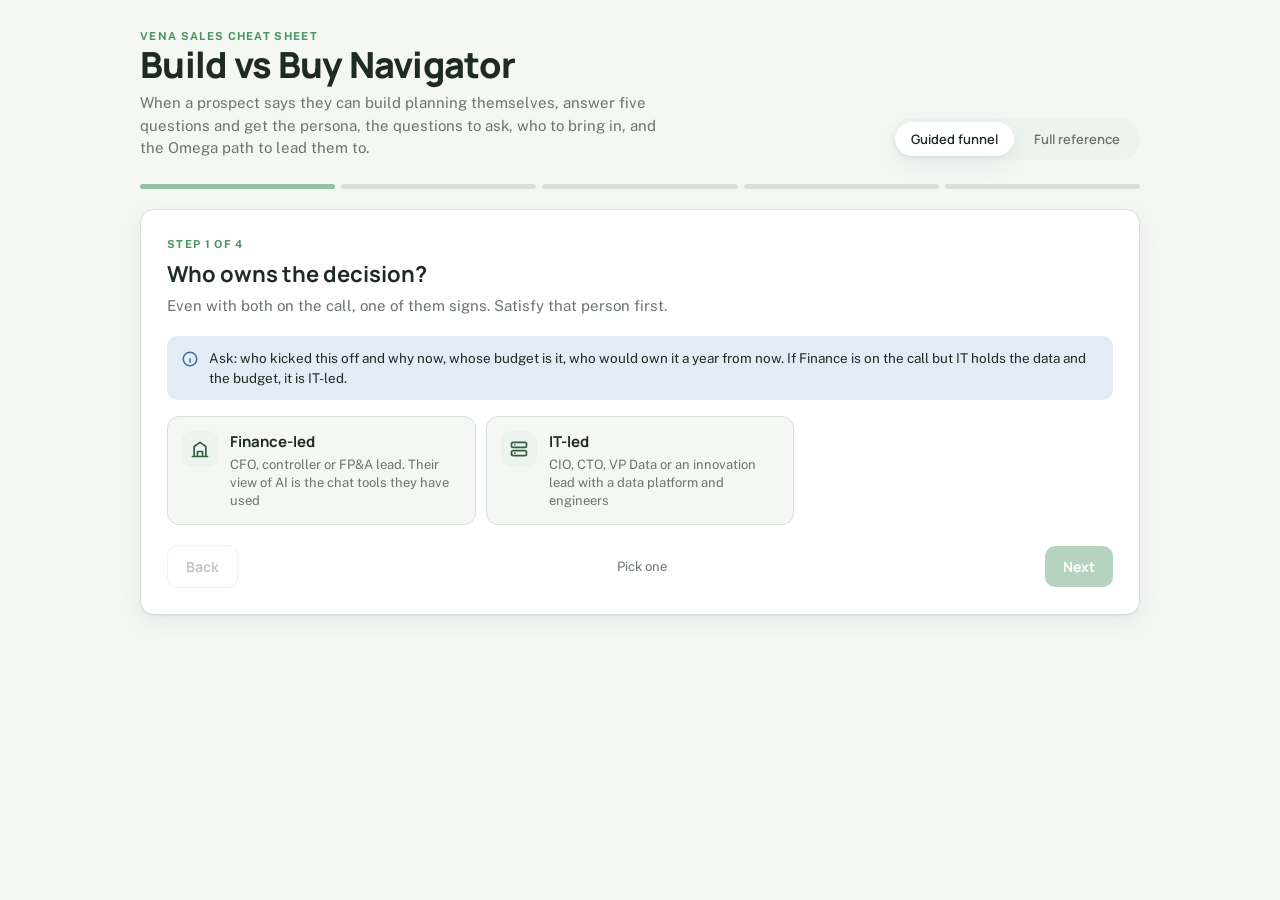
==== index.html @ 1705a67a "Add Build vs Buy Navigator page Co-Authored-By: Claude Opus 5.5 <noreply@anthropic.com> Claude-Sessi" ====
<!doctype html>
<html lang="en">
<head>
<meta charset="utf-8">
<meta name="viewport" content="width=device-width, initial-scale=1, viewport-fit=cover">
<title>Build vs Buy Navigator</title>
<meta name="description" content="Guided build-vs-buy funnel for Vena reps: persona, questions, who to bring in, and the Omega path.">
<style>html{color-scheme:light dark}body{margin:0;font:14px system-ui}img{max-width:100%}[hidden]{display:none!important}</style>
<link rel="stylesheet" href="https://fonts.googleapis.com/css2?family=Manrope:wght@500;600;700;800&family=Public+Sans:ital,wght@0,400;0,500;0,600;1,400&display=swap">
<style>
/* Layout: one narrow rail of steps (guided funnel) that resolves into a result sheet; a second view is the full reference. Vena green as the single accent. */
:root{
  --bg:#F5F7F5; --surface:#FFFFFF; --surface2:#EDF3EE; --fg:#1E2B24; --muted:#6B746E; --line:#D8E0DA;
  --accent:#4A9462; --accent-deep:#2F5E41; --accent-soft:#DDEDE1; --ink-on-accent:#FFFFFF;
  --warn:#B8542F; --warn-soft:#F6E6DF; --info:#3A6EA5; --info-soft:#E3ECF6;
  --display:"Manrope",system-ui,sans-serif; --body:"Public Sans",system-ui,sans-serif;
  --r:14px; --shadow:0 1px 2px rgba(20,40,28,.06),0 8px 24px rgba(20,40,28,.06);
}
@media (prefers-color-scheme: dark){:root:not([data-theme="light"]){
  --bg:#121A15; --surface:#1A241E; --surface2:#213028; --fg:#E8EFEA; --muted:#98A59D; --line:#2E3D34;
  --accent:#6FB886; --accent-deep:#A8DB8A; --accent-soft:#24402E; --ink-on-accent:#0F1A13;
  --warn:#E48B66; --warn-soft:#3C271E; --info:#8FB4E0; --info-soft:#1F2E40; --shadow:0 1px 2px rgba(0,0,0,.4),0 8px 24px rgba(0,0,0,.35); color-scheme:dark}}
:root[data-theme="dark"]{
  --bg:#121A15; --surface:#1A241E; --surface2:#213028; --fg:#E8EFEA; --muted:#98A59D; --line:#2E3D34;
  --accent:#6FB886; --accent-deep:#A8DB8A; --accent-soft:#24402E; --ink-on-accent:#0F1A13;
  --warn:#E48B66; --warn-soft:#3C271E; --info:#8FB4E0; --info-soft:#1F2E40; --shadow:0 1px 2px rgba(0,0,0,.4),0 8px 24px rgba(0,0,0,.35); color-scheme:dark}
*{box-sizing:border-box}
body{background:var(--bg);color:var(--fg);font-family:var(--body);font-size:15px;line-height:1.5;margin:0}
.wrap{max-width:1040px;margin:0 auto;padding-inline:20px;padding-block:28px 64px}
h1,h2,h3{font-family:var(--display);text-wrap:balance;margin:0}
h1{font-size:clamp(26px,4vw,36px);font-weight:800;letter-spacing:-.02em;line-height:1.1}
h2{font-size:20px;font-weight:700}
h3{font-size:15px;font-weight:700}
p{margin:0}
.eyebrow{font-size:11px;font-weight:700;letter-spacing:.12em;text-transform:uppercase;color:var(--accent)}
.muted{color:var(--muted)}
header.top{display:flex;flex-wrap:wrap;gap:16px;align-items:flex-end;justify-content:space-between;margin-bottom:24px}
header .lead{max-width:60ch;margin-top:8px;color:var(--muted)}
.tabs{display:flex;gap:4px;background:var(--surface2);padding:4px;border-radius:999px}
.tabs button{border:0;background:transparent;color:var(--muted);font:600 13px var(--display);padding:8px 16px;border-radius:999px;cursor:pointer}
.tabs button[aria-selected="true"]{background:var(--surface);color:var(--fg);box-shadow:var(--shadow)}
.tabs button:focus-visible,button:focus-visible{outline:2px solid var(--accent);outline-offset:2px}

/* progress */
.progress{display:flex;gap:6px;margin-bottom:20px}
.progress span{flex:1;height:5px;border-radius:99px;background:var(--line)}
.progress span.done{background:var(--accent)}
.progress span.cur{background:var(--accent);opacity:.55}

/* step card */
.step{background:var(--surface);border:1px solid var(--line);border-radius:var(--r);padding:26px;box-shadow:var(--shadow)}
.step .q{font-family:var(--display);font-size:22px;font-weight:700;margin:6px 0 4px;text-wrap:balance}
.step .why{color:var(--muted);max-width:62ch;margin-bottom:18px}
.opts{display:grid;gap:10px;grid-template-columns:repeat(auto-fill,minmax(230px,1fr))}
.opt{display:flex;gap:12px;align-items:flex-start;text-align:left;background:var(--bg);border:1.5px solid var(--line);border-radius:12px;padding:14px;cursor:pointer;color:var(--fg);font:inherit;transition:border-color .15s,background .15s}
.opt:hover{border-color:var(--accent)}
.opt[aria-pressed="true"]{border-color:var(--accent);background:var(--accent-soft)}
.opt .ic{flex:none;width:36px;height:36px;border-radius:10px;background:var(--surface2);display:grid;place-items:center;color:var(--accent-deep)}
.opt[aria-pressed="true"] .ic{background:var(--accent);color:var(--ink-on-accent)}
.opt b{display:block;font-family:var(--display);font-weight:700}
.opt small{display:block;color:var(--muted);font-size:13px;line-height:1.4;margin-top:2px}
.ic svg{width:20px;height:20px;stroke:currentColor;fill:none;stroke-width:2;stroke-linecap:round;stroke-linejoin:round}
.nav{display:flex;justify-content:space-between;gap:10px;margin-top:20px;align-items:center}
.btn{border:0;border-radius:10px;padding:11px 18px;font:700 14px var(--display);cursor:pointer;background:var(--accent);color:var(--ink-on-accent)}
.btn.ghost{background:transparent;color:var(--muted);border:1.5px solid var(--line)}
.btn:disabled{opacity:.4;cursor:default}
.hint{font-size:13px;color:var(--muted)}
.tip{display:flex;gap:10px;background:var(--info-soft);color:var(--fg);border-radius:10px;padding:12px 14px;font-size:13.5px;margin-bottom:16px}
.tip svg{flex:none;width:18px;height:18px;stroke:var(--info);fill:none;stroke-width:2;margin-top:2px}

/* result */
.result{display:grid;gap:18px}
.hero{display:grid;grid-template-columns:1.2fr .8fr;gap:18px}
@media(max-width:720px){.hero{grid-template-columns:1fr}}
.card{background:var(--surface);border:1px solid var(--line);border-radius:var(--r);padding:22px;min-width:0}
.card.accent{background:var(--accent-deep);color:#fff;border-color:transparent}
:root[data-theme="dark"] .card.accent,:root:not([data-theme="light"]) .card.accent{color:var(--fg)}
@media (prefers-color-scheme: light){:root:not([data-theme="dark"]) .card.accent{color:#fff}}
:root[data-theme="light"] .card.accent{color:#fff}
.card.accent .eyebrow{color:inherit;opacity:.8}
.pill{display:inline-flex;align-items:center;gap:6px;border-radius:999px;padding:4px 10px;font:600 12px var(--display);background:var(--accent-soft);color:var(--accent-deep)}
.pill.warn{background:var(--warn-soft);color:var(--warn)}
.pill.info{background:var(--info-soft);color:var(--info)}
.kv{display:grid;grid-template-columns:auto 1fr;gap:6px 14px;font-size:14px}
.kv dt{color:var(--muted);font-weight:500}
.kv dd{margin:0}
.grid2{display:grid;grid-template-columns:1fr 1fr;gap:18px}
@media(max-width:720px){.grid2{grid-template-columns:1fr}}
.funnel{display:grid;gap:10px}
.rung{display:grid;grid-template-columns:38px 1fr;gap:12px;background:var(--bg);border:1px solid var(--line);border-radius:12px;padding:14px}
.rung .n{width:30px;height:30px;border-radius:9px;background:var(--accent);color:var(--ink-on-accent);display:grid;place-items:center;font:700 13px var(--display)}
.rung h3{margin-bottom:6px}
.rung ul{margin:0;padding-left:18px;font-size:14px}
.rung li{margin:3px 0}
.vof{display:flex;flex-wrap:wrap;gap:6px;margin-top:8px}
.vof span{font-size:12px;border-radius:6px;padding:3px 8px;background:var(--surface2)}
.vof span b{color:var(--accent-deep);font-weight:700}
.list{display:grid;gap:8px}
.row{display:grid;grid-template-columns:1fr 1.4fr;gap:12px;padding:10px 0;border-top:1px solid var(--line);font-size:14px}
.row:first-child{border-top:0}
.row b{font-family:var(--display)}
@media(max-width:560px){.row{grid-template-columns:1fr}}
.people{display:grid;gap:10px}
.person{display:flex;gap:12px;align-items:center}
.person .av{width:38px;height:38px;border-radius:50%;display:grid;place-items:center;background:var(--accent-soft);color:var(--accent-deep);font:800 13px var(--display);flex:none}
.actions .row{grid-template-columns:120px 1fr}
@media(max-width:560px){.actions .row{grid-template-columns:1fr}}
.copybar{display:flex;gap:10px;flex-wrap:wrap;align-items:center}
textarea#summary{width:100%;min-height:140px;border:1px solid var(--line);border-radius:10px;padding:12px;font:13px/1.5 ui-monospace,Menlo,monospace;background:var(--bg);color:var(--fg);resize:vertical}

/* reference */
.ref{display:grid;gap:22px}
.ref section{background:var(--surface);border:1px solid var(--line);border-radius:var(--r);padding:22px}
.ref h2{margin-bottom:6px}
.ref .sub{color:var(--muted);margin-bottom:14px;max-width:70ch}
.tbl{overflow-x:auto}
table{border-collapse:collapse;width:100%;font-size:14px}
th,td{text-align:left;vertical-align:top;padding:9px 10px;border-top:1px solid var(--line)}
th{font-family:var(--display);font-size:12px;letter-spacing:.06em;text-transform:uppercase;color:var(--muted);border-top:0}
td:first-child{font-weight:600}
.flow{display:grid;grid-template-columns:repeat(3,1fr);gap:12px}
@media(max-width:720px){.flow{grid-template-columns:1fr}}
.flow .f{background:var(--bg);border:1px solid var(--line);border-radius:12px;padding:16px;position:relative}
.flow .f .n{font:800 28px var(--display);color:var(--accent);line-height:1}
.flow .f h3{margin:6px 0 4px}
.ladder{display:grid;gap:8px}
.ladder .l{display:grid;grid-template-columns:34px 1fr;gap:10px;align-items:start;padding:10px 12px;border-radius:10px;background:var(--bg);border:1px solid var(--line)}
.ladder .l .n{width:26px;height:26px;border-radius:8px;background:var(--accent);color:var(--ink-on-accent);display:grid;place-items:center;font:700 12px var(--display)}
.ladder .l small{display:block;color:var(--muted)}
.pkgs{display:grid;grid-template-columns:repeat(3,1fr);gap:12px}
@media(max-width:720px){.pkgs{grid-template-columns:1fr}}
.pkg{border:1px solid var(--line);border-radius:12px;padding:16px;background:var(--bg)}
.pkg.dark{background:var(--accent-deep);color:#fff;border-color:transparent}
.pkg h3{font-size:17px}
.pkg p{font-size:13.5px;margin-top:6px}
.pkg .who{margin-top:10px;font-size:12px;font-weight:700;letter-spacing:.06em;text-transform:uppercase;opacity:.75}
@media (prefers-reduced-motion:no-preference){.step,.card{animation:in .25s ease-out}}
@keyframes in{from{opacity:.001;transform:translateY(6px)}to{opacity:1;transform:none}}
</style>
</head>
<body>
<div class="wrap">
  <header class="top">
    <div>
      <div class="eyebrow">Vena sales cheat sheet</div>
      <h1>Build vs Buy Navigator</h1>
      <p class="lead">When a prospect says they can build planning themselves, answer five questions and get the persona, the questions to ask, who to bring in, and the Omega path to lead them to.</p>
    </div>
    <div class="tabs" role="tablist">
      <button role="tab" aria-selected="true" data-view="guide" id="tab-guide">Guided funnel</button>
      <button role="tab" aria-selected="false" data-view="ref" id="tab-ref">Full reference</button>
    </div>
  </header>

  <div id="view-guide">
    <div class="progress" id="progress"></div>
    <div id="stepHost"></div>
  </div>

  <div id="view-ref" class="ref" hidden></div>
</div>

<script>
const ICONS={
  fin:'<svg viewBox="0 0 24 24"><path d="M3 21h18M5 21V9l7-5 7 5v12M9 21v-6h6v6"/></svg>',
  it:'<svg viewBox="0 0 24 24"><rect x="3" y="4" width="18" height="6" rx="2"/><rect x="3" y="14" width="18" height="6" rx="2"/><path d="M7 7h.01M7 17h.01"/></svg>',
  q:'<svg viewBox="0 0 24 24"><circle cx="12" cy="12" r="9"/><path d="M9.5 9.5a2.5 2.5 0 1 1 3.5 2.3c-.7.4-1 1-1 1.7M12 17h.01"/></svg>',
  chat:'<svg viewBox="0 0 24 24"><path d="M21 12a8 8 0 0 1-11.6 7.1L4 20l1-4.6A8 8 0 1 1 21 12z"/></svg>',
  flow:'<svg viewBox="0 0 24 24"><rect x="3" y="3" width="6" height="6" rx="1.5"/><rect x="15" y="15" width="6" height="6" rx="1.5"/><path d="M9 6h4a3 3 0 0 1 3 3v6"/></svg>',
  code:'<svg viewBox="0 0 24 24"><path d="m8 8-4 4 4 4M16 8l4 4-4 4M14 4l-4 16"/></svg>',
  bi:'<svg viewBox="0 0 24 24"><path d="M4 20V10M10 20V4M16 20v-7M22 20H2"/></svg>',
  lake:'<svg viewBox="0 0 24 24"><ellipse cx="12" cy="6" rx="8" ry="3"/><path d="M4 6v6c0 1.7 3.6 3 8 3s8-1.3 8-3V6M4 12v6c0 1.7 3.6 3 8 3s8-1.3 8-3v-6"/></svg>',
  bulb:'<svg viewBox="0 0 24 24"><path d="M9 18h6M10 21h4M12 3a6 6 0 0 0-4 10.5c.7.6 1 1.3 1 2.5h6c0-1.2.3-1.9 1-2.5A6 6 0 0 0 12 3z"/></svg>',
  proto:'<svg viewBox="0 0 24 24"><path d="M14 3v6h6M14 3H6a2 2 0 0 0-2 2v14a2 2 0 0 0 2 2h12a2 2 0 0 0 2-2V9l-6-6z"/><path d="M9 15l2 2 4-4"/></svg>',
  live:'<svg viewBox="0 0 24 24"><circle cx="12" cy="12" r="9"/><path d="M12 7v5l3 2"/></svg>',
  broken:'<svg viewBox="0 0 24 24"><path d="M12 3l9 16H3z"/><path d="M12 10v4M12 17h.01"/></svg>',
  check:'<svg viewBox="0 0 24 24"><path d="M20 6 9 17l-5-5"/></svg>',
  info:'<svg viewBox="0 0 24 24"><circle cx="12" cy="12" r="9"/><path d="M12 8h.01M11 12h1v4h1"/></svg>',
  users:'<svg viewBox="0 0 24 24"><circle cx="9" cy="8" r="3.5"/><path d="M2.5 20a6.5 6.5 0 0 1 13 0M16 4.5a3.5 3.5 0 0 1 0 7M21.5 20a6.5 6.5 0 0 0-4.5-6.2"/></svg>',
  flag:'<svg viewBox="0 0 24 24"><path d="M5 21V4h11l-2 4 2 4H5"/></svg>',
  key:'<svg viewBox="0 0 24 24"><circle cx="8" cy="15" r="4"/><path d="M11 12l9-9M17 6l3 3M14 9l3 3"/></svg>',
};

const STEPS=[
 {id:'owner',q:'Who owns the decision?',why:'Even with both on the call, one of them signs. Satisfy that person first.',
  tip:'Ask: who kicked this off and why now, whose budget is it, who would own it a year from now. If Finance is on the call but IT holds the data and the budget, it is IT-led.',
  opts:[
   {v:'fin',ic:'fin',b:'Finance-led',s:'CFO, controller or FP&A lead. Their view of AI is the chat tools they have used'},
   {v:'it',ic:'it',b:'IT-led',s:'CIO, CTO, VP Data or an innovation lead with a data platform and engineers'},
  ]},
 {id:'build',q:'Where are they building it?',why:'Prospects like talking about their build. Let them.',
  opts:[
   {v:'chat',ic:'chat',b:'Chat tools on a laptop',s:'Claude, ChatGPT, Copilot, Grok. One person, one model'},
   {v:'lowcode',ic:'flow',b:'Low-code flows',s:'Power Query, Power Automate. A pipeline with no planning layer'},
   {v:'vibe',ic:'code',b:'Vibe-coded app',s:'Lovable, Replit, Claude Code. A real prototype with one owner'},
   {v:'pbi',ic:'bi',b:'Power BI with write-back',s:'Reporting first, planning bolted on. Usually a BI team'},
   {v:'lake',ic:'lake',b:'Databricks, Snowflake, BigQuery, Fabric',s:'Serious data team. They can build the plumbing'},
  ]},
 {id:'stage',q:'How far along are they?',why:'Stage sets the tone and the timing of your follow-up.',
  opts:[
   {v:'idea',ic:'bulb',b:'Idea',s:'"We think we can do this ourselves"'},
   {v:'proto',ic:'proto',b:'Prototype',s:'A model or app exists, one owner, not in the close yet'},
   {v:'live',ic:'live',b:'In production',s:'They ran a cycle on it'},
   {v:'failed',ic:'broken',b:'Failed or stalled',s:'Someone left, the auditor asked, the CFO lost trust'},
  ]},
 {id:'ladder',q:'Which rungs of the build ladder have they covered?',why:'Tick what they have actually thought through. Every unticked rung is a question to ask.',multi:true,onlyIf:s=>s.owner==='it',
  opts:[
   {v:'r1',ic:'check',b:'Data in a lake or warehouse',s:'All of it, or finance only?'},
   {v:'r2',ic:'check',b:'Semantic model',s:'How does AI know what a cost centre or driver is?'},
   {v:'r3',ic:'check',b:'Planning layer',s:'Write-back, versions, workflow, approvals'},
   {v:'r4',ic:'check',b:'Cumulative context',s:'Are questions and decisions kept, and does the next answer improve?'},
   {v:'r5',ic:'check',b:'Orchestration',s:'Agent flows, harnesses, routing question types'},
   {v:'r6',ic:'check',b:'Context weighting',s:'Industry, company and user level, weighted over time'},
   {v:'r7',ic:'check',b:'Interfaces',s:'How finance actually uses it. Excel, Power BI, chat'},
  ]},
 {id:'gaps',q:'Which gaps did they admit to?',why:'Tick what they said out loud. Every unticked gap is a question to ask.',multi:true,onlyIf:s=>s.owner==='fin',
  opts:[
   {v:'g1',ic:'check',b:'Budget owners entering numbers',s:'No clean way for others to input'},
   {v:'g2',ic:'check',b:'Two people, one driver',s:'No versioning or locking'},
   {v:'g3',ic:'check',b:'Audit trail',s:'Cannot show who changed what'},
   {v:'g4',ic:'check',b:'Key person risk',s:'One builder, no plan if they leave'},
   {v:'g5',ic:'check',b:'Business meaning',s:'The model does not know what gross margin means here'},
   {v:'g6',ic:'check',b:'Memory',s:'Starts over each session, nothing compounds'},
  ]},
 {id:'signals',q:'What else did you hear?',why:'These signals move the deal between the three Omega packages.',multi:true,
  opts:[
   {v:'own',ic:'key',b:'"We want to own the data layer"',s:'They will build their own apps and agents on it'},
   {v:'excel',ic:'fin',b:'Finance wants Excel back',s:'Planning and reporting in the tools they know'},
   {v:'teams',ic:'users',b:'Teams beyond finance',s:'Sales, HR, ops or supply chain planning came up'},
   {v:'mandate',ic:'flag',b:'AI mandate from the top',s:'Board or CEO told them to use AI'},
   {v:'dbx',ic:'lake',b:'"Databricks already does this"',s:'Or Snowflake, Fabric. Platform-as-competitor objection'},
  ]},
];

const RUNGS={r1:['Data','"Is the data already in a lake or warehouse? All of it, or finance only?"','Omega can run on what they have. Not a blocker.'],
 r2:['Semantic model','"Have you built a semantic model? How does the AI know what a cost centre or a driver is?"','Where most builds stall. Omega builds it.'],
 r3:['Planning layer','"How do budget owners enter and change numbers? How do versions, workflow and approvals work?"','The part EPM vendors spent 20 years on.'],
 r4:['Cumulative context','"When someone asks a question or makes a decision, is that kept? Does the next answer get better?"','Omega\'s core. Most builds start over every session.'],
 r5:['Orchestration','"How are you handling model orchestration? Agent flows, harnesses, routing different question types?"','Omega handles it. Bring Solution Architecture or Morpheo to go deep.'],
 r6:['Context weighting','"How do you prioritize context? Industry, company, user level? How is it weighted over time?"','Almost nobody has. The strongest rung.'],
 r7:['Interfaces','"Once it works, how does finance use it? Excel? Power BI? A chat window?"','Vena for Excel, PowerPoint and Power BI already sit on Omega.']};
const GAPS={g1:['Budget owners','"How do budget owners enter their numbers?"'],g2:['Versions','"What happens when two people change the same driver?" "How do you lock a version?"'],g3:['Audit','"How would your auditor see who changed what?"'],g4:['Key person','"What\'s the plan if that person leaves?"'],g5:['Meaning','"How will the model know what gross margin means at your company?" "Where does that knowledge live today?"'],g6:['Memory','"Does it get smarter as people use it, or start over each time?"']};

const PKG={
 core:{n:'Omega Core',d:'The context layer, hosted by Vena or on their platform. MCP and API access. They build their own apps and agents on it.'},
 fin:{n:'Omega for Finance',d:'Core plus Vena for Excel, PowerPoint and Vena AI. Finance gets a full planning and reporting tool with the context layer under it.'},
 ent:{n:'Omega Enterprise',d:'Every interface, deployment on their platform, and a dedicated FDE pod. Planning and AI across more than one business domain.'},
 wait:{n:'Wait and see',d:'They want to try. Leave the door open, set a dated check-in, and send one useful thing rather than a pitch.'}};

function evaluate(s){
  const fin=s.owner==='fin';
  const sig=s.signals||[], gaps=s.gaps||[], lad=s.ladder||[];
  let persona,believe,truth,play,tone;
  if(fin){
    persona=s.build==='lake'?'Finance with a data ally':'Finance DIY';
    believe='"We can set this up ourselves with the AI tools we already use."';
    truth='Works for one model with one owner. Breaks when a second person enters numbers, the auditor asks who changed what, or the builder leaves. AI speeds the build but gives the model no memory of the business.';
    play='Gentle challenge, then wait and see. Ask the questions that let them find the gaps. Never say it won\'t work.';
    tone='Curious and gentle';
  } else {
    persona=sig.includes('mandate')?'IT with an AI mandate':'IT platform builder';
    believe='"EPM is a boxed app. We can build this on the platform we already run."';
    truth='They can build the data layer. They underestimate planning semantics, write-back, security by intersection, and the ongoing work of keeping context current. They think of AI as a model to call, not a layer that learns the business.';
    play='Partner, don\'t compete. Walk them up the build ladder one rung at a time. By the top they are describing Omega. Then say so and show it on their platform.';
    tone='Respectful of the builder';
  }
  // package
  let pkg, pkgWhy;
  const unfinished=s.stage==='idea'||s.stage==='proto';
  if(s.stage==='failed'){ pkg=fin?'fin':(sig.includes('teams')||sig.includes('mandate')?'ent':'core'); pkgWhy='The build broke. Skip the build questions, lead with what broke and the fix.'; }
  else if(fin){
    if(sig.includes('teams')||sig.includes('mandate')){pkg='ent';pkgWhy='Teams beyond finance or a mandate from the top. Sell Finance now if they are not ready, but log Enterprise as the path.';}
    else if(gaps.length>=2){pkg='fin';pkgWhy='They named the gaps themselves. A finance-only start with the context layer underneath is the natural next step.';}
    else if(s.stage==='live'){pkg='wait';pkgWhy='It is running and they have not admitted much. Check in the week after their next cycle.';}
    else {pkg=gaps.length?'fin':'wait';pkgWhy=gaps.length?'One gap admitted. Push on the others, then offer a demo on their data.':'No gaps admitted yet. Run the funnel, then set a check-in tied to their next budget cycle.';}
  } else {
    if(sig.includes('mandate')||sig.includes('teams')){pkg='ent';pkgWhy='An AI mandate or several teams planning. This is a program, not a tool. Planning is the first use case.';}
    else if(sig.includes('own')&&!sig.includes('excel')){pkg='core';pkgWhy='They want to own the data layer and build on it. Give them the context layer with MCP and API access.';}
    else if(sig.includes('excel')){pkg='ent';pkgWhy='IT builds the platform, finance wants Excel on top. Omega on their platform with the finance interfaces.';}
    else if(lad.length>=5&&unfinished){pkg='wait';pkgWhy='They have thought through most of the ladder and are still building. Offer an architecture review and check in when the semantic model is done.';}
    else {pkg='core';pkgWhy='Lead with Omega running on their platform. The unticked rungs are your conversation.';}
  }
  // people
  const people=[];
  if(fin){ people.push(['PS','Standard presales','A planning demo on their own data. Presales does this every day.']);
    if(s.build!=='chat'||gaps.includes('g5')||gaps.includes('g6')) people.push(['SA','Solution Architecture, one call','The AI questions need someone who has built with these tools.']); }
  else { people.push(['SA','Solution Architecture','They need the ladder from someone who can go deep on semantic models, context and orchestration.']);
    if(s.build==='lake'||sig.includes('dbx')) people.push(['MO','Morpheo team','Deployment on their platform is a technical conversation. Morpheo speaks it.']); }
  if(pkg==='ent') people.push(['AD','Advisory team','This is a program. Advisory frames the roadmap and the FDE model.']);
  if(s.stage==='failed') people.push(['RE','Whoever they spoke to before','Continuity matters. They already trust that person.']);
  // funnel
  const funnel=fin?[
   ['Situation','Understand the build',['"Walk me through how you\'d set it up."','"What tool does the heavy lifting?"','"Who maintains it after go-live?"'],'Heard, not sold to'],
   ['Last mile','Surface the gaps',Object.keys(GAPS).filter(g=>!gaps.includes(g)&&['g1','g2','g3'].includes(g)).map(g=>GAPS[g][1]),'Slight doubt they found on their own'],
   ['Cost of the build','Put a price on it',['"Who\'s on this and for how long?"','"Which close will run on it first?"',...(gaps.includes('g4')?[]:[GAPS.g4[1]]),'"What are you not doing while you build this?"'],'The build isn\'t free'],
   ['What AI needs','Move from tools to context',[...(gaps.includes('g5')?[]:[GAPS.g5[1]]),...(gaps.includes('g6')?[]:[GAPS.g6[1]])].concat(gaps.includes('g5')&&gaps.includes('g6')?['"Where would that business knowledge live so the model can use it?"']:[]),'The gap is context, not tools'],
   ['Outcome','Agree the future state',['"If this worked perfectly in 12 months, what would be different?"','"Who else would benefit beyond finance?"'],'Ambition'],
   ['Commit','Pick a path',['"Would it be a bad idea to keep your Excel and add the context layer under it?"','"Does it make sense to look at what a finance-only start costs?"'],'In control of the choice'],
  ]:[
   ['Situation','Respect the builder',['"What\'s driving this? A mandate, a cost, a failed tool?"','"Who\'s the sponsor?"'],'Respected as a builder'],
   ['Build ladder','Ask the unticked rungs, in order',Object.keys(RUNGS).filter(r=>!lad.includes(r)).map(r=>RUNGS[r][1]),'They find the gaps themselves'],
   ['Cost of the build','A timeline and a payroll',['"How many engineers, for how long?"','"What\'s their opportunity cost?"','"When does finance actually get to use it?"'],'The build has a price'],
   ['Outcome','Bigger than a planning tool',['"What does the business get in year two that it didn\'t get in year one?"','"Which teams beyond finance would use this?"'],'Ambition beyond finance'],
   ['The turn','Name it',['"Everything you just described is what Omega is. It sits on your platform, builds the semantic model, keeps the context, and finance gets it in Excel and Power BI."'],'Recognition, not defeat'],
   ['Commit','A shortcut, not a pitch',['"Would it be a bad idea to see Omega on your lakehouse before you commit the engineering time?"'],'In control, with a shortcut'],
  ];
  if(s.stage==='failed'){ funnel.splice(1,fin?3:2,['What broke','Lead with the fix',['"What broke, and who felt it?"','"What did the auditor or the CFO ask that you couldn\'t answer?"','"What would need to be true for the team to trust it again?"'],'Relief that someone gets it']); }
  // actions
  const actions=[];
  if(pkg==='wait'&&fin) actions.push(['Today','Calendar a check-in for the week after their next budget or forecast cycle. Open with "How did the cycle go on the new setup?" Nothing else.'],['This week','Send one useful thing (a template, a checklist), not a pitch.'],['Salesforce','Stage: Nurture. Log the build tool, the gaps and the check-in date as next step.']);
  else if(pkg==='wait') actions.push(['Today','Ask to check in when the semantic model is done. Offer a free architecture review from Solution Architecture.'],['Salesforce','Stage: Nurture. Log the platform and the rungs they have built.']);
  else if(s.stage==='failed') actions.push(['Today','Ask for a 30-minute call on what broke. Lead with the fix, skip the build questions.'],['Salesforce','Reopen the opp. Log what broke and who felt it.']);
  else if(pkg==='fin') actions.push(['This week','Book a demo on their own data within two weeks.'],['Today','Send a two-line recap of the gaps they named, in their words.'],['Salesforce','Stage: Discovery to Demo. Log the build tool and the gaps.']);
  else if(pkg==='core') actions.push(['This week','Offer an architecture session with Solution Architecture. Show Omega running on their platform.'],['Salesforce','Stage: Technical validation. Log the platform and which rungs they have built.']);
  else if(pkg==='ent') actions.push(['This week','Ask for a joint call with finance leadership and the data lead. Bring Advisory.'],['Salesforce','Stage: Executive alignment. Log the sponsor and the mandate.']);
  if(sig.includes('dbx')) actions.push(['Objection','Send the one-page Omega on Databricks positioning. Book Morpheo for the next call. Re-ask rungs 3, 4 and 6 about the platform specifically, then position Omega as the planning and context layer on top.']);
  if(sig.includes('teams')&&pkg!=='ent') actions.push(['Expansion','They mentioned teams beyond finance. Log Enterprise as the expansion path.']);
  const words=fin?[['"Have you thought about how the model learns what a driver means at your company?"','"AI can\'t do planning"'],['"You keep Excel. The context layer sits under it"','"You\'d replace your spreadsheets"'],['"What happens when that person leaves?"','"That\'s not sustainable"'],['"Would it be a bad idea to see it on your data first?"','"Can I book a demo?"']]
   :[['"Everything you described is what Omega is"','"You\'d be rebuilding Vena"'],['"It runs on your Databricks. The data doesn\'t move"','"You\'d move your data to us"'],['"What does the second year look like?"','"What\'s your budget?"'],['"Would it be a bad idea to see it on your data first?"','"Can I book a demo?"']];
  return {persona,believe,truth,play,tone,pkg,pkgWhy,people,funnel,actions,words};
}

// ---------- state & render ----------
let state={}, idx=0;
const host=document.getElementById('stepHost'), prog=document.getElementById('progress');
const visible=()=>STEPS.filter(st=>!st.onlyIf||st.onlyIf(state));
try{const saved=JSON.parse(localStorage.getItem('bvb-state')||'null');if(saved&&saved.state){state=saved.state;idx=saved.idx||0;}}catch(e){}
function save(){try{localStorage.setItem('bvb-state',JSON.stringify({state,idx}))}catch(e){}}

function renderProgress(){
  const v=visible(); prog.innerHTML='';
  v.forEach((st,i)=>{const s=document.createElement('span');if(i<idx)s.className='done';else if(i===idx)s.className='cur';prog.appendChild(s)});
  const s=document.createElement('span');s.className=idx>=v.length?'done':'';prog.appendChild(s);
}
function render(){
  renderProgress(); const v=visible();
  if(idx>=v.length){renderResult();return;}
  const st=v[idx]; const sel=state[st.id];
  host.innerHTML=`<div class="step">
    <div class="eyebrow">Step ${idx+1} of ${v.length}</div>
    <div class="q">${st.q}</div>
    <p class="why">${st.why}</p>
    ${st.tip?`<div class="tip">${ICONS.info}<div>${st.tip}</div></div>`:''}
    <div class="opts">${st.opts.map(o=>{const on=st.multi?(sel||[]).includes(o.v):sel===o.v;return `<button class="opt" type="button" aria-pressed="${on}" data-v="${o.v}"><span class="ic">${ICONS[o.ic]}</span><span><b>${o.b}</b><small>${o.s}</small></span></button>`}).join('')}</div>
    <div class="nav">
      <button class="btn ghost" id="back" ${idx===0?'disabled':''}>Back</button>
      <span class="hint">${st.multi?'Pick all that apply, or none':'Pick one'}</span>
      <button class="btn" id="next" ${(!st.multi&&!sel)?'disabled':''}>${idx===v.length-1?'Show the path':'Next'}</button>
    </div></div>`;
  host.querySelectorAll('.opt').forEach(b=>b.addEventListener('click',()=>{
    const v=b.dataset.v;
    if(st.multi){const a=new Set(state[st.id]||[]);a.has(v)?a.delete(v):a.add(v);state[st.id]=[...a];}
    else state[st.id]=v;
    if(st.id==='owner'){delete state.ladder;delete state.gaps;}
    save(); render();
  }));
  host.querySelector('#back').addEventListener('click',()=>{idx--;save();render()});
  host.querySelector('#next').addEventListener('click',()=>{idx++;save();render()});
}
const label=(id,v)=>{const st=STEPS.find(s=>s.id===id);const o=st&&st.opts.find(o=>o.v===v);return o?o.b:''};
function renderResult(){
  const r=evaluate(state), pk=PKG[r.pkg];
  const summary=[`Build vs Buy summary`,`Decision maker: ${label('owner',state.owner)}`,`Building on: ${label('build',state.build)}`,`Stage: ${label('stage',state.stage)}`,`Persona: ${r.persona}`,`Recommended path: ${pk.n}`,`Why: ${r.pkgWhy}`,`Bring in: ${r.people.map(p=>p[1]).join('; ')}`,`Next actions:`,...r.actions.map(a=>`- ${a[0]}: ${a[1]}`),`Questions still to ask:`,...r.funnel.flatMap(f=>f[2].map(q=>`- ${q}`))].join('\n');
  host.innerHTML=`<div class="result">
   <div class="hero">
    <div class="card accent">
      <div class="eyebrow">Persona</div>
      <h2 style="font-size:26px;margin:4px 0 10px">${r.persona}</h2>
      <dl class="kv">
        <dt>They believe</dt><dd>${r.believe}</dd>
        <dt>Usually true</dt><dd>${r.truth}</dd>
        <dt>Your play</dt><dd>${r.play}</dd>
        <dt>Tone</dt><dd>${r.tone}</dd>
      </dl>
    </div>
    <div class="card">
      <div class="eyebrow">Recommended path</div>
      <h2 style="font-size:24px;margin:4px 0 8px">${pk.n}</h2>
      <p class="muted" style="font-size:14px">${pk.d}</p>
      <p style="margin-top:12px;font-size:14px"><b>Why this one.</b> ${r.pkgWhy}</p>
      <div class="vof" style="margin-top:14px"><span>${label('owner',state.owner)}</span><span>${label('build',state.build)}</span><span>${label('stage',state.stage)}</span></div>
    </div>
   </div>
   <div class="card">
    <div class="eyebrow">Question funnel</div>
    <h2 style="margin:4px 0 4px">What to ask, in order</h2>
    <p class="muted" style="margin-bottom:14px;font-size:14px">Each stage has a purpose for you and a feeling you want them to land on. Questions you already covered are left out.</p>
    <div class="funnel">${r.funnel.map((f,i)=>`<div class="rung"><div class="n">${i+1}</div><div><h3>${f[0]}</h3><ul>${f[2].map(q=>`<li>${q}</li>`).join('')||'<li class="muted">Covered. Move on.</li>'}</ul><div class="vof"><span><b>Value</b> ${f[1]}</span><span><b>Feeling</b> ${f[3]}</span></div></div></div>`).join('')}</div>
   </div>
   <div class="grid2">
    <div class="card"><div class="eyebrow">Bring in from Vena</div><h2 style="margin:4px 0 12px">Who joins the next call</h2>
     <div class="people">${r.people.map(p=>`<div class="person"><div class="av">${p[0]}</div><div><b>${p[1]}</b><div class="muted" style="font-size:13.5px">${p[2]}</div></div></div>`).join('')}</div>
     <p class="muted" style="font-size:13px;margin-top:14px">Don't bring Product into prospect calls. Route product questions through Solution Architecture.</p></div>
    <div class="card actions"><div class="eyebrow">Deal actions</div><h2 style="margin:4px 0 8px">Do these today</h2>
     <div class="list">${r.actions.map(a=>`<div class="row"><b>${a[0]}</b><span>${a[1]}</span></div>`).join('')}</div></div>
   </div>
   <div class="card"><div class="eyebrow">Language</div><h2 style="margin:4px 0 8px">Say this, not that</h2>
     <div class="list">${r.words.map(w=>`<div class="row"><b style="color:var(--accent-deep)">${w[0]}</b><span class="muted">not ${w[1]}</span></div>`).join('')}</div></div>
   <div class="card"><div class="eyebrow">Summary for Salesforce or Slack</div>
     <textarea id="summary" readonly>${summary.replace(/</g,'&lt;')}</textarea>
     <div class="copybar" style="margin-top:10px"><button class="btn" id="copy">Copy summary</button><button class="btn ghost" id="restart">Start another deal</button><button class="btn ghost" id="edit">Change answers</button><span class="hint" id="copied"></span></div></div>
  </div>`;
  host.querySelector('#copy').addEventListener('click',()=>{const ta=host.querySelector('#summary');const done=()=>host.querySelector('#copied').textContent='Copied';
    if(navigator.clipboard&&navigator.clipboard.writeText){navigator.clipboard.writeText(ta.value).then(done).catch(()=>{ta.select();done()})}else{ta.select();done()}});
  host.querySelector('#restart').addEventListener('click',()=>{state={};idx=0;save();render();window.scrollTo({top:0})});
  host.querySelector('#edit').addEventListener('click',()=>{idx=0;save();render();window.scrollTo({top:0})});
}

// ---------- reference ----------
const tbl=(h,rows)=>`<div class="tbl"><table><thead><tr>${h.map(x=>`<th>${x}</th>`).join('')}</tr></thead><tbody>${rows.map(r=>`<tr>${r.map(c=>`<td>${c}</td>`).join('')}</tr>`).join('')}</tbody></table></div>`;
document.getElementById('view-ref').innerHTML=`
<section><div class="eyebrow">How to use this</div><h2>Three steps, in order. Don't pitch until step 3.</h2>
 <p class="sub">The goal on every call is the same. Get them to say what the build costs and what AI needs to actually work. Then show that Omega already does that part, and they keep the interfaces they want.</p>
 <div class="flow">
  <div class="f"><div class="n">1</div><h3>Find the decision maker</h3><p class="muted" style="font-size:14px">Finance or IT. One of them signs. If Finance is on the call but IT holds the data and the budget, it is IT-led.</p></div>
  <div class="f"><div class="n">2</div><h3>Place the deal</h3><p class="muted" style="font-size:14px">What are they building on, and how far along. This picks the flow and the tone.</p></div>
  <div class="f"><div class="n">3</div><h3>Pick the path</h3><p class="muted" style="font-size:14px">Lead them to Omega Core, Omega for Finance or Omega Enterprise, and take the matching action.</p></div>
 </div></section>
<section><div class="eyebrow">Step 1</div><h2>Find the decision maker</h2><p class="sub">Ask early, in this order. Stop when you know who owns it.</p>
 ${tbl(['Ask','Finance-led if they say','IT-led if they say'],[
  ['Who kicked this off, and why now?','The CFO, the controller, a budget cycle that hurt','The CIO, CTO, a data or AI mandate from the top'],
  ['Who signs, and whose budget is it?','Finance systems line, CFO approval','IT or data platform budget, CIO approval'],
  ['Who would own it a year from now?','A finance analyst or manager','A data engineering team'],
  ['Where does the data live today?','Excel, the ERP, maybe a BI extract','A warehouse or lakehouse they already run'],
  ['What have you tried so far?','Claude, ChatGPT, a macro, a Power Query flow','A prototype on Databricks, Snowflake, BigQuery or Fabric']])}</section>
<section><div class="eyebrow">Step 2</div><h2>Place the deal</h2><p class="sub">Where are they building, and how far along.</p>
 ${tbl(['What they say','What it usually means','Tone to take'],[
  ['Claude, ChatGPT, Copilot, Grok on a laptop','One person, one model, no shared data. Works until it has to be shared or audited','Curious and gentle. A Finance DIY deal'],
  ['Power Query, Power Automate, low-code flows','A pipeline with no planning layer. No write-back, no workflow','Ask about the last mile'],
  ['A vibe-coded app (Lovable, Replit, Claude Code)','A real prototype with an owner who may leave. No governance','Respect the effort, ask who maintains it'],
  ['Power BI with a write-back add-in','Reporting first, planning bolted on. Usually a BI team','Lead with Vena for Power BI'],
  ['Databricks, Snowflake, BigQuery, Fabric','Serious data team. They can build the plumbing','Partner. Lead with Omega on their platform']])}
 <div style="height:14px"></div>
 ${tbl(['Stage','Signals','Your posture'],[
  ['Idea','"We think we can do this ourselves"','Shape the build with questions. Most open to Omega now'],
  ['Prototype','A model or app exists, one owner, not in the close yet','Ask what happens at the first close. Time the follow-up to it'],
  ['In production','They ran a cycle on it','If it hurt, go to a package. If it worked, check in at the next budget cycle'],
  ['Failed or stalled','Someone left, the auditor asked, the CFO lost trust','Skip the build questions. Lead with what broke']])}</section>
<section><div class="eyebrow">Flow A</div><h2>Finance-led</h2><p class="sub">A controller, FP&A lead or CFO who has seen what Claude or ChatGPT can do. They usually don't have the data platform or IT support a CIO would. Gentle challenge, then wait and see.</p>
 ${tbl(['Stage','Purpose','Ask','You want them to feel'],[
  ['Situation','Understand the build','"Walk me through how you\'d set it up." "Who maintains it after go-live?"','Heard, not sold to'],
  ['Last mile','Surface the gaps','"How do budget owners enter their numbers?" "What happens when two people change the same driver?" "How would your auditor see who changed what?"','Slight doubt they found on their own'],
  ['Cost of the build','Put a price on it','"Who\'s on this and for how long?" "Which close will run on it first?" "What\'s the plan if that person leaves?"','The build isn\'t free'],
  ['What AI needs','Move from tools to context','"How will the model know what gross margin means at your company?" "Does it get smarter as people use it, or start over each time?"','The gap is context, not tools'],
  ['Outcome','Agree the future state','"If this worked perfectly in 12 months, what would be different?" "Who else would benefit beyond finance?"','Ambition'],
  ['Commit','Pick a path','"Would it be a bad idea to keep your Excel and add the context layer under it?"','In control of the choice']])}
 <div style="height:14px"></div>
 ${tbl(['If they say','Do this'],[
  ['"You\'re right, we can\'t cover audit and workflow"','Omega for Finance. Book a demo on their own data. Standard presales'],
  ['"We still want to try it ourselves"','Wait and see. Check-in tied to their next budget cycle or first close. Send one useful thing, not a pitch'],
  ['"We tried it and it broke"','Re-entry. Ask what broke and who felt it. Straight to Omega for Finance'],
  ['"IT is actually building this"','Switch to Flow B. Ask to bring the data lead in']])}</section>
<section><div class="eyebrow">Flow B</div><h2>IT-led</h2><p class="sub">A CIO, CTO, VP Data or innovation lead with a lakehouse and engineers. Partner, don't compete. Never say "you can't build it." Walk them up the ladder one rung at a time. By the top, they are describing Omega.</p>
 <div class="ladder">${Object.keys(RUNGS).map((k,i)=>`<div class="l"><div class="n">${i+1}</div><div><b>${RUNGS[k][0]}</b> <span class="muted">${RUNGS[k][1]}</span><small>${RUNGS[k][2]}</small></div></div>`).join('')}</div>
 <p style="margin-top:14px;font-size:14px"><b>The turn.</b> "Everything you just described is what Omega is. It sits on your Databricks, builds the semantic model, keeps the context, and finance gets it in Excel and Power BI. Would it be worth seeing it running on your data?"</p>
 <div style="height:14px"></div>
 ${tbl(['If they say','Do this'],[
  ['"We want to own the data layer and build our own apps"','Omega Core on their platform. MCP and API access. Solution Architecture'],
  ['"Finance needs a real planning tool on top of what we have"','Omega Enterprise or Omega for Finance on their platform. Bring finance leadership'],
  ['"We\'ve been told to use AI across the business"','Omega Enterprise with an FDE pod. Planning as the first use case'],
  ['"Databricks already does this"','Re-ask rungs 3, 4 and 6 about Databricks specifically. Position Omega as the planning and context layer on top, not a replacement'],
  ['"We\'ll build it anyway"','Wait and see. Check in when the semantic model is done. Offer an architecture review. Don\'t disappear']])}</section>
<section><div class="eyebrow">Step 3</div><h2>Pick the path</h2><p class="sub">Three packages. Every deal lands on one.</p>
 <div class="pkgs">
  <div class="pkg"><h3>Omega Core</h3><p>${PKG.core.d}</p><p class="muted">Signals: data team in place, lakehouse running, "we don't need your UI"</p><div class="who">IT-led</div></div>
  <div class="pkg"><h3>Omega for Finance</h3><p>${PKG.fin.d}</p><p class="muted">Signals: finance wants Excel back, limited IT, a budget cycle that hurt</p><div class="who">Finance-led</div></div>
  <div class="pkg dark"><h3>Omega Enterprise</h3><p>${PKG.ent.d}</p><p style="opacity:.85">Signals: AI mandate, more than one team planning, data and finance both in the room</p><div class="who">IT-led, finance first user</div></div>
 </div>
 <p class="muted" style="font-size:14px;margin-top:12px">Upgrades are normal. A Finance deal that mentions sales or HR planning is an Enterprise deal in a year. Sell the package they're ready for and log the expansion path.</p></section>
<section><div class="eyebrow">Internal</div><h2>Who to bring in from Vena</h2>
 ${tbl(['Scenario','Bring in','Why'],[
  ['Finance-led, Omega for Finance','Standard presales','A planning demo on their data'],
  ['Finance-led, building with Claude or low-code','Presales, plus a Solution Architect for one call','The AI questions need someone who has built with these tools'],
  ['IT-led, any rung of the ladder','Solution Architecture','They need the ladder from someone who can go deep'],
  ['IT-led, Databricks or Snowflake specifically','Solution Architecture plus Morpheo','Deployment on their platform is a technical conversation'],
  ['AI mandate, Omega Enterprise','Advisory plus Solution Architecture','A program, not a tool'],
  ['Re-entry after a failed build','Presales, plus whoever they spoke to before','Continuity matters']])}
 <p class="muted" style="font-size:13.5px;margin-top:10px">Don't bring Product into prospect calls. Route product questions through Solution Architecture.</p></section>
<section><div class="eyebrow">After the call</div><h2>Deal actions</h2>
 ${tbl(['Path','Stage','Next action','Salesforce'],[
  ['Finance, Omega for Finance','Idea or prototype','Book a demo on their data within two weeks. Send a two-line recap of the gaps in their words','Discovery to Demo. Log the build tool and the gaps'],
  ['Finance, wait and see','Any','Calendar a check-in the week after their next cycle. Send one useful thing','Nurture. Check-in date as next step'],
  ['Finance, re-entry','Failed','30-minute call on what broke. Lead with the fix','Reopen. Log what broke'],
  ['IT, Omega Core','Idea or prototype','Architecture session with Solution Architecture. Omega on their platform','Technical validation. Log platform and rungs'],
  ['IT, Omega Enterprise','Any','Joint call with finance leadership and the data lead. Bring Advisory','Executive alignment. Log sponsor and mandate'],
  ['IT, wait and see','Prototype','Check in when the semantic model is done. Free architecture review','Nurture. Log the rung'],
  ['Any','"Databricks already does this"','Send the Omega on Databricks one-pager. Book Morpheo','Log the objection']])}</section>
<section><div class="eyebrow">Language</div><h2>Words that work, words to avoid</h2>
 ${tbl(['Say this','Not this','Why'],[
  ['"Have you thought about how the model learns what a driver means at your company?"','"AI can\'t do planning"','It can do a lot. The gap is context'],
  ['"Everything you described is what Omega is"','"You\'d be rebuilding Vena"','A compliment, not a put-down'],
  ['"It runs on your Databricks. The data doesn\'t move"','"You\'d move your data to us"','Data movement kills IT deals'],
  ['"You keep Excel. The context layer sits under it"','"You\'d replace your spreadsheets"','Finance wants to keep Excel'],
  ['"What does the second year look like?"','"What\'s your budget?"','Second-year value sells context'],
  ['"Would it be a bad idea to see it on your data first?"','"Can I book a demo?"','A no-oriented question feels safe'],
  ['"What happens when that person leaves?"','"That\'s not sustainable"','Same point, but they say it']])}</section>`;

// tabs
document.querySelectorAll('.tabs button').forEach(b=>b.addEventListener('click',()=>{
  document.querySelectorAll('.tabs button').forEach(x=>x.setAttribute('aria-selected',x===b));
  document.getElementById('view-guide').hidden=b.dataset.view!=='guide';
  document.getElementById('view-ref').hidden=b.dataset.view!=='ref';
}));
if(location.hash==='#reference')document.getElementById('tab-ref').click();
render();
</script>
</body>
</html>
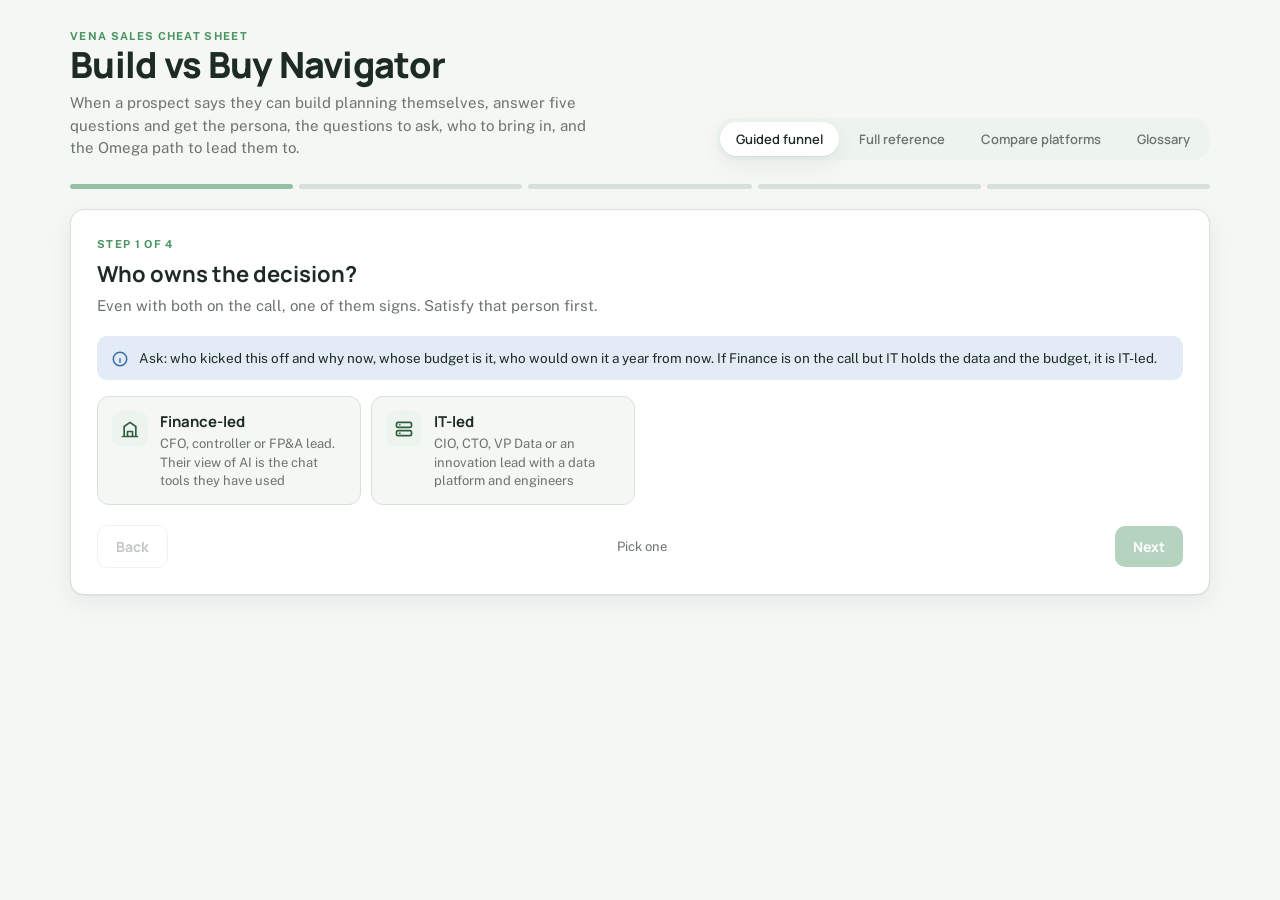
==== commit d4d8efa8: "Add platform comparison and glossary tabs Compare platforms tab rates Vena (Morpheo/Omega) against S" ====
--- a/index.html
+++ b/index.html
@@ -12,21 +12,21 @@
 :root{
   --bg:#F5F7F5; --surface:#FFFFFF; --surface2:#EDF3EE; --fg:#1E2B24; --muted:#6B746E; --line:#D8E0DA;
   --accent:#4A9462; --accent-deep:#2F5E41; --accent-soft:#DDEDE1; --ink-on-accent:#FFFFFF;
-  --warn:#B8542F; --warn-soft:#F6E6DF; --info:#3A6EA5; --info-soft:#E3ECF6;
+  --warn:#B8542F; --warn-soft:#F6E6DF; --info:#3A6EA5; --info-soft:#E3ECF6; --amber:#8A6100; --amber-soft:#F7EBCB; --grey-soft:#ECEFED;
   --display:"Manrope",system-ui,sans-serif; --body:"Public Sans",system-ui,sans-serif;
   --r:14px; --shadow:0 1px 2px rgba(20,40,28,.06),0 8px 24px rgba(20,40,28,.06);
 }
 @media (prefers-color-scheme: dark){:root:not([data-theme="light"]){
   --bg:#121A15; --surface:#1A241E; --surface2:#213028; --fg:#E8EFEA; --muted:#98A59D; --line:#2E3D34;
   --accent:#6FB886; --accent-deep:#A8DB8A; --accent-soft:#24402E; --ink-on-accent:#0F1A13;
-  --warn:#E48B66; --warn-soft:#3C271E; --info:#8FB4E0; --info-soft:#1F2E40; --shadow:0 1px 2px rgba(0,0,0,.4),0 8px 24px rgba(0,0,0,.35); color-scheme:dark}}
+  --warn:#E48B66; --warn-soft:#3C271E; --info:#8FB4E0; --info-soft:#1F2E40; --amber:#E8C46A; --amber-soft:#3A3018; --grey-soft:#26302A; --shadow:0 1px 2px rgba(0,0,0,.4),0 8px 24px rgba(0,0,0,.35); color-scheme:dark}}
 :root[data-theme="dark"]{
   --bg:#121A15; --surface:#1A241E; --surface2:#213028; --fg:#E8EFEA; --muted:#98A59D; --line:#2E3D34;
   --accent:#6FB886; --accent-deep:#A8DB8A; --accent-soft:#24402E; --ink-on-accent:#0F1A13;
-  --warn:#E48B66; --warn-soft:#3C271E; --info:#8FB4E0; --info-soft:#1F2E40; --shadow:0 1px 2px rgba(0,0,0,.4),0 8px 24px rgba(0,0,0,.35); color-scheme:dark}
+  --warn:#E48B66; --warn-soft:#3C271E; --info:#8FB4E0; --info-soft:#1F2E40; --amber:#E8C46A; --amber-soft:#3A3018; --grey-soft:#26302A; --shadow:0 1px 2px rgba(0,0,0,.4),0 8px 24px rgba(0,0,0,.35); color-scheme:dark}
 *{box-sizing:border-box}
 body{background:var(--bg);color:var(--fg);font-family:var(--body);font-size:15px;line-height:1.5;margin:0}
-.wrap{max-width:1040px;margin:0 auto;padding-inline:20px;padding-block:28px 64px}
+.wrap{max-width:1180px;margin:0 auto;padding-inline:20px;padding-block:28px 64px}
 h1,h2,h3{font-family:var(--display);text-wrap:balance;margin:0}
 h1{font-size:clamp(26px,4vw,36px);font-weight:800;letter-spacing:-.02em;line-height:1.1}
 h2{font-size:20px;font-weight:700}
@@ -36,7 +36,7 @@
 .muted{color:var(--muted)}
 header.top{display:flex;flex-wrap:wrap;gap:16px;align-items:flex-end;justify-content:space-between;margin-bottom:24px}
 header .lead{max-width:60ch;margin-top:8px;color:var(--muted)}
-.tabs{display:flex;gap:4px;background:var(--surface2);padding:4px;border-radius:999px}
+.tabs{display:flex;flex-wrap:wrap;gap:4px;background:var(--surface2);padding:4px;border-radius:18px;max-width:100%}
 .tabs button{border:0;background:transparent;color:var(--muted);font:600 13px var(--display);padding:8px 16px;border-radius:999px;cursor:pointer}
 .tabs button[aria-selected="true"]{background:var(--surface);color:var(--fg);box-shadow:var(--shadow)}
 .tabs button:focus-visible,button:focus-visible{outline:2px solid var(--accent);outline-offset:2px}
@@ -136,6 +136,96 @@
 .pkg .who{margin-top:10px;font-size:12px;font-weight:700;letter-spacing:.06em;text-transform:uppercase;opacity:.75}
 @media (prefers-reduced-motion:no-preference){.step,.card{animation:in .25s ease-out}}
 @keyframes in{from{opacity:.001;transform:translateY(6px)}to{opacity:1;transform:none}}
+/* ---------- Compare + Glossary ---------- */
+.cmp{display:grid;gap:18px}
+.banner{background:var(--warn-soft);border-radius:var(--r);padding:16px 18px}
+.banner summary{cursor:pointer;font:700 14px var(--display);color:var(--warn);list-style:none;display:flex;gap:8px;align-items:center}
+.banner summary::-webkit-details-marker{display:none}
+.banner summary::after{content:"Show";margin-left:auto;font-size:12px;font-weight:600;color:var(--muted)}
+.banner[open] summary::after{content:"Hide"}
+.banner ul{margin:10px 0 0;padding-left:18px;font-size:14px}
+.banner li{margin:6px 0}
+.chips{display:flex;flex-wrap:wrap;gap:6px}
+.chip{border:1.5px solid var(--line);background:var(--surface);color:var(--fg);border-radius:999px;padding:7px 14px;font:600 13px var(--display);cursor:pointer}
+.chip:hover{border-color:var(--accent)}
+.chip[aria-pressed="true"]{background:var(--accent);border-color:var(--accent);color:var(--ink-on-accent)}
+.chip small{font-weight:500;opacity:.75;margin-left:4px}
+.legend{display:flex;flex-wrap:wrap;gap:10px 16px;font-size:12.5px;color:var(--muted);align-items:center}
+.legend span{display:inline-flex;gap:6px;align-items:center}
+.rt{display:inline-flex;align-items:center;justify-content:center;border-radius:6px;padding:2px 8px;font:700 11.5px var(--display);white-space:nowrap;letter-spacing:.01em}
+.rt.strong{background:var(--accent-soft);color:var(--accent-deep)}
+.rt.partial{background:var(--amber-soft);color:var(--amber)}
+.rt.gap{background:var(--warn-soft);color:var(--warn)}
+.rt.nd{background:var(--grey-soft);color:var(--muted)}
+.rt.info{background:var(--info-soft);color:var(--info)}
+.st{font:600 10.5px var(--display);color:var(--muted);border:1px solid var(--line);border-radius:5px;padding:1px 5px;margin-left:6px;white-space:nowrap}
+.srcs{white-space:nowrap}
+.srcs a{font-size:11px;color:var(--info);text-decoration:none;margin-left:2px;vertical-align:super}
+.srcs a:hover{text-decoration:underline}
+.h2h-head{display:grid;grid-template-columns:1fr auto;gap:14px;align-items:start}
+@media(max-width:720px){.h2h-head{grid-template-columns:1fr}}
+.score{display:flex;gap:10px;flex-wrap:wrap}
+.score .s{background:var(--bg);border:1px solid var(--line);border-radius:10px;padding:8px 12px;text-align:center;min-width:96px}
+.score .s b{display:block;font:800 20px var(--display)}
+.score .s small{font-size:11.5px;color:var(--muted)}
+.mtx{overflow-x:auto;border:1px solid var(--line);border-radius:12px}
+.mtx table{min-width:720px}
+.mtx th,.mtx td{border-top:1px solid var(--line)}
+.mtx thead th{position:sticky;top:0;background:var(--surface);z-index:1}
+.mtx tr.cat td{background:var(--surface2);font:700 12px var(--display);letter-spacing:.06em;text-transform:uppercase;color:var(--accent-deep);border-top:0}
+.mtx td.crit{font-weight:600;min-width:170px}
+.mtx td.crit small{display:block;font-weight:400;color:var(--muted);font-size:12px;line-height:1.35;margin-top:2px}
+.mtx td.cell{min-width:220px}
+.mtx td.cell p{font-size:13px;margin-top:4px;line-height:1.4}
+.mtx.master td.cell{min-width:0;text-align:center;padding:6px}
+.mtx.master td.cell button{border:0;background:transparent;cursor:pointer;padding:2px}
+.mtx.master td.cell button:focus-visible{outline:2px solid var(--accent);border-radius:6px}
+.mtx.master th.pv{text-align:center;min-width:92px}
+.mtx.master th.pv button{border:0;background:transparent;font:700 12px var(--display);color:var(--fg);cursor:pointer;text-decoration:underline;text-decoration-color:var(--line)}
+.mtx.master th.pv.vena,.mtx.master td.vena{background:var(--accent-soft)}
+.cellpop{background:var(--surface);border:1px solid var(--line);border-radius:12px;padding:14px;font-size:14px;box-shadow:var(--shadow)}
+.ll{display:grid;grid-template-columns:1fr 1fr;gap:18px}
+@media(max-width:720px){.ll{grid-template-columns:1fr}}
+.ll ul,.cmp ul.plain{margin:0;padding-left:18px;font-size:14px}
+.ll li,.cmp ul.plain li{margin:7px 0}
+.card.lead-c{border-top:0;background:var(--accent-soft)}
+.card.lag-c{background:var(--amber-soft)}
+.talk{display:grid;gap:8px}
+.talk div{background:var(--bg);border:1px solid var(--line);border-radius:10px;padding:10px 12px;font-size:14px}
+.tools td:first-child{white-space:nowrap}
+.tools td{font-size:13.5px}
+.tools a{color:var(--info)}
+details.more{background:var(--surface);border:1px solid var(--line);border-radius:var(--r);padding:16px 20px}
+details.more summary{cursor:pointer;font:700 16px var(--display)}
+details.more[open] summary{margin-bottom:12px}
+details.more ol{font-size:13px;padding-left:22px;margin:0;columns:2;column-gap:28px}
+@media(max-width:720px){details.more ol{columns:1}}
+details.more ol li{break-inside:avoid;margin:3px 0}
+details.more ol a{color:var(--info);word-break:break-word}
+/* glossary */
+.gl-tools{display:grid;gap:12px;background:var(--surface);border:1px solid var(--line);border-radius:var(--r);padding:16px;position:sticky;top:env(safe-area-inset-top,0px);z-index:2}
+@media(max-width:720px){.gl-tools{position:static}}
+.gl-search{display:flex;gap:10px;flex-wrap:wrap;align-items:center}
+.gl-search input{flex:1;min-width:220px;border:1.5px solid var(--line);border-radius:10px;padding:11px 14px;font:15px var(--body);background:var(--bg);color:var(--fg)}
+.gl-search input:focus{outline:none;border-color:var(--accent)}
+.seg{display:flex;background:var(--surface2);border-radius:10px;padding:3px}
+.seg button{border:0;background:transparent;color:var(--muted);font:600 12.5px var(--display);padding:7px 12px;border-radius:8px;cursor:pointer}
+.seg button[aria-pressed="true"]{background:var(--surface);color:var(--fg);box-shadow:var(--shadow)}
+.gl-list{display:grid;grid-template-columns:repeat(auto-fill,minmax(330px,1fr));gap:14px;margin-top:16px}
+.term{background:var(--surface);border:1px solid var(--line);border-radius:var(--r);padding:18px;display:grid;gap:10px;align-content:start;min-width:0}
+.term.flash{border-color:var(--accent);box-shadow:0 0 0 3px var(--accent-soft)}
+.term h3{font-size:17px}
+.term .aka{font-size:12.5px;color:var(--muted)}
+.term .def{font-size:14px}
+.term .def b{display:block;font:700 11px var(--display);letter-spacing:.08em;text-transform:uppercase;color:var(--muted);margin-bottom:2px}
+.term .def.sales b{color:var(--accent)}
+.term .rel{display:flex;flex-wrap:wrap;gap:5px}
+.term .rel button{border:1px solid var(--line);background:var(--bg);color:var(--fg);border-radius:999px;padding:3px 9px;font:600 12px var(--display);cursor:pointer}
+.term .rel button:hover{border-color:var(--accent)}
+.term .foot{display:flex;justify-content:space-between;gap:8px;align-items:center;font-size:12px}
+.term .foot a{color:var(--info)}
+.empty{padding:30px;text-align:center;color:var(--muted)}
+
 </style>
 </head>
 <body>
@@ -149,6 +239,8 @@
     <div class="tabs" role="tablist">
       <button role="tab" aria-selected="true" data-view="guide" id="tab-guide">Guided funnel</button>
       <button role="tab" aria-selected="false" data-view="ref" id="tab-ref">Full reference</button>
+      <button role="tab" aria-selected="false" data-view="compare" id="tab-compare">Compare platforms</button>
+      <button role="tab" aria-selected="false" data-view="glossary" id="tab-glossary">Glossary</button>
     </div>
   </header>
 
@@ -158,8 +250,12 @@
   </div>
 
   <div id="view-ref" class="ref" hidden></div>
+  <div id="view-compare" hidden></div>
+  <div id="view-glossary" hidden></div>
 </div>
 
+<script type="application/json" id="compare-json">{"asOf": "2026-10-01", "scale": [{"key": "strong", "label": "Strong", "desc": "Shipped (GA), documented, and meets the criterion for FP&A use without custom development beyond normal configuration"}, {"key": "partial", "label": "Partial", "desc": "Exists but is limited in scope, generic (needs custom build to serve FP&A), or available only in preview or beta"}, {"key": "gap", "label": "Gap", "desc": "No native capability found. The customer must build it or buy another product. Announced-only features score Gap with an Announced tag"}, {"key": "nd", "label": "Not documented", "desc": "No public source found either way in this research. This is not the same as missing, and Vena should check its own Not documented cells first"}, {"key": "info", "label": "Descriptive", "desc": "The report describes this row without a rating (who maintains it, architecture, published limits, pricing, maturity)"}], "statusKeys": ["GA", "Preview", "Beta", "Announced", "Roadmap"], "caveats": [{"text": "Omega is announced, not shipped. Every 2026 release frames cumulative context as future, BARC notes no specific timeline disclosed, and no pricing or SKU is public. Present Omega as roadmap direction and sell the GA agents, MCP and planning platform.", "src": ["https://www.venasolutions.com/newsroom/vena-launches-advanced-financial-consolidation-solution", "https://www.venasolutions.com/newsroom/vena-completes-acquisition-of-morpheo-ai", "https://barc.com/barc-perspective-vena-morpheo-ai/", "https://www.venasolutions.com/newsroom/vena-to-acquire-morpheo-ai", "https://www.venasolutions.com/vena-ai"]}, {"text": "Running Omega on a customer's Databricks is not public. No public source confirms a customer-Databricks deployment, a Databricks partnership, Delta Sharing or Unity Catalog integration, and Vena AI is described as built on Azure and Azure OpenAI. Only Morpheo's pre-acquisition site lists Databricks and Snowflake, as source connectors. Do not claim it externally until Vena publishes it.", "src": ["https://www.venasolutions.com/vena-ai", "https://www.morpheo.ai/"]}, {"text": "MCP write-back is contradictory. The Excelerate release and Spring '26 notes describe plan updates and write-back, but the developer docs list only read tools. Say read access documented, write-back announced until docs change.", "src": ["https://www.venasolutions.com/newsroom/vena-announces-financial-consolidation-and-ai-innovations-at-excelerate-2026", "https://www.venasolutions.com/product-release/fy27/spring/partner", "https://developers.venasolutions.com/docs/mcp-overview"]}, {"text": "Microsoft Fabric Planning competes directly. A Lumel-built, first-party EPM workload is GA as part of the Fabric SKU, metered from August 1, 2026, with zero-copy planning on Power BI semantic models, and it overlaps Acterys' Power BI write-back pitch. Prepare a Fabric Planning battlecard focused on consolidation, Excel and agentic planning.", "src": ["https://learn.microsoft.com/en-us/fabric/iq/plan/overview", "https://community.fabric.microsoft.com/blog/fbc_fabricupdatesblogs/bring-enterprise-planning-to-the-ai-era-with-planning-in-microsoft-fabric-iq/5326315", "https://lumel.com/newsroom/lumel-microsoft-strategic-first-party-alliance-fabric-planning/"]}, {"text": "Morpheo was early-stage at acquisition. It had 7 employees, launched Omega as preview only in November 2025, and listed security as SOC2 Initiated. Avoid enterprise-maturity claims for Omega until Vena publishes controls.", "src": ["https://betakit.com/vena-solutions-set-to-acquire-morpheo-ai-in-agentic-capability-push/", "https://www.newswire.ca/news-releases/morpheo-ai-inc-launches-morpheo-omega-the-ai-coworker-redefining-how-businesses-work-with-data-883540539.html", "https://www.morpheo.ai/"]}, {"text": "Some Vena capabilities are not publicly documented. Allocations and cell-level security did not appear in the Vena sources reviewed, the Scenario Agent is Coming Soon, and Operational Tables are Open Beta. Confirm internally before rating these Strong on a public page.", "src": ["https://www.venasolutions.com/vena-ai", "https://www.venasolutions.com/product-release/fy27/spring/partner"]}, {"text": "Competitor status changes monthly. Snowflake renamed Snowflake Intelligence to CoWork, Databricks renamed Genie spaces to Genie Agents, Google renamed Dataplex to Knowledge Catalog, and many cited features are preview. Re-verify statuses before each publish.", "src": ["https://www.snowflake.com/en/news/press-releases/snowflake-cowork-powers-the-agentic-enterprise-as-the-personal-agent-for-knowledge-workers-to-work-smarter/", "https://docs.databricks.com/aws/en/ai-bi/release-notes/2026", "https://docs.cloud.google.com/dataplex/docs/catalog-overview"]}], "categories": [{"id": "context", "name": "Context and semantic layer", "criteria": [{"id": "semantic_model", "code": "A1", "name": "Semantic model", "desc": "A governed model of measures, dimensions and hierarchies that AI uses to answer questions", "rated": true}, {"id": "business_definitions", "code": "A2", "name": "Business definitions", "desc": "Glossary terms, synonyms and definitions attached to the model", "rated": true}, {"id": "cumulative_memory", "code": "A3", "name": "Cumulative context or memory", "desc": "Context that persists across sessions and users rather than resetting each conversation", "rated": true}, {"id": "learning_from_use", "code": "A4", "name": "Learning from use", "desc": "Usage, feedback or corrections that improve the context, with or without human approval", "rated": true}, {"id": "planning_event_context", "code": "A5", "name": "Planning-event context", "desc": "Memory of assumptions, overrides, approvals and decisions from planning cycles", "rated": true}, {"id": "who_maintains", "code": "A6", "name": "Who maintains it", "desc": "Whether finance or a data team owns the context layer", "rated": false}]}, {"id": "ai", "name": "AI and agents", "criteria": [{"id": "nl_query", "code": "B1", "name": "Natural language query", "desc": "Plain-language questions answered against governed data", "rated": true}, {"id": "agent_orchestration", "code": "B2", "name": "Agent orchestration", "desc": "Multi-step agents that chain tools or other agents", "rated": true}, {"id": "mcp_apis", "code": "B3", "name": "MCP and open APIs", "desc": "Outside AI tools (Claude, ChatGPT, Copilot) reaching the data through MCP", "rated": true}, {"id": "forecasting_ml", "code": "B4", "name": "Forecasting and ML", "desc": "Statistical or ML forecasts and driver analysis", "rated": true}, {"id": "read_write", "code": "B5", "name": "Read vs write", "desc": "Whether agents can change plans or data, with governance", "rated": true}]}, {"id": "planning", "name": "Planning capabilities", "criteria": [{"id": "write_back", "code": "C1", "name": "Write-back", "desc": "Users entering numbers that are saved to the model", "rated": true}, {"id": "versions_scenarios", "code": "C2", "name": "Versions and scenarios", "desc": "Budget, forecast and what-if versions as first-class objects", "rated": true}, {"id": "driver_based", "code": "C3", "name": "Driver-based models", "desc": "Plans calculated from operational drivers", "rated": true}, {"id": "allocations", "code": "C4", "name": "Allocations", "desc": "Spreading costs or targets across entities and departments", "rated": true}, {"id": "consolidation", "code": "C5", "name": "Consolidation", "desc": "Intercompany eliminations, FX translation, ownership", "rated": true}, {"id": "workflow_approvals", "code": "C6", "name": "Workflow and approvals", "desc": "Submission, review and approval routing for plan contributors", "rated": true}, {"id": "audit_trail", "code": "C7", "name": "Audit trail", "desc": "Who changed which number, when and why", "rated": true}, {"id": "security", "code": "C8", "name": "Cell or entity-level security", "desc": "Write and read permissions at the entity or intersection level", "rated": true}, {"id": "excel", "code": "C9", "name": "Excel interface", "desc": "Excel as a planning front end with write-back", "rated": true}]}, {"id": "data", "name": "Data and integration", "criteria": [{"id": "ingestion", "code": "D1", "name": "Ingestion", "desc": "Connectors from ERP, CRM, HR and other sources", "rated": true}, {"id": "non_finance_data", "code": "D2", "name": "Non-finance data", "desc": "Operational data such as headcount, CRM, supply chain", "rated": true}, {"id": "zero_copy", "code": "D3", "name": "Zero-copy vs copy", "desc": "Whether data is used in place or copied into the product", "rated": true}, {"id": "deployment", "code": "D4", "name": "Deployment options", "desc": "Vendor-hosted SaaS vs running in the customer's own account", "rated": true}]}, {"id": "technical", "name": "Technical", "criteria": [{"id": "architecture", "code": "E1", "name": "Architecture", "desc": "The core engine and AI foundation", "rated": false}, {"id": "governance", "code": "E2", "name": "Governance", "desc": "Permissions inherited by AI, audit, data protection", "rated": true}, {"id": "published_limits", "code": "E3", "name": "Published limits", "desc": "Documented caps that matter for finance workloads", "rated": false}]}, {"id": "effort", "name": "Work effort to build FP&A planning", "criteria": [{"id": "components_to_build", "code": "F1", "name": "Planning components still to build", "desc": "How much of a planning application the customer must build on top", "rated": true}]}, {"id": "commercial", "name": "Commercial", "criteria": [{"id": "pricing", "code": "G1", "name": "Pricing model", "desc": "Seats, capacity or consumption, with public prices where available", "rated": false}, {"id": "maturity", "code": "G2", "name": "Maturity of context and agent layer", "desc": "GA vs preview status of the pieces that map to Omega", "rated": false}]}], "providers": [{"id": "vena", "name": "Vena (Morpheo / Omega)", "short": "Vena", "headline": "", "summary": "Vena is a CPM application with shipped AI. The Planning Agent and the MCP Server went GA on May 13, 2026 and advanced consolidation shipped August 26, 2026, so Vena leads every pure data platform on planning depth. Its headline differentiator, the Omega cumulative context engine from the Morpheo acquisition, targets genuine whitespace but is announced, not shipped, with no public GA date, pricing or architecture.", "tools": [{"name": "Planning Agent", "what": "Generates forecasts, updates plans and applies scenario logic in natural language", "mapsTo": "Agent writes and forecasting", "status": "GA", "date": "2026-05-13", "url": "https://www.venasolutions.com/newsroom/vena-announces-financial-consolidation-and-ai-innovations-at-excelerate-2026"}, {"name": "Query Agent", "what": "Turns plain English into MQL", "mapsTo": "Natural language query", "status": "GA", "date": "", "url": "https://www.venasolutions.com/product-release/fy27/spring/partner"}, {"name": "Reporting Agent", "what": "Named Vena agent listed alongside the Query Agent for natural language questions", "mapsTo": "Natural language query", "status": "GA", "date": "", "url": "https://www.venasolutions.com/product-release/fy27/spring/partner"}, {"name": "MCP Server", "what": "Connects Claude, ChatGPT and Microsoft Copilot to live Vena data; developer docs list read tools only", "mapsTo": "MCP and open APIs", "status": "GA", "date": "2026-05-13", "url": "https://www.venasolutions.com/newsroom/vena-announces-financial-consolidation-and-ai-innovations-at-excelerate-2026"}, {"name": "Advanced Financial Consolidation", "what": "Intercompany eliminations, FX translation, ownership structures, period locking, entity-level security and audit history", "mapsTo": "Planning application (consolidation, audit, security)", "status": "GA", "date": "2026-08-26", "url": "https://www.venasolutions.com/newsroom/vena-launches-advanced-financial-consolidation-solution"}, {"name": "Vena Copilot for Teams", "what": "Vena AI inside Microsoft Teams", "mapsTo": "Natural language query in Microsoft surfaces", "status": "GA", "date": "2025-05-15", "url": "https://www.venasolutions.com/newsroom/vena-sets-new-standard-in-agentic-ai-for-fpa-with-microsoft-teams-integration"}, {"name": "Six Microsoft Fabric data integrations", "what": "Fabric data integrations for FP&A data", "mapsTo": "Ingestion", "status": "GA", "date": "2025-11-06", "url": "https://www.venasolutions.com/newsroom/vena-solves-fpa-data-fragmentation-with-six-new-microsoft-fabric-data-integrations"}, {"name": "Operational Tables", "what": "Operational, non-finance data in Vena", "mapsTo": "Non-finance data", "status": "Beta", "date": "", "url": "https://www.venasolutions.com/product-release/fy27/spring/partner"}, {"name": "Acterys", "what": "Power BI and Fabric write-back planning, acquisition completed March 26, 2026", "mapsTo": "Write-back in Power BI", "status": "", "date": "2026-03-26", "url": "https://www.venasolutions.com/newsroom/vena-completes-acterys-acquisition"}, {"name": "Scenario Agent", "what": "Listed as Coming Soon on the Vena AI page", "mapsTo": "Agent orchestration", "status": "Announced", "date": "", "url": "https://www.venasolutions.com/vena-ai"}, {"name": "Vena Omega (Morpheo)", "what": "Cumulative context engine expected to add business context progressively; no GA date, pricing or architecture published", "mapsTo": "Cumulative context, learning from use, planning-event context", "status": "Announced", "date": "", "url": "https://www.venasolutions.com/newsroom/vena-completes-acquisition-of-morpheo-ai"}], "ratings": {"semantic_model": {"r": "strong", "status": "GA", "note": "CubeFLEX finance cube used by AI", "src": ["https://www.venasolutions.com/vena-ai", "https://barc.com/review/vena/"]}, "business_definitions": {"r": "partial", "status": "", "note": "Cube metadata; Omega definitions Announced", "src": ["https://www.venasolutions.com/newsroom/vena-to-acquire-morpheo-ai"]}, "cumulative_memory": {"r": "gap", "status": "Announced", "note": "Omega, no date", "src": ["https://www.venasolutions.com/newsroom/vena-completes-acquisition-of-morpheo-ai", "https://barc.com/barc-perspective-vena-morpheo-ai/"]}, "learning_from_use": {"r": "nd", "status": "", "note": "2024 \"improves over time\" claim only", "src": ["https://www.venasolutions.com/newsroom/vena-introduces-vena-copilot-a-complete-planning-ai-assistant-purpose-built-for-fpa-teams"]}, "planning_event_context": {"r": "gap", "status": "Announced", "note": "Omega to use approvals and decisions", "src": ["https://www.venasolutions.com/newsroom/vena-to-acquire-morpheo-ai", "https://www.venasolutions.com/newsroom/vena-launches-advanced-financial-consolidation-solution"]}, "who_maintains": {"r": "nd", "status": "", "note": "Not documented for Omega", "src": []}, "nl_query": {"r": "strong", "status": "GA", "note": "Query Agent, Reporting Agent", "src": ["https://www.venasolutions.com/product-release/fy27/spring/partner"]}, "agent_orchestration": {"r": "partial", "status": "", "note": "Named agents GA; Scenario Agent coming soon", "src": ["https://www.venasolutions.com/vena-ai"]}, "mcp_apis": {"r": "partial", "status": "GA", "note": "Docs list read tools only", "src": ["https://www.venasolutions.com/newsroom/vena-announces-financial-consolidation-and-ai-innovations-at-excelerate-2026", "https://developers.venasolutions.com/docs/mcp-overview"]}, "forecasting_ml": {"r": "strong", "status": "GA", "note": "Planning Agent forecasts; methods not public", "src": ["https://www.venasolutions.com/newsroom/vena-announces-financial-consolidation-and-ai-innovations-at-excelerate-2026", "https://www.venasolutions.com/newsroom/vena-launches-award-winning-planning-agent-to-redefine-finance-workflows-as-fpa-market-surges-toward-16.9b-by-2030"]}, "read_write": {"r": "strong", "status": "GA", "note": "GA in-app. Planning Agent updates plans; MCP writes disputed", "src": ["https://www.venasolutions.com/newsroom/vena-announces-financial-consolidation-and-ai-innovations-at-excelerate-2026", "https://developers.venasolutions.com/docs/mcp-overview"]}, "write_back": {"r": "strong", "status": "GA", "note": "Excel-native; Acterys in Power BI", "src": ["https://barc.com/review/vena/", "https://www.venasolutions.com/newsroom/vena-completes-acterys-acquisition"]}, "versions_scenarios": {"r": "strong", "status": "GA", "note": "", "src": ["https://www.venasolutions.com/newsroom/vena-launches-advanced-financial-consolidation-solution", "https://www.venasolutions.com/vena-ai"]}, "driver_based": {"r": "strong", "status": "GA", "note": "", "src": ["https://www.venasolutions.com/vena-ai", "https://www.venasolutions.com/newsroom/vena-launches-award-winning-planning-agent-to-redefine-finance-workflows-as-fpa-market-surges-toward-16.9b-by-2030"]}, "allocations": {"r": "nd", "status": "", "note": "Not documented in sources reviewed", "src": []}, "consolidation": {"r": "strong", "status": "GA", "note": "GA Aug 26, 2026", "src": ["https://www.venasolutions.com/newsroom/vena-launches-advanced-financial-consolidation-solution"]}, "workflow_approvals": {"r": "strong", "status": "GA", "note": "Workflow designer, approvals", "src": ["https://barc.com/review/vena/"]}, "audit_trail": {"r": "strong", "status": "GA", "note": "Audit history, provenance", "src": ["https://www.venasolutions.com/newsroom/vena-launches-advanced-financial-consolidation-solution"]}, "security": {"r": "strong", "status": "GA", "note": "Strong for entity, GA; cell-level not documented", "src": ["https://www.venasolutions.com/newsroom/vena-launches-advanced-financial-consolidation-solution", "https://www.venasolutions.com/vena-ai"]}, "excel": {"r": "strong", "status": "GA", "note": "Native Excel", "src": ["https://barc.com/review/vena/"]}, "ingestion": {"r": "partial", "status": "", "note": "Six Fabric integrations GA; BARC flags gaps", "src": ["https://www.venasolutions.com/newsroom/vena-solves-fpa-data-fragmentation-with-six-new-microsoft-fabric-data-integrations", "https://barc.com/review/vena/"]}, "non_finance_data": {"r": "partial", "status": "Beta", "note": "Operational Tables", "src": ["https://www.venasolutions.com/product-release/fy27/spring/partner"]}, "zero_copy": {"r": "nd", "status": "", "note": "Omega data access unpublished", "src": ["https://www.venasolutions.com/vena-ai"]}, "deployment": {"r": "partial", "status": "", "note": "Vena-hosted Azure SaaS only, publicly", "src": ["https://www.venasolutions.com/vena-ai"]}, "architecture": {"r": "info", "status": "", "note": "CPM app; CubeFLEX OLAP plus relational; Azure OpenAI", "src": ["https://www.venasolutions.com/vena-ai", "https://barc.com/review/vena/"]}, "governance": {"r": "strong", "status": "", "note": "Inherited permissions, admin Q&A logs", "src": ["https://www.venasolutions.com/vena-ai", "https://developers.venasolutions.com/docs/mcp-overview"]}, "published_limits": {"r": "info", "status": "", "note": "None published for AI or MCP", "src": []}, "components_to_build": {"r": "strong", "status": "", "note": "Packaged CPM; implementation effort not published", "src": []}, "pricing": {"r": "info", "status": "", "note": "Omega price not public; MACC eligible", "src": ["https://www.venasolutions.com/newsroom/vena-to-acquire-acterys"]}, "maturity": {"r": "info", "status": "", "note": "Agents and MCP GA May 2026; Omega Announced", "src": ["https://www.venasolutions.com/newsroom/vena-announces-financial-consolidation-and-ai-innovations-at-excelerate-2026", "https://www.venasolutions.com/newsroom/vena-completes-acquisition-of-morpheo-ai"]}}, "leads": [], "lags": [], "build": [], "talkTrack": []}, {"id": "snowflake", "name": "Snowflake (Cortex and CoWork)", "short": "Snowflake", "headline": "vs Snowflake Cortex and Snowflake CoWork", "summary": "Snowflake sells the context-and-analytics half, with semantic views, the usage-mined Semantic View Autopilot (GA February 3, 2026), Cortex Agents, CoWork and a GA managed MCP server. It has no native planning product, and its own finance team had to build its long-range planning app, Snowplan, on Streamlit and write-back tables.", "tools": [{"name": "Semantic views", "what": "Governed semantic model that AI queries", "mapsTo": "Semantic layer (CubeFLEX finance cube)", "status": "GA", "date": "2025-08-26", "url": "https://docs.snowflake.com/en/release-notes/2025/9_25"}, {"name": "Semantic View Autopilot", "what": "Generates and updates semantic views from query history, BI dashboards and trusted SQL; data teams certify", "mapsTo": "Learning from use", "status": "GA", "date": "2026-02-03", "url": "https://www.snowflake.com/en/blog/semantic-view-autopilot/"}, {"name": "Verified-query suggestions", "what": "Suggests verified queries from SQL history and agent questions, accepted by a human", "mapsTo": "Learning from use", "status": "", "date": "", "url": "https://docs.snowflake.com/en/user-guide/snowflake-cortex/cortex-analyst/verified-query-suggestions"}, {"name": "Horizon Context", "what": "Context layer with five metadata connectors", "mapsTo": "Business definitions", "status": "Preview", "date": "", "url": "https://atlan.com/know/snowflake/summit-2026-announcements/"}, {"name": "Cortex Sense", "what": "Runtime context layer Snowflake says will learn from signals; status conflicted across sources", "mapsTo": "Cumulative context", "status": "Preview", "date": "2026-07", "url": "https://www.snowflake.com/en/blog/enterprise-ai-agents-grounded-context/"}, {"name": "Cortex Analyst", "what": "Natural language to SQL; 90%+ claim from an internal 2024 benchmark", "mapsTo": "Natural language query (Query Agent)", "status": "GA", "date": "", "url": "https://www.snowflake.com/en/engineering-blog/cortex-analyst-text-to-sql-accuracy-bi/"}, {"name": "CoWork (formerly Snowflake Intelligence)", "what": "Packaged business-user agent app with per-user memory that inherits row-access and column security", "mapsTo": "Natural language query and per-user memory", "status": "GA", "date": "", "url": "https://docs.snowflake.com/en/user-guide/snowflake-cortex/snowflake-cowork"}, {"name": "Cortex Agents", "what": "Plan, tool-use and reflect loop with persisted threads and feedback capture", "mapsTo": "Agent orchestration (Vena named agents)", "status": "GA", "date": "", "url": "https://docs.snowflake.com/en/user-guide/snowflake-cortex/cortex-agents"}, {"name": "Snowflake-managed MCP server", "what": "Managed MCP server, 50 tools per server", "mapsTo": "MCP Server", "status": "GA", "date": "2025-11-04", "url": "https://docs.snowflake.com/en/user-guide/snowflake-cortex/cortex-agents-mcp"}, {"name": "Native Apps with Cortex Agents and MCP", "what": "Channel for a third party to ship agents inside a customer's Snowflake account", "mapsTo": "Deployment in the customer account", "status": "GA", "date": "2026-08-07", "url": "https://docs.snowflake.com/en/release-notes/2026/other/2026-08-07-native-apps-agents-mcp-ga"}, {"name": "Hybrid Tables", "what": "Transactional tables used for custom write-back; GA per Snowflake, public preview per Flexera", "mapsTo": "Write-back", "status": "GA", "date": "2024-11-12", "url": "https://www.snowflake.com/en/blog/unistore-general-availability/"}, {"name": "Snowflake Postgres", "what": "Postgres service used for custom write-back", "mapsTo": "Write-back", "status": "GA", "date": "2026-02-24", "url": "https://docs.snowflake.com/en/release-notes/2026/other/2026-02-24-snowflake-postgres-ga"}, {"name": "Zero-copy integrations", "what": "Bidirectional zero-copy with SAP and Salesforce (GA) and Workday (Preview)", "mapsTo": "Data access", "status": "GA", "date": "", "url": "https://www.snowflake.com/en/product/features/zero-copy-integrations/"}, {"name": "ML.FORECAST", "what": "Forecasting function in SQL", "mapsTo": "Forecasting (Planning Agent)", "status": "GA", "date": "", "url": "https://docs.snowflake.com/en/user-guide/ml-functions/forecasting"}, {"name": "Excel Extension", "what": "Described as GA soon, no write-back shown", "mapsTo": "Excel interface", "status": "Announced", "date": "", "url": "https://www.snowflake.com/en/news/press-releases/snowflake-cowork-powers-the-agentic-enterprise-as-the-personal-agent-for-knowledge-workers-to-work-smarter/"}, {"name": "Openflow gen-2", "what": "Ingestion runtime; gen-2 connectors Preview", "mapsTo": "Ingestion", "status": "GA", "date": "2026-09-08", "url": "https://docs.snowflake.com/en/release-notes/2026/other/2026-09-08-openflow-gen2-deployment-runtime-ga"}], "ratings": {"semantic_model": {"r": "strong", "status": "GA", "note": "Semantic views", "src": ["https://docs.snowflake.com/en/release-notes/2025/9_25", "https://colrows.com/blogs/snowflake-semantic-views/"]}, "business_definitions": {"r": "partial", "status": "", "note": "Synonyms; Horizon Context Preview", "src": ["https://atlan.com/know/snowflake/summit-2026-announcements/"]}, "cumulative_memory": {"r": "partial", "status": "", "note": "Per-user CoWork memory, status conflicted", "src": ["https://docs.snowflake.com/en/user-guide/snowflake-cortex/snowflake-cowork", "https://www.snowflake.com/en/news/press-releases/snowflake-cowork-powers-the-agentic-enterprise-as-the-personal-agent-for-knowledge-workers-to-work-smarter/"]}, "learning_from_use": {"r": "strong", "status": "GA", "note": "Autopilot proposes updates, humans certify", "src": ["https://www.snowflake.com/en/blog/semantic-view-autopilot/", "https://docs.snowflake.com/en/user-guide/snowflake-cortex/cortex-analyst/verified-query-suggestions"]}, "planning_event_context": {"r": "gap", "status": "", "note": "No planning workflow to learn from", "src": ["https://www.snowflake.com/en/blog/fpa-ai-modernization-snowplan-v2/"]}, "who_maintains": {"r": "info", "status": "", "note": "Data teams review and certify", "src": ["https://www.snowflake.com/en/blog/semantic-view-autopilot/"]}, "nl_query": {"r": "strong", "status": "GA", "note": "Cortex Analyst, CoWork", "src": ["https://docs.snowflake.com/en/user-guide/snowflake-cortex/cortex-agents", "https://docs.snowflake.com/en/user-guide/snowflake-cortex/snowflake-cowork"]}, "agent_orchestration": {"r": "strong", "status": "GA", "note": "Cortex Agents tool loop", "src": ["https://docs.snowflake.com/en/user-guide/snowflake-cortex/cortex-agents"]}, "mcp_apis": {"r": "strong", "status": "GA", "note": "Managed MCP", "src": ["https://docs.snowflake.com/en/user-guide/snowflake-cortex/cortex-agents-mcp"]}, "forecasting_ml": {"r": "strong", "status": "GA", "note": "ML.FORECAST in SQL", "src": ["https://docs.snowflake.com/en/user-guide/ml-functions/forecasting"]}, "read_write": {"r": "partial", "status": "", "note": "Writes via custom procedures as tools", "src": ["https://docs.snowflake.com/en/user-guide/snowflake-cortex/cortex-agents"]}, "write_back": {"r": "partial", "status": "", "note": "Hybrid Tables, Postgres, custom UI", "src": ["https://www.snowflake.com/en/blog/unistore-general-availability/", "https://docs.snowflake.com/en/release-notes/2026/other/2026-02-24-snowflake-postgres-ga"]}, "versions_scenarios": {"r": "gap", "status": "", "note": "Custom build, as in Snowplan", "src": ["https://www.snowflake.com/en/blog/fpa-ai-modernization-snowplan-v2/"]}, "driver_based": {"r": "gap", "status": "", "note": "", "src": []}, "allocations": {"r": "gap", "status": "", "note": "", "src": []}, "consolidation": {"r": "gap", "status": "", "note": "", "src": []}, "workflow_approvals": {"r": "gap", "status": "", "note": "Multi-Party Approval is an admin control", "src": ["https://www.recordlydata.com/blog/a-curated-list-of-new-snowflake-features-released-at-snowflake-summit-2026"]}, "audit_trail": {"r": "partial", "status": "", "note": "Agent audit; plan audit custom", "src": ["https://atlan.com/know/snowflake/summit-2026-announcements/", "https://www.flexera.com/blog/finops/snowflake-hybrid-tables/"]}, "security": {"r": "partial", "status": "", "note": "Read-side row and column policies", "src": ["https://docs.snowflake.com/en/user-guide/snowflake-cortex/snowflake-cowork"]}, "excel": {"r": "partial", "status": "Announced", "note": "Excel Extension \"GA soon,\" no write-back shown", "src": ["https://www.snowflake.com/en/news/press-releases/snowflake-cowork-powers-the-agentic-enterprise-as-the-personal-agent-for-knowledge-workers-to-work-smarter/"]}, "ingestion": {"r": "strong", "status": "GA", "note": "Openflow; gen-2 connectors Preview", "src": ["https://docs.snowflake.com/en/release-notes/2026/other/2026-09-08-openflow-gen2-deployment-runtime-ga"]}, "non_finance_data": {"r": "strong", "status": "", "note": "Zero-copy Salesforce, SAP", "src": ["https://www.snowflake.com/en/product/features/zero-copy-integrations/"]}, "zero_copy": {"r": "strong", "status": "", "note": "Zero-copy SAP GA; Workday Preview", "src": ["https://www.snowflake.com/en/product/features/zero-copy-integrations/"]}, "deployment": {"r": "strong", "status": "", "note": "Customer account; Native Apps GA", "src": ["https://docs.snowflake.com/en/release-notes/2026/other/2026-08-07-native-apps-agents-mcp-ga"]}, "architecture": {"r": "info", "status": "", "note": "Data cloud; semantic views plus Cortex", "src": ["https://docs.snowflake.com/en/user-guide/snowflake-cortex/cortex-agents"]}, "governance": {"r": "strong", "status": "", "note": "Policies inherited by CoWork", "src": ["https://docs.snowflake.com/en/user-guide/snowflake-cortex/snowflake-cowork"]}, "published_limits": {"r": "info", "status": "", "note": "MCP 50 tools, 250 KB responses", "src": ["https://docs.snowflake.com/en/user-guide/snowflake-cortex/cortex-agents-mcp"]}, "components_to_build": {"r": "gap", "status": "", "note": "Full planning app, per Snowplan", "src": ["https://www.snowflake.com/en/blog/fpa-ai-modernization-snowplan-v2/"]}, "pricing": {"r": "info", "status": "", "note": "AI Credits $2.00 or $2.20", "src": ["https://docs.snowflake.com/en/user-guide/snowflake-cortex/pricing"]}, "maturity": {"r": "info", "status": "", "note": "Core GA; Cortex Sense Preview", "src": ["https://www.snowflake.com/en/blog/enterprise-ai-agents-grounded-context/", "https://atlan.com/know/snowflake/summit-2026-announcements/"]}}, "leads": [{"text": "Snowflake has no native planning product. Snowplan, its internal planning app for 40+ entities, needed a custom Streamlit interface, write-back, versioned scenarios, review and approval, and row-level controls.", "src": ["https://www.snowflake.com/en/blog/fpa-ai-modernization-snowplan-v2/"]}, {"text": "Snowflake points customers to Forward Deployed Finance Specialists rather than a product, and its SVP of Finance concedes not every finance team has engineers inside the function.", "src": ["https://www.snowflake.com/en/blog/fpa-ai-modernization-snowplan-v2/", "https://www.snowflake.com/en/blog/cortex-code-fpa-real-time-insight/"]}, {"text": "Vena ships versions, approvals, consolidation, audit history and Excel write-back as product.", "src": ["https://www.venasolutions.com/newsroom/vena-launches-advanced-financial-consolidation-solution", "https://barc.com/review/vena/"]}, {"text": "Vena's Planning Agent writes plans inside governed workflows, while Snowflake agents write only through procedures a developer builds.", "src": ["https://www.venasolutions.com/newsroom/vena-announces-financial-consolidation-and-ai-innovations-at-excelerate-2026", "https://docs.snowflake.com/en/user-guide/snowflake-cortex/cortex-agents"]}, {"text": "Snowflake's Multi-Party Approval is a governance four-eyes control, not a budget submission workflow.", "src": ["https://www.recordlydata.com/blog/a-curated-list-of-new-snowflake-features-released-at-snowflake-summit-2026"]}, {"text": "Snowflake's Excel Extension is GA soon with no write-back shown, while Vena is native Excel.", "src": ["https://www.snowflake.com/en/news/press-releases/snowflake-cowork-powers-the-agentic-enterprise-as-the-personal-agent-for-knowledge-workers-to-work-smarter/", "https://barc.com/review/vena/"]}], "lags": [{"text": "Snowflake's learning loop is real and shipping. Verified-query suggestions and Autopilot propose updates that humans certify, and Vena has nothing equivalent documented.", "src": ["https://docs.snowflake.com/en/user-guide/snowflake-cortex/cortex-analyst/verified-query-suggestions", "https://www.snowflake.com/en/blog/semantic-view-autopilot/"]}, {"text": "Snowflake ships per-user CoWork memory while Omega is announced.", "src": ["https://docs.snowflake.com/en/user-guide/snowflake-cortex/snowflake-cowork", "https://www.venasolutions.com/newsroom/vena-completes-acquisition-of-morpheo-ai"]}, {"text": "Snowflake leads on agent orchestration and MCP breadth.", "src": ["https://docs.snowflake.com/en/user-guide/snowflake-cortex/cortex-agents", "https://docs.snowflake.com/en/user-guide/snowflake-cortex/cortex-agents-mcp"]}, {"text": "Snowflake wins on data gravity, with zero-copy SAP and Salesforce GA and Workday in private preview.", "src": ["https://www.snowflake.com/en/product/features/zero-copy-integrations/"]}, {"text": "Parity on semantic layer and natural language query. Vena is finance-specific, Snowflake broader. Neither side has independent accuracy figures.", "src": ["https://docs.snowflake.com/en/release-notes/2025/9_25", "https://www.snowflake.com/en/engineering-blog/cortex-analyst-text-to-sql-accuracy-bi/", "https://www.venasolutions.com/product-release/fy27/spring/partner"]}], "build": ["Planning data model with versions, scenarios and hierarchy rollups", "Grid or Excel input layer with validation and locking", "Calculation engine for drivers, allocations, FX and consolidation", "Submission and approval workflow", "Intersection-level write security (row and column policies govern reads)", "Plan-change audit trail (one secondary source says Hybrid Tables lack Time Travel)", "Planning-aware semantics for the agent"], "talkTrack": ["Snowflake is an excellent place to keep and query finance data, and its AI on top of that data is moving fast.", "What Snowflake does not sell is a planning application. Its own finance team had to build one on Streamlit, and Snowflake sends customers forward-deployed specialists to do the same.", "Vena gives you versions, approvals, consolidation, audit and Excel write-back from day one, plus GA agents that update plans inside that workflow.", "Confirm Vena's Snowflake integration path internally before promising connectivity, because no Vena source documents one."]}, {"id": "databricks", "name": "Databricks (Unity Catalog and Genie)", "short": "Databricks", "headline": "vs Databricks Unity Catalog and Genie", "summary": "Databricks gives roughly the context-and-analytics half, with Unity Catalog metric views, GA Genie Agents and a GA Supervisor Agent. Genie Ontology (public preview) is the most direct competitor to the context-accumulates-with-use story, but Genie is read-only and Databricks' own finance accelerator brings in BOARD for plan versions and scenarios.", "tools": [{"name": "Unity Catalog metric views", "what": "Governed metrics and dimensions in Unity Catalog", "mapsTo": "Semantic layer (CubeFLEX finance cube)", "status": "GA", "date": "", "url": "https://docs.databricks.com/aws/en/metric-views"}, {"name": "Unity Catalog Glossary", "what": "Business glossary, described as preview coming soon", "mapsTo": "Business definitions", "status": "Announced", "date": "", "url": "https://www.databricks.com/blog/whats-new-unity-catalog-data-ai-summit-2026"}, {"name": "Genie Ontology", "what": "Combines Unity Catalog semantics with snippets inferred from dashboards, SQL and Genie Agents, each given an authority score", "mapsTo": "Cumulative context and learning from use", "status": "Preview", "date": "2026-06-16", "url": "https://docs.databricks.com/aws/en/genie/genie-ontology"}, {"name": "Genie One memory", "what": "Per-user memory in Genie One chat", "mapsTo": "Cumulative context", "status": "Beta", "date": "", "url": "https://docs.databricks.com/aws/en/genie-one/chat"}, {"name": "Genie Agents (formerly Genie spaces)", "what": "Natural language agents over governed data; generated queries are always read-only", "mapsTo": "Natural language query (Query Agent)", "status": "GA", "date": "2026-06-16", "url": "https://www.databricks.com/blog/introducing-genie-one-genie-ontology-and-genie-agents"}, {"name": "Agent mode", "what": "Agent mode for Genie", "mapsTo": "Natural language query", "status": "GA", "date": "2026-07-02", "url": "https://docs.databricks.com/aws/en/ai-bi/release-notes/2026"}, {"name": "Agent Bricks Supervisor Agent", "what": "Orchestrates Genie, document agents and MCP servers", "mapsTo": "Agent orchestration", "status": "GA", "date": "2026-02-10", "url": "https://www.databricks.com/blog/agent-bricks-supervisor-agent-now-ga-orchestrate-enterprise-agents"}, {"name": "Managed MCP servers", "what": "Five managed MCP servers", "mapsTo": "MCP Server", "status": "Preview", "date": "", "url": "https://docs.databricks.com/gcp/en/agents/mcp-tools/managed-mcp"}, {"name": "Managed agent memory", "what": "Managed memory store for agents", "mapsTo": "Planning-event memory building block", "status": "Beta", "date": "", "url": "https://docs.databricks.com/aws/en/agents/agent-memory/managed-memory"}, {"name": "Lakebase", "what": "Serverless Postgres for transactional apps; GA on AWS, Azure in beta", "mapsTo": "Write-back store", "status": "GA", "date": "2026-02-03", "url": "https://databricks.com/blog/databricks-lakebase-generally-available"}, {"name": "Excel add-in", "what": "Excel add-in; write-back supports table-level writes only", "mapsTo": "Excel interface", "status": "Preview", "date": "2026-04-21", "url": "https://www.databricks.com/blog/introducing-databricks-excel-add-business-users"}, {"name": "ai_forecast", "what": "Forecasting SQL function", "mapsTo": "Forecasting (Planning Agent)", "status": "Preview", "date": "", "url": "https://docs.databricks.com/aws/en/sql/language-manual/functions/ai_forecast"}, {"name": "Lakeflow Connect", "what": "Managed SaaS connectors incl. NetSuite and Workday", "mapsTo": "Ingestion", "status": "GA", "date": "", "url": "https://docs.databricks.com/aws/en/ingestion/lakeflow-connect/saas-overview"}, {"name": "OpenSharing (formerly Delta Sharing)", "what": "In-place data sharing", "mapsTo": "Data access", "status": "", "date": "2026-06-10", "url": "https://www.databricks.com/company/newsroom/press-releases/databricks-announces-opensharing"}], "ratings": {"semantic_model": {"r": "strong", "status": "GA", "note": "UC metric views", "src": ["https://docs.databricks.com/aws/en/metric-views"]}, "business_definitions": {"r": "partial", "status": "", "note": "Synonyms; Glossary \"preview coming soon\"", "src": ["https://docs.databricks.com/aws/en/metric-views", "https://www.databricks.com/blog/whats-new-unity-catalog-data-ai-summit-2026"]}, "cumulative_memory": {"r": "partial", "status": "Beta", "note": "Per-user Genie One memory", "src": ["https://docs.databricks.com/aws/en/genie-one/chat"]}, "learning_from_use": {"r": "partial", "status": "Preview", "note": "Ontology authority-scored snippets", "src": ["https://docs.databricks.com/aws/en/genie/genie-ontology"]}, "planning_event_context": {"r": "gap", "status": "", "note": "Learns from analytics artifacts", "src": ["https://docs.databricks.com/aws/en/genie/genie-ontology"]}, "who_maintains": {"r": "info", "status": "", "note": "Data engineers via UC privileges", "src": ["https://learn.microsoft.com/en-us/azure/databricks/business-semantics/metric-views/create-edit"]}, "nl_query": {"r": "strong", "status": "GA", "note": "Genie Agents, agent mode", "src": ["https://docs.databricks.com/aws/en/ai-bi/release-notes/2026", "https://learn.microsoft.com/en-us/azure/databricks/genie-agents/concepts"]}, "agent_orchestration": {"r": "strong", "status": "GA", "note": "Supervisor Agent", "src": ["https://www.databricks.com/blog/agent-bricks-supervisor-agent-now-ga-orchestrate-enterprise-agents"]}, "mcp_apis": {"r": "partial", "status": "Preview", "note": "Five managed MCP servers", "src": ["https://docs.databricks.com/gcp/en/agents/mcp-tools/managed-mcp"]}, "forecasting_ml": {"r": "partial", "status": "Preview", "note": "ai_forecast", "src": ["https://docs.databricks.com/aws/en/sql/language-manual/functions/ai_forecast"]}, "read_write": {"r": "gap", "status": "", "note": "Genie read-only; MCP writes Beta", "src": ["https://learn.microsoft.com/en-us/azure/databricks/genie-agents/concepts", "https://docs.databricks.com/aws/en/ai-bi/release-notes/2026"]}, "write_back": {"r": "partial", "status": "", "note": "Lakebase plus Apps; Excel overwrite only", "src": ["https://databricks.com/blog/databricks-lakebase-generally-available", "https://docs.databricks.com/aws/en/integrations/excel-write-back"]}, "versions_scenarios": {"r": "gap", "status": "", "note": "Database branching only", "src": ["https://databricks.com/blog/databricks-lakebase-generally-available"]}, "driver_based": {"r": "gap", "status": "", "note": "", "src": []}, "allocations": {"r": "gap", "status": "", "note": "", "src": []}, "consolidation": {"r": "gap", "status": "", "note": "", "src": []}, "workflow_approvals": {"r": "gap", "status": "", "note": "Lakeflow Jobs is data orchestration", "src": ["https://www.flexera.com/blog/perspectives/databricks-data-ai-summit-2026/"]}, "audit_trail": {"r": "partial", "status": "", "note": "Audit events, lineage", "src": ["https://docs.databricks.com/aws/en/ai-bi/release-notes/2026", "https://www.databricks.com/blog/whats-new-unity-catalog-data-ai-summit-2026"]}, "security": {"r": "partial", "status": "", "note": "ABAC, read-side", "src": ["https://www.databricks.com/blog/abac-row-filtering-and-column-masking-policies-governed-tags-and-data-classification-are-now"]}, "excel": {"r": "partial", "status": "Preview", "note": "Table-level write only", "src": ["https://www.databricks.com/blog/introducing-databricks-excel-add-business-users", "https://docs.databricks.com/aws/en/integrations/excel-write-back"]}, "ingestion": {"r": "strong", "status": "GA", "note": "Lakeflow Connect incl. NetSuite, Workday", "src": ["https://docs.databricks.com/aws/en/ingestion/lakeflow-connect/saas-overview"]}, "non_finance_data": {"r": "strong", "status": "", "note": "Lakehouse-wide", "src": ["https://docs.databricks.com/aws/en/ingestion/lakeflow-connect/saas-overview"]}, "zero_copy": {"r": "strong", "status": "", "note": "OpenSharing", "src": ["https://www.databricks.com/company/newsroom/press-releases/databricks-announces-opensharing"]}, "deployment": {"r": "strong", "status": "", "note": "Customer workspace", "src": ["https://docs.databricks.com/gcp/en/agents/mcp-tools/managed-mcp"]}, "architecture": {"r": "info", "status": "", "note": "Lakehouse; Unity Catalog, Genie, Lakebase", "src": ["https://www.databricks.com/blog/introducing-genie-one-genie-ontology-and-genie-agents"]}, "governance": {"r": "strong", "status": "GA", "note": "ABAC, 10,000+ policies", "src": ["https://www.databricks.com/blog/abac-row-filtering-and-column-masking-policies-governed-tags-and-data-classification-are-now"]}, "published_limits": {"r": "info", "status": "", "note": "50 tables per Genie agent", "src": ["https://docs.databricks.com/aws/en/ai-bi/release-notes/2026"]}, "components_to_build": {"r": "gap", "status": "", "note": "Full planning half; accelerator uses BOARD", "src": ["https://www.databricks.com/blog/foundational-context-cross-industry-function-specific-accelerators-lakebase"]}, "pricing": {"r": "info", "status": "", "note": "DBUs; Genie free for users to Jan 31, 2027", "src": ["https://learn.microsoft.com/en-us/azure/databricks/genie/monitor-cost"]}, "maturity": {"r": "info", "status": "", "note": "Core GA; Ontology Preview, memory Beta", "src": ["https://docs.databricks.com/aws/en/genie/genie-ontology", "https://docs.databricks.com/aws/en/genie-one/chat"]}}, "leads": [{"text": "Genie is explicitly read-only, and Excel write-back supports table-level writes only, with no row-level updates, appends or merges.", "src": ["https://learn.microsoft.com/en-us/azure/databricks/genie-agents/concepts", "https://docs.databricks.com/aws/en/integrations/excel-write-back"]}, {"text": "Databricks positions itself as the foundation under finance, and its planning accelerator pairs the lakehouse and Genie with BOARD for plan versions and scenarios.", "src": ["https://www.databricks.com/blog/beyond-spreadsheet-how-databricks-delivering-modern-cfo-financial-services", "https://www.databricks.com/blog/foundational-context-cross-industry-function-specific-accelerators-lakebase"]}, {"text": "Established planning vendors connect to Databricks one way. Pigment is import-only with no write-back and Anaplan uses a read pipeline.", "src": ["https://kb.pigment.com/docs/connect-pigment-with-databricks", "https://help.anaplan.com/import-data-from-databricks-6db47b71-cf74-48ac-a2e0-2ba3d996b1e7"]}, {"text": "Vena's MCP Server is GA while Databricks' managed MCP servers are public preview.", "src": ["https://www.venasolutions.com/newsroom/vena-announces-financial-consolidation-and-ai-innovations-at-excelerate-2026", "https://docs.databricks.com/gcp/en/agents/mcp-tools/managed-mcp"]}, {"text": "Vena's Planning Agent writes plans today, while Genie is read-only and MCP writes are Beta.", "src": ["https://www.venasolutions.com/newsroom/vena-announces-financial-consolidation-and-ai-innovations-at-excelerate-2026", "https://learn.microsoft.com/en-us/azure/databricks/genie-agents/concepts", "https://docs.databricks.com/aws/en/ai-bi/release-notes/2026"]}], "lags": [{"text": "Genie Ontology is the most direct competitor to the context-accumulates-with-use story, framed as model the head and learn the tail.", "src": ["https://docs.databricks.com/aws/en/genie/genie-ontology", "https://www.databricks.com/blog/data-ontology-defined-context-layer-your-ai-agents-are-missing"]}, {"text": "Databricks publishes internal accuracy claims, such as 32% to over 90% on an internal benchmark, which no Vena figure matches, though none are independent.", "src": ["https://www.databricks.com/blog/pushing-frontier-data-agents-genie"]}, {"text": "Databricks leads on orchestration with the GA Supervisor Agent.", "src": ["https://www.databricks.com/blog/agent-bricks-supervisor-agent-now-ga-orchestrate-enterprise-agents"]}, {"text": "Databricks leads on data in place through OpenSharing.", "src": ["https://www.databricks.com/company/newsroom/press-releases/databricks-announces-opensharing"]}, {"text": "Pilot economics favor Databricks. Genie usage by human users is free through January 31, 2027.", "src": ["https://learn.microsoft.com/en-us/azure/databricks/genie/monitor-cost"]}, {"text": "Its learning is still curated. Genie Ontology learns from analytics artifacts, not planning events, and agent behavior does not change on user feedback alone.", "src": ["https://docs.databricks.com/aws/en/genie/genie-ontology", "https://docs.databricks.com/aws/en/genie-agents/monitor"]}], "build": ["Dimensional planning model with sign logic and version dimensions", "Input layer with intersection-level saves (the Excel add-in only overwrites tables)", "Version manager (Lakebase branching is a database feature, not business versioning)", "Calculation engine for drivers, spreading, allocations and consolidation", "Business-user approval workflow", "Intersection-level write security (ABAC governs reads)", "Finance-owned administration", "Agents that can write plans"], "talkTrack": ["Databricks is building one of the best AI analytics layers on top of finance data, and Genie Ontology is a smart way to learn business context from how people use data.", "But Genie only reads, and Databricks' own finance accelerator brings in BOARD for budgets and scenarios.", "If you want plans, approvals and consolidation, you either build a CPM product on Lakebase or you buy one. Vena is the one your finance team can run without engineers.", "Do not claim Omega runs on Databricks until Vena announces it."]}, {"id": "fabric", "name": "Microsoft Fabric (Fabric IQ and Fabric Planning)", "short": "Microsoft Fabric", "headline": "vs Microsoft Fabric IQ and Fabric Planning", "summary": "This is the head-to-head that matters most. Fabric IQ bundles Power BI semantic models, an Ontology in preview, read-only data agents and a first-party, Lumel-built Planning workload that is GA by mid-2026 and bills on Fabric capacity from August 1, 2026. Microsoft is at parity on core planning mechanics, while consolidation, allocations and agentic planning are undocumented or on the roadmap.", "tools": [{"name": "Power BI semantic models", "what": "Core semantic item in Fabric IQ", "mapsTo": "Semantic layer (CubeFLEX finance cube)", "status": "GA", "date": "", "url": "https://learn.microsoft.com/en-us/fabric/iq/overview"}, {"name": "Fabric IQ Ontology", "what": "Ontology core item in Fabric IQ", "mapsTo": "Business definitions and context", "status": "Preview", "date": "", "url": "https://learn.microsoft.com/en-us/fabric/iq/ontology/overview"}, {"name": "Graph", "what": "Supporting Fabric IQ item; status conflicts across sources", "mapsTo": "Context layer", "status": "Preview", "date": "", "url": "https://learn.microsoft.com/en-us/fabric/iq/overview"}, {"name": "Fabric data agents", "what": "Natural language agents; 25 rows by 25 columns per answer, read-only, English only", "mapsTo": "Natural language query (Query Agent)", "status": "GA", "date": "2026-03", "url": "https://learn.microsoft.com/en-us/fabric/data-science/concept-data-agent"}, {"name": "Data agents in Copilot Studio", "what": "Copilot Studio integration with Fabric data agents", "mapsTo": "Agent orchestration", "status": "GA", "date": "", "url": "https://community.fabric.microsoft.com/blog/fbc_fabricupdatesblogs/fabric-data-agents-in-microsoft-copilot-studio-generally-available/5362882"}, {"name": "Foundry connection to Fabric IQ", "what": "Connect Foundry agents to Fabric IQ, no SLA", "mapsTo": "Agent orchestration", "status": "Preview", "date": "", "url": "https://learn.microsoft.com/en-us/azure/foundry/agents/how-to/tools/fabric-iq"}, {"name": "Fabric IQ MCP", "what": "MCP server for Fabric IQ, read-only", "mapsTo": "MCP Server", "status": "GA", "date": "", "url": "https://learn.microsoft.com/en-us/fabric/iq/connectors/fabric-iq-mcp"}, {"name": "Planning in Fabric", "what": "Lumel-built EPM and CPM workload with scenarios, what-if, write-back to Fabric SQL and multi-level approvals; billing from August 1, 2026", "mapsTo": "Planning application (write-back, versions, approvals)", "status": "GA", "date": "2026-08-01", "url": "https://learn.microsoft.com/en-us/fabric/iq/plan/overview"}, {"name": "Copilot Memory", "what": "Copilot Memory applies to Chat only", "mapsTo": "Cumulative context", "status": "", "date": "", "url": "https://support.microsoft.com/en-us/microsoft-365-copilot/manage-copilot-memory-in-microsoft-365-copilot"}, {"name": "User data functions", "what": "Functions agents can use to write data", "mapsTo": "Agent write path", "status": "", "date": "", "url": "https://learn.microsoft.com/en-us/fabric/data-engineering/user-data-functions/user-data-functions-overview"}, {"name": "Translytical task flows", "what": "Write-back actions from Power BI reports", "mapsTo": "Input layer", "status": "", "date": "", "url": "https://learn.microsoft.com/en-us/power-bi/create-reports/translytical-task-flow-overview"}, {"name": "Mirroring and OneLake shortcuts", "what": "Mirroring replicates data; shortcuts use it in place", "mapsTo": "Ingestion and data access", "status": "GA", "date": "", "url": "https://azure.microsoft.com/en-us/blog/fabcon-and-sqlcon-2026-unifying-databases-and-fabric-on-a-single-data-platform/"}], "ratings": {"semantic_model": {"r": "strong", "status": "GA", "note": "Power BI semantic models", "src": ["https://learn.microsoft.com/en-us/fabric/iq/overview"]}, "business_definitions": {"r": "partial", "status": "Preview", "note": "Ontology, Prep data for AI", "src": ["https://learn.microsoft.com/en-us/fabric/iq/ontology/overview", "https://learn.microsoft.com/en-us/power-bi/create-reports/copilot-prepare-data-ai"]}, "cumulative_memory": {"r": "gap", "status": "", "note": "Curated context; 28-day chat history", "src": ["https://learn.microsoft.com/en-us/fabric/data-science/concept-data-agent", "https://learn.microsoft.com/en-us/fabric/fundamentals/copilot-fabric-overview"]}, "learning_from_use": {"r": "nd", "status": "", "note": "No feedback loop found", "src": ["https://learn.microsoft.com/en-us/fabric/data-science/concept-data-agent"]}, "planning_event_context": {"r": "gap", "status": "", "note": "Context curated, not learned", "src": ["https://learn.microsoft.com/en-us/fabric/data-science/concept-data-agent"]}, "who_maintains": {"r": "info", "status": "", "note": "Semantic modelers, agent authors", "src": ["https://learn.microsoft.com/en-us/power-bi/create-reports/copilot-prepare-data-ai", "https://learn.microsoft.com/en-us/fabric/data-science/concept-data-agent"]}, "nl_query": {"r": "strong", "status": "GA", "note": "Data agents; 25x25 cap, English only", "src": ["https://learn.microsoft.com/en-us/fabric/data-science/concept-data-agent"]}, "agent_orchestration": {"r": "partial", "status": "", "note": "Copilot Studio GA; Foundry Preview", "src": ["https://community.fabric.microsoft.com/blog/fbc_fabricupdatesblogs/fabric-data-agents-in-microsoft-copilot-studio-generally-available/5362882", "https://learn.microsoft.com/en-us/azure/foundry/agents/how-to/tools/fabric-iq"]}, "mcp_apis": {"r": "strong", "status": "GA", "note": "Fabric IQ MCP, read-only", "src": ["https://learn.microsoft.com/en-us/fabric/iq/connectors/fabric-iq-mcp"]}, "forecasting_ml": {"r": "nd", "status": "", "note": "AI planning on roadmap", "src": ["https://community.fabric.microsoft.com/blog/fbc_fabricupdatesblogs/bring-enterprise-planning-to-the-ai-era-with-planning-in-microsoft-fabric-iq/5326315"]}, "read_write": {"r": "gap", "status": "", "note": "Agents and MCP read-only", "src": ["https://learn.microsoft.com/en-us/fabric/data-science/concept-data-agent", "https://learn.microsoft.com/en-us/fabric/iq/connectors/fabric-iq-mcp"]}, "write_back": {"r": "strong", "status": "GA", "note": "Planning to Fabric SQL", "src": ["https://learn.microsoft.com/en-us/fabric/iq/plan/overview", "https://learn.microsoft.com/en-us/fabric/iq/plan/planning-concept-writeback"]}, "versions_scenarios": {"r": "strong", "status": "GA", "note": "Scenarios and what-if", "src": ["https://learn.microsoft.com/en-us/fabric/iq/plan/overview"]}, "driver_based": {"r": "partial", "status": "", "note": "Measure Trees", "src": ["https://community.fabric.microsoft.com/blog/fbc_fabricupdatesblogs/bring-enterprise-planning-to-the-ai-era-with-planning-in-microsoft-fabric-iq/5326315"]}, "allocations": {"r": "nd", "status": "", "note": "", "src": ["https://community.fabric.microsoft.com/blog/fbc_fabricupdatesblogs/bring-enterprise-planning-to-the-ai-era-with-planning-in-microsoft-fabric-iq/5326315"]}, "consolidation": {"r": "nd", "status": "", "note": "", "src": ["https://community.fabric.microsoft.com/blog/fbc_fabricupdatesblogs/bring-enterprise-planning-to-the-ai-era-with-planning-in-microsoft-fabric-iq/5326315"]}, "workflow_approvals": {"r": "partial", "status": "GA", "note": "Multi-level approvals", "src": ["https://community.fabric.microsoft.com/blog/fbc_fabricupdatesblogs/bring-enterprise-planning-to-the-ai-era-with-planning-in-microsoft-fabric-iq/5326315"]}, "audit_trail": {"r": "partial", "status": "", "note": "Change history formats", "src": ["https://learn.microsoft.com/en-us/fabric/iq/plan/planning-concept-writeback", "https://community.fabric.microsoft.com/blog/fbc_fabricupdatesblogs/bring-enterprise-planning-to-the-ai-era-with-planning-in-microsoft-fabric-iq/5326315"]}, "security": {"r": "partial", "status": "", "note": "Row and column; RLS caveats", "src": ["https://learn.microsoft.com/en-us/fabric/iq/plan/overview-limitations"]}, "excel": {"r": "partial", "status": "", "note": "Excel-like web grid, no add-in documented", "src": ["https://community.fabric.microsoft.com/blog/fbc_fabricupdatesblogs/bring-enterprise-planning-to-the-ai-era-with-planning-in-microsoft-fabric-iq/5326315"]}, "ingestion": {"r": "strong", "status": "GA", "note": "Mirroring, shortcuts", "src": ["https://azure.microsoft.com/en-us/blog/fabcon-and-sqlcon-2026-unifying-databases-and-fabric-on-a-single-data-platform/"]}, "non_finance_data": {"r": "strong", "status": "", "note": "OneLake", "src": ["https://azure.microsoft.com/en-us/blog/fabcon-and-sqlcon-2026-unifying-databases-and-fabric-on-a-single-data-platform/"]}, "zero_copy": {"r": "strong", "status": "", "note": "Direct Lake, shortcuts; mirroring replicates", "src": ["https://azure.microsoft.com/en-us/blog/fabcon-and-sqlcon-2026-unifying-databases-and-fabric-on-a-single-data-platform/", "https://lumel.com/newsroom/lumel-microsoft-strategic-first-party-alliance-fabric-planning/"]}, "deployment": {"r": "strong", "status": "", "note": "Customer Fabric tenant", "src": ["https://learn.microsoft.com/en-us/fabric/fundamentals/copilot-fabric-overview"]}, "architecture": {"r": "info", "status": "", "note": "SaaS on OneLake; Fabric IQ", "src": ["https://learn.microsoft.com/en-us/fabric/iq/overview"]}, "governance": {"r": "strong", "status": "", "note": "Purview DLP and audit", "src": ["https://learn.microsoft.com/en-us/fabric/data-science/concept-data-agent"]}, "published_limits": {"r": "info", "status": "", "note": "Agent answers 25x25; Planning 1.2M cells", "src": ["https://learn.microsoft.com/en-us/fabric/data-science/concept-data-agent", "https://learn.microsoft.com/en-us/fabric/iq/plan/overview-limitations"]}, "components_to_build": {"r": "partial", "status": "", "note": "Still to build: consolidation, allocations, memory, agents", "src": ["https://learn.microsoft.com/en-us/fabric/iq/plan/overview-limitations", "https://community.fabric.microsoft.com/blog/fbc_fabricupdatesblogs/bring-enterprise-planning-to-the-ai-era-with-planning-in-microsoft-fabric-iq/5326315"]}, "pricing": {"r": "info", "status": "", "note": "Fabric CUs; Planning meters from Aug 1, 2026", "src": ["https://learn.microsoft.com/en-us/fabric/iq/plan/overview", "https://community.fabric.microsoft.com/blog/fbc_fabricupdatesblogs/bring-enterprise-planning-to-the-ai-era-with-planning-in-microsoft-fabric-iq/5326315"]}, "maturity": {"r": "info", "status": "", "note": "Planning GA mid-2026; Ontology Preview", "src": ["https://learn.microsoft.com/en-us/fabric/iq/plan/overview", "https://learn.microsoft.com/en-us/fabric/iq/ontology/overview"]}}, "leads": [{"text": "Allocations and financial consolidation do not appear in the Planning pages reviewed, and AI agents for mid-cycle course correction are a roadmap item.", "src": ["https://community.fabric.microsoft.com/blog/fbc_fabricupdatesblogs/bring-enterprise-planning-to-the-ai-era-with-planning-in-microsoft-fabric-iq/5326315"]}, {"text": "Vena's consolidation shipped GA on August 26, 2026 and its Planning Agent went GA on May 13, 2026.", "src": ["https://www.venasolutions.com/newsroom/vena-launches-advanced-financial-consolidation-solution", "https://www.venasolutions.com/newsroom/vena-announces-financial-consolidation-and-ai-innovations-at-excelerate-2026"]}, {"text": "Planning write-back goes only to Fabric SQL and does not update the connected semantic model, each plan item is tied to one semantic model, users without an RLS role see union of all role data, and write-back caps at 1.2 million cells.", "src": ["https://learn.microsoft.com/en-us/fabric/iq/plan/overview-limitations"]}, {"text": "Data agents are capped at 25 rows by 25 columns per answer, cannot write, and are English only, which matters for bilingual Canadian finance teams.", "src": ["https://learn.microsoft.com/en-us/fabric/data-science/concept-data-agent"]}, {"text": "Vena runs in native Excel, while Planning offers an Excel-like web grid with import and export and no documented Excel add-in.", "src": ["https://community.fabric.microsoft.com/blog/fbc_fabricupdatesblogs/bring-enterprise-planning-to-the-ai-era-with-planning-in-microsoft-fabric-iq/5326315", "https://barc.com/review/vena/"]}, {"text": "Vena already works in Microsoft surfaces, with Vena Copilot for Teams GA since May 15, 2025 and the MCP Server supporting Microsoft Copilot as a client.", "src": ["https://www.venasolutions.com/newsroom/vena-sets-new-standard-in-agentic-ai-for-fpa-with-microsoft-teams-integration", "https://www.venasolutions.com/newsroom/vena-announces-financial-consolidation-and-ai-innovations-at-excelerate-2026"]}], "lags": [{"text": "Microsoft wins on procurement. Planning, Copilot and data agents draw on Fabric capacity a customer may already own, with reservations saving about 41% over pay-as-you-go.", "src": ["https://learn.microsoft.com/en-us/fabric/fundamentals/copilot-fabric-overview", "https://learn.microsoft.com/en-us/fabric/iq/plan/overview", "https://azure.microsoft.com/en-us/pricing/details/microsoft-fabric/"]}, {"text": "Microsoft is at parity on core planning mechanics, with scenarios, what-if, write-back, multi-level approvals with change history, and Teams integration.", "src": ["https://learn.microsoft.com/en-us/fabric/iq/plan/overview", "https://community.fabric.microsoft.com/blog/fbc_fabricupdatesblogs/bring-enterprise-planning-to-the-ai-era-with-planning-in-microsoft-fabric-iq/5326315", "https://learn.microsoft.com/en-us/fabric/iq/plan/planning-concept-writeback"]}, {"text": "Microsoft leads on data access, with zero-copy planning on Power BI semantic models and OneLake shortcuts.", "src": ["https://lumel.com/newsroom/lumel-microsoft-strategic-first-party-alliance-fabric-planning/"]}, {"text": "Fabric Planning overlaps Acterys directly, since Acterys pitches Power BI and Fabric write-back planning.", "src": ["https://www.venasolutions.com/newsroom/vena-completes-acterys-acquisition"]}, {"text": "Microsoft's first-party planning partner is Lumel, not Vena. This research could not confirm whether Acterys or Vena ships as a native Fabric workload.", "src": ["https://lumel.com/newsroom/lumel-microsoft-strategic-first-party-alliance-fabric-planning/", "https://azure.microsoft.com/en-us/blog/fabcon-and-sqlcon-2026-unifying-databases-and-fabric-on-a-single-data-platform/"]}, {"text": "Governance through Purview DLP, audit and eDiscovery applies to data agents.", "src": ["https://learn.microsoft.com/en-us/fabric/data-science/concept-data-agent"]}], "build": ["Cumulative memory and learning layer (nothing native does this)", "Consolidation and allocations", "Multi-model driver plans", "Agents in Foundry or Copilot Studio that read through data agents and write through user data functions or Planning APIs", "Budget-calendar process orchestration", "Excel-native experience", "Workarounds for the agent row cap, English-only agents and RLS behavior"], "talkTrack": ["Fabric Planning is a solid budgeting grid on your Power BI models, and it bills on capacity you already own.", "Before you standardize on it, ask three questions. Where does consolidation happen, with eliminations and FX? Will your team work in a web grid or in Excel? What does the AI actually do in the plan today?", "Microsoft lists agentic planning as roadmap, while Vena's Planning Agent is GA.", "Vena runs on the same Microsoft stack, in Excel, in Power BI through Acterys, and in Teams and Copilot through MCP."]}, {"id": "google", "name": "Google Cloud (BigQuery and Looker)", "short": "Google", "headline": "vs BigQuery and Looker Conversational Analytics", "summary": "Google ships a mature semantic layer in LookML, GA conversational analytics (June 23, 2026), a GA BigQuery MCP server and the broadest shipped forecasting toolkit in this comparison. Its data agents are read-only, and corporate FP&A on Google Cloud runs through partner planning tools such as Pigment and Anaplan.", "tools": [{"name": "LookML", "what": "Looker semantic layer", "mapsTo": "Semantic layer (CubeFLEX finance cube)", "status": "GA", "date": "", "url": "https://docs.cloud.google.com/looker/docs/conversational-analytics-overview"}, {"name": "BigQuery measures", "what": "Measures defined in BigQuery", "mapsTo": "Semantic layer", "status": "Preview", "date": "", "url": "https://cloud.google.com/blog/products/data-analytics/introducing-the-google-cloud-knowledge-catalog"}, {"name": "Knowledge Catalog automated context curation", "what": "Generates descriptions, glossaries and verified SQL patterns (Knowledge Catalog was Dataplex until April 10, 2026)", "mapsTo": "Business definitions and learning from use", "status": "Preview", "date": "2026-04-22", "url": "https://cloud.google.com/blog/products/data-analytics/introducing-the-google-cloud-knowledge-catalog"}, {"name": "Knowledge Catalog metadata enrichment pipelines", "what": "Automated metadata enrichment", "mapsTo": "Business definitions", "status": "GA", "date": "2026-10-01", "url": "https://docs.cloud.google.com/bigquery/docs/release-notes"}, {"name": "Memory Bank", "what": "Long-term user preferences and facts across sessions, with revision tracking and IAM-condition access control; billing began September 1, 2026", "mapsTo": "Cumulative context", "status": "GA", "date": "", "url": "https://docs.cloud.google.com/agent-builder/agent-engine/memory-bank/overview?hl=en"}, {"name": "BigQuery conversational analytics", "what": "Data agents combining tables, verified queries, glossaries and instructions; cannot write or run DML", "mapsTo": "Natural language query (Query Agent)", "status": "GA", "date": "2026-06-23", "url": "https://docs.cloud.google.com/bigquery/docs/release-notes"}, {"name": "Conversational Analytics API", "what": "API whose context retrieval learns from past interactions", "mapsTo": "Natural language query and learning from use", "status": "GA", "date": "2026-06-23", "url": "https://docs.cloud.google.com/gemini/data-agents/conversational-analytics-api/release-notes"}, {"name": "ADK, Agent Runtime and A2A", "what": "Agent development kit, runtime and agent-to-agent protocol on Gemini Enterprise Agent Platform", "mapsTo": "Agent orchestration", "status": "", "date": "", "url": "https://cloud.google.com/blog/topics/google-cloud-next/google-cloud-next-2026-wrap-up"}, {"name": "Managed BigQuery MCP server", "what": "Managed MCP server for BigQuery", "mapsTo": "MCP Server", "status": "GA", "date": "2026-04-20", "url": "https://docs.cloud.google.com/bigquery/docs/release-notes"}, {"name": "Managed Looker MCP server", "what": "Managed MCP server for Looker", "mapsTo": "MCP Server", "status": "Preview", "date": "", "url": "https://cloud.google.com/blog/products/business-intelligence/looker-updates-for-agentic-bi-at-next26"}, {"name": "AI.FORECAST (TimesFM)", "what": "Forecasting function in BigQuery", "mapsTo": "Forecasting (Planning Agent)", "status": "GA", "date": "2025-09-30", "url": "https://cloud.google.com/blog/products/data-analytics/ai-based-forecasting-and-analytics-in-bigquery-via-mcp-and-adk"}, {"name": "AI.KEY_DRIVERS", "what": "Key driver analysis function", "mapsTo": "Forecasting and driver analysis", "status": "GA", "date": "2026-09-29", "url": "https://docs.cloud.google.com/bigquery/docs/release-notes"}, {"name": "Looker actions BigQuery write-back", "what": "Customer-deployed Cloud Run reference implementation that only appends rows", "mapsTo": "Write-back", "status": "", "date": "", "url": "https://docs.cloud.google.com/looker/docs/best-practices/bigquery-writeback-actions"}, {"name": "Gemini Enterprise for Financial Services", "what": "Targets credit risk, KYC and portfolio monitoring; no planning, close or variance agents listed", "mapsTo": "Finance agents", "status": "Preview", "date": "2026-08-25", "url": "https://cloud.google.com/blog/products/ai-machine-learning/introducing-gemini-enterprise-for-financial-services"}], "ratings": {"semantic_model": {"r": "strong", "status": "GA", "note": "LookML; BigQuery measures Preview", "src": ["https://docs.cloud.google.com/looker/docs/conversational-analytics-overview", "https://cloud.google.com/blog/products/data-analytics/introducing-the-google-cloud-knowledge-catalog"]}, "business_definitions": {"r": "partial", "status": "", "note": "Agent glossaries; auto-curation Preview", "src": ["https://docs.cloud.google.com/bigquery/docs/conversational-analytics", "https://cloud.google.com/blog/products/data-analytics/introducing-the-google-cloud-knowledge-catalog"]}, "cumulative_memory": {"r": "partial", "status": "GA", "note": "Memory Bank, user-scoped", "src": ["https://docs.cloud.google.com/agent-builder/agent-engine/memory-bank/overview?hl=en"]}, "learning_from_use": {"r": "partial", "status": "Preview", "note": "Automated context curation", "src": ["https://cloud.google.com/blog/products/data-analytics/introducing-the-google-cloud-knowledge-catalog", "https://cloud.google.com/blog/products/data-analytics/understanding-lookers-conversational-analytics-api"]}, "planning_event_context": {"r": "gap", "status": "", "note": "Memory is user-scoped", "src": ["https://docs.cloud.google.com/agent-builder/agent-engine/memory-bank/overview?hl=en"]}, "who_maintains": {"r": "info", "status": "", "note": "LookML developers with Git and CI", "src": ["https://cloud.google.com/blog/products/business-intelligence/how-lookers-semantic-layer-enhances-gen-ai-trustworthiness", "https://cloud.google.com/blog/products/business-intelligence/looker-updates-for-agentic-bi-at-next26"]}, "nl_query": {"r": "strong", "status": "GA", "note": "GA June 23, 2026. Conversational analytics", "src": ["https://docs.cloud.google.com/bigquery/docs/release-notes"]}, "agent_orchestration": {"r": "strong", "status": "", "note": "ADK, Agent Runtime, A2A", "src": ["https://cloud.google.com/blog/topics/google-cloud-next/google-cloud-next-2026-wrap-up", "https://thenewstack.io/google-donates-the-agent2agent-protocol-to-the-linux-foundation/"]}, "mcp_apis": {"r": "strong", "status": "GA", "note": "BigQuery MCP", "src": ["https://docs.cloud.google.com/bigquery/docs/release-notes"]}, "forecasting_ml": {"r": "strong", "status": "GA", "note": "AI.FORECAST, AI.KEY_DRIVERS", "src": ["https://cloud.google.com/blog/products/data-analytics/ai-based-forecasting-and-analytics-in-bigquery-via-mcp-and-adk", "https://docs.cloud.google.com/bigquery/docs/release-notes"]}, "read_write": {"r": "gap", "status": "", "note": "Data agents read-only", "src": ["https://docs.cloud.google.com/bigquery/docs/conversational-analytics"]}, "write_back": {"r": "partial", "status": "", "note": "Append-only Looker actions pattern", "src": ["https://docs.cloud.google.com/looker/docs/best-practices/bigquery-writeback-actions"]}, "versions_scenarios": {"r": "gap", "status": "", "note": "None native", "src": ["https://docs.cloud.google.com/looker/docs/best-practices/bigquery-writeback-actions"]}, "driver_based": {"r": "gap", "status": "", "note": "Key drivers is analysis only", "src": ["https://docs.cloud.google.com/bigquery/docs/release-notes"]}, "allocations": {"r": "gap", "status": "", "note": "", "src": []}, "consolidation": {"r": "gap", "status": "", "note": "", "src": []}, "workflow_approvals": {"r": "gap", "status": "", "note": "Catalog approvals only", "src": ["https://cloud.google.com/blog/topics/google-cloud-next/google-cloud-next-2026-wrap-up"]}, "audit_trail": {"r": "partial", "status": "", "note": "Agent Identity trails", "src": ["https://cloud.google.com/blog/topics/google-cloud-next/google-cloud-next-2026-wrap-up"]}, "security": {"r": "partial", "status": "", "note": "Read-side policies", "src": ["https://docs.cloud.google.com/bigquery/docs/release-notes"]}, "excel": {"r": "gap", "status": "", "note": "Connected Sheets is read and refresh", "src": ["https://support.google.com/docs/answer/9703214?hl=en"]}, "ingestion": {"r": "strong", "status": "GA", "note": "Data Transfer Service", "src": ["https://docs.cloud.google.com/bigquery/docs/release-notes"]}, "non_finance_data": {"r": "strong", "status": "", "note": "BigQuery knowledge sources", "src": ["https://docs.cloud.google.com/bigquery/docs/conversational-analytics"]}, "zero_copy": {"r": "partial", "status": "", "note": "In place in BigQuery; transfers copy", "src": ["https://docs.cloud.google.com/bigquery/docs/release-notes"]}, "deployment": {"r": "strong", "status": "", "note": "Customer project, EU or US residency", "src": ["https://cloud.google.com/blog/products/data-analytics/conversational-analytics-in-google-data-cloud-in-q326"]}, "architecture": {"r": "info", "status": "", "note": "BigQuery, Looker, Agent Platform", "src": ["https://cloud.google.com/blog/topics/google-cloud-next/google-cloud-next-2026-wrap-up"]}, "governance": {"r": "strong", "status": "", "note": "CMEK, VPC-SC", "src": ["https://cloud.google.com/blog/products/data-analytics/conversational-analytics-in-google-data-cloud-in-q326"]}, "published_limits": {"r": "info", "status": "", "note": "50k rows per Looker query; 100 sources", "src": ["https://docs.cloud.google.com/looker/docs/conversational-analytics-overview", "https://docs.cloud.google.com/bigquery/docs/conversational-analytics"]}, "components_to_build": {"r": "gap", "status": "", "note": "Full planning app", "src": ["https://docs.cloud.google.com/looker/docs/best-practices/bigquery-writeback-actions"]}, "pricing": {"r": "info", "status": "", "note": "$3/$20 per M tokens after 2026 trial", "src": ["https://cloud.google.com/products/data-agents/pricing"]}, "maturity": {"r": "info", "status": "", "note": "Core GA June 2026; agentic BI Preview", "src": ["https://docs.cloud.google.com/bigquery/docs/release-notes", "https://cloud.google.com/blog/products/business-intelligence/looker-updates-for-agentic-bi-at-next26"]}}, "leads": [{"text": "Google treats corporate FP&A as a partner category. Gemini Enterprise for Financial Services lists no planning, close or variance agents.", "src": ["https://cloud.google.com/blog/products/ai-machine-learning/introducing-gemini-enterprise-for-financial-services"]}, {"text": "Pigment runs its planning agents on Google Cloud and Anaplan offers BigQuery import and export, so FP&A on Google runs through partners.", "src": ["https://www.pigment.com/newsroom/pigment-partners-with-google-cloud-to-accelerate-ai-led-business-planning", "https://cloud.google.com/blog/topics/partners/anaplan-cloudworks-integrates-with-google-cloud"]}, {"text": "The only documented Looker to BigQuery write-back is a reference implementation that only appends rows.", "src": ["https://docs.cloud.google.com/looker/docs/best-practices/bigquery-writeback-actions"]}, {"text": "Versions, approval workflows, allocations, consolidation, cell-level input security and plan audit are absent from the pages reviewed.", "src": ["https://docs.cloud.google.com/looker/docs/best-practices/bigquery-writeback-actions"]}, {"text": "Google's data agents are read-only while Vena's Planning Agent updates plans.", "src": ["https://docs.cloud.google.com/bigquery/docs/conversational-analytics", "https://www.venasolutions.com/newsroom/vena-announces-financial-consolidation-and-ai-innovations-at-excelerate-2026"]}, {"text": "Data agent tokens are free until December 31, 2026, so pilot costs measured today understate run-rate cost.", "src": ["https://cloud.google.com/products/data-agents/pricing"]}], "lags": [{"text": "Google has the broadest shipped forecasting toolkit, with AI.FORECAST GA since September 30, 2025, TimesFM in Connected Sheets and AI.KEY_DRIVERS GA September 29, 2026.", "src": ["https://cloud.google.com/blog/products/data-analytics/ai-based-forecasting-and-analytics-in-bigquery-via-mcp-and-adk", "https://docs.cloud.google.com/bigquery/docs/release-notes"]}, {"text": "Memory Bank is a GA cross-session memory service, though it is user-scoped rather than shared organizational memory.", "src": ["https://docs.cloud.google.com/agent-builder/agent-engine/memory-bank/overview?hl=en"]}, {"text": "Google leads on agent orchestration with ADK, Agent Runtime and A2A.", "src": ["https://cloud.google.com/blog/topics/google-cloud-next/google-cloud-next-2026-wrap-up", "https://thenewstack.io/google-donates-the-agent2agent-protocol-to-the-linux-foundation/"]}, {"text": "Google claims Looker's semantic layer reduces gen AI query errors by as much as two thirds in internal testing, while a third party calls its business context relatively weak.", "src": ["https://cloud.google.com/blog/products/business-intelligence/how-lookers-semantic-layer-enhances-gen-ai-trustworthiness", "https://blog.rittmananalytics.com/google-next-2026-whats-new-for-looker-bigquery-data-platforms-and-agentic-analytics-732cb3c1aa1b"]}, {"text": "Parity on semantic layer, natural language query and MCP.", "src": ["https://docs.cloud.google.com/looker/docs/conversational-analytics-overview", "https://docs.cloud.google.com/bigquery/docs/release-notes"]}], "build": ["Multidimensional planning model in BigQuery or AlloyDB/Spanner", "Grid or Sheets input app with transactional writes", "Versions and scenarios", "Calculation engine for drivers, allocations, spreading and consolidation", "Submission and approval workflow", "Intersection-level write entitlements (row and column policies govern reads)", "Plan-cell audit trail", "Finance context capture into Memory Bank or tables", "ADK agents with human approval before writes"], "talkTrack": ["Google gives you excellent forecasting functions and a mature semantic layer in Looker, and it is fair to use them for analysis.", "But Google's agents are read-only, and corporate FP&A on Google Cloud runs through partner planning tools.", "Vena is that planning layer, with GA agents that write into governed plans and Excel as the front end your team already uses.", "Confirm Vena's BigQuery integration path internally before promising it."]}, {"id": "aws", "name": "AWS (Amazon Quick, Bedrock AgentCore, SageMaker Catalog)", "short": "AWS", "headline": "vs AWS (Amazon Quick, Bedrock AgentCore, SageMaker Catalog)", "summary": "AWS is a kit of separate services rather than an integrated context layer. AgentCore Memory is the most productized generic agent memory in this comparison, but AWS has no planning or write-back layer in its analytics stack and its packaged forecasting service is closed to new customers.", "tools": [{"name": "SageMaker Unified Studio", "what": "Unifies data tools and governance through SageMaker Catalog", "mapsTo": "Ingestion and governance", "status": "GA", "date": "2025-03-13", "url": "https://aws.amazon.com/about-aws/whats-new/2025/03/amazon-sagemaker-unified-studio-generally-available/"}, {"name": "SageMaker Catalog business metadata", "what": "Glossary enforcement and AI-generated metadata suggestions", "mapsTo": "Business definitions", "status": "GA", "date": "2025-11-19", "url": "https://aws.amazon.com/blogs/aws/new-business-metadata-features-in-amazon-sagemaker-catalog-to-improve-discoverability-across-organizations"}, {"name": "Amazon Quick (launched as Quick Suite)", "what": "Chat, research, automation and BI", "mapsTo": "Natural language query (Query Agent)", "status": "GA", "date": "2025-10", "url": "https://aws.amazon.com/blogs/machine-learning/your-complete-guide-to-amazon-quick-suite-at-aws-reinvent-2025/"}, {"name": "Quick semantic datasets", "what": "Descriptions, synonyms, business rules and named entities inside datasets for natural language querying; no write-back or planning", "mapsTo": "Semantic layer", "status": "", "date": "2026-07-07", "url": "https://aws.amazon.com/blogs/machine-learning/enrich-your-datasets-with-business-context-migrating-from-legacy-topics-to-semantic-datasets-in-amazon-quick/"}, {"name": "Bedrock AgentCore", "what": "Runtime, Memory, Gateway (connects to MCP servers), Identity and Observability", "mapsTo": "Agent orchestration", "status": "GA", "date": "2025-10-13", "url": "https://aws.amazon.com/about-aws/whats-new/2025/10/amazon-bedrock-agentcore-available"}, {"name": "AgentCore Memory", "what": "Short-term events up to 365 days, long-term semantic, summary and preference strategies; flexible namespaces added August 28, 2026", "mapsTo": "Cumulative context", "status": "GA", "date": "", "url": "https://aws.amazon.com/blogs/machine-learning/amazon-bedrock-agentcore-memory-building-context-aware-agents/"}, {"name": "AgentCore episodic memory and Policy", "what": "Episodic memory captures context, reasoning, actions and outcomes; Policy guardrails", "mapsTo": "Learning from use and agent writes", "status": "GA", "date": "2025-12-02", "url": "https://www.aboutamazon.com/news/aws/aws-amazon-bedrock-agent-core-ai-agents"}, {"name": "AWS MCP Server", "what": "Exposes AWS API operations rather than business semantics", "mapsTo": "MCP Server", "status": "GA", "date": "2026-05-06", "url": "https://aws.amazon.com/blogs/aws/the-aws-mcp-server-is-now-generally-available/"}, {"name": "Amazon Forecast", "what": "No longer available to new customers; SageMaker Canvas suggested instead", "mapsTo": "Forecasting (Planning Agent)", "status": "", "date": "", "url": "https://docs.aws.amazon.com/forecast/latest/dg/what-is-forecast.html"}, {"name": "Quick Flows", "what": "Automation flows a customer could use to build workflow", "mapsTo": "Workflow and approvals", "status": "", "date": "2025-12", "url": "https://aws.amazon.com/about-aws/whats-new/2025/12/amazon-quick-suite-research-flows-report-automation"}], "ratings": {"semantic_model": {"r": "partial", "status": "", "note": "Quick semantic datasets for NL BI", "src": ["https://aws.amazon.com/blogs/machine-learning/enrich-your-datasets-with-business-context-migrating-from-legacy-topics-to-semantic-datasets-in-amazon-quick/"]}, "business_definitions": {"r": "strong", "status": "GA", "note": "Catalog glossary with required terms", "src": ["https://aws.amazon.com/blogs/aws/new-business-metadata-features-in-amazon-sagemaker-catalog-to-improve-discoverability-across-organizations"]}, "cumulative_memory": {"r": "partial", "status": "GA", "note": "AgentCore Memory, generic", "src": ["https://aws.amazon.com/blogs/machine-learning/amazon-bedrock-agentcore-memory-building-context-aware-agents/", "https://www.aboutamazon.com/news/aws/aws-amazon-bedrock-agent-core-ai-agents"]}, "learning_from_use": {"r": "partial", "status": "GA", "note": "Episodic memory, generic", "src": ["https://www.aboutamazon.com/news/aws/aws-amazon-bedrock-agent-core-ai-agents"]}, "planning_event_context": {"r": "gap", "status": "", "note": "Customer designs memory schema", "src": ["https://aws.amazon.com/blogs/machine-learning/amazon-bedrock-agentcore-memory-building-context-aware-agents/"]}, "who_maintains": {"r": "info", "status": "", "note": "Data stewards, BI authors", "src": ["https://aws.amazon.com/blogs/aws/new-business-metadata-features-in-amazon-sagemaker-catalog-to-improve-discoverability-across-organizations", "https://aws.amazon.com/blogs/machine-learning/enrich-your-datasets-with-business-context-migrating-from-legacy-topics-to-semantic-datasets-in-amazon-quick/"]}, "nl_query": {"r": "strong", "status": "GA", "note": "Amazon Quick", "src": ["https://aws.amazon.com/blogs/machine-learning/your-complete-guide-to-amazon-quick-suite-at-aws-reinvent-2025/"]}, "agent_orchestration": {"r": "strong", "status": "GA", "note": "Bedrock AgentCore", "src": ["https://aws.amazon.com/about-aws/whats-new/2025/10/amazon-bedrock-agentcore-available"]}, "mcp_apis": {"r": "strong", "status": "GA", "note": "AWS MCP Server, AgentCore Gateway", "src": ["https://aws.amazon.com/blogs/aws/the-aws-mcp-server-is-now-generally-available/", "https://aws.amazon.com/about-aws/whats-new/2025/10/amazon-bedrock-agentcore-available"]}, "forecasting_ml": {"r": "partial", "status": "", "note": "Forecast closed to new customers", "src": ["https://docs.aws.amazon.com/forecast/latest/dg/what-is-forecast.html"]}, "read_write": {"r": "partial", "status": "", "note": "Generic tools with Policy guardrails", "src": ["https://www.aboutamazon.com/news/aws/aws-amazon-bedrock-agent-core-ai-agents"]}, "write_back": {"r": "gap", "status": "", "note": "None in analytics stack", "src": ["https://aws.amazon.com/blogs/machine-learning/enrich-your-datasets-with-business-context-migrating-from-legacy-topics-to-semantic-datasets-in-amazon-quick/"]}, "versions_scenarios": {"r": "gap", "status": "", "note": "", "src": []}, "driver_based": {"r": "gap", "status": "", "note": "", "src": []}, "allocations": {"r": "gap", "status": "", "note": "", "src": []}, "consolidation": {"r": "gap", "status": "", "note": "", "src": []}, "workflow_approvals": {"r": "gap", "status": "", "note": "Build with Flows", "src": ["https://aws.amazon.com/about-aws/whats-new/2025/12/amazon-quick-suite-research-flows-report-automation"]}, "audit_trail": {"r": "gap", "status": "", "note": "Build", "src": []}, "security": {"r": "gap", "status": "", "note": "Build", "src": []}, "excel": {"r": "gap", "status": "", "note": "", "src": []}, "ingestion": {"r": "strong", "status": "GA", "note": "SageMaker Unified Studio", "src": ["https://aws.amazon.com/about-aws/whats-new/2025/03/amazon-sagemaker-unified-studio-generally-available/"]}, "non_finance_data": {"r": "strong", "status": "", "note": "Lakehouse services", "src": ["https://aws.amazon.com/about-aws/whats-new/2025/03/amazon-sagemaker-unified-studio-generally-available/"]}, "zero_copy": {"r": "partial", "status": "", "note": "BDC Connect for Athena planned", "src": ["https://news.sap.com/2026/05/sap-bdc-accelerate-autonomous-enterprise/", "https://www.sap.com/topics/events/sapphire/innovation-news-guide-2026"]}, "deployment": {"r": "strong", "status": "", "note": "Customer account", "src": ["https://aws.amazon.com/about-aws/whats-new/2025/10/amazon-bedrock-agentcore-available"]}, "architecture": {"r": "info", "status": "", "note": "Kit of separate services", "src": ["https://aws.amazon.com/about-aws/whats-new/2025/03/amazon-sagemaker-unified-studio-generally-available/", "https://aws.amazon.com/about-aws/whats-new/2025/10/amazon-bedrock-agentcore-available"]}, "governance": {"r": "strong", "status": "", "note": "IAM context keys, Policy", "src": ["https://aws.amazon.com/blogs/aws/the-aws-mcp-server-is-now-generally-available/", "https://www.aboutamazon.com/news/aws/aws-amazon-bedrock-agent-core-ai-agents"]}, "published_limits": {"r": "info", "status": "", "note": "Service churn (Q Business, Forecast)", "src": ["https://docs.aws.amazon.com/amazonq/latest/qbusiness-ug/qbusiness-availability-change.html", "https://docs.aws.amazon.com/forecast/latest/dg/what-is-forecast.html"]}, "components_to_build": {"r": "gap", "status": "", "note": "Heaviest build", "src": ["https://aws.amazon.com/blogs/machine-learning/enrich-your-datasets-with-business-context-migrating-from-legacy-topics-to-semantic-datasets-in-amazon-quick/"]}, "pricing": {"r": "info", "status": "", "note": "Quick $20 or $40 per user plus $250 per account", "src": ["https://aws.amazon.com/quick/pricing/"]}, "maturity": {"r": "info", "status": "", "note": "AgentCore GA Oct 2025", "src": ["https://aws.amazon.com/about-aws/whats-new/2025/10/amazon-bedrock-agentcore-available"]}}, "leads": [{"text": "AWS has no planning or write-back layer in its analytics stack.", "src": ["https://aws.amazon.com/blogs/machine-learning/enrich-your-datasets-with-business-context-migrating-from-legacy-topics-to-semantic-datasets-in-amazon-quick/"]}, {"text": "AWS's packaged forecasting service is no longer available to new customers, while Vena's Planning Agent forecasts.", "src": ["https://docs.aws.amazon.com/forecast/latest/dg/what-is-forecast.html", "https://www.venasolutions.com/newsroom/vena-announces-financial-consolidation-and-ai-innovations-at-excelerate-2026"]}, {"text": "A customer would build the entire planning layer, from the dimensional model and write-back store to workflow, security, audit and an Excel or grid UI.", "src": ["https://aws.amazon.com/blogs/machine-learning/enrich-your-datasets-with-business-context-migrating-from-legacy-topics-to-semantic-datasets-in-amazon-quick/"]}, {"text": "AWS product churn is a buyer risk. Amazon Q Business and Amazon Forecast are both closed to new customers.", "src": ["https://docs.aws.amazon.com/amazonq/latest/qbusiness-ug/qbusiness-availability-change.html", "https://docs.aws.amazon.com/forecast/latest/dg/what-is-forecast.html"]}], "lags": [{"text": "AgentCore Memory is the most productized generic agent memory in this comparison, with episodic memory GA December 2, 2025 and namespaces scoped by organization, team or environment.", "src": ["https://aws.amazon.com/blogs/machine-learning/amazon-bedrock-agentcore-memory-building-context-aware-agents/", "https://www.aboutamazon.com/news/aws/aws-amazon-bedrock-agent-core-ai-agents", "https://aws.amazon.com/about-aws/whats-new/2026/08/agentcorememory-flexible-namespaces/"]}, {"text": "AWS leads on agent orchestration with Bedrock AgentCore and Policy guardrails.", "src": ["https://aws.amazon.com/about-aws/whats-new/2025/10/amazon-bedrock-agentcore-available", "https://www.aboutamazon.com/news/aws/aws-amazon-bedrock-agent-core-ai-agents"]}, {"text": "AWS ships a GA catalog glossary with required terms.", "src": ["https://aws.amazon.com/blogs/aws/new-business-metadata-features-in-amazon-sagemaker-catalog-to-improve-discoverability-across-organizations"]}, {"text": "Parity on natural language query through Amazon Quick.", "src": ["https://aws.amazon.com/blogs/machine-learning/your-complete-guide-to-amazon-quick-suite-at-aws-reinvent-2025/"]}], "build": ["Everything planning-specific, from the dimensional model and write-back store to workflow, security, audit and an Excel or grid UI", "Finance semantic layer beyond Quick's natural language metadata", "A forecasting approach", "Definitions of what an assumption or planning decision memory is in AgentCore Memory"], "talkTrack": ["AWS is a strong platform for building agents, and its memory service is well engineered.", "It is not a planning product, and its own forecasting service is closed to new customers.", "If your team is considering building FP&A on AWS, budget for a full CPM build. Vena delivers that layer today.", "The realistic risk on AWS is Amazon Quick analytics reducing demand for Vena's reporting features, not planning."]}, {"id": "sap", "name": "SAP (Business Data Cloud, SAC and Joule)", "short": "SAP", "headline": "vs SAP Business Data Cloud, SAC and Joule", "summary": "SAP is the only competitor that ships a native planning engine, a business context graph and finance agents under one Capacity Unit contract, which makes it the most direct full-stack competitor in SAP ERP accounts. Its planning agents were scheduled for Q3 2026 and MCP support is announced, while Vena's Planning Agent and MCP Server are GA today.", "tools": [{"name": "SAP Business AI Platform and Knowledge Graph", "what": "Unifies BTP, Business Data Cloud and Business AI on a structured map of business entities, processes and relationships", "mapsTo": "Semantic and context layer", "status": "", "date": "2026-05", "url": "https://news.sap.com/2026/05/sap-sapphire-sap-unveils-autonomous-enterprise/"}, {"name": "Business Data Cloud and BDC Connect", "what": "Data products and zero-copy BDC Connect to Databricks, Snowflake, BigQuery and Fabric", "mapsTo": "Ingestion and data access", "status": "", "date": "2026-05", "url": "https://news.sap.com/2026/05/sap-bdc-accelerate-autonomous-enterprise/"}, {"name": "Joule assistants and agents", "what": "Over 50 domain-specific assistants orchestrating more than 200 specialized agents, mixed status", "mapsTo": "Agent orchestration", "status": "", "date": "", "url": "https://news.sap.com/2026/05/sap-sapphire-sap-unveils-autonomous-enterprise/"}, {"name": "Financial Planning Assistant", "what": "Planning assistant scheduled for GA Q3 2026; delivery unverified", "mapsTo": "Planning Agent", "status": "Announced", "date": "2026 Q3 (scheduled)", "url": "https://www.sap.com/topics/events/sapphire/innovation-news-guide-2026"}, {"name": "Joule Agents in SAP Enterprise Planning", "what": "Agents embedded in planning, scheduled GA Q3 2026; workforce planning November 2026", "mapsTo": "Agent writes in planning", "status": "Announced", "date": "2026 Q3 (scheduled)", "url": "https://www.sap.com/topics/events/sapphire/innovation-news-guide-2026"}, {"name": "Joule Studio MCP and A2A", "what": "Agents built in Joule Studio will natively support MCP and A2A", "mapsTo": "MCP Server", "status": "Announced", "date": "", "url": "https://www.sap.com/topics/events/sapphire/innovation-news-guide-2026"}, {"name": "SAP Analytics Cloud planning", "what": "Cell-level entry and rolldown, private and published versions, data locking, data actions, structured allocations, validation rules and value driver trees", "mapsTo": "Planning application", "status": "", "date": "", "url": "https://learning.sap.com/courses/exploring-sap-analytics-cloud/describing-planning-features_c4054dc5-c8af-4c7b-8f74-54d03b0bc413"}, {"name": "SAC Microsoft Excel add-in", "what": "Excel add-in with write-back, revert and publish", "mapsTo": "Excel interface", "status": "", "date": "", "url": "https://learning.sap.com/courses/exploring-sap-analytics-cloud/working-with-microsoft-add-ins_a2d77060-492a-422c-be9c-fbd31e8e4419"}, {"name": "Autonomous Close Assistant", "what": "Close assistant announced at Sapphire 2026", "mapsTo": "Consolidation", "status": "Announced", "date": "2026-05", "url": "https://news.sap.com/2026/05/sap-sapphire-sap-unveils-autonomous-enterprise/"}], "ratings": {"semantic_model": {"r": "partial", "status": "", "note": "Knowledge Graph, BDC data products; GA date not found", "src": ["https://news.sap.com/2026/05/sap-sapphire-sap-unveils-autonomous-enterprise/", "https://news.sap.com/2026/05/sap-bdc-accelerate-autonomous-enterprise/"]}, "business_definitions": {"r": "partial", "status": "", "note": "Knowledge Graph of entities and processes", "src": ["https://news.sap.com/2026/05/sap-sapphire-sap-unveils-autonomous-enterprise/"]}, "cumulative_memory": {"r": "nd", "status": "", "note": "No Joule memory found", "src": []}, "learning_from_use": {"r": "nd", "status": "", "note": "", "src": []}, "planning_event_context": {"r": "nd", "status": "", "note": "", "src": []}, "who_maintains": {"r": "nd", "status": "", "note": "Not documented", "src": []}, "nl_query": {"r": "partial", "status": "", "note": "Joule; story generation Preview", "src": ["https://www.sap.com/topics/events/sapphire/innovation-news-guide-2026", "https://www.sap.com/events/sapphire/innovation-guide/data-cloud.html"]}, "agent_orchestration": {"r": "partial", "status": "", "note": "200+ agents, mixed status", "src": ["https://news.sap.com/2026/05/sap-sapphire-sap-unveils-autonomous-enterprise/", "https://www.sap.com/topics/events/sapphire/innovation-news-guide-2026"]}, "mcp_apis": {"r": "gap", "status": "Announced", "note": "Joule Studio MCP \"will\" ship", "src": ["https://www.sap.com/topics/events/sapphire/innovation-news-guide-2026"]}, "forecasting_ml": {"r": "partial", "status": "", "note": "SAC predictions; assistant GA Q3 2026", "src": ["https://www.sap.com/products/data-cloud/cloud-analytics.html", "https://www.sap.com/topics/events/sapphire/innovation-news-guide-2026"]}, "read_write": {"r": "partial", "status": "Announced", "note": "Joule in planning, GA Q3 2026", "src": ["https://www.sap.com/topics/events/sapphire/innovation-news-guide-2026"]}, "write_back": {"r": "strong", "status": "", "note": "SAC cell entry, Excel publish", "src": ["https://learning.sap.com/courses/exploring-sap-analytics-cloud/describing-planning-features_c4054dc5-c8af-4c7b-8f74-54d03b0bc413", "https://learning.sap.com/courses/exploring-sap-analytics-cloud/working-with-microsoft-add-ins_a2d77060-492a-422c-be9c-fbd31e8e4419"]}, "versions_scenarios": {"r": "strong", "status": "", "note": "Private and published versions", "src": ["https://learning.sap.com/courses/exploring-sap-analytics-cloud/describing-planning-features_c4054dc5-c8af-4c7b-8f74-54d03b0bc413"]}, "driver_based": {"r": "strong", "status": "", "note": "Value driver trees", "src": ["https://learning.sap.com/courses/exploring-sap-analytics-cloud/describing-planning-features_c4054dc5-c8af-4c7b-8f74-54d03b0bc413"]}, "allocations": {"r": "strong", "status": "", "note": "Structured allocations", "src": ["https://learning.sap.com/courses/exploring-sap-analytics-cloud/describing-planning-features_c4054dc5-c8af-4c7b-8f74-54d03b0bc413"]}, "consolidation": {"r": "nd", "status": "", "note": "Close assistant announced", "src": ["https://news.sap.com/2026/05/sap-sapphire-sap-unveils-autonomous-enterprise/"]}, "workflow_approvals": {"r": "partial", "status": "", "note": "Data locking; calendar unverified", "src": ["https://learning.sap.com/courses/exploring-sap-analytics-cloud/describing-planning-features_c4054dc5-c8af-4c7b-8f74-54d03b0bc413"]}, "audit_trail": {"r": "nd", "status": "", "note": "", "src": []}, "security": {"r": "partial", "status": "", "note": "Data locking", "src": ["https://learning.sap.com/courses/exploring-sap-analytics-cloud/describing-planning-features_c4054dc5-c8af-4c7b-8f74-54d03b0bc413"]}, "excel": {"r": "strong", "status": "", "note": "Excel add-in write-back", "src": ["https://learning.sap.com/courses/exploring-sap-analytics-cloud/working-with-microsoft-add-ins_a2d77060-492a-422c-be9c-fbd31e8e4419"]}, "ingestion": {"r": "strong", "status": "", "note": "BDC and BDC Connect", "src": ["https://news.sap.com/2026/05/sap-bdc-accelerate-autonomous-enterprise/"]}, "non_finance_data": {"r": "partial", "status": "", "note": "SAP-centric; partners for the rest", "src": ["https://news.sap.com/2026/05/sap-bdc-accelerate-autonomous-enterprise/"]}, "zero_copy": {"r": "strong", "status": "", "note": "BDC Connect to four platforms", "src": ["https://news.sap.com/2026/05/sap-bdc-accelerate-autonomous-enterprise/"]}, "deployment": {"r": "partial", "status": "", "note": "BDC on three clouds; tenant prerequisites", "src": ["https://www.sap.com/events/sapphire/innovation-guide/data-cloud.html", "https://s-peers.com/en/wiki/seamless-planning/"]}, "architecture": {"r": "info", "status": "", "note": "Business AI Platform on Knowledge Graph", "src": ["https://news.sap.com/2026/05/sap-sapphire-sap-unveils-autonomous-enterprise/"]}, "governance": {"r": "partial", "status": "", "note": "MDG native; access control unverified", "src": ["https://news.sap.com/2026/05/sap-bdc-accelerate-autonomous-enterprise/"]}, "published_limits": {"r": "info", "status": "", "note": "Same data center, 1:1 tenants", "src": ["https://s-peers.com/en/wiki/seamless-planning/"]}, "components_to_build": {"r": "strong", "status": "", "note": "Strong if SAP-centric. Configure SAC", "src": ["https://learning.sap.com/courses/exploring-sap-analytics-cloud/describing-planning-features_c4054dc5-c8af-4c7b-8f74-54d03b0bc413"]}, "pricing": {"r": "info", "status": "", "note": "Capacity Units; SAC Planning Pro 820.43 CU per user", "src": ["https://assets.dm.ux.sap.com/sap-user-groups/pdfs/260416_breaking_down_the_sap_bdc_pricing_model.pdf"]}, "maturity": {"r": "info", "status": "", "note": "Planning agents due Q3 2026, delivery unverified", "src": ["https://www.sap.com/topics/events/sapphire/innovation-news-guide-2026"]}}, "leads": [{"text": "Vena's Planning Agent and MCP Server are GA today, while SAP's planning agents were scheduled for Q3 2026 and delivery could not be verified.", "src": ["https://www.venasolutions.com/newsroom/vena-announces-financial-consolidation-and-ai-innovations-at-excelerate-2026", "https://www.sap.com/topics/events/sapphire/innovation-news-guide-2026"]}, {"text": "Vena's consolidation handles multi-ERP environments, which matters in mixed estates where SAP's context is strongest on SAP data.", "src": ["https://barc.com/review/vena/", "https://www.venasolutions.com/newsroom/vena-launches-advanced-financial-consolidation-solution"]}, {"text": "SAP's commercial terms carry lock-in signals. BDC must be sold with at least one Intelligent Application, and seamless planning requires the same data center and one-to-one tenants.", "src": ["https://assets.dm.ux.sap.com/sap-user-groups/pdfs/260416_breaking_down_the_sap_bdc_pricing_model.pdf", "https://s-peers.com/en/wiki/seamless-planning/"]}, {"text": "SAP's MCP support is announced for Joule Studio, while Vena's MCP Server is GA.", "src": ["https://www.sap.com/topics/events/sapphire/innovation-news-guide-2026", "https://www.venasolutions.com/newsroom/vena-announces-financial-consolidation-and-ai-innovations-at-excelerate-2026"]}], "lags": [{"text": "SAP ships a native planning engine, a business context graph and finance agents under one Capacity Unit contract.", "src": ["https://news.sap.com/2026/05/sap-sapphire-sap-unveils-autonomous-enterprise/", "https://assets.dm.ux.sap.com/sap-user-groups/pdfs/260416_breaking_down_the_sap_bdc_pricing_model.pdf"]}, {"text": "SAP documents allocations and value driver trees where Vena's public sources do not show allocations.", "src": ["https://learning.sap.com/courses/exploring-sap-analytics-cloud/describing-planning-features_c4054dc5-c8af-4c7b-8f74-54d03b0bc413"]}, {"text": "SAP leads on zero-copy data, with BDC Connect to all four major data platforms.", "src": ["https://news.sap.com/2026/05/sap-bdc-accelerate-autonomous-enterprise/"]}, {"text": "Parity on planning application and Excel write-back.", "src": ["https://learning.sap.com/courses/exploring-sap-analytics-cloud/describing-planning-features_c4054dc5-c8af-4c7b-8f74-54d03b0bc413", "https://learning.sap.com/courses/exploring-sap-analytics-cloud/working-with-microsoft-add-ins_a2d77060-492a-422c-be9c-fbd31e8e4419"]}, {"text": "A third party reports bidirectional Delta Sharing with Databricks GA since September 2025.", "src": ["https://qubika.com/blog/sap-business-data-cloud-databricks-connector/"]}], "build": ["If SAP-centric, relatively little", "Configure SAC models, data actions and driver trees", "Integrate non-SAP data through BDC Connect or Datasphere", "Adopt the Joule planning agents as they ship", "SAC calendar workflows, audit logs, data access control and the consolidation path were not verified"], "talkTrack": ["If you run on SAP, SAC is a credible planning tool, and SAP is wrapping it in a strong data and context story.", "Ask what is shipped versus scheduled. Vena's Planning Agent and MCP server are GA today, and SAP's planning agents and MCP support are on the roadmap.", "If your entities run on more than one ERP, Vena consolidates across them without tying planning to one vendor's data cloud."]}, {"id": "palantir", "name": "Palantir (Foundry Ontology and AIP)", "short": "Palantir", "headline": "vs Palantir Foundry Ontology and AIP", "summary": "Palantir's Ontology is both the semantic layer and a transactional, audited write-back layer, and Ontology MCP enables controlled writes by external agents, which makes it the closest architectural analogue to context plus orchestrated actions. It ships no packaged FP&A semantics, so every finance concept must be modeled by the customer.", "tools": [{"name": "Ontology and action types", "what": "Objects, links and actions; each action is a single audited transaction with rules, submission criteria, per-action permissions and action logs", "mapsTo": "Semantic layer and write-back", "status": "", "date": "", "url": "https://www.palantir.com/docs/foundry/action-types/overview"}, {"name": "AIP Logic", "what": "No-code environment for AI functions", "mapsTo": "Agent orchestration", "status": "", "date": "", "url": "https://www.palantir.com/docs/foundry/aip/aip-features"}, {"name": "Chatbot Studio (formerly AIP Agent Studio) and Threads", "what": "Chat agents over the Ontology", "mapsTo": "Natural language query", "status": "", "date": "", "url": "https://www.palantir.com/docs/foundry/aip/aip-features"}, {"name": "Pro-code agents", "what": "Agents built with the Claude Agent SDK, OpenAI Agents SDK or Google ADK and bound to the Ontology", "mapsTo": "Agent orchestration", "status": "", "date": "", "url": "https://www.palantir.com/docs/foundry/agents/overview"}, {"name": "Ontology MCP", "what": "Enables controlled writes to ontology data for external agents", "mapsTo": "MCP Server and agent writes", "status": "", "date": "", "url": "https://www.palantir.com/docs/foundry/ontology-mcp/overview"}, {"name": "Chatbot Studio application state", "what": "In-session state; no memory product", "mapsTo": "Cumulative context", "status": "", "date": "", "url": "https://www.palantir.com/docs/foundry/agent-studio/application-state"}, {"name": "AIP compute usage", "what": "AIP billed in compute-seconds under contract-specific terms", "mapsTo": "Pricing", "status": "", "date": "", "url": "https://www.palantir.com/docs/foundry/aip/aip-compute-usage"}], "ratings": {"semantic_model": {"r": "strong", "status": "", "note": "Generic. Ontology objects and links", "src": ["https://www.palantir.com/docs/foundry/action-types/overview", "https://www.palantir.com/docs/foundry/aip/overview"]}, "business_definitions": {"r": "partial", "status": "", "note": "Customer defines in Ontology", "src": ["https://www.palantir.com/docs/foundry/action-types/overview"]}, "cumulative_memory": {"r": "partial", "status": "", "note": "Durable Ontology edits, no memory product", "src": ["https://www.palantir.com/docs/foundry/action-types/overview", "https://www.palantir.com/docs/foundry/agent-studio/application-state"]}, "learning_from_use": {"r": "nd", "status": "", "note": "", "src": []}, "planning_event_context": {"r": "gap", "status": "", "note": "Buildable as Ontology objects", "src": ["https://www.palantir.com/docs/foundry/action-types/overview"]}, "who_maintains": {"r": "info", "status": "", "note": "Customer builders", "src": ["https://www.palantir.com/docs/foundry/agents/overview"]}, "nl_query": {"r": "partial", "status": "", "note": "Chatbot Studio, Threads", "src": ["https://www.palantir.com/docs/foundry/aip/aip-features"]}, "agent_orchestration": {"r": "strong", "status": "", "note": "AIP Logic, pro-code agents", "src": ["https://www.palantir.com/docs/foundry/aip/aip-features", "https://www.palantir.com/docs/foundry/agents/overview"]}, "mcp_apis": {"r": "strong", "status": "", "note": "Ontology MCP with writes", "src": ["https://www.palantir.com/docs/foundry/ontology-mcp/overview"]}, "forecasting_ml": {"r": "nd", "status": "", "note": "", "src": []}, "read_write": {"r": "strong", "status": "", "note": "Actions and MCP writes", "src": ["https://www.palantir.com/docs/foundry/action-types/overview", "https://www.palantir.com/docs/foundry/ontology-mcp/overview"]}, "write_back": {"r": "strong", "status": "", "note": "Generic. Transactional actions", "src": ["https://www.palantir.com/docs/foundry/action-types/overview"]}, "versions_scenarios": {"r": "gap", "status": "", "note": "Must be modeled", "src": ["https://www.palantir.com/docs/foundry/action-types/overview"]}, "driver_based": {"r": "gap", "status": "", "note": "Build in functions", "src": ["https://www.palantir.com/docs/foundry/aip/aip-features"]}, "allocations": {"r": "gap", "status": "", "note": "", "src": []}, "consolidation": {"r": "gap", "status": "", "note": "", "src": []}, "workflow_approvals": {"r": "partial", "status": "", "note": "Submission criteria", "src": ["https://www.palantir.com/docs/foundry/action-types/overview"]}, "audit_trail": {"r": "strong", "status": "", "note": "Action logs", "src": ["https://www.palantir.com/docs/foundry/action-types/overview"]}, "security": {"r": "partial", "status": "", "note": "Per-action permissions", "src": ["https://www.palantir.com/docs/foundry/action-types/overview"]}, "excel": {"r": "nd", "status": "", "note": "", "src": []}, "ingestion": {"r": "nd", "status": "", "note": "Not documented here", "src": []}, "non_finance_data": {"r": "nd", "status": "", "note": "Not documented here", "src": []}, "zero_copy": {"r": "nd", "status": "", "note": "", "src": []}, "deployment": {"r": "partial", "status": "", "note": "Contract-specific hosting", "src": ["https://www.palantir.com/docs/foundry/aip/aip-compute-usage"]}, "architecture": {"r": "info", "status": "", "note": "Ontology-centered platform", "src": ["https://www.palantir.com/docs/foundry/aip/overview"]}, "governance": {"r": "strong", "status": "", "note": "Permissions, action logs", "src": ["https://www.palantir.com/docs/foundry/action-types/overview", "https://www.palantir.com/docs/foundry/ontology-mcp/overview"]}, "published_limits": {"r": "nd", "status": "", "note": "Not documented", "src": []}, "components_to_build": {"r": "gap", "status": "", "note": "Model planning on Ontology", "src": ["https://www.palantir.com/docs/foundry/action-types/overview"]}, "pricing": {"r": "info", "status": "", "note": "Compute-seconds, contract terms", "src": ["https://www.palantir.com/docs/foundry/aip/aip-compute-usage"]}, "maturity": {"r": "info", "status": "", "note": "Documented; GA dates not sourced", "src": ["https://www.palantir.com/docs/foundry/aip/overview"]}}, "leads": [{"text": "Palantir ships no packaged FP&A semantics. Versions, spreading, allocations, rollups, consolidation and an Excel front end would all have to be engineered on the Ontology.", "src": ["https://www.palantir.com/docs/foundry/action-types/overview"]}, {"text": "Finance examples found are government-oriented, and no commercial FP&A planning reference on Foundry was found.", "src": ["https://blog.pvmit.com/pvm-blog/palantir-foundry-demo-financial-management"]}, {"text": "Vena ships native Excel, while Palantir's Excel interface is not documented.", "src": ["https://barc.com/review/vena/"]}], "lags": [{"text": "Palantir is the closest analogue to context layer plus orchestrated actions, with governed transactional write-back and audit documented today.", "src": ["https://www.palantir.com/docs/foundry/action-types/overview"]}, {"text": "External-agent writes through Ontology MCP are documented, while Vena's MCP write-back is not in its docs.", "src": ["https://www.palantir.com/docs/foundry/ontology-mcp/overview", "https://developers.venasolutions.com/docs/mcp-overview"]}, {"text": "Palantir leads on agent orchestration with AIP Logic and pro-code agents.", "src": ["https://www.palantir.com/docs/foundry/aip/aip-features", "https://www.palantir.com/docs/foundry/agents/overview"]}, {"text": "Parity on audit, with Palantir action logs against Vena audit history.", "src": ["https://www.palantir.com/docs/foundry/action-types/overview", "https://www.venasolutions.com/newsroom/vena-launches-advanced-financial-consolidation-solution"]}], "build": ["FP&A ontology (accounts, entities, versions, scenarios)", "Planning calculations in functions or AIP Logic", "Input grids and approval gates in Workshop and actions", "Excel interface", "Agent memory pattern"], "talkTrack": ["Palantir gives you a powerful, governed foundation, and it can absolutely power bespoke decision apps.", "For FP&A, though, you would be designing the planning model, the calculations, the approvals and the Excel experience yourself.", "Vena ships that as product, and the two can coexist.", "Treat any claim that Omega could read the Palantir Ontology through Ontology MCP as an untested idea, not a Vena feature."]}], "alternatives": [{"name": "Microsoft Fabric Planning (Lumel)", "type": "Planning vendor", "lakehouse": "Power BI semantic models; OneLake shortcuts and mirroring to Snowflake, Databricks, BigQuery, SAP, Oracle. Zero-copy claim on semantic models; write-back to Fabric SQL or OneLake. Mirroring is a managed replica", "memory": "Agentic planning on roadmap", "status": "GA by mid-2026, billing from August 1, 2026", "src": ["https://lumel.com/newsroom/lumel-microsoft-strategic-first-party-alliance-fabric-planning/", "https://learn.microsoft.com/en-us/fabric/iq/plan/planning-concept-writeback", "https://community.fabric.microsoft.com/blog/fbc_fabricupdatesblogs/bring-enterprise-planning-to-the-ai-era-with-planning-in-microsoft-fabric-iq/5326315"]}, {"name": "Anaplan", "type": "Planning vendor", "lakehouse": "Snowflake write-back (replace, append, upsert); Databricks read pipeline; XL Reporting live SQL for reports. Copies data", "memory": "CoModeler, Anaplan Analyst, Agent Studio; no memory claims", "status": "Snowflake write-back GA March 2026; Agent Studio GA March 2026", "src": ["https://help.anaplan.com/march-2026-releases-d6e68b11-445b-4cd8-bbda-7b7c735608a9", "https://community.anaplan.com/discussion/161916/anaplan-introduces-snowflake-writeback-in-pipelines", "https://help.anaplan.com/import-data-from-databricks-6db47b71-cf74-48ac-a2e0-2ba3d996b1e7", "https://help.anaplan.com/connect-to-databricks-in-anaplan-xl-reporting-1d65d58c-290c-4e3e-8ea7-b1dc5056c000", "https://www.anaplan.com/news/anaplan-introduces-new-suite-role-based-ai-agents/"]}, {"name": "Pigment", "type": "Planning vendor", "lakehouse": "Databricks import over OpenSharing (1 GiB tables, 100k-row views), no write-back; Snowflake SQL import plus export", "memory": "Agent Connectors over MCP, Notion first; runs agents on Google Cloud; no memory claims", "status": "Agent Connectors launched September 17, 2026", "src": ["https://kb.pigment.com/docs/connect-pigment-with-databricks", "https://kb.pigment.com/docs/connect-snowflake", "https://www.pigment.com/blog/decision-intelligence-snowflake-pigment", "https://www.pigment.com/blog/agent-connectors-launch", "https://www.pigment.com/newsroom/pigment-partners-with-google-cloud-to-accelerate-ai-led-business-planning"]}, {"name": "Planful", "type": "Planning vendor", "lakehouse": "Snowflake scheduled Data Load Rules, import only", "memory": "Not assessed", "status": "Available upon request", "src": ["https://help.planful.com/docs/configuring-snowflake-integration"]}, {"name": "Workday Adaptive Planning", "type": "Planning vendor", "lakehouse": "Snowflake load since 2025R1, import today. Workday Data Cloud promises two-way zero-copy, but Adaptive is not named", "memory": "Not assessed", "status": "Snowflake load in production March 15, 2025; Data Cloud early adopter, GA later in 2026", "src": ["https://doc.workday.com/adaptive-planning/en-us/what-s-new/releases/2025r1-release-notes/snowflake-support-for-cloud-data-connect-and-desig.html", "https://newsroom.workday.com/2025-09-16-Workday-Introduces-Workday-Data-Cloud-to-Unlock-the-Power-of-People-and-Money-Data-and-Accelerate-AI-Powered-Innovation", "https://www.workday.com/en-us/why-workday/our-technology/data-cloud.html"]}, {"name": "Jedox", "type": "Planning vendor", "lakehouse": "Snowflake JDBC with read and write access, premium license. Copies data", "memory": "Not assessed", "status": "", "src": ["https://knowledgebase.jedox.com/integration/connections/snowflake-connection.htm"]}, {"name": "OneStream", "type": "Planning vendor", "lakehouse": "Snowflake Connector, mechanism unspecified; Databricks only via a third-party connector", "memory": "SensibleAI Agents in Microsoft 365 Copilot, Teams and Excel", "status": "Snowflake Connector announced June 4, 2026", "src": ["https://www.prnewswire.com/news-releases/onestream-introduces-snowflake-connector-to-help-finance-scale-trusted-ai-and-analytics-302790828.html", "https://ascend.partners/ascend-partners-onestream-databricks-integration", "https://www.prnewswire.com/news-releases/onestream-announces-expanded-strategic-partnership-with-microsoft-to-scale-ai-adoption-and-value-for-the-office-of-the-cfo-302773655.html"]}, {"name": "Board", "type": "Planning vendor", "lakehouse": "Paired with Databricks in a Wipro accelerator, partner-led", "memory": "Natural language scenario questions via Genie", "status": "", "src": ["https://www.databricks.com/blog/foundational-context-cross-industry-function-specific-accelerators-lakebase"]}, {"name": "Sigma Tables", "type": "Write-back tool", "lakehouse": "Write-back tables living in the customer's warehouse, Snowflake first. In place, with an automatic audit trail", "memory": "Not assessed", "status": "Private beta May 2026", "src": ["https://www.sigmacomputing.com/blog/introducing-sigma-tables"]}, {"name": "Abacum", "type": "Planning vendor", "lakehouse": "BigQuery bi-directional sync; live vs batch not specified", "memory": "Not assessed", "status": "", "src": ["https://www.abacum.ai/product/integrations/bigquery"]}, {"name": "Oracle", "type": "Database", "lakehouse": "Autonomous Database shares bidirectionally with Databricks with no data copying; EPM not mentioned. Database-level, not planning", "memory": "Not assessed", "status": "", "src": ["https://blogs.oracle.com/autonomous-ai-database/open-data-sharing-between-oracle-and-databricks"]}, {"name": "dbt Semantic Layer (MetricFlow)", "type": "Semantic layer", "lakehouse": "MetricFlow open-sourced under Apache 2.0 so agents can ask for a metric by name and receive proven SQL; no write-back or planning", "memory": "No context layer that learns over time claimed", "status": "Remote MCP server GA; Analyst Agent beta", "src": ["https://www.getdbt.com/blog/open-source-metricflow-governed-metrics", "https://www.getdbt.com/blog/dbt-agents-remote-dbt-mcp-server-trusted-ai-for-analytics"]}, {"name": "AtScale", "type": "Semantic layer", "lakehouse": "MCP server in the Databricks MCP Marketplace; serves Snowflake Semantic Views to Power BI and Excel over XMLA, read-only", "memory": "No context layer that learns over time claimed", "status": "MCP server GA December 2025; Snowflake Semantic Views private preview June 2026", "src": ["https://www.atscale.com/press/atscale-databricks-mcp-marketplace-semantic-layer/", "https://www.atscale.com/press/atscale-snowflake-semantic-views-power-bi-excel/"]}, {"name": "Cube (D3)", "type": "Semantic layer", "lakehouse": "Agentic analytics platform built on a universal semantic layer; no write-back or planning", "memory": "No context layer that learns over time claimed", "status": "D3 GA June 2025", "src": ["https://www.prnewswire.com/news-releases/cube-launches-d3-the-first-agentic-analytics-platform-built-on-a-universal-semantic-layer-302469860.html"]}, {"name": "Open Semantic Interchange (Apache Ossie)", "type": "Standard", "lakehouse": "Spec covering data sets, metrics, dimensions, relationships and contexts. Members include Databricks, dbt Labs, Salesforce, ThoughtSpot, Sigma, Qlik and BlackRock, and no planning vendors", "memory": "", "status": "First version January 27, 2026 under Apache 2.0; finalization with 54 vendors announced June 2026; entered the Apache Incubator per a secondary source", "src": ["https://www.snowflake.com/en/blog/open-semantic-interchanges-specs-finalized/", "https://atlan.com/know/snowflake/summit-2026-announcements/", "https://dev.to/alexmercedcoder/meet-apache-ossie-the-open-semantic-interchange-finds-its-home-at-the-asf-2mio"]}], "effort": [{"component": "Planning data model", "whatItTakes": "Account, entity, department, time, version and scenario dimensions, hierarchies, rollup and sign logic", "complexity": "High (estimate)", "evidence": "Semantic views, metric views and LookML help on the read side only; Vena equivalent is the CubeFLEX cube", "src": ["https://colrows.com/blogs/snowflake-semantic-views/", "https://docs.databricks.com/aws/en/metric-views", "https://docs.cloud.google.com/looker/docs/conversational-analytics-overview", "https://www.venasolutions.com/vena-ai"]}, {"component": "Input layer", "whatItTakes": "Validation, locking, spreading and breakback", "complexity": "High (estimate)", "evidence": "Streamlit plus Hybrid Tables, Databricks Apps plus Lakebase, translytical task flows, Looker actions (append-only); Vena equivalent is Excel-native write-back", "src": ["https://www.snowflake.com/en/blog/unistore-general-availability/", "https://databricks.com/blog/databricks-lakebase-generally-available", "https://learn.microsoft.com/en-us/power-bi/create-reports/translytical-task-flow-overview", "https://docs.cloud.google.com/looker/docs/best-practices/bigquery-writeback-actions", "https://barc.com/review/vena/"]}, {"component": "Versions and scenarios", "whatItTakes": "Version and scenario lifecycle (copy, lock, compare, promote)", "complexity": "Medium (estimate)", "evidence": "Lakebase branching is database-level only; Vena ships versioning and scenarios", "src": ["https://databricks.com/blog/databricks-lakebase-generally-available", "https://www.venasolutions.com/newsroom/vena-launches-advanced-financial-consolidation-solution", "https://www.venasolutions.com/vena-ai"]}, {"component": "Calculation engine", "whatItTakes": "Drivers, recalculation on save, allocations, FX", "complexity": "High (estimate)", "evidence": "SQL, Dynamic Tables, UDFs; Vena has driver-based plans, allocations not documented", "src": ["https://www.venasolutions.com/vena-ai"]}, {"component": "Consolidation", "whatItTakes": "Eliminations, FX translation, ownership", "complexity": "Very high (estimate)", "evidence": "None found on any data platform; Vena consolidation GA", "src": ["https://www.venasolutions.com/newsroom/vena-launches-advanced-financial-consolidation-solution"]}, {"component": "Workflow", "whatItTakes": "Budget calendar, tasks, submission, approval, notifications", "complexity": "Medium to high (estimate)", "evidence": "Step Functions or Quick Flows; Lakeflow Jobs is data orchestration; Vena has a workflow designer and approvals", "src": ["https://aws.amazon.com/about-aws/whats-new/2025/12/amazon-quick-suite-research-flows-report-automation", "https://www.flexera.com/blog/perspectives/databricks-data-ai-summit-2026/", "https://barc.com/review/vena/"]}, {"component": "Intersection-level write security", "whatItTakes": "Write permissions at the entity or intersection level", "complexity": "Medium to high (estimate)", "evidence": "Row and column policies govern reads; Vena has entity-level security", "src": ["https://docs.snowflake.com/en/user-guide/snowflake-cortex/snowflake-cowork", "https://www.databricks.com/blog/abac-row-filtering-and-column-masking-policies-governed-tags-and-data-classification-are-now", "https://www.venasolutions.com/newsroom/vena-launches-advanced-financial-consolidation-solution"]}, {"component": "Audit trail", "whatItTakes": "Audit trail of plan changes with comments", "complexity": "Medium (estimate)", "evidence": "Custom history tables; Sigma Tables audit in beta; Vena has audit history and provenance", "src": ["https://www.sigmacomputing.com/blog/introducing-sigma-tables", "https://www.venasolutions.com/newsroom/vena-launches-advanced-financial-consolidation-solution"]}, {"component": "Excel access", "whatItTakes": "Excel access with write-back", "complexity": "High (estimate)", "evidence": "Databricks add-in overwrites whole tables; AtScale is read-only preview; Vena is native Excel", "src": ["https://docs.databricks.com/aws/en/integrations/excel-write-back", "https://www.atscale.com/press/atscale-snowflake-semantic-views-power-bi-excel/", "https://barc.com/review/vena/"]}, {"component": "Forecast baselines", "whatItTakes": "Statistical or ML forecast baselines", "complexity": "Low to medium (estimate)", "evidence": "ML.FORECAST, ai_forecast, AI.FORECAST; Vena has the Planning Agent", "src": ["https://docs.snowflake.com/en/user-guide/ml-functions/forecasting", "https://docs.databricks.com/aws/en/sql/language-manual/functions/ai_forecast", "https://cloud.google.com/blog/products/data-analytics/ai-based-forecasting-and-analytics-in-bigquery-via-mcp-and-adk", "https://www.venasolutions.com/newsroom/vena-announces-financial-consolidation-and-ai-innovations-at-excelerate-2026"]}, {"component": "Planning agents", "whatItTakes": "Agents that explain and write plans with governance", "complexity": "Medium (estimate)", "evidence": "Cortex Agents, AgentCore; Genie and Fabric agents are read-only; Vena has Planning, Query and Reporting agents", "src": ["https://docs.snowflake.com/en/user-guide/snowflake-cortex/cortex-agents", "https://aws.amazon.com/about-aws/whats-new/2025/10/amazon-bedrock-agentcore-available", "https://learn.microsoft.com/en-us/azure/databricks/genie-agents/concepts", "https://learn.microsoft.com/en-us/fabric/data-science/concept-data-agent", "https://www.venasolutions.com/product-release/fy27/spring/partner"]}, {"component": "Planning-event memory", "whatItTakes": "Memory of why numbers changed", "complexity": "High, and no vendor ships it (estimate)", "evidence": "Generic memory stores such as AgentCore Memory, Memory Bank, Lakebase-backed memory; Vena Omega is Announced", "src": ["https://aws.amazon.com/blogs/machine-learning/amazon-bedrock-agentcore-memory-building-context-aware-agents/", "https://docs.cloud.google.com/agent-builder/agent-engine/memory-bank/overview?hl=en", "https://docs.databricks.com/aws/en/agents/agent-memory/managed-memory", "https://www.venasolutions.com/newsroom/vena-completes-acquisition-of-morpheo-ai"]}, {"component": "Finance-owned administration", "whatItTakes": "Administration of hierarchies, drivers and templates by finance", "complexity": "Medium (estimate)", "evidence": "Data-team tools such as UC privileges and LookML in Git; Vena has a CPM admin model", "src": ["https://learn.microsoft.com/en-us/azure/databricks/business-semantics/metric-views/create-edit", "https://cloud.google.com/blog/products/business-intelligence/how-lookers-semantic-layer-enhances-gen-ai-trustworthiness"]}, {"component": "Ongoing maintenance", "whatItTakes": "Keeping up as entities, hierarchies and integrations change", "complexity": "Ongoing (estimate)", "evidence": "Connectors and pipelines; Vena is a vendor-maintained product", "src": []}], "effortNote": "No published, quantified estimate of team size, months or run cost for building FP&A planning on Snowflake, Databricks, Fabric or BigQuery was found, and sales should not quote effort numbers in either direction. Snowflake's Snowplan v2 is the best primary evidence but discloses no team size, budget or performance metrics, and proves feasibility rather than typical effort. The complexity column is the author's relative judgment, not a sourced figure. Vena's own implementation effort is also unpublished, so the fair comparison is configure a CPM product against build one.", "openQuestions": ["What is Omega's release status today (private preview, beta, GA) and its dated roadmap, and do Acterys customers get it first, as one analyst reports? Every external page must otherwise label Omega Announced.", "Can Omega run in or against a customer's Databricks, Fabric/OneLake or Snowflake, and does it use zero-copy access (Delta Sharing, OneLake shortcuts) or copy data into Vena? Vena's D3 and D4 cells and the Databricks talk track depend on it.", "Which Morpheo capabilities ship inside Vena Omega, and when? Morpheo claimed 500+ connectors and Smart Contracts as coming soon, and connector breadth would lift Vena's D1 and D2 ratings.", "Where is cumulative context stored, and how is it versioned, permissioned, audited, inspected and corrected? BARC's main risk is whether outputs stay explainable and permission-aware.", "Is MCP write-back shipped, and do AI-initiated writes route through workflow approvals? Marketing says write-back while docs list read tools only.", "Are allocations and cell-level security supported, and where are they documented? Both are Not documented in Vena's public sources, while SAP documents allocations.", "What are Omega's pricing and packaging (seats, platform or consumption), and how do they compare with Fabric capacity meters?", "Does Vena AI support French and other languages for natural language queries, and in which Azure regions is it processed? Fabric data agents are English only, so a documented answer could be a Vena differentiator in Canada.", "Will Vena or Acterys ship as a native Fabric workload via the Extensibility Toolkit, and how does Acterys position against Fabric Planning? Microsoft's first-party planning partner is Lumel.", "Should Vena join OSI / Apache Ossie? No planning vendor is a member.", "What security attestation covers Omega, given Morpheo listed SOC2 Initiated?", "Is there customer proof with measured outcomes for Omega, and can the industry's only cumulative context engine claim be substantiated? Snowflake and Databricks both market learning context layers."], "conflicts": [{"item": "Vena MCP write-back", "detail": "The Excelerate release says analysis and plan updates and the Spring '26 notes say read and write-back, but the developer docs list only read tools", "safeWording": "Read access documented, write-back announced", "src": ["https://www.venasolutions.com/newsroom/vena-announces-financial-consolidation-and-ai-innovations-at-excelerate-2026", "https://www.venasolutions.com/product-release/fy27/spring/partner", "https://developers.venasolutions.com/docs/mcp-overview"]}, {"item": "Fabric Planning GA date", "detail": "Preview March 17 to 18, 2026; GA in a post from about May; June 2026 in a community post; July 28 in a Substack", "safeWording": "GA by mid-2026, billing from August 1, 2026", "src": ["https://lumel.com/newsroom/lumel-microsoft-strategic-first-party-alliance-fabric-planning/", "https://community.fabric.microsoft.com/blog/fbc_fabricupdatesblogs/bring-enterprise-planning-to-the-ai-era-with-planning-in-microsoft-fabric-iq/5326315", "https://community.fabric.microsoft.com/blog/fiq_comm_blog/fabric-iq-is-ga-your-ontology-isnt-heres-what-that-actually-means-/5364087", "https://fabricplanning.substack.com/p/fabric-planning-went-ga-on-tuesday"]}, {"item": "Snowflake Cortex Sense status", "detail": "Private preview in Snowflake's blog vs GA soon in the press release vs GA in CoWork in a recap", "safeWording": "Preview", "src": ["https://www.snowflake.com/en/blog/enterprise-ai-agents-grounded-context/", "https://www.snowflake.com/en/news/press-releases/snowflake-cowork-powers-the-agentic-enterprise-as-the-personal-agent-for-knowledge-workers-to-work-smarter/", "https://atlan.com/know/snowflake/summit-2026-announcements/"]}, {"item": "Snowflake CoWork memory, skills, Deep Research", "detail": "Public preview soon in June; docs show no preview label", "safeWording": "Recently released or in preview", "src": ["https://www.snowflake.com/en/news/press-releases/snowflake-cowork-powers-the-agentic-enterprise-as-the-personal-agent-for-knowledge-workers-to-work-smarter/", "https://docs.snowflake.com/en/user-guide/snowflake-cortex/snowflake-cowork"]}, {"item": "Snowflake Semantic View Autopilot", "detail": "GA February 3, 2026 per Snowflake vs public preview in a recap", "safeWording": "GA (some sub-features may be preview)", "src": ["https://www.snowflake.com/en/blog/semantic-view-autopilot/", "https://atlan.com/know/snowflake/summit-2026-announcements/"]}, {"item": "Snowflake semantic views GA date", "detail": "August 26, 2025 for querying vs March 2, 2026 for standard SQL", "safeWording": "GA", "src": ["https://docs.snowflake.com/en/release-notes/2025/9_25", "https://colrows.com/blogs/snowflake-semantic-views/"]}, {"item": "Snowflake Hybrid Tables", "detail": "GA November 2024 per Snowflake vs public preview per Flexera", "safeWording": "GA per Snowflake", "src": ["https://www.snowflake.com/en/blog/unistore-general-availability/", "https://www.flexera.com/blog/finops/snowflake-hybrid-tables/"]}, {"item": "Databricks UC Metrics", "detail": "GA per Databricks vs public preview per Flexera", "safeWording": "GA per Databricks", "src": ["https://www.databricks.com/blog/whats-new-unity-catalog-data-ai-summit-2026", "https://docs.databricks.com/aws/en/metric-views", "https://www.flexera.com/blog/perspectives/databricks-data-ai-summit-2026/"]}, {"item": "Databricks Genie free usage", "detail": "$10 per user per month in the launch blog vs 150 DBUs per month in the cost docs", "safeWording": "Free for human users through January 31, 2027", "src": ["https://www.databricks.com/blog/introducing-genie-one-genie-ontology-and-genie-agents", "https://learn.microsoft.com/en-us/azure/databricks/genie/monitor-cost"]}, {"item": "Google Conversational Analytics API GA", "detail": "June 23, 2026 per release notes vs August 2026 per an explainer update note", "safeWording": "GA mid-2026", "src": ["https://docs.cloud.google.com/gemini/data-agents/conversational-analytics-api/release-notes", "https://cloud.google.com/blog/products/data-analytics/understanding-lookers-conversational-analytics-api"]}, {"item": "Google Looker MCP server and BigQuery measures", "detail": "Preview per Google vs GA per Rittman Analytics", "safeWording": "Preview", "src": ["https://cloud.google.com/blog/products/business-intelligence/looker-updates-for-agentic-bi-at-next26", "https://cloud.google.com/blog/products/data-analytics/introducing-the-google-cloud-knowledge-catalog", "https://blog.rittmananalytics.com/google-next-2026-whats-new-for-looker-bigquery-data-platforms-and-agentic-analytics-732cb3c1aa1b"]}, {"item": "Microsoft Fabric IQ Graph", "detail": "Preview on the official overview vs GA in a community post", "safeWording": "Preview", "src": ["https://learn.microsoft.com/en-us/fabric/iq/overview", "https://community.fabric.microsoft.com/blog/fiq_comm_blog/fabric-iq-is-ga-your-ontology-isnt-heres-what-that-actually-means-/5364087"]}, {"item": "SAP BDC Connect for Athena", "detail": "GA planned H2 2026 in SAP News vs planned H1 2027 in the Sapphire innovation guide", "safeWording": "Planned, date unconfirmed", "src": ["https://news.sap.com/2026/05/sap-bdc-accelerate-autonomous-enterprise/", "https://www.sap.com/topics/events/sapphire/innovation-news-guide-2026"]}, {"item": "SAP Q3 2026 planning agents", "detail": "Scheduled GA Q3 2026; delivery not verified", "safeWording": "Scheduled; confirm shipped", "src": ["https://www.sap.com/topics/events/sapphire/innovation-news-guide-2026"]}, {"item": "Amazon Q Business closure date", "detail": "No date on the AWS page; July 30, 2026 per a third party", "safeWording": "Closed to new customers", "src": ["https://docs.aws.amazon.com/amazonq/latest/qbusiness-ug/qbusiness-availability-change.html", "https://atlan.com/know/ai-agent/aws/what-is-amazon-quick-suite/"]}, {"item": "Omega rollout order", "detail": "Acterys customers first per one analyst; not in Vena releases", "safeWording": "Not public", "src": ["https://www.shashi.co/2026/07/vena-stakes-its-context-engine-on.html", "https://www.businesswire.com/news/home/20260727649624/en/Vena-to-Acquire-Morpheo-AI-Advancing-Vena-AI-Through-Vena-Omega-the-Industrys-Only-Cumulative-Context-Engine-Built-for-Finance", "https://finainews.com/strategy/vena-grows-context-engine-with-morpheo-ai-acquisition/"]}, {"item": "Nucleus Value Matrix release date", "detail": "Vena newsroom dated February 20, 2026 vs a Business Wire URL encoding February 9", "safeWording": "Q1 2026", "src": ["https://www.venasolutions.com/newsroom/vena-ranked-the-most-useable-cpm-platform-in-2026-nucleus-research-value-matrix", "https://www.businesswire.com/news/home/20260209067194/en/Vena-Ranked-the-Most-Useable-CPM-Platform-in-2026-Nucleus-Research-Value-Matrix"]}], "sources": [{"id": "V1", "title": "Vena newsroom, Vena to acquire Morpheo AI (2026-07-28)", "url": "https://www.venasolutions.com/newsroom/vena-to-acquire-morpheo-ai"}, {"id": "V2", "title": "Business Wire, Vena to acquire Morpheo AI (2026-07-28)", "url": "https://www.businesswire.com/news/home/20260727649624/en/Vena-to-Acquire-Morpheo-AI-Advancing-Vena-AI-Through-Vena-Omega-the-Industrys-Only-Cumulative-Context-Engine-Built-for-Finance"}, {"id": "V3", "title": "Vena newsroom, Vena completes acquisition of Morpheo AI (2026-08-18)", "url": "https://www.venasolutions.com/newsroom/vena-completes-acquisition-of-morpheo-ai"}, {"id": "V4", "title": "BetaKit, Vena set to acquire Morpheo AI (2026-07-28)", "url": "https://betakit.com/vena-solutions-set-to-acquire-morpheo-ai-in-agentic-capability-push/"}, {"id": "V5", "title": "Newswire.ca, Morpheo AI launches Morpheo Omega (2025-11-04)", "url": "https://www.newswire.ca/news-releases/morpheo-ai-inc-launches-morpheo-omega-the-ai-coworker-redefining-how-businesses-work-with-data-883540539.html"}, {"id": "V6", "title": "Morpheo AI website", "url": "https://www.morpheo.ai/"}, {"id": "V7", "title": "Shashi Bellamkonda, Vena stakes its context engine (2026-07-28)", "url": "https://www.shashi.co/2026/07/vena-stakes-its-context-engine-on.html"}, {"id": "V8", "title": "Vena newsroom, Excelerate 2026 consolidation and AI innovations (2026-05-13)", "url": "https://www.venasolutions.com/newsroom/vena-announces-financial-consolidation-and-ai-innovations-at-excelerate-2026"}, {"id": "V9", "title": "Vena newsroom, Advanced Financial Consolidation launch (2026-08-26)", "url": "https://www.venasolutions.com/newsroom/vena-launches-advanced-financial-consolidation-solution"}, {"id": "V10", "title": "Vena AI product page (undated)", "url": "https://www.venasolutions.com/vena-ai"}, {"id": "V11", "title": "BARC Perspective on Vena and Morpheo AI (2026-07-29)", "url": "https://barc.com/barc-perspective-vena-morpheo-ai/"}, {"id": "V12", "title": "FinAi News, Vena grows context engine with Morpheo AI (2026-09-25)", "url": "https://finainews.com/strategy/vena-grows-context-engine-with-morpheo-ai-acquisition/"}, {"id": "V13", "title": "Vena newsroom, six Microsoft Fabric data integrations (2025-11-06)", "url": "https://www.venasolutions.com/newsroom/vena-solves-fpa-data-fragmentation-with-six-new-microsoft-fabric-data-integrations"}, {"id": "V14", "title": "Vena Spring '26 product release", "url": "https://www.venasolutions.com/product-release/fy27/spring/partner"}, {"id": "V15", "title": "BARC Vena platform review (updated 2026-06-19)", "url": "https://barc.com/review/vena/"}, {"id": "V16", "title": "Vena newsroom, Vena to acquire Acterys (2026-02-03)", "url": "https://www.venasolutions.com/newsroom/vena-to-acquire-acterys"}, {"id": "V17", "title": "Vena newsroom, Vena Copilot introduced (2024-04-03)", "url": "https://www.venasolutions.com/newsroom/vena-introduces-vena-copilot-a-complete-planning-ai-assistant-purpose-built-for-fpa-teams"}, {"id": "V18", "title": "Vena newsroom, Teams integration GA (2025-05-15)", "url": "https://www.venasolutions.com/newsroom/vena-sets-new-standard-in-agentic-ai-for-fpa-with-microsoft-teams-integration"}, {"id": "V19", "title": "Vena newsroom, Planning Agent open beta (2025-09-15)", "url": "https://www.venasolutions.com/newsroom/vena-launches-award-winning-planning-agent-to-redefine-finance-workflows-as-fpa-market-surges-toward-16.9b-by-2030"}, {"id": "V20", "title": "Vena developer docs, MCP overview", "url": "https://developers.venasolutions.com/docs/mcp-overview"}, {"id": "V21", "title": "Vena newsroom, Vena completes Acterys acquisition (2026-03-26)", "url": "https://www.venasolutions.com/newsroom/vena-completes-acterys-acquisition"}, {"id": "V23", "title": "Vena newsroom, Gartner MQ Financial Planning Software Challenger (2025-12-08)", "url": "https://www.venasolutions.com/newsroom/vena-recognized-as-a-challenger-in-the-2025-gartner-magic-quadrant-for-financial-planning-software"}, {"id": "V24", "title": "Vena newsroom listing", "url": "https://www.venasolutions.com/newsroom"}, {"id": "V25", "title": "Vena newsroom, Nucleus Research CPM Value Matrix 2026", "url": "https://www.venasolutions.com/newsroom/vena-ranked-the-most-useable-cpm-platform-in-2026-nucleus-research-value-matrix"}, {"id": "V26", "title": "Business Wire, Nucleus Research CPM Value Matrix 2026", "url": "https://www.businesswire.com/news/home/20260209067194/en/Vena-Ranked-the-Most-Useable-CPM-Platform-in-2026-Nucleus-Research-Value-Matrix"}, {"id": "SF1", "title": "Colrows, Snowflake semantic views (third party)", "url": "https://colrows.com/blogs/snowflake-semantic-views/"}, {"id": "SF2", "title": "Snowflake blog, Semantic View Autopilot GA (2026-02-03)", "url": "https://www.snowflake.com/en/blog/semantic-view-autopilot/"}, {"id": "SF3", "title": "Atlan, Snowflake Summit 2026 announcements recap (third party)", "url": "https://atlan.com/know/snowflake/summit-2026-announcements/"}, {"id": "SF4", "title": "Recordly, Snowflake Summit 2026 feature list (third party)", "url": "https://www.recordlydata.com/blog/a-curated-list-of-new-snowflake-features-released-at-snowflake-summit-2026"}, {"id": "SF5", "title": "Snowflake blog, Open Semantic Interchange specs (2026-01-27)", "url": "https://www.snowflake.com/en/blog/open-semantic-interchanges-specs-finalized/"}, {"id": "SF6", "title": "Snowflake docs, Cortex AI pricing", "url": "https://docs.snowflake.com/en/user-guide/snowflake-cortex/pricing"}, {"id": "SF7", "title": "Snowflake docs, Cortex Agents", "url": "https://docs.snowflake.com/en/user-guide/snowflake-cortex/cortex-agents"}, {"id": "SF8", "title": "Snowflake docs, Snowflake CoWork", "url": "https://docs.snowflake.com/en/user-guide/snowflake-cortex/snowflake-cowork"}, {"id": "SF9", "title": "Snowflake press release, CoWork launch (Summit 2026)", "url": "https://www.snowflake.com/en/news/press-releases/snowflake-cowork-powers-the-agentic-enterprise-as-the-personal-agent-for-knowledge-workers-to-work-smarter/"}, {"id": "SF10", "title": "Snowflake docs, Snowflake-managed MCP server", "url": "https://docs.snowflake.com/en/user-guide/snowflake-cortex/cortex-agents-mcp"}, {"id": "SF11", "title": "Snowflake release note, Native Apps agents and MCP GA (2026-08-07)", "url": "https://docs.snowflake.com/en/release-notes/2026/other/2026-08-07-native-apps-agents-mcp-ga"}, {"id": "SF12", "title": "Snowflake blog, Unistore Hybrid Tables GA (2024-11-12)", "url": "https://www.snowflake.com/en/blog/unistore-general-availability/"}, {"id": "SF13", "title": "Flexera, Snowflake Hybrid Tables (third party)", "url": "https://www.flexera.com/blog/finops/snowflake-hybrid-tables/"}, {"id": "SF14", "title": "Snowflake release note, Snowflake Postgres GA (2026-02-24)", "url": "https://docs.snowflake.com/en/release-notes/2026/other/2026-02-24-snowflake-postgres-ga"}, {"id": "SF16", "title": "Snowflake, zero-copy integrations product page", "url": "https://www.snowflake.com/en/product/features/zero-copy-integrations/"}, {"id": "SF17", "title": "Snowflake docs, ML forecasting", "url": "https://docs.snowflake.com/en/user-guide/ml-functions/forecasting"}, {"id": "SF18", "title": "Snowflake docs, verified query suggestions", "url": "https://docs.snowflake.com/en/user-guide/snowflake-cortex/cortex-analyst/verified-query-suggestions"}, {"id": "SF19", "title": "Atlan, Snowflake Cortex Sense (third party)", "url": "https://atlan.com/know/snowflake/snowflake-cortex-sense/"}, {"id": "SF20", "title": "Snowflake blog, Snowplan v2 internal FP&A app (2026-07-08)", "url": "https://www.snowflake.com/en/blog/fpa-ai-modernization-snowplan-v2/"}, {"id": "SF21", "title": "Snowflake blog, Cortex Code for FP&A (2026-05-14)", "url": "https://www.snowflake.com/en/blog/cortex-code-fpa-real-time-insight/"}, {"id": "SF22", "title": "Snowflake engineering blog, Cortex Analyst accuracy (2024-08-29)", "url": "https://www.snowflake.com/en/engineering-blog/cortex-analyst-text-to-sql-accuracy-bi/"}, {"id": "SF24", "title": "Snowflake blog, Cortex Sense grounded context (2026-06-30)", "url": "https://www.snowflake.com/en/blog/enterprise-ai-agents-grounded-context/"}, {"id": "SF25", "title": "Snowflake release notes 9.25, semantic views GA for querying (2025-08-26)", "url": "https://docs.snowflake.com/en/release-notes/2025/9_25"}, {"id": "SF26", "title": "Snowflake release note, Openflow gen-2 GA (2026-09-08)", "url": "https://docs.snowflake.com/en/release-notes/2026/other/2026-09-08-openflow-gen2-deployment-runtime-ga"}, {"id": "DB1", "title": "Databricks AI/BI and Genie One release notes 2026", "url": "https://docs.databricks.com/aws/en/ai-bi/release-notes/2026"}, {"id": "DB2", "title": "Databricks blog, What's new in Unity Catalog at DAIS 2026", "url": "https://www.databricks.com/blog/whats-new-unity-catalog-data-ai-summit-2026"}, {"id": "DB3", "title": "Flexera, Databricks DAIS 2026 recap (third party)", "url": "https://www.flexera.com/blog/perspectives/databricks-data-ai-summit-2026/"}, {"id": "DB4", "title": "Databricks docs, metric views (updated 2026-09-11)", "url": "https://docs.databricks.com/aws/en/metric-views"}, {"id": "DB5", "title": "Databricks blog, ABAC row filtering and column masking GA", "url": "https://www.databricks.com/blog/abac-row-filtering-and-column-masking-policies-governed-tags-and-data-classification-are-now"}, {"id": "DB6", "title": "Databricks blog, Introducing Genie One, Genie Ontology and Genie Agents (2026-06-16)", "url": "https://www.databricks.com/blog/introducing-genie-one-genie-ontology-and-genie-agents"}, {"id": "DB7", "title": "Azure Databricks docs, Genie Agents concepts", "url": "https://learn.microsoft.com/en-us/azure/databricks/genie-agents/concepts"}, {"id": "DB8", "title": "Azure Databricks docs, monitor Genie cost", "url": "https://learn.microsoft.com/en-us/azure/databricks/genie/monitor-cost"}, {"id": "DB9", "title": "Databricks blog, Agent Bricks Supervisor Agent GA (2026-02-10)", "url": "https://www.databricks.com/blog/agent-bricks-supervisor-agent-now-ga-orchestrate-enterprise-agents"}, {"id": "DB10", "title": "Databricks docs, managed agent memory (Beta)", "url": "https://docs.databricks.com/aws/en/agents/agent-memory/managed-memory"}, {"id": "DB11", "title": "Databricks docs, managed MCP servers", "url": "https://docs.databricks.com/gcp/en/agents/mcp-tools/managed-mcp"}, {"id": "DB12", "title": "Databricks blog, Lakebase GA (2026-02-03)", "url": "https://databricks.com/blog/databricks-lakebase-generally-available"}, {"id": "DB13", "title": "Databricks blog, Excel add-in (2026-04-21)", "url": "https://www.databricks.com/blog/introducing-databricks-excel-add-business-users"}, {"id": "DB14", "title": "Databricks docs, Excel write-back", "url": "https://docs.databricks.com/aws/en/integrations/excel-write-back"}, {"id": "DB15", "title": "Databricks docs, Lakeflow Connect managed SaaS connectors", "url": "https://docs.databricks.com/aws/en/ingestion/lakeflow-connect/saas-overview"}, {"id": "DB16", "title": "Databricks docs, ai_forecast", "url": "https://docs.databricks.com/aws/en/sql/language-manual/functions/ai_forecast"}, {"id": "DB17", "title": "Databricks docs, tune Genie Agent quality", "url": "https://docs.databricks.com/aws/en/genie-agents/tune-quality"}, {"id": "DB18", "title": "Databricks docs, test and monitor a Genie Agent", "url": "https://docs.databricks.com/aws/en/genie-agents/monitor"}, {"id": "DB19", "title": "Databricks docs, chat in Genie One", "url": "https://docs.databricks.com/aws/en/genie-one/chat"}, {"id": "DB20", "title": "Databricks docs, Genie Ontology", "url": "https://docs.databricks.com/aws/en/genie/genie-ontology"}, {"id": "DB21", "title": "Databricks blog, Data ontology defined", "url": "https://www.databricks.com/blog/data-ontology-defined-context-layer-your-ai-agents-are-missing"}, {"id": "DB22", "title": "Databricks blog, Lakebase partner accelerators (2026-07-14)", "url": "https://www.databricks.com/blog/foundational-context-cross-industry-function-specific-accelerators-lakebase"}, {"id": "DB23", "title": "Pigment KB, connect Pigment with Databricks (updated 2026-07-03)", "url": "https://kb.pigment.com/docs/connect-pigment-with-databricks"}, {"id": "DB24", "title": "Anaplan help, import data from Databricks", "url": "https://help.anaplan.com/import-data-from-databricks-6db47b71-cf74-48ac-a2e0-2ba3d996b1e7"}, {"id": "DB25", "title": "Databricks blog, Beyond the spreadsheet for the CFO (2026-04-22)", "url": "https://www.databricks.com/blog/beyond-spreadsheet-how-databricks-delivering-modern-cfo-financial-services"}, {"id": "DB26", "title": "Databricks press release, OpenSharing (2026-06-10)", "url": "https://www.databricks.com/company/newsroom/press-releases/databricks-announces-opensharing"}, {"id": "DB27", "title": "Databricks blog, Pushing the frontier for data agents (2026-05-08)", "url": "https://www.databricks.com/blog/pushing-frontier-data-agents-genie"}, {"id": "DB29", "title": "Databricks DAIS session, Customer Zero finance team", "url": "https://www.databricks.com/dataaisummit/session/customer-zero-how-databricks-own-finance-team-runs-databricks"}, {"id": "DB30", "title": "Azure Databricks docs, create and edit metric views", "url": "https://learn.microsoft.com/en-us/azure/databricks/business-semantics/metric-views/create-edit"}, {"id": "DB31", "title": "Anaplan Connect session, How Databricks drives connected head-count planning", "url": "https://www.anaplan.com/connect/on-demand-sessions/how-databricks-drives-connected-head-count-planning/"}, {"id": "MS1", "title": "Microsoft Learn, What is Fabric IQ? (updated 2026-09-29)", "url": "https://learn.microsoft.com/en-us/fabric/iq/overview"}, {"id": "MS2", "title": "Fabric Community blog, Fabric IQ is GA, your Ontology isn't (community)", "url": "https://community.fabric.microsoft.com/blog/fiq_comm_blog/fabric-iq-is-ga-your-ontology-isnt-heres-what-that-actually-means-/5364087"}, {"id": "MS3", "title": "Azure blog, FabCon and SQLCon 2026 (2026-03-18)", "url": "https://azure.microsoft.com/en-us/blog/fabcon-and-sqlcon-2026-unifying-databases-and-fabric-on-a-single-data-platform/"}, {"id": "MS4", "title": "Microsoft Learn, Ontology (Preview) overview", "url": "https://learn.microsoft.com/en-us/fabric/iq/ontology/overview"}, {"id": "MS5", "title": "Microsoft Learn, Fabric data agent concepts (updated 2026-05-11)", "url": "https://learn.microsoft.com/en-us/fabric/data-science/concept-data-agent"}, {"id": "MS6", "title": "Microsoft Learn, Copilot in Fabric overview (updated 2026-09-04)", "url": "https://learn.microsoft.com/en-us/fabric/fundamentals/copilot-fabric-overview"}, {"id": "MS7", "title": "Microsoft Learn, Prepare your data for AI", "url": "https://learn.microsoft.com/en-us/power-bi/create-reports/copilot-prepare-data-ai"}, {"id": "MS8", "title": "Microsoft Learn, translytical task flows", "url": "https://learn.microsoft.com/en-us/power-bi/create-reports/translytical-task-flow-overview"}, {"id": "MS9", "title": "Microsoft Learn, user data functions overview", "url": "https://learn.microsoft.com/en-us/fabric/data-engineering/user-data-functions/user-data-functions-overview"}, {"id": "MS10", "title": "Microsoft Learn, What is Planning in Fabric? (updated 2026-08-31)", "url": "https://learn.microsoft.com/en-us/fabric/iq/plan/overview"}, {"id": "MS11", "title": "Fabric Updates blog, Planning in Microsoft Fabric IQ", "url": "https://community.fabric.microsoft.com/blog/fbc_fabricupdatesblogs/bring-enterprise-planning-to-the-ai-era-with-planning-in-microsoft-fabric-iq/5326315"}, {"id": "MS12", "title": "Lumel newsroom, first-party alliance for Fabric Planning (2026-03-17)", "url": "https://lumel.com/newsroom/lumel-microsoft-strategic-first-party-alliance-fabric-planning/"}, {"id": "MS13", "title": "Microsoft Learn, Fabric IQ MCP (updated 2026-09-15)", "url": "https://learn.microsoft.com/en-us/fabric/iq/connectors/fabric-iq-mcp"}, {"id": "MS14", "title": "Microsoft Learn, Power BI Consumption MCP server", "url": "https://learn.microsoft.com/en-us/power-bi/developer/mcp/remote-mcp-server-get-started"}, {"id": "MS16", "title": "Fabric Updates blog, Fabric data agents in Copilot Studio GA", "url": "https://community.fabric.microsoft.com/blog/fbc_fabricupdatesblogs/fabric-data-agents-in-microsoft-copilot-studio-generally-available/5362882"}, {"id": "MS17", "title": "Microsoft Foundry docs, connect agents to Fabric IQ (Preview)", "url": "https://learn.microsoft.com/en-us/azure/foundry/agents/how-to/tools/fabric-iq"}, {"id": "MS18", "title": "Azure, Microsoft Fabric pricing", "url": "https://azure.microsoft.com/en-us/pricing/details/microsoft-fabric/"}, {"id": "MS19", "title": "Microsoft Support, manage Copilot Memory", "url": "https://support.microsoft.com/en-us/microsoft-365-copilot/manage-copilot-memory-in-microsoft-365-copilot"}, {"id": "MS20", "title": "Microsoft Learn, Planning known limitations (updated 2026-09-16)", "url": "https://learn.microsoft.com/en-us/fabric/iq/plan/overview-limitations"}, {"id": "MS21", "title": "Microsoft Learn, Planning writeback concepts (updated 2026-08-20)", "url": "https://learn.microsoft.com/en-us/fabric/iq/plan/planning-concept-writeback"}, {"id": "MS22", "title": "Fabric Planning Substack, Fabric Planning went GA (independent)", "url": "https://fabricplanning.substack.com/p/fabric-planning-went-ga-on-tuesday"}, {"id": "MS23", "title": "Collectiv, FabCon 2026 Planning in Fabric IQ (Microsoft partner)", "url": "https://gocollectiv.com/blog/fabcon-2026-planning-microsoft-fabric-iq/"}, {"id": "GC1", "title": "Google Cloud blog, Next 2026 wrap up (2026-04-25)", "url": "https://cloud.google.com/blog/topics/google-cloud-next/google-cloud-next-2026-wrap-up"}, {"id": "GC2", "title": "Google Cloud docs, Knowledge Catalog overview", "url": "https://docs.cloud.google.com/dataplex/docs/catalog-overview"}, {"id": "GC3", "title": "Google Cloud, BigQuery release notes", "url": "https://docs.cloud.google.com/bigquery/docs/release-notes"}, {"id": "GC4", "title": "Google Cloud docs, BigQuery conversational analytics", "url": "https://docs.cloud.google.com/bigquery/docs/conversational-analytics"}, {"id": "GC5", "title": "Google Cloud blog, Conversational analytics in Q3'26", "url": "https://cloud.google.com/blog/products/data-analytics/conversational-analytics-in-google-data-cloud-in-q326"}, {"id": "GC6", "title": "Google Cloud docs, Conversational Analytics API release notes", "url": "https://docs.cloud.google.com/gemini/data-agents/conversational-analytics-api/release-notes"}, {"id": "GC7", "title": "Google Cloud blog, Understanding Looker's Conversational Analytics API", "url": "https://cloud.google.com/blog/products/data-analytics/understanding-lookers-conversational-analytics-api"}, {"id": "GC8", "title": "Google Cloud docs, Conversational Analytics in Looker", "url": "https://docs.cloud.google.com/looker/docs/conversational-analytics-overview"}, {"id": "GC9", "title": "Google Cloud blog, Looker updates for agentic BI at Next '26 (2026-04-22)", "url": "https://cloud.google.com/blog/products/business-intelligence/looker-updates-for-agentic-bi-at-next26"}, {"id": "GC10", "title": "Google Cloud blog, New data agents across the Agentic Data Cloud (2026-06-16)", "url": "https://cloud.google.com/blog/products/data-analytics/new-data-agents-across-the-agentic-data-cloud"}, {"id": "GC11", "title": "Google Cloud, Data Agents pricing", "url": "https://cloud.google.com/products/data-agents/pricing"}, {"id": "GC12", "title": "Google Cloud, Gemini Enterprise Agent Platform pricing", "url": "https://cloud.google.com/products/gemini-enterprise-agent-platform/pricing"}, {"id": "GC14", "title": "Google Cloud blog, AI forecasting in BigQuery via MCP and ADK", "url": "https://cloud.google.com/blog/products/data-analytics/ai-based-forecasting-and-analytics-in-bigquery-via-mcp-and-adk"}, {"id": "GC15", "title": "Rittman Analytics, Google Next 2026 for Looker and BigQuery (third party)", "url": "https://blog.rittmananalytics.com/google-next-2026-whats-new-for-looker-bigquery-data-platforms-and-agentic-analytics-732cb3c1aa1b"}, {"id": "GC16", "title": "Google Docs help, Connected Sheets", "url": "https://support.google.com/docs/answer/9703214?hl=en"}, {"id": "GC17", "title": "Google Cloud docs, Memory Bank overview", "url": "https://docs.cloud.google.com/agent-builder/agent-engine/memory-bank/overview?hl=en"}, {"id": "GC18", "title": "Google Cloud blog, Introducing the Knowledge Catalog (2026-04-22)", "url": "https://cloud.google.com/blog/products/data-analytics/introducing-the-google-cloud-knowledge-catalog"}, {"id": "GC19", "title": "Google Cloud blog, Looker semantic layer and gen AI trust (2025-05-07)", "url": "https://cloud.google.com/blog/products/business-intelligence/how-lookers-semantic-layer-enhances-gen-ai-trustworthiness"}, {"id": "GC20", "title": "Google Cloud docs, BigQuery writebacks using Looker actions", "url": "https://docs.cloud.google.com/looker/docs/best-practices/bigquery-writeback-actions"}, {"id": "GC21", "title": "Google Cloud blog, Gemini Enterprise for Financial Services (2026-08-25)", "url": "https://cloud.google.com/blog/products/ai-machine-learning/introducing-gemini-enterprise-for-financial-services"}, {"id": "GC22", "title": "Pigment newsroom, Pigment partners with Google Cloud (2025-05-22)", "url": "https://www.pigment.com/newsroom/pigment-partners-with-google-cloud-to-accelerate-ai-led-business-planning"}, {"id": "GC23", "title": "Google Cloud blog, Anaplan CloudWorks with Google Cloud (2021-07-27)", "url": "https://cloud.google.com/blog/topics/partners/anaplan-cloudworks-integrates-with-google-cloud"}, {"id": "GC24", "title": "The New Stack, Google donates A2A to the Linux Foundation", "url": "https://thenewstack.io/google-donates-the-agent2agent-protocol-to-the-linux-foundation/"}, {"id": "AW1", "title": "AWS What's New, SageMaker Unified Studio GA (2025-03)", "url": "https://aws.amazon.com/about-aws/whats-new/2025/03/amazon-sagemaker-unified-studio-generally-available/"}, {"id": "AW2", "title": "AWS News Blog, SageMaker Catalog business metadata (2025-11-19)", "url": "https://aws.amazon.com/blogs/aws/new-business-metadata-features-in-amazon-sagemaker-catalog-to-improve-discoverability-across-organizations"}, {"id": "AW3", "title": "AWS ML Blog, Amazon Quick Suite at re:Invent 2025", "url": "https://aws.amazon.com/blogs/machine-learning/your-complete-guide-to-amazon-quick-suite-at-aws-reinvent-2025/"}, {"id": "AW4", "title": "Atlan, What is Amazon Quick Suite (third party)", "url": "https://atlan.com/know/ai-agent/aws/what-is-amazon-quick-suite/"}, {"id": "AW5", "title": "AWS What's New, Quick Research and Flows (2025-12)", "url": "https://aws.amazon.com/about-aws/whats-new/2025/12/amazon-quick-suite-research-flows-report-automation"}, {"id": "AW6", "title": "AWS ML Blog, semantic datasets in Amazon Quick (2026-07-07)", "url": "https://aws.amazon.com/blogs/machine-learning/enrich-your-datasets-with-business-context-migrating-from-legacy-topics-to-semantic-datasets-in-amazon-quick/"}, {"id": "AW7", "title": "AWS docs, Amazon Q Business availability change", "url": "https://docs.aws.amazon.com/amazonq/latest/qbusiness-ug/qbusiness-availability-change.html"}, {"id": "AW8", "title": "AWS What's New, Bedrock AgentCore GA (2025-10-13)", "url": "https://aws.amazon.com/about-aws/whats-new/2025/10/amazon-bedrock-agentcore-available"}, {"id": "AW9", "title": "About Amazon, AgentCore Policy, Evaluations, episodic memory (2025-12-02)", "url": "https://www.aboutamazon.com/news/aws/aws-amazon-bedrock-agent-core-ai-agents"}, {"id": "AW11", "title": "AWS News Blog, AWS MCP Server GA (2026-05-06)", "url": "https://aws.amazon.com/blogs/aws/the-aws-mcp-server-is-now-generally-available/"}, {"id": "AW12", "title": "AWS docs, Amazon Forecast availability", "url": "https://docs.aws.amazon.com/forecast/latest/dg/what-is-forecast.html"}, {"id": "AW13", "title": "AWS, Amazon Quick pricing", "url": "https://aws.amazon.com/quick/pricing/"}, {"id": "AW14", "title": "AWS ML Blog, AgentCore Memory (2025-08-13)", "url": "https://aws.amazon.com/blogs/machine-learning/amazon-bedrock-agentcore-memory-building-context-aware-agents/"}, {"id": "AW15", "title": "AWS What's New, AgentCore Memory flexible namespaces (2026-08-28)", "url": "https://aws.amazon.com/about-aws/whats-new/2026/08/agentcorememory-flexible-namespaces/"}, {"id": "SP1", "title": "SAP News, Sapphire 2026 autonomous enterprise (2026-05)", "url": "https://news.sap.com/2026/05/sap-sapphire-sap-unveils-autonomous-enterprise/"}, {"id": "SP2", "title": "SAP News, Business Data Cloud at Sapphire 2026 (2026-05)", "url": "https://news.sap.com/2026/05/sap-bdc-accelerate-autonomous-enterprise/"}, {"id": "SP3", "title": "SAP Sapphire Innovation News Guide 2026", "url": "https://www.sap.com/topics/events/sapphire/innovation-news-guide-2026"}, {"id": "SP4", "title": "SAP Sapphire Innovation Guide 2025, Business Data Cloud", "url": "https://www.sap.com/events/sapphire/innovation-guide/data-cloud.html"}, {"id": "SP5", "title": "Qubika, SAP BDC Databricks connector (third party)", "url": "https://qubika.com/blog/sap-business-data-cloud-databricks-connector/"}, {"id": "SP6", "title": "SAP user group deck, BDC pricing model (2026-04-16)", "url": "https://assets.dm.ux.sap.com/sap-user-groups/pdfs/260416_breaking_down_the_sap_bdc_pricing_model.pdf"}, {"id": "SP7", "title": "SAP Learning, SAC planning features", "url": "https://learning.sap.com/courses/exploring-sap-analytics-cloud/describing-planning-features_c4054dc5-c8af-4c7b-8f74-54d03b0bc413"}, {"id": "SP8", "title": "SAP Learning, SAC Microsoft add-ins", "url": "https://learning.sap.com/courses/exploring-sap-analytics-cloud/working-with-microsoft-add-ins_a2d77060-492a-422c-be9c-fbd31e8e4419"}, {"id": "SP9", "title": "SAP Analytics Cloud product page", "url": "https://www.sap.com/products/data-cloud/cloud-analytics.html"}, {"id": "SP10", "title": "s-peers, SAC seamless planning (SAP partner)", "url": "https://s-peers.com/en/wiki/seamless-planning/"}, {"id": "PL1", "title": "Palantir docs, Action types overview", "url": "https://www.palantir.com/docs/foundry/action-types/overview"}, {"id": "PL2", "title": "Palantir docs, AIP overview", "url": "https://www.palantir.com/docs/foundry/aip/overview"}, {"id": "PL3", "title": "Palantir docs, AIP features", "url": "https://www.palantir.com/docs/foundry/aip/aip-features"}, {"id": "PL4", "title": "Palantir docs, pro-code agents", "url": "https://www.palantir.com/docs/foundry/agents/overview"}, {"id": "PL5", "title": "Palantir docs, Chatbot Studio application state", "url": "https://www.palantir.com/docs/foundry/agent-studio/application-state"}, {"id": "PL6", "title": "Palantir docs, Ontology MCP", "url": "https://www.palantir.com/docs/foundry/ontology-mcp/overview"}, {"id": "PL7", "title": "Palantir docs, AIP compute usage", "url": "https://www.palantir.com/docs/foundry/aip/aip-compute-usage"}, {"id": "PL8", "title": "PVM (Palantir partner), Foundry financial management demo", "url": "https://blog.pvmit.com/pvm-blog/palantir-foundry-demo-financial-management"}, {"id": "IN1", "title": "DEV Community, Meet Apache Ossie (secondary)", "url": "https://dev.to/alexmercedcoder/meet-apache-ossie-the-open-semantic-interchange-finds-its-home-at-the-asf-2mio"}, {"id": "IN2", "title": "dbt Labs blog, open-source MetricFlow (2025-12-18)", "url": "https://www.getdbt.com/blog/open-source-metricflow-governed-metrics"}, {"id": "IN3", "title": "dbt Labs blog, dbt agents and remote MCP server (2025-10-22)", "url": "https://www.getdbt.com/blog/dbt-agents-remote-dbt-mcp-server-trusted-ai-for-analytics"}, {"id": "IN4", "title": "AtScale press release, MCP Server in Databricks MCP Marketplace (2025-12-01)", "url": "https://www.atscale.com/press/atscale-databricks-mcp-marketplace-semantic-layer/"}, {"id": "IN5", "title": "AtScale press release, Snowflake Semantic Views to Power BI and Excel (2026-06-02)", "url": "https://www.atscale.com/press/atscale-snowflake-semantic-views-power-bi-excel/"}, {"id": "IN6", "title": "PR Newswire, Cube launches D3 (2025-06-02)", "url": "https://www.prnewswire.com/news-releases/cube-launches-d3-the-first-agentic-analytics-platform-built-on-a-universal-semantic-layer-302469860.html"}, {"id": "IN7", "title": "a16z, Your data agents need context (2026-03-10)", "url": "https://a16z.com/your-data-agents-need-context/"}, {"id": "IN8", "title": "Atlan, context engineering platforms comparison (vendor)", "url": "https://atlan.com/know/context-engineering-platforms-comparison/"}, {"id": "IN9", "title": "Pigment blog, Agent Connectors launch (2026-09-17)", "url": "https://www.pigment.com/blog/agent-connectors-launch"}, {"id": "IN10", "title": "Anaplan press release, role-based AI agents (2025-12-09)", "url": "https://www.anaplan.com/news/anaplan-introduces-new-suite-role-based-ai-agents/"}, {"id": "IN11", "title": "Sigma blog, Introducing Sigma Tables (2026-05-27)", "url": "https://www.sigmacomputing.com/blog/introducing-sigma-tables"}, {"id": "IN12", "title": "Anaplan help, March 2026 releases", "url": "https://help.anaplan.com/march-2026-releases-d6e68b11-445b-4cd8-bbda-7b7c735608a9"}, {"id": "IN13", "title": "Anaplan help, XL Reporting connect to Databricks", "url": "https://help.anaplan.com/connect-to-databricks-in-anaplan-xl-reporting-1d65d58c-290c-4e3e-8ea7-b1dc5056c000"}, {"id": "IN14", "title": "Pigment KB, connect Snowflake (updated 2026-01-09)", "url": "https://kb.pigment.com/docs/connect-snowflake"}, {"id": "IN15", "title": "Pigment blog, decision intelligence with Snowflake", "url": "https://www.pigment.com/blog/decision-intelligence-snowflake-pigment"}, {"id": "IN16", "title": "Planful help, configuring Snowflake integration", "url": "https://help.planful.com/docs/configuring-snowflake-integration"}, {"id": "IN17", "title": "Workday docs, Adaptive Planning 2025R1 Snowflake support", "url": "https://doc.workday.com/adaptive-planning/en-us/what-s-new/releases/2025r1-release-notes/snowflake-support-for-cloud-data-connect-and-desig.html"}, {"id": "IN18", "title": "Workday newsroom, Workday Data Cloud (2025-09-16)", "url": "https://newsroom.workday.com/2025-09-16-Workday-Introduces-Workday-Data-Cloud-to-Unlock-the-Power-of-People-and-Money-Data-and-Accelerate-AI-Powered-Innovation"}, {"id": "IN19", "title": "Workday, Data Cloud product page", "url": "https://www.workday.com/en-us/why-workday/our-technology/data-cloud.html"}, {"id": "IN20", "title": "PR Newswire, OneStream Snowflake Connector (2026-06-04)", "url": "https://www.prnewswire.com/news-releases/onestream-introduces-snowflake-connector-to-help-finance-scale-trusted-ai-and-analytics-302790828.html"}, {"id": "IN21", "title": "PR Newswire, OneStream expanded Microsoft partnership (2026-05-15)", "url": "https://www.prnewswire.com/news-releases/onestream-announces-expanded-strategic-partnership-with-microsoft-to-scale-ai-adoption-and-value-for-the-office-of-the-cfo-302773655.html"}, {"id": "IN22", "title": "Ascend Partners, OneStream Databricks integration (third party)", "url": "https://ascend.partners/ascend-partners-onestream-databricks-integration"}, {"id": "IN23", "title": "Jedox knowledge base, Snowflake connection (2026.1)", "url": "https://knowledgebase.jedox.com/integration/connections/snowflake-connection.htm"}, {"id": "IN24", "title": "Oracle blog, open data sharing between Oracle and Databricks (2025-06-02)", "url": "https://blogs.oracle.com/autonomous-ai-database/open-data-sharing-between-oracle-and-databricks"}, {"id": "IN25", "title": "Abacum, BigQuery integration", "url": "https://www.abacum.ai/product/integrations/bigquery"}, {"id": "IN26", "title": "Farseer blog, build vs buy software (vendor)", "url": "https://www.farseer.com/blog/build-vs-buy-software/"}, {"id": "IN27", "title": "BARC, Score Integrated Planning and Analytics 2026 (2026-03-31)", "url": "https://barc.com/news/plan-analyze-decide/"}, {"id": "IN28", "title": "Anaplan Community, Snowflake writeback in pipelines", "url": "https://community.anaplan.com/discussion/161916/anaplan-introduces-snowflake-writeback-in-pipelines"}]}</script>
+<script type="application/json" id="glossary-json">[{"term": "ABAC", "aka": ["attribute-based access control", "tag-based policies"], "category": "General data", "technical": "An access model that grants or denies access by evaluating attributes of the user, the data (such as governed tags) and the context against central policies, which scales better than granting permissions object by object. Databricks reports support for 10,000+ such policies per metastore.", "sales": "Rules like anyone in HR can see data tagged as payroll, instead of granting access table by table. It is strong for governing reads, but write permissions on plan intersections still have to be designed.", "related": ["RBAC", "Row-level security", "Column masking", "Unity Catalog"], "src": "https://www.databricks.com/blog/abac-row-filtering-and-column-masking-policies-governed-tags-and-data-classification-are-now"}, {"term": "Acterys", "aka": ["Acterys planning", "Managility"], "category": "Vena", "technical": "A Power BI and Fabric planning, analytics and app-building platform with proprietary write-back and multidimensional modeling, acquired by Vena (closed March 26, 2026) and still branded Acterys.", "sales": "Vena's planning option for teams that work in Power BI rather than Excel. It overlaps directly with Microsoft's Fabric Planning, so be ready to position the two.", "related": ["Planning in Fabric", "Translytical task flows", "Write-back"], "src": "https://www.venasolutions.com/newsroom/vena-completes-acterys-acquisition"}, {"term": "Agent Bricks", "aka": ["Supervisor Agent", "Knowledge Assistant", "Databricks agents"], "category": "Databricks", "technical": "Databricks' governed platform for building and running enterprise agents, which now includes the former Mosaic AI Agent Framework, with components such as Supervisor Agent (GA February 10, 2026), Knowledge Assistant and Document Intelligence.", "sales": "Databricks' toolkit for building AI agents and multi-agent teams. It suits custom agents, which is the point, since a buyer would be building the finance agents themselves.", "related": ["Mosaic AI", "Multi-agent system", "MLflow", "Agent orchestration"], "src": "https://www.databricks.com/blog/agent-bricks-governed-enterprise-agent-platform"}, {"term": "Agent Development Kit (ADK)", "aka": ["ADK", "Google ADK"], "category": "Google", "technical": "Google's open-source framework for building single and multi-agent systems as graphs of sub-agents, with MCP and A2A support and deployment to Agent Runtime.", "sales": "Google's developer toolkit for coding AI agents. It is a building block for teams who plan to write their own finance agents.", "related": ["Agent Runtime and Memory Bank", "Agent2Agent protocol (A2A)", "MCP Toolbox for Databases"], "src": "https://cloud.google.com/blog/topics/google-cloud-next/google-cloud-next-2026-wrap-up"}, {"term": "Agent harness", "aka": ["harness", "agent framework", "agent runtime"], "category": "AI and agents", "technical": "The software scaffolding around an LLM that runs the agent loop, including the system prompt, tool definitions, context management, memory, permissions and logging. Databricks describes its Omnigent project as an open-source meta-harness.", "sales": "The machinery that turns a raw AI model into a dependable worker. Building and maintaining a harness is real engineering work a buyer takes on when they build their own finance agents.", "related": ["AI agent", "Agent orchestration", "Guardrails"], "src": ""}, {"term": "Agent memory", "aka": ["short-term memory", "long-term memory", "episodic memory", "user memory"], "category": "AI and agents", "technical": "Stored state an agent reuses, split into short-term memory (events from the current session or recent turns) and long-term memory (facts, preferences, summaries or episodes extracted and kept across sessions). AgentCore Memory, Memory Bank and Genie One memory are examples.", "sales": "Whether an AI remembers past conversations and what it learned. Most shipped memory today is per user, such as remembering preferences, rather than shared memory of how the finance team plans.", "related": ["Cumulative context", "AgentCore Memory", "Agent Runtime and Memory Bank", "Snowflake CoWork"], "src": ""}, {"term": "Agent orchestration", "aka": ["orchestration", "orchestrator"], "category": "AI and agents", "technical": "Coordinating the sequence of model calls, tool invocations, sub-agents, state and error handling needed to finish a task, handled either by a framework or by a supervising agent.", "sales": "The traffic control that decides which AI step or tool runs next. Data platforms are strong here, but orchestrating AI steps is different from orchestrating a budget process with deadlines and sign-offs.", "related": ["Multi-agent system", "Agent Bricks", "Amazon Bedrock AgentCore", "Agent Development Kit (ADK)"], "src": ""}, {"term": "Agent Runtime and Memory Bank", "aka": ["Agent Engine", "Vertex AI Agent Engine", "Memory Bank", "Gemini Enterprise Agent Platform"], "category": "Google", "technical": "Agent Runtime, formerly Vertex AI Agent Engine, hosts agents on Gemini Enterprise Agent Platform, and Memory Bank stores long-term user preferences and facts across sessions with revision tracking and IAM-based access control. Sessions and Memory Bank billing began September 1, 2026.", "sales": "Google's hosting and memory service for custom agents. Its memory is scoped to individual users rather than shared knowledge of how finance plans.", "related": ["Agent memory", "Agent Development Kit (ADK)", "AgentCore Memory"], "src": "https://docs.cloud.google.com/agent-builder/agent-engine/memory-bank/overview?hl=en"}, {"term": "Agent2Agent protocol (A2A)", "aka": ["A2A", "Agent2Agent"], "category": "AI and agents", "technical": "An open protocol, created by Google and donated to the Linux Foundation in June 2025, that lets agents discover each other, exchange tasks and collaborate across vendors. It complements MCP, which connects agents to tools.", "sales": "A standard way for one vendor's AI agent to hand work to another's. Google, SAP and others back it, though SAP describes Joule Studio support as future.", "related": ["Model Context Protocol (MCP)", "Multi-agent system", "Agent Development Kit (ADK)"], "src": ""}, {"term": "AgentCore Memory", "aka": ["Amazon Bedrock AgentCore Memory"], "category": "AWS", "technical": "The AgentCore memory service that keeps short-term session events for up to 365 days and extracts long-term semantic, summary, preference and episodic memories, with namespaces that scope memories by organization, team or user. Episodic memory went GA December 2, 2025.", "sales": "Amazon's well-engineered memory store for AI agents. It knows nothing about finance, so someone has to decide what an assumption or planning decision memory looks like.", "related": ["Agent memory", "Amazon Bedrock AgentCore", "Cumulative context"], "src": "https://aws.amazon.com/blogs/machine-learning/amazon-bedrock-agentcore-memory-building-context-aware-agents/"}, {"term": "Agentic workflow", "aka": ["agentic process", "AI-driven workflow"], "category": "AI and agents", "technical": "A business process in which one or more agents carry out multi-step work, such as data preparation, analysis or plan updates, with defined tools, checkpoints and human approvals.", "sales": "A process where AI does much of the legwork and people review and approve. In planning it only works well if the workflow, approvals and audit trail already exist for the agent to operate inside.", "related": ["AI agent", "Workflow and approvals", "Guardrails"], "src": ""}, {"term": "AI agent", "aka": ["agent", "AI assistant"], "category": "AI and agents", "technical": "Software in which an LLM plans steps, calls tools such as queries, APIs or other agents, observes the results and iterates toward a goal, rather than producing a single response.", "sales": "An AI assistant that can carry out a multi-step task, such as pulling actuals, comparing them to budget and drafting commentary. In a planning deal, the key question is whether the agent can only read or can also update a plan inside governed workflow.", "related": ["Agentic workflow", "Tool calling", "Agent orchestration"], "src": ""}, {"term": "AI Credits", "aka": ["Snowflake AI Credits"], "category": "Snowflake", "technical": "Snowflake's separate billing currency for AI services such as Cortex Agents, CoWork and AI Functions, priced at $2.00 with global cross-region routing or $2.20 with regional routing, separate from platform credits, with costs adding up across every service an agent calls.", "sales": "The meter Snowflake uses to bill AI usage, on top of normal compute. Because an agent's costs stack across several services, the monthly bill is harder to predict than a subscription.", "related": ["Tokens and token pricing", "Cortex Agents", "Snowflake CoWork"], "src": "https://docs.snowflake.com/en/user-guide/snowflake-cortex/pricing"}, {"term": "AI gateway", "aka": ["LLM gateway", "model gateway", "Unity Gateway"], "category": "AI and agents", "technical": "A proxy layer in front of model and tool endpoints that centralizes routing, authentication, rate limits, spend caps, logging and policy enforcement across providers. Databricks renamed its AI Gateway to Unity Gateway, GA August 4, 2026.", "sales": "A central checkpoint for all AI traffic, used to control cost and keep a record of what was asked. It is infrastructure a build team has to set up and run.", "related": ["Guardrails", "Tokens and token pricing", "Unity Catalog"], "src": "https://docs.databricks.com/aws/en/release-notes/unity-gateway/"}, {"term": "AI.FORECAST and TimesFM", "aka": ["AI.FORECAST", "TimesFM", "AI.KEY_DRIVERS"], "category": "Google", "technical": "AI.FORECAST is a BigQuery SQL function that produces time-series forecasts using Google's pretrained TimesFM model, GA since September 30, 2025, and TimesFM in Connected Sheets went GA July 1, 2026. AI.KEY_DRIVERS for contribution analysis went GA September 29, 2026.", "sales": "Google's built-in forecasting that works without training a model. It produces a useful statistical baseline, but turning a baseline into an approved plan still needs a planning process.", "related": ["BigQuery", "Connected Sheets", "Rolling forecast", "Driver-based planning"], "src": "https://cloud.google.com/blog/products/data-analytics/ai-based-forecasting-and-analytics-in-bigquery-via-mcp-and-adk"}, {"term": "AIP Logic", "aka": ["Palantir AIP Logic"], "category": "Palantir", "technical": "A no-code environment in Palantir AIP for creating, testing and deploying AI-powered functions that read and act on Ontology data and can be triggered from applications or automations.", "sales": "Palantir's point-and-click builder for AI steps. Planning calculations like allocations or spreading would still need to be engineered in it or in code.", "related": ["Palantir AIP", "Ontology actions"], "src": "https://www.palantir.com/docs/foundry/aip/aip-features"}, {"term": "Allocations", "aka": ["cost allocation", "allocation rules", "chargebacks"], "category": "Planning and FP&A", "technical": "Rules that distribute amounts, such as shared costs or targets, from a source across entities, departments or products using bases like headcount, revenue or square footage.", "sales": "Spreading shared costs like IT or rent across departments fairly. Ask every vendor to show this live, since it is complex to build and not consistently documented in public material.", "related": ["Spreading and breakback", "Driver-based planning", "SAP Analytics Cloud planning"], "src": ""}, {"term": "Amazon Bedrock AgentCore", "aka": ["AgentCore", "Bedrock AgentCore", "AgentCore Policy", "AgentCore Gateway"], "category": "AWS", "technical": "AWS's managed services for running agents at scale, GA October 13, 2025, including Runtime, Memory, Gateway (which connects to MCP servers), Identity, Observability, Policy guardrails and Evaluations, billed on consumption.", "sales": "Amazon's industrial-strength plumbing for building AI agents. It is a platform for builders, so every finance-specific piece would be custom.", "related": ["AgentCore Memory", "Agent orchestration", "Guardrails"], "src": "https://aws.amazon.com/about-aws/whats-new/2025/10/amazon-bedrock-agentcore-available"}, {"term": "Amazon Quick", "aka": ["Amazon Quick Suite", "QuickSight", "Quick Sight", "Quick Flows"], "category": "AWS", "technical": "AWS's agentic business suite, launched as Amazon Quick Suite in October 2025 and later shortened to Amazon Quick, bundling chat, research, automation flows and BI, with semantic datasets added July 7, 2026. It documents no write-back or planning, and it replaces Amazon Q Business, which is closed to new customers.", "sales": "Amazon's AI assistant and reporting suite, with enterprise plans at $20 or $40 per user plus $250 per account per month. The realistic overlap with Vena is reporting and Q&A, not planning.", "related": ["Amazon Bedrock AgentCore", "Semantic layer", "Amazon Redshift"], "src": "https://aws.amazon.com/blogs/machine-learning/your-complete-guide-to-amazon-quick-suite-at-aws-reinvent-2025/"}, {"term": "Amazon Redshift", "aka": ["Redshift"], "category": "AWS", "technical": "AWS's managed cloud data warehouse for SQL analytics, accessible through SageMaker Unified Studio and SageMaker Catalog. Its AI features were not separately researched for this comparison.", "sales": "Amazon's data warehouse, often where AWS customers keep actuals. Like other warehouses, it stores data for reporting but does not include planning workflow, versions or input.", "related": ["Data warehouse", "SageMaker Unified Studio", "Amazon Quick"], "src": "https://aws.amazon.com/about-aws/whats-new/2025/03/amazon-sagemaker-unified-studio-generally-available/"}, {"term": "Apache Iceberg", "aka": ["Iceberg tables"], "category": "General data", "technical": "An open table format governed by the Apache Software Foundation that adds transactions, schema evolution and snapshots to files in object storage, supported by BigQuery, Snowflake, AWS and other engines.", "sales": "An open format, similar to Delta Lake, that lets several platforms read the same tables without copying them. It matters because it reduces lock-in to any single data vendor.", "related": ["Delta Lake", "Lakehouse", "Parquet", "Zero-copy"], "src": ""}, {"term": "Audit trail", "aka": ["change history", "audit log", "provenance"], "category": "Planning and FP&A", "technical": "An immutable log recording who changed which value or object, when, from what to what, and ideally why through comments, covering user, system and AI-initiated changes.", "sales": "The record auditors and controllers use to answer who changed this number and why. Platform logs track queries and agent actions, but plan-level change history with comments usually has to be built.", "related": ["Data lineage", "Period locking", "Ontology actions"], "src": ""}, {"term": "BigQuery", "aka": ["Google BigQuery", "BigQuery conversational analytics", "BigQuery data agents"], "category": "Google", "technical": "Google Cloud's serverless data warehouse, now with conversational analytics (GA June 23, 2026), built-in AI functions such as AI.FORECAST and AI.KEY_DRIVERS, a managed MCP server (GA April 20, 2026) and Iceberg table support.", "sales": "Google's main data warehouse. It is strong for analysis and forecasting, but its data agents are read-only and there is no native planning application.", "related": ["Looker", "AI.FORECAST and TimesFM", "Knowledge Catalog", "Data warehouse"], "src": "https://docs.cloud.google.com/bigquery/docs/release-notes"}, {"term": "Business glossary", "aka": ["glossary", "business terms", "data dictionary"], "category": "Data and AI", "technical": "A curated set of business terms with definitions, synonyms, owners and links to the data assets they describe, maintained in a catalog and used by AI to interpret questions. Databricks listed its Glossary as preview coming soon in June 2026, while SageMaker Catalog can require glossary terms before an asset is published.", "sales": "The agreed definitions of terms like ARR, opex or headcount, written down and owned. Most platforms now have one, but someone still has to write and maintain the entries.", "related": ["Data catalog", "Semantic layer", "Context layer"], "src": ""}, {"term": "Cell-level security", "aka": ["intersection-level security", "entity-level security", "write security"], "category": "Planning and FP&A", "technical": "Permissions that control read or write access at the level of individual intersections of dimensions, such as letting a manager edit only their own cost center's opex in the current forecast. Vena publicly documents entity-level security, so confirm cell-level detail internally.", "sales": "Controlling exactly which numbers each person can see and edit in the plan. Data platform row and column policies mainly govern reading, so write permissions by intersection are custom work.", "related": ["Row-level security", "Write-back", "ABAC"], "src": ""}, {"term": "Change data capture (CDC)", "aka": ["CDC", "log-based replication"], "category": "General data", "technical": "A technique that detects inserts, updates and deletes in a source database, often by reading its transaction log, and streams only those changes to a target system.", "sales": "A way to keep a copy of ERP or CRM data current without reloading everything each night. It shortens the lag between a posting in the GL and the number a planner sees.", "related": ["ETL and ELT", "Openflow", "Data sharing"], "src": ""}, {"term": "Column masking", "aka": ["column-level security", "CLS", "dynamic data masking"], "category": "General data", "technical": "A policy that hides or obfuscates values in sensitive columns, such as salary, for users without permission while still returning the rest of the row.", "sales": "Hiding sensitive fields like individual salaries from people who should not see them. It is important for workforce planning data, and data platforms enforce it when data is read.", "related": ["Row-level security", "ABAC", "Cell-level security"], "src": "https://www.databricks.com/blog/abac-row-filtering-and-column-masking-policies-governed-tags-and-data-classification-are-now"}, {"term": "Connected Sheets", "aka": ["Google Connected Sheets"], "category": "Google", "technical": "A Google Sheets feature for analyzing BigQuery data through pivots, charts, extracts and scheduled refresh without moving the data into the sheet. Its documentation describes analysis and refresh but not write-back.", "sales": "Google Sheets connected live to BigQuery for analysis. It does not save planning inputs back to the warehouse, unlike Excel-native planning in Vena.", "related": ["BigQuery", "AI.FORECAST and TimesFM", "Write-back"], "src": "https://support.google.com/docs/answer/9703214?hl=en"}, {"term": "Context engineering", "aka": ["context curation", "prompt context design"], "category": "Data and AI", "technical": "The practice of designing, curating and maintaining what information, tools, instructions and memory go into an AI model's context for each task, including retrieval, summarization and permission filtering.", "sales": "The behind-the-scenes work that decides what the AI is shown before it answers. Snowflake and Databricks currently ship more automated context engineering than Vena, through usage-mined semantics and inferred ontologies.", "related": ["Context layer", "Retrieval-augmented generation (RAG)", "Semantic View Autopilot", "Genie Ontology"], "src": ""}, {"term": "Context layer", "aka": ["data context layer", "AI context layer", "context engine"], "category": "Data and AI", "technical": "The combined semantics, metadata, business definitions, rules, examples and memory that are assembled and supplied to an AI model so its answers reflect how a specific business works. a16z describes it as a superset of the traditional semantic layer.", "sales": "Everything an AI assistant needs to know about the company to give a right answer, not just a plausible one. Every data platform now sells a version of this, so the real questions are what context it holds and who keeps it current.", "related": ["Semantic layer", "Cumulative context", "Context engineering", "Vena Omega"], "src": "https://a16z.com/your-data-agents-need-context/"}, {"term": "Conversational Analytics API", "aka": ["CA API", "Data Agent API"], "category": "Google", "technical": "Google's API for building data agents over BigQuery and Looker, offering text-to-SQL, Looker query generation, a Python code interpreter, context retrieval and charts through stateful and stateless chat. GA June 23, 2026 per its release notes, though one Google blog says August 2026.", "sales": "Google's developer service for embedding ask-your-data assistants into apps. Like Google's other data agents, it reads data and does not update plans.", "related": ["BigQuery", "Looker", "Verified queries", "Text-to-SQL"], "src": "https://docs.cloud.google.com/gemini/data-agents/conversational-analytics-api/release-notes"}, {"term": "Copilot Studio", "aka": ["Microsoft Copilot Studio"], "category": "Microsoft", "technical": "Microsoft's low-code platform for building custom agents that publish to Teams and Microsoft 365 Copilot. Fabric data agents now plug in as a tool through the Fabric IQ Data MCP, an integration Microsoft announced as GA around September 2026.", "sales": "Microsoft's builder for custom AI assistants. It is where a Microsoft shop might assemble its own planning agent, which would still need a planning backend to write to.", "related": ["Fabric data agents", "Microsoft Copilot", "Agent orchestration"], "src": "https://community.fabric.microsoft.com/blog/fbc_fabricupdatesblogs/fabric-data-agents-in-microsoft-copilot-studio-generally-available/5362882"}, {"term": "Cortex Agents", "aka": ["Snowflake Cortex Agents"], "category": "Snowflake", "technical": "Snowflake's fully managed agent platform (GA) that runs a plan, tool-use and reflect loop over tools such as Cortex Analyst, Cortex Search, stored procedures, sandboxed code and MCP connectors, with persisted threads and feedback capture.", "sales": "Snowflake's toolkit for building AI agents on Snowflake data. Agents can only change data through procedures a developer writes, so plan updates are a custom build.", "related": ["Cortex Analyst", "Cortex Search", "Snowflake CoWork", "AI Credits"], "src": "https://docs.snowflake.com/en/user-guide/snowflake-cortex/cortex-agents"}, {"term": "Cortex Analyst", "aka": ["Snowflake Cortex Analyst"], "category": "Snowflake", "technical": "Snowflake's text-to-SQL service that answers natural-language questions over semantic views or legacy YAML semantic models, billed per 1,000 messages through its API or by tokens when called from Cortex Agents.", "sales": "Snowflake's ask-a-question feature for data in Snowflake. Its 90%+ accuracy claim comes from Snowflake's own 2024 test on simple pre-joined data, and it reads data rather than updating plans.", "related": ["Semantic views", "Verified queries", "Text-to-SQL", "Cortex Agents"], "src": "https://www.snowflake.com/en/engineering-blog/cortex-analyst-text-to-sql-accuracy-bi/"}, {"term": "Cortex Search", "aka": ["Snowflake Cortex Search"], "category": "Snowflake", "technical": "Snowflake's managed search service over text and unstructured data, used as a retrieval tool by Cortex Agents and billed on serving compute per GB per month plus embedding tokens.", "sales": "Snowflake's search engine that lets AI agents find relevant documents and text. It supports the document side of an AI assistant rather than planning calculations.", "related": ["Cortex Agents", "Embeddings and vector database", "Retrieval-augmented generation (RAG)"], "src": "https://docs.snowflake.com/en/user-guide/snowflake-cortex/cortex-agents"}, {"term": "Cortex Sense", "aka": ["Snowflake Cortex Sense"], "category": "Snowflake", "technical": "A Snowflake runtime context layer that assembles context from query history, object metadata, BI definitions and semantic views, with self-correcting evaluation loops. Snowflake's June 30, 2026 blog says private preview from mid-July 2026, while other sources say GA soon or GA, so status is disputed.", "sales": "Snowflake's newest attempt at an AI layer that learns the business from signals it already has. Treat it as preview, and note that it learns from data usage rather than from budget approvals or overrides.", "related": ["Context layer", "Semantic View Autopilot", "Snowflake Horizon", "Cumulative context"], "src": "https://www.snowflake.com/en/blog/enterprise-ai-agents-grounded-context/"}, {"term": "CPM and EPM", "aka": ["CPM", "EPM", "corporate performance management", "enterprise performance management", "FP&A software"], "category": "Planning and FP&A", "technical": "Corporate and enterprise performance management are software categories covering budgeting, planning, forecasting, consolidation, close, reporting and analytics with finance-owned models, workflow and controls.", "sales": "The category of software Vena, Anaplan, OneStream and others sell for running planning and close. The real build versus buy question is whether to configure one of these products or build one from data platform parts.", "related": ["Financial consolidation", "Workflow and approvals", "Planning in Fabric", "SAP Analytics Cloud planning"], "src": ""}, {"term": "CubeFLEX", "aka": ["Vena cube", "CubeFLEX engine"], "category": "Vena", "technical": "Vena's in-memory multidimensional engine of dimensions, hierarchies and members, paired with relational storage for high transaction volumes, which serves as the governed model Vena AI operates on.", "sales": "The finance cube at the heart of Vena where plans, actuals and versions live. It plays the role a semantic layer plays on data platforms, and it also supports input, versions and workflow.", "related": ["OLAP cube", "Semantic layer", "Vena Copilot"], "src": "https://www.venasolutions.com/vena-ai"}, {"term": "Cumulative context", "aka": ["compounding context", "institutional memory", "planning memory"], "category": "Data and AI", "technical": "Context that persists and grows across sessions, users and planning cycles, capturing items such as assumptions, overrides, approvals and decisions, rather than resetting with each conversation. Vena positions Vena Omega around this idea.", "sales": "An AI that remembers why last quarter's forecast was overridden and who approved it, so it gets more useful every cycle. Vena has announced this through Vena Omega but not shipped it, and no competitor reviewed documents memory built from planning events.", "related": ["Vena Omega", "Agent memory", "Context layer", "Variance analysis"], "src": "https://www.venasolutions.com/newsroom/vena-to-acquire-morpheo-ai"}, {"term": "Currency translation", "aka": ["FX translation", "multi-currency", "foreign exchange"], "category": "Planning and FP&A", "technical": "Converting entity results from their functional currency into the reporting currency using rules such as average rates for income statement items, closing rates for balance sheet items and historical rates for equity, with differences booked to a translation reserve.", "sales": "Turning results in euros or pesos into the group's reporting currency at the right rates. Getting the rate rules right is accounting logic that a homegrown build must design, test and maintain.", "related": ["Financial consolidation", "Intercompany eliminations"], "src": ""}, {"term": "Data catalog", "aka": ["metadata catalog", "catalog"], "category": "General data", "technical": "A metadata system that inventories data assets with descriptions, owners, classifications, glossary terms, lineage and access policies, such as Unity Catalog, Knowledge Catalog or SageMaker Catalog.", "sales": "The searchable directory of what data exists, what it means and who may use it. Catalogs feed AI context, but they describe data rather than run a budget process.", "related": ["Business glossary", "Data lineage", "Unity Catalog", "Knowledge Catalog"], "src": ""}, {"term": "Data lake", "aka": ["object storage", "raw data zone"], "category": "General data", "technical": "A low-cost storage repository, usually cloud object storage, that holds raw structured and unstructured files in open formats such as Parquet without imposing a schema up front.", "sales": "A large, inexpensive storage pool where data from every system lands before it is cleaned up. It is a source of actuals for planning, not a place where budgets are entered or approved.", "related": ["Data warehouse", "Lakehouse", "Parquet"], "src": ""}, {"term": "Data lineage", "aka": ["lineage"], "category": "General data", "technical": "Metadata that traces how data flows from sources through transformations to tables, reports, models and AI outputs, usually captured automatically by the catalog down to column level.", "sales": "The ability to show where a number came from and what touched it along the way. It helps with audit questions, but it tracks data pipelines, not who changed a plan and why.", "related": ["Audit trail", "Data catalog", "Unity Catalog"], "src": ""}, {"term": "Data mesh", "aka": ["domain-oriented data ownership"], "category": "General data", "technical": "An organizational approach in which business domains own and publish their data as governed products on shared self-service platform standards, instead of one central data team owning everything.", "sales": "A way of organizing data so finance, sales and operations each own their own data sets. In a mesh, finance usually owns planning data, which favors tools finance can run without engineers.", "related": ["Data product", "Data catalog"], "src": ""}, {"term": "Data product", "aka": ["curated data set", "certified data set"], "category": "General data", "technical": "A curated, documented and governed data set with a named owner, quality checks and access rules, published for reuse by people, applications or agents. SAP Business Data Cloud and Google Knowledge Catalog use the term heavily.", "sales": "A packaged, trusted data set, such as approved actuals by entity, that others can reuse. SAP and Google pitch data products as the raw material for their AI agents.", "related": ["Data mesh", "SAP Business Data Cloud", "Knowledge Catalog"], "src": ""}, {"term": "Data sharing", "aka": ["secure data sharing", "live data sharing"], "category": "General data", "technical": "Platform features that give another account, organization or tool live, governed read access to tables without exporting files, for example OpenSharing (formerly Delta Sharing), Snowflake sharing or SAP BDC Connect.", "sales": "Letting another team or vendor see a live table instead of emailing extracts. Most planning vendors still use sharing only to import actuals one way, so ask how approved plans flow back.", "related": ["Zero-copy", "OpenSharing", "Data product"], "src": ""}, {"term": "Data warehouse", "aka": ["DW", "EDW", "cloud data warehouse"], "category": "General data", "technical": "A database optimized for analytical SQL over cleaned, structured data, typically organized in star schemas and kept separate from the transactional systems that produce the data.", "sales": "The governed, cleaned-up copy of company data that reporting runs on. When a prospect says their actuals already live there, that is a reason to connect planning to it, not a reason to build planning inside it.", "related": ["Data lake", "Lakehouse", "Star schema", "OLTP vs OLAP"], "src": ""}, {"term": "Databricks Apps", "aka": ["Apps on Databricks"], "category": "Databricks", "technical": "A Databricks service for hosting custom web applications built with frameworks such as Dash, Flask and Streamlit, with a managed service principal and native Lakebase connection, billed in DBUs per hour by compute size.", "sales": "A place to run custom-built apps on Databricks. Databricks documents its write-back pattern with a simple to-do app template, which shows that a planning interface would be custom development.", "related": ["Lakebase", "Streamlit in Snowflake", "Databricks Unit (DBU)"], "src": "https://docs.databricks.com/gcp/en/oltp/projects/databricks-apps"}, {"term": "Databricks Unit (DBU)", "aka": ["DBU", "DBUs"], "category": "Databricks", "technical": "The Databricks Unit, a normalized unit of compute consumption billed at rates that vary by product, tier and cloud. Genie, Databricks Apps and model serving are billed in DBUs.", "sales": "The meter Databricks bills on. Genie is free for people using it through January 31, 2027, so pilot costs understate long-run cost.", "related": ["Tokens and token pricing", "Genie", "Databricks Apps"], "src": "https://learn.microsoft.com/en-us/azure/databricks/genie/monitor-cost"}, {"term": "Delta Lake", "aka": ["Delta tables", "Delta format"], "category": "General data", "technical": "An open-source table format, originated by Databricks, that adds a transaction log over Parquet files to provide ACID transactions, schema enforcement and table history.", "sales": "The file format most Databricks and Microsoft Fabric data is stored in. If a prospect's finance data sits in Delta tables, it is already in an open format that other tools can read and share.", "related": ["Lakehouse", "Apache Iceberg", "Parquet", "OpenSharing"], "src": ""}, {"term": "Dimension", "aka": ["attribute", "hierarchy"], "category": "General data", "technical": "An attribute used to slice and group data, such as account, entity, department, product, time, scenario or version, often organized into hierarchies with rollup rules.", "sales": "The ways finance cuts the numbers, such as by entity, department or month. Planning models add dimensions that reporting models usually lack, like version and scenario.", "related": ["Measure", "OLAP cube", "Star schema", "Versions"], "src": ""}, {"term": "Direct Lake", "aka": ["Direct Lake on OneLake"], "category": "Microsoft", "technical": "A Power BI storage mode that reads Delta tables directly from OneLake into memory without import, announced GA on OneLake at FabCon 2026.", "sales": "A way for Power BI reports to read Fabric data live without copying it in. Note that Fabric Planning needs a gateway with fixed credentials, not single sign-on, when connected to these models.", "related": ["OneLake", "Power BI semantic model", "Zero-copy"], "src": "https://azure.microsoft.com/en-us/blog/fabcon-and-sqlcon-2026-unifying-databases-and-fabric-on-a-single-data-platform/"}, {"term": "Driver-based planning", "aka": ["driver-based models", "value driver trees", "measure trees"], "category": "Planning and FP&A", "technical": "A modeling approach in which plan values are calculated from operational drivers, such as headcount times salary rate or units times price, with dependent values recalculated when a driver changes.", "sales": "Planning from the business levers people understand, like volume and price, instead of typing every line. It needs a calculation engine that recalculates on save, which data platforms do not provide out of the box.", "related": ["Scenarios", "Spreading and breakback", "Rolling forecast"], "src": ""}, {"term": "Embeddings and vector database", "aka": ["embeddings", "vector database", "vector search", "AI Search", "pgvector"], "category": "Data and AI", "technical": "Embeddings are numeric vectors that represent the meaning of text or other content, and a vector database indexes them for similarity search. Examples include Databricks AI Search (formerly Vector Search) and pgvector in Postgres.", "sales": "A way to search by meaning instead of exact words, mostly used for documents and policies. It helps AI find relevant commentary or policy text, but it is not how plan numbers should be calculated.", "related": ["Retrieval-augmented generation (RAG)", "Cortex Search", "Grounding"], "src": ""}, {"term": "ETL and ELT", "aka": ["ETL", "ELT", "extract transform load", "data pipeline"], "category": "General data", "technical": "Extract, transform, load moves data out of source systems, reshapes it and then loads it into a target, while extract, load, transform loads raw data first and transforms it inside the warehouse with SQL.", "sales": "The pipelines that move actuals from the ERP, CRM and HR systems into a data platform or a planning tool. Every build option has to fund building and maintaining these pipelines over time.", "related": ["Change data capture (CDC)", "Zero-copy", "Lakeflow", "Openflow"], "src": ""}, {"term": "Evaluations and benchmarks", "aka": ["evals", "benchmarks", "LLM judges", "accuracy testing"], "category": "AI and agents", "technical": "Systematic tests that score AI outputs against expected answers or rubrics, using question sets, LLM judges or code checks, both before release and on sampled production traffic, as with MLflow scorers or Genie benchmarks.", "sales": "How a team proves the AI gives right answers before trusting it. Vendor accuracy figures come from their own small tests, such as Databricks' 84.5% on 28 questions, so ask for results on the buyer's own finance questions.", "related": ["MLflow", "Hallucination", "Text-to-SQL"], "src": ""}, {"term": "Fabric capacity units", "aka": ["CU", "capacity units", "F SKU", "Fabric capacity"], "category": "Microsoft", "technical": "The unit of shared compute in Microsoft Fabric, sold as F SKUs from F2 to F8192, with one or three year reservations saving about 41% over pay-as-you-go, and consumed by workloads including Copilot, data agents and Planning.", "sales": "The prepaid pool of computing power a company buys for Fabric. Because Planning and AI draw from the same pool, Microsoft can position them as already paid for, so ask about real consumption at full use.", "related": ["Planning in Fabric", "Tokens and token pricing", "Microsoft Copilot"], "src": "https://azure.microsoft.com/en-us/pricing/details/microsoft-fabric/"}, {"term": "Fabric data agents", "aka": ["data agents", "AI skills"], "category": "Microsoft", "technical": "Conversational agents in Fabric, GA since FabCon in March 2026, that generate read-only SQL, DAX and KQL over up to five sources such as lakehouses, warehouses and semantic models, with answers capped at 25 rows by 25 columns and English-only support.", "sales": "Microsoft's ask-your-data assistants on Fabric. They cannot change data and only work in English, which matters for bilingual Canadian finance teams.", "related": ["Fabric IQ", "Copilot Studio", "Text-to-SQL"], "src": "https://learn.microsoft.com/en-us/fabric/data-science/concept-data-agent"}, {"term": "Fabric IQ", "aka": ["Microsoft Fabric IQ", "Microsoft IQ", "Fabric IQ Ontology"], "category": "Microsoft", "technical": "Microsoft's enterprise intelligence layer in Fabric that grounds data in business language for people and agents, with Power BI semantic models (GA) and Ontology (preview) as core items and Graph (preview), data agents, operations agents and Planning (GA) as supporting items.", "sales": "Microsoft's umbrella for business context, AI and planning on Fabric. It is the closest platform match to a context layer with planning, and it bills on capacity many prospects already own.", "related": ["Planning in Fabric", "Fabric data agents", "Power BI semantic model", "Ontology"], "src": "https://learn.microsoft.com/en-us/fabric/iq/overview"}, {"term": "Financial consolidation", "aka": ["consolidation", "group reporting", "close and consolidation"], "category": "Planning and FP&A", "technical": "Combining the financial results of multiple legal entities into group statements, including currency translation, intercompany eliminations, ownership and minority interest calculations, and top-side adjustments.", "sales": "Rolling up all the subsidiaries into one set of group numbers that auditors accept. No data platform reviewed offers it natively, while Vena's advanced consolidation went GA on August 26, 2026.", "related": ["Intercompany eliminations", "Currency translation", "Period locking", "Audit trail"], "src": "https://www.venasolutions.com/newsroom/vena-launches-advanced-financial-consolidation-solution"}, {"term": "Fine-tuning", "aka": ["model tuning", "custom model training"], "category": "AI and agents", "technical": "Further training a pre-trained model on a smaller, task-specific data set to change its behavior or style, which is different from supplying context at question time through retrieval or a semantic layer.", "sales": "Teaching an AI model with extra examples so it behaves a certain way. The products in these deals mostly rely on supplying context instead, since charts of accounts and plans change every cycle and a tuned model would go stale.", "related": ["Large language model (LLM)", "Context layer", "Retrieval-augmented generation (RAG)"], "src": ""}, {"term": "Forward deployed engineering (FDE)", "aka": ["FDE", "forward deployed engineers", "Forward Deployed Finance Specialists"], "category": "Planning and FP&A", "technical": "A delivery model in which vendor engineers embed with a customer to build and adapt solutions on the vendor's platform. Snowflake points finance customers to Forward Deployed Finance Specialists, and Palantir is known for this approach.", "sales": "Vendor engineers who come in to build a custom solution. It signals that the platform has no packaged planning product, so the customer ends up owning a custom application.", "related": ["Snowplan", "Palantir Foundry", "CPM and EPM"], "src": "https://www.snowflake.com/en/blog/fpa-ai-modernization-snowplan-v2/"}, {"term": "Gemini Enterprise", "aka": ["Agentspace", "Google Agentspace"], "category": "Google", "technical": "Google's enterprise agent workspace, formerly Agentspace, where users reach Google and partner agents, build no-code agents with Agent Designer and use agents built with ADK. Gemini Enterprise for Financial Services, in preview since August 25, 2026, targets banking use cases rather than FP&A.", "sales": "Google's front door for company-wide AI assistants. Its finance edition targets banks and investment research, not corporate budgeting.", "related": ["Agent Development Kit (ADK)", "Agent Runtime and Memory Bank", "Conversational Analytics API"], "src": "https://cloud.google.com/blog/topics/google-cloud-next/google-cloud-next-2026-wrap-up"}, {"term": "Genie", "aka": ["Genie Agents", "Genie One", "Genie spaces", "Databricks One", "AI/BI Genie"], "category": "Databricks", "technical": "Databricks' natural-language analytics family. Genie Agents (renamed from Genie spaces in July 2026) answer questions over curated tables with read-only queries under each user's permissions, and Genie One (renamed from Databricks One) is the business-user agent app, both GA, with usage by people free through January 31, 2027.", "sales": "Databricks' ask-your-data assistant for business users. Its generated queries are always read-only, so it can explain the numbers but cannot update a plan.", "related": ["Genie Ontology", "Knowledge store", "Text-to-SQL", "Databricks Unit (DBU)"], "src": "https://learn.microsoft.com/en-us/azure/databricks/genie-agents/concepts"}, {"term": "Genie Ontology", "aka": ["Databricks ontology", "OntoRank"], "category": "Databricks", "technical": "A Databricks context layer in public preview that combines Unity Catalog semantics with snippets inferred from dashboards, SQL queries and Genie Agents, each ranked by an authority score based on source, usage and freshness.", "sales": "The Databricks feature closest to context that grows with use. It learns from analytics activity like dashboards and queries rather than from planning events like approvals and overrides.", "related": ["Ontology", "Genie", "Context engineering", "Cumulative context"], "src": "https://docs.databricks.com/aws/en/genie/genie-ontology"}, {"term": "Grounding", "aka": ["grounded answers", "citations"], "category": "Data and AI", "technical": "Constraining an AI model's response to specific, retrievable sources such as governed tables, semantic definitions or documents, often with citations, so outputs can be traced back to data.", "sales": "Making the AI answer from the company's actual numbers and show its sources. In finance, grounding in governed planning data is what makes an answer usable in a review meeting.", "related": ["Retrieval-augmented generation (RAG)", "Hallucination", "Semantic layer"], "src": ""}, {"term": "Guardrails", "aka": ["AI policy", "human in the loop", "prompt injection defense"], "category": "AI and agents", "technical": "Controls that limit what an AI system can see, say or do, such as permission inheritance, content filters, prompt-injection defenses, spending limits and policies that block actions above a threshold. AgentCore Policy is one example.", "sales": "Safety rails that stop an AI from showing the wrong data or making a change it should not. For plan updates, the strongest guardrail is routing AI changes through the same approvals and audit trail people use.", "related": ["AI gateway", "Workflow and approvals", "Amazon Bedrock AgentCore", "Audit trail"], "src": ""}, {"term": "Hallucination", "aka": ["confabulation", "made-up answer"], "category": "Data and AI", "technical": "Output from a language model that is fluent but factually wrong or unsupported by its sources, such as an invented number, field name or policy.", "sales": "When an AI confidently states something untrue. BARC puts the finance stakes well, noting that finance teams need explainable recommendations tied to planning logic and governed data, not confident guesses.", "related": ["Grounding", "Evaluations and benchmarks", "Retrieval-augmented generation (RAG)"], "src": ""}, {"term": "Hybrid Tables", "aka": ["Unistore", "Snowflake Hybrid Tables"], "category": "Snowflake", "technical": "Snowflake tables, part of Unistore, that add a row store with row-level locking and enforced primary, foreign and unique keys for transactional workloads next to analytics. Snowflake declared them GA in November 2024, though one third party still calls them preview.", "sales": "Snowflake's way of handling many small, fast updates, which planning input requires. A secondary source reports they lack time travel, which would push plan history into custom tables.", "related": ["OLTP vs OLAP", "Write-back", "Snowflake Postgres"], "src": "https://www.snowflake.com/en/blog/unistore-general-availability/"}, {"term": "Intercompany eliminations", "aka": ["eliminations", "intercompany matching", "IC eliminations"], "category": "Planning and FP&A", "technical": "Consolidation entries that remove balances and transactions between entities in the same group, such as intercompany sales, receivables and payables, so group results reflect only external activity, usually after intercompany matching.", "sales": "Removing sales and balances between a company's own subsidiaries so revenue is not counted twice. It is a core reason finance teams buy a CPM product rather than build one.", "related": ["Financial consolidation", "Currency translation"], "src": ""}, {"term": "Joule", "aka": ["SAP Joule", "Joule Agents", "Joule Studio", "Financial Planning Assistant"], "category": "SAP", "technical": "SAP's AI assistant and agent front end that orchestrates workflows, data and more than 200 specialized agents through over 50 domain assistants. The Financial Planning Assistant and Joule Agents in SAP Enterprise Planning were scheduled for GA in Q3 2026, delivery was not verified, and Joule Studio MCP and A2A support is described as future.", "sales": "SAP's AI copilot across its applications. Its planning agents were due in Q3 2026, while Vena's Planning Agent has been GA since May 2026.", "related": ["SAP Analytics Cloud planning", "SAP Knowledge Graph", "Agent2Agent protocol (A2A)"], "src": "https://news.sap.com/2026/05/sap-sapphire-sap-unveils-autonomous-enterprise/"}, {"term": "Knowledge Catalog", "aka": ["Dataplex", "Dataplex Universal Catalog"], "category": "Google", "technical": "Google Cloud's metadata and governance catalog, renamed from Dataplex Universal Catalog on April 10, 2026, which brings BigQuery measures and LookML together. Automated context curation of descriptions, glossaries and verified SQL is in preview.", "sales": "Google's catalog of what data means and who owns it, previously called Dataplex. One analyst firm calls it more of a metadata aggregator than a true business context layer.", "related": ["Data catalog", "Business glossary", "BigQuery", "LookML"], "src": "https://docs.cloud.google.com/dataplex/docs/catalog-overview"}, {"term": "Knowledge graph", "aka": ["graph", "semantic graph"], "category": "Data and AI", "technical": "A graph data structure of entities as nodes and relationships as edges, with attached metadata, that supports traversal queries and gives AI structured context. SAP Knowledge Graph and BigQuery Graph are examples.", "sales": "A connected web of business facts, like which entities roll up to which region and which contracts drive which revenue. SAP now positions its Knowledge Graph as the foundation for its AI agents.", "related": ["Ontology", "SAP Knowledge Graph", "Context layer"], "src": ""}, {"term": "Knowledge store", "aka": ["Genie knowledge store", "Genie instructions"], "category": "Databricks", "technical": "The author-curated set of semantic definitions attached to a Genie Agent, including table descriptions, joins, SQL expressions, example SQL and instructions. Feedback generates suggestions, but Databricks states agent behavior does not change from user feedback alone.", "sales": "The hand-maintained notes that teach a Genie assistant how the data works. Someone on the data team has to keep them current.", "related": ["Genie", "Verified queries", "Context engineering"], "src": "https://docs.databricks.com/aws/en/genie-agents/tune-quality"}, {"term": "Lakebase", "aka": ["Databricks Lakebase", "serverless Postgres"], "category": "Databricks", "technical": "Databricks' managed serverless PostgreSQL service for transactional workloads, with autoscaling, zero-copy branching, point-in-time recovery and sync to Delta tables. GA on AWS in February 2026, with Azure in beta at that time.", "sales": "A transactional database inside Databricks that custom apps can save data to. Its branching copies a database, which is not the same as managing budget and forecast versions.", "related": ["Databricks Apps", "OLTP vs OLAP", "Versions", "Snowflake Postgres"], "src": "https://databricks.com/blog/databricks-lakebase-generally-available"}, {"term": "Lakeflow", "aka": ["Lakeflow Connect", "Lakeflow Jobs", "Lakeflow Designer"], "category": "Databricks", "technical": "Databricks' data engineering suite, including Lakeflow Connect managed connectors (for example NetSuite, Workday and Dynamics 365), Lakeflow Designer for no-code pipelines and Lakeflow Jobs for orchestration.", "sales": "Databricks' tools for bringing in and moving data. Lakeflow Jobs schedules data pipelines and is not a budget approval workflow.", "related": ["ETL and ELT", "Openflow", "Workflow and approvals"], "src": "https://docs.databricks.com/aws/en/ingestion/lakeflow-connect/saas-overview"}, {"term": "Lakehouse", "aka": ["data lakehouse"], "category": "General data", "technical": "An architecture that adds warehouse features such as ACID transactions, schemas and governance on top of data lake storage, using open table formats like Delta Lake or Apache Iceberg.", "sales": "The modern blend of a data lake and a warehouse, popularized by Databricks and now offered by most platforms. It is a strong foundation for data, but budgets, approvals and versions still have to come from a planning application on top.", "related": ["Data lake", "Data warehouse", "Delta Lake", "Apache Iceberg"], "src": ""}, {"term": "Large language model (LLM)", "aka": ["LLM", "foundation model", "GPT", "Claude", "Gemini"], "category": "AI and agents", "technical": "A neural network trained on very large text collections to predict tokens, which can follow instructions, summarize, reason and generate code or SQL. Examples include OpenAI GPT, Anthropic Claude and Google Gemini models.", "sales": "The general-purpose AI engine behind chat assistants. On its own it knows nothing about a company's chart of accounts, which is why context and semantics matter so much.", "related": ["Tokens and token pricing", "Fine-tuning", "Grounding"], "src": ""}, {"term": "Looker", "aka": ["Google Looker", "Conversational Analytics in Looker"], "category": "Google", "technical": "Google's BI platform built on the LookML semantic model, with Conversational Analytics in Looker (GA) and newer agentic features such as dashboard agents and a managed Looker MCP server in preview.", "sales": "Google's reporting tool, known for consistent metric definitions. Its only documented write-back to BigQuery is a reference pattern that only appends rows, which is far from planning input.", "related": ["LookML", "BigQuery", "Conversational Analytics API"], "src": "https://docs.cloud.google.com/looker/docs/conversational-analytics-overview"}, {"term": "LookML", "aka": ["Looker modeling language"], "category": "Google", "technical": "Looker's code-based modeling language that defines dimensions, measures, joins and Explores over SQL databases, maintained by developers with Git version control and continuous integration.", "sales": "The language Looker uses to define business metrics, maintained by developers in code. It is a strong reporting semantic layer, but it has no concept of plan input, versions or scenarios.", "related": ["Looker", "Semantic layer", "Metrics layer"], "src": "https://cloud.google.com/blog/products/business-intelligence/how-lookers-semantic-layer-enhances-gen-ai-trustworthiness"}, {"term": "MCP server", "aka": ["managed MCP server", "remote MCP server"], "category": "AI and agents", "technical": "A service that exposes a system's capabilities as MCP tools and resources and handles authentication and permissions, so external AI clients can query or act on that system. Servers can be vendor-managed remote endpoints or self-hosted.", "sales": "The specific connector a vendor publishes so AI assistants can reach its data. Check the tool list, since many are read-only, including Microsoft's Fabric IQ MCP server, and Vena's developer docs currently list read tools only.", "related": ["Model Context Protocol (MCP)", "Vena MCP server", "MCP Toolbox for Databases"], "src": ""}, {"term": "MCP Toolbox for Databases", "aka": ["MCP Toolbox", "Google MCP Toolbox"], "category": "Google", "technical": "Google's open-source MCP server framework, version 1.0 GA, that exposes database and analytics tools, including BigQuery conversational analytics and TimesFM forecasting, to MCP clients and ADK agents as a self-managed alternative to Google's managed MCP servers.", "sales": "A free Google toolkit that lets AI assistants query company databases. It speeds up building agents but does not add planning features.", "related": ["MCP server", "Agent Development Kit (ADK)", "BigQuery"], "src": "https://cloud.google.com/blog/products/data-analytics/new-data-agents-across-the-agentic-data-cloud"}, {"term": "Measure", "aka": ["metric", "KPI", "fact"], "category": "General data", "technical": "A numeric value or aggregation defined over facts, such as revenue, headcount or margin percent, calculated by summing or applying a formula across the selected dimension members.", "sales": "The actual number being reported or planned, like revenue or headcount. Defining each measure once, in one place, is the main promise of a semantic layer.", "related": ["Dimension", "Metrics layer", "Semantic layer"], "src": ""}, {"term": "Metric views", "aka": ["UC metric views", "Unity Catalog Metrics", "UC Metrics"], "category": "Databricks", "technical": "Unity Catalog objects, defined in YAML, SQL or a low-code editor, that separate measures from dimensions so metrics are defined once and queried by any grouping, with star and snowflake joins, window measures and materialization. GA per Databricks, though one third-party recap lists them as preview.", "sales": "Databricks' semantic layer for KPIs, feeding dashboards, Genie and outside BI tools. Data engineers usually maintain them, not finance.", "related": ["Semantic layer", "Metrics layer", "Unity Catalog", "Genie"], "src": "https://docs.databricks.com/aws/en/metric-views"}, {"term": "Metrics layer", "aka": ["metric layer", "metrics store", "MetricFlow", "BigQuery measures"], "category": "Data and AI", "technical": "A semantic layer component focused on defining business metrics as reusable calculations that tools request by name instead of writing SQL, such as dbt MetricFlow, Databricks metric views or BigQuery measures (preview).", "sales": "One place where KPIs are defined so the board deck and the AI assistant agree. It covers reporting definitions, not plan inputs, versions or approvals.", "related": ["Semantic layer", "Metric views", "Semantic views", "Open Semantic Interchange (OSI)"], "src": ""}, {"term": "Microsoft Copilot", "aka": ["Copilot", "Microsoft 365 Copilot", "Copilot in Fabric", "Copilot in Power BI"], "category": "Microsoft", "technical": "Microsoft's family of AI assistants, including Microsoft 365 Copilot and Copilot in Fabric and Power BI, which consumes Fabric capacity units. Copilot in Fabric processes data in the US and EU data boundaries, so Canadian data is processed cross-geo.", "sales": "Microsoft's AI assistant across Office, Teams and Power BI. Vena works inside it, since the Vena MCP server supports Microsoft Copilot as a client and Vena Copilot runs in Teams.", "related": ["Copilot Studio", "Vena MCP server", "Vena Copilot"], "src": "https://learn.microsoft.com/en-us/fabric/fundamentals/copilot-fabric-overview"}, {"term": "Microsoft Purview", "aka": ["Purview", "Purview DLP", "eDiscovery"], "category": "Microsoft", "technical": "Microsoft's data governance, security and compliance suite, providing data loss prevention, access restriction policies, audit and eDiscovery that apply to Fabric data agents and Copilot interactions.", "sales": "Microsoft's compliance toolset that protects and logs AI conversations about company data. It is a genuine governance strength for Microsoft and a standard expectation for any AI tool in finance.", "related": ["Fabric data agents", "Guardrails", "Audit trail"], "src": "https://learn.microsoft.com/en-us/fabric/data-science/concept-data-agent"}, {"term": "MLflow", "aka": ["MLflow 3", "Agent Evaluation"], "category": "Databricks", "technical": "An open-source platform, deeply integrated in Databricks, for tracking, evaluating and monitoring machine learning and generative AI applications. MLflow 3 attaches scorers such as LLM judges and code checks to traces before release and on production traffic.", "sales": "The quality-control system Databricks teams use to test AI before and after launch. Using it well is part of the ongoing engineering cost of building your own agents.", "related": ["Evaluations and benchmarks", "Agent Bricks"], "src": "https://docs.databricks.com/aws/en/mlflow3/genai/eval-monitor"}, {"term": "Model Context Protocol (MCP)", "aka": ["MCP"], "category": "AI and agents", "technical": "An open protocol, introduced by Anthropic, that standardizes how AI applications discover and call external tools, data and prompts through MCP servers, so one integration works across clients such as Claude, ChatGPT and Microsoft Copilot.", "sales": "A universal plug that lets any AI assistant connect to a business system. Almost every vendor in these deals now has one, so the useful questions are what it can read, whether it can write, and whose permissions it uses.", "related": ["MCP server", "Tool calling", "Vena MCP server", "Agent2Agent protocol (A2A)"], "src": ""}, {"term": "Morpheo", "aka": ["Morpheo AI", "Morpheo Omega"], "category": "Vena", "technical": "Morpheo AI Inc., a seven-person Toronto agentic data platform company whose Morpheo Omega product launched in preview in November 2025. Vena announced the acquisition July 28, 2026 and closed it August 18, 2026 to strengthen Vena Omega.", "sales": "The startup Vena bought to accelerate Vena Omega, bringing data preparation and context technology. Avoid enterprise-maturity claims for its technology until Vena publishes controls and timelines.", "related": ["Vena Omega", "SOC 2"], "src": "https://www.venasolutions.com/newsroom/vena-completes-acquisition-of-morpheo-ai"}, {"term": "Mosaic AI", "aka": ["Mosaic AI Agent Framework", "Databricks Mosaic AI"], "category": "Databricks", "technical": "Databricks' brand for its generative AI tooling, whose Mosaic AI Agent Framework is now marketed under the Agent Bricks umbrella as Custom Agents on Apps.", "sales": "An older Databricks name reps will still see in decks and documents. Treat it as part of Agent Bricks.", "related": ["Agent Bricks", "MLflow"], "src": "https://www.databricks.com/blog/agent-bricks-governed-enterprise-agent-platform"}, {"term": "Multi-agent system", "aka": ["multi-agent", "supervisor agent", "sub-agents"], "category": "AI and agents", "technical": "An architecture in which specialized agents handle sub-tasks while a supervisor or router agent delegates work and combines results. Databricks' Supervisor Agent, GA February 10, 2026, is one example.", "sales": "A team of specialist AI helpers with a coordinator, for example one for actuals, one for documents and one for forecasting. It is powerful, but each specialist still needs a reliable data and planning foundation.", "related": ["Agent orchestration", "Agent Bricks", "Agent2Agent protocol (A2A)"], "src": ""}, {"term": "OLAP cube", "aka": ["cube", "multidimensional model", "planning cube"], "category": "General data", "technical": "A multidimensional data structure that stores measures at the intersections of dimensions such as account, entity, time and version, with hierarchies that roll values up for fast slicing and aggregation.", "sales": "The engine behind most planning tools, where every number sits at a point like Revenue, Ontario, March, Budget. Vena's CubeFLEX is a cube, while data platform semantic layers are mostly read-only views over tables.", "related": ["Dimension", "Measure", "CubeFLEX", "Star schema"], "src": ""}, {"term": "OLTP vs OLAP", "aka": ["OLTP", "OLAP", "transactional vs analytical"], "category": "General data", "technical": "Online transaction processing systems handle many small concurrent reads and writes such as order entry, while online analytical processing systems handle large aggregations across dimensions. Planning needs both, fast cell-level writes and fast rollups.", "sales": "One kind of database is built for recording transactions, the other for summarizing them. Planning is unusual because users type numbers and expect instant totals, which is why platforms bolt on Postgres or hybrid tables when teams try to build it.", "related": ["OLAP cube", "Hybrid Tables", "Lakebase", "Snowflake Postgres"], "src": ""}, {"term": "OneLake", "aka": ["Fabric OneLake", "shortcuts", "mirroring"], "category": "Microsoft", "technical": "The single, tenant-wide data lake under Microsoft Fabric, storing data in open Delta format and exposing outside data in place through shortcuts or as managed replicas through mirroring.", "sales": "Microsoft Fabric's one data lake for the whole company. Fabric Planning reads from it, and Vena's six Microsoft Fabric data integrations connect to the same Microsoft data estate.", "related": ["Direct Lake", "Zero-copy", "Fabric IQ", "Delta Lake"], "src": "https://azure.microsoft.com/en-us/blog/fabcon-and-sqlcon-2026-unifying-databases-and-fabric-on-a-single-data-platform/"}, {"term": "Ontology", "aka": ["business ontology", "entity model"], "category": "Data and AI", "technical": "A formal model of business entities, their properties, relationships and rules, such as customer, contract or cost center, that people and agents can reason over. Palantir, Microsoft Fabric IQ and Databricks Genie Ontology each use the word differently.", "sales": "A map of the business that explains how things relate, not just what columns mean. Ask whether a vendor's ontology is hand-built by engineers or learned from use, and whether it can change data or only describe it.", "related": ["Knowledge graph", "Palantir Ontology", "Genie Ontology", "Fabric IQ", "Semantic layer"], "src": ""}, {"term": "Ontology actions", "aka": ["action types", "Palantir actions"], "category": "Palantir", "technical": "Palantir action types define a single transaction that changes one or more Ontology objects using user-defined logic, with rules, submission criteria, per-action permissions, side effects to external systems and action logs with full audit history.", "sales": "Palantir's governed way to change data, with permissions and a full audit log. It is a generic building block, so budget submission and approval would need to be designed on top.", "related": ["Palantir Ontology", "Audit trail", "Workflow and approvals"], "src": "https://www.palantir.com/docs/foundry/action-types/overview"}, {"term": "Open Semantic Interchange (OSI)", "aka": ["OSI", "Apache Ossie"], "category": "Snowflake", "technical": "A vendor-neutral, Apache 2.0 specification for exchanging semantic definitions (data sets, metrics, dimensions, relationships and contexts) across tools. Snowflake published the first version January 27, 2026, recaps describe it as finalized at Summit 2026 with 54 vendors, and a secondary source reports it entered the Apache Incubator as Apache Ossie.", "sales": "An industry standard so metric definitions can move between tools instead of being rebuilt in each one. Databricks, dbt Labs and Salesforce are members, but no planning vendor appears on the published member list.", "related": ["Semantic layer", "Metrics layer", "Semantic views"], "src": "https://www.snowflake.com/en/blog/open-semantic-interchanges-specs-finalized/"}, {"term": "Openflow", "aka": ["Snowflake Openflow"], "category": "Snowflake", "technical": "Snowflake's managed data ingestion service based on Apache NiFi for batch and streaming pipelines, GA since May 2025, with second-generation deployments and runtimes GA September 8, 2026 and gen-2 connectors such as PostgreSQL and MySQL CDC still in public preview.", "sales": "Snowflake's tool for bringing data in from other systems. It moves actuals into Snowflake, which is the first step of any build on Snowflake.", "related": ["ETL and ELT", "Change data capture (CDC)", "Lakeflow"], "src": "https://docs.snowflake.com/en/release-notes/2026/other/2026-09-08-openflow-gen2-deployment-runtime-ga"}, {"term": "OpenSharing", "aka": ["Delta Sharing"], "category": "Databricks", "technical": "Databricks' open protocol for live, cross-platform table sharing without copying, renamed from Delta Sharing in June 2026 and hosted by the Linux Foundation.", "sales": "The way Databricks lets other tools read its tables directly. Planning vendors such as Pigment use it only to import data, with no write-back.", "related": ["Data sharing", "Zero-copy", "Delta Lake"], "src": "https://www.databricks.com/company/newsroom/press-releases/databricks-announces-opensharing"}, {"term": "Operational Tables", "aka": ["Vena Operational Tables"], "category": "Vena", "technical": "A Vena feature in open beta from the Spring 2026 release for creating, managing and using relational data directly within Excel, with the option to push that data into Power BI Desktop.", "sales": "A way to keep operational detail, such as headcount records or project lists, alongside financial plans in Vena. It is in open beta, so confirm availability before promising it.", "related": ["CubeFLEX", "Vena MCP server"], "src": "https://www.venasolutions.com/product-release/fy27/spring/partner"}, {"term": "Palantir AIP", "aka": ["AIP", "Artificial Intelligence Platform", "Chatbot Studio", "AIP Agent Studio"], "category": "Palantir", "technical": "Palantir's AI platform on Foundry, including AIP Logic, Chatbot Studio (formerly AIP Agent Studio), Threads, Assist, Evals and pro-code agents built with the Claude, OpenAI or Google agent SDKs and bound to the Ontology.", "sales": "Palantir's AI layer for building assistants and AI workflows on the Ontology. It is powerful, and any finance agents would be custom-built.", "related": ["AIP Logic", "Palantir Ontology", "AI agent"], "src": "https://www.palantir.com/docs/foundry/aip/overview"}, {"term": "Palantir Foundry", "aka": ["Foundry", "Workshop"], "category": "Palantir", "technical": "Palantir's data integration and application platform centered on the Ontology, with pipelines, Workshop applications and AIP for AI workflows, sold under enterprise contracts with AIP usage priced in compute-seconds.", "sales": "Palantir's platform for building bespoke operational and decision apps on company data. It can power a custom planning app, but the planning model, calculations, approvals and Excel experience would all be built.", "related": ["Palantir Ontology", "Palantir AIP", "Forward deployed engineering (FDE)"], "src": "https://www.palantir.com/docs/foundry/aip/overview"}, {"term": "Palantir Ontology", "aka": ["Ontology (Palantir)", "Ontology MCP"], "category": "Palantir", "technical": "Foundry's semantic and operational layer of object types, properties, links, actions and functions that serves as both the business model and the governed write-back layer, exposed to outside agents through Ontology MCP with controlled writes.", "sales": "Palantir's model of the business, which also controls how data gets changed. Architecturally it is the closest match to context plus actions, but every finance concept must be modeled by the customer.", "related": ["Ontology actions", "Ontology", "Model Context Protocol (MCP)"], "src": "https://www.palantir.com/docs/foundry/ontology-mcp/overview"}, {"term": "Parquet", "aka": ["Apache Parquet", "columnar file format"], "category": "General data", "technical": "An open-source columnar file format that compresses well and lets query engines read only the columns they need, used as the storage layer under Delta Lake and Iceberg.", "sales": "The standard file type behind most modern data platforms. Buyers rarely need to think about it, but it is why large data sets can be queried quickly and cheaply.", "related": ["Delta Lake", "Apache Iceberg", "Data lake"], "src": ""}, {"term": "Period locking", "aka": ["data locking", "version locking", "close lock"], "category": "Planning and FP&A", "technical": "Controls that freeze data for closed periods, submitted entities or approved versions so values cannot change without an authorized unlock, sometimes delegated to data owners. SAP Analytics Cloud calls this data locking.", "sales": "Freezing last month or an approved budget so nobody changes it after the fact. It protects the numbers that went to the board.", "related": ["Versions", "Workflow and approvals", "Audit trail"], "src": ""}, {"term": "Planning in Fabric", "aka": ["Fabric Planning", "Lumel", "Inforiver", "PowerTable"], "category": "Microsoft", "technical": "Microsoft's first-party EPM and CPM workload in Fabric IQ, built by Lumel, for budgets, forecasts, scenarios and variance analysis, writing back to Fabric SQL databases. GA by mid-2026 with billing on Fabric capacity from August 1, 2026, and documented limits include one semantic model per plan item and 1.2 million cells per write-back.", "sales": "Microsoft's own budgeting and forecasting tool inside Fabric, and the most direct competitor in Microsoft-centric accounts. Probe consolidation, native Excel use and what its AI does today, since Microsoft lists agentic planning as roadmap.", "related": ["Fabric IQ", "Acterys", "Fabric capacity units", "CPM and EPM"], "src": "https://learn.microsoft.com/en-us/fabric/iq/plan/overview"}, {"term": "Power BI semantic model", "aka": ["semantic model", "Power BI dataset", "Prep data for AI"], "category": "Microsoft", "technical": "The governed tabular model in Power BI and Fabric, formerly called a dataset, holding tables, relationships, DAX measures, hierarchies and row-level security, now enriched with AI instructions and verified answers for Copilot (preview).", "sales": "The model most Power BI finance reports already run on. Microsoft now reuses it as AI context and as the base for Fabric Planning, which is a strong advantage in Power BI shops.", "related": ["Semantic layer", "Fabric IQ", "Planning in Fabric", "Direct Lake"], "src": "https://learn.microsoft.com/en-us/power-bi/create-reports/copilot-prepare-data-ai"}, {"term": "RBAC", "aka": ["role-based access control", "roles"], "category": "General data", "technical": "An access model that assigns permissions to roles and roles to users, so access follows job function. Snowflake and most SaaS applications are built around it.", "sales": "Access based on job role, such as planner, reviewer or admin. Planning tools combine roles with workflow so the right people submit and approve, which data platforms leave to the builder.", "related": ["ABAC", "Workflow and approvals", "Cell-level security"], "src": ""}, {"term": "Retrieval-augmented generation (RAG)", "aka": ["RAG", "retrieval"], "category": "Data and AI", "technical": "A pattern in which a system retrieves relevant documents or records at question time and passes them to an LLM as context, so answers draw on the organization's data rather than the model's training alone.", "sales": "Looking things up before answering, the way an analyst checks the source file. It reduces made-up answers, but quality still depends on what gets retrieved and whether it is current.", "related": ["Grounding", "Embeddings and vector database", "Hallucination"], "src": ""}, {"term": "Rolling forecast", "aka": ["continuous forecast", "12-month rolling forecast"], "category": "Planning and FP&A", "technical": "A forecast updated on a regular cadence that always extends a fixed number of periods ahead, such as 12 or 18 months, adding a new period as each one closes instead of stopping at fiscal year end.", "sales": "A forecast that always looks a year or more ahead instead of ending in December. It means refreshing data and revisiting assumptions more often, which raises the value of automation and of remembering past assumptions.", "related": ["Driver-based planning", "Versions", "Variance analysis"], "src": ""}, {"term": "Row-level security", "aka": ["RLS", "row access policy", "row filter"], "category": "General data", "technical": "A policy that filters which rows a user can see based on identity or attributes, enforced by the database or semantic model at query time. AI agents on most platforms inherit these filters.", "sales": "Making sure a regional manager only sees their own region's data. On data platforms it mainly controls what people read, not which plan numbers they are allowed to change.", "related": ["Column masking", "Cell-level security", "ABAC"], "src": ""}, {"term": "SageMaker Unified Studio", "aka": ["Amazon SageMaker Unified Studio", "SageMaker Catalog", "SageMaker Lakehouse"], "category": "AWS", "technical": "AWS's unified data and AI workspace, GA March 13, 2025, that brings together EMR, Glue, Athena and Redshift tools with lakehouse data access and governance through SageMaker Catalog, which can enforce business glossary terms.", "sales": "Amazon's one-stop workspace for data and AI teams. It governs and prepares data well, but it is a toolset for engineers, not an application for planners.", "related": ["Data catalog", "Business glossary", "Amazon Redshift"], "src": "https://aws.amazon.com/about-aws/whats-new/2025/03/amazon-sagemaker-unified-studio-generally-available/"}, {"term": "SAP Analytics Cloud planning", "aka": ["SAC", "SAC planning", "SAP Analytics Cloud"], "category": "SAP", "technical": "The planning capabilities of SAP Analytics Cloud, including cell-level data entry with rolldown, private and published versions, data locking, data actions, structured allocations, validation rules, value driver trees and an Excel add-in with write-back.", "sales": "SAP's real planning tool and the most direct full-stack competitor in SAP ERP accounts. Ask what is shipped versus scheduled for its AI agents, and how it handles entities that run on other ERPs.", "related": ["Joule", "SAP Business Data Cloud", "Allocations", "Period locking"], "src": "https://learning.sap.com/courses/exploring-sap-analytics-cloud/describing-planning-features_c4054dc5-c8af-4c7b-8f74-54d03b0bc413"}, {"term": "SAP Business Data Cloud", "aka": ["BDC", "SAP BDC", "BDC Connect", "SAP Business AI Platform"], "category": "SAP", "technical": "SAP's business data fabric combining Datasphere, SAP Analytics Cloud, HANA Cloud, BW and SAP Databricks with curated SAP data products, sold in Capacity Units and required to be bought with at least one Intelligent Application. BDC Connect shares data zero-copy with Databricks, Snowflake, BigQuery and Fabric.", "sales": "SAP's data platform for SAP and partner data, bundled with its analytics and planning tools. It is strongest where the business runs on SAP and it carries commercial lock-in signals.", "related": ["SAP Datasphere", "SAP Analytics Cloud planning", "SAP Knowledge Graph", "Zero-copy"], "src": "https://news.sap.com/2026/05/sap-bdc-accelerate-autonomous-enterprise/"}, {"term": "SAP Datasphere", "aka": ["Datasphere", "seamless planning"], "category": "SAP", "technical": "SAP's data warehousing and modeling service inside Business Data Cloud that federates SAP and non-SAP data. With seamless planning, SAP Analytics Cloud planning models store their data in Datasphere spaces.", "sales": "SAP's data warehouse layer under its planning and analytics tools. Seamless planning requires SAC on HANA Cloud, one-to-one SAC and Datasphere tenants and the same data center.", "related": ["SAP Business Data Cloud", "SAP Analytics Cloud planning"], "src": "https://www.sap.com/events/sapphire/innovation-guide/data-cloud.html"}, {"term": "SAP Knowledge Graph", "aka": ["Knowledge Graph (SAP)"], "category": "SAP", "technical": "A structured map of business entities, processes and relationships that SAP announced at Sapphire in May 2026 as the foundation of the SAP Business AI Platform, building on the knowledge graph component SAP added to Datasphere in 2025.", "sales": "SAP's map of how its business objects connect, used to give Joule agents context. It is strongest on SAP master data and processes.", "related": ["Knowledge graph", "Joule", "SAP Business Data Cloud"], "src": "https://news.sap.com/2026/05/sap-sapphire-sap-unveils-autonomous-enterprise/"}, {"term": "Scenarios", "aka": ["what-if", "scenario planning", "scenario modeling"], "category": "Planning and FP&A", "technical": "Alternative sets of assumptions and their calculated outcomes, such as base, upside and downside, stored and compared alongside versions. A persisted scenario differs from a one-off what-if question answered by an AI agent.", "sales": "Modeling what happens if growth slows or a price increase lands, and keeping those cases to compare. Many data platform agents can answer a what-if question, but they do not save the scenario into a governed plan.", "related": ["Versions", "Driver-based planning", "Vena Planning, Query and Reporting agents"], "src": ""}, {"term": "Semantic layer", "aka": ["semantic model", "business layer", "universal semantic layer"], "category": "Data and AI", "technical": "A governed model that maps physical tables to business concepts, defining measures, dimensions, relationships, hierarchies and synonyms once so BI tools and AI agents generate consistent queries.", "sales": "A shared dictionary that tells every report and AI assistant what revenue or gross margin actually means. Every major data platform now ships one, so a semantic layer alone no longer sets a planning vendor apart.", "related": ["Metrics layer", "Semantic views", "Metric views", "LookML", "Power BI semantic model"], "src": ""}, {"term": "Semantic View Autopilot", "aka": ["SVA", "Autopilot"], "category": "Snowflake", "technical": "A Snowflake feature, GA February 3, 2026, that generates and updates semantic views from query history, BI dashboards such as Tableau and Power BI, and trusted SQL, proposing changes that data teams review and certify. One third-party recap lists it as preview, possibly reflecting newer sub-features.", "sales": "Snowflake software that learns business definitions by watching how people already query data. It is a real, shipping example of context that improves with use, though it learns from analytics rather than from planning cycles.", "related": ["Semantic views", "Context engineering", "Verified queries", "Cortex Sense"], "src": "https://www.snowflake.com/en/blog/semantic-view-autopilot/"}, {"term": "Semantic views", "aka": ["Snowflake semantic views", "semantic model (Snowflake)"], "category": "Snowflake", "technical": "Schema-level Snowflake database objects that define tables, relationships, facts, dimensions and metrics for BI tools and Cortex Analyst, replacing YAML semantic models. GA for querying since August 26, 2025.", "sales": "Snowflake's semantic layer, where business definitions of metrics live. They describe reporting data and do not include plan versions, input or approval logic.", "related": ["Semantic layer", "Semantic View Autopilot", "Cortex Analyst", "Open Semantic Interchange (OSI)"], "src": "https://docs.snowflake.com/en/release-notes/2025/9_25"}, {"term": "Service principal", "aka": ["service account", "machine identity", "app identity"], "category": "General data", "technical": "A non-human identity, such as an application or automation account, that authenticates with its own credentials and permissions rather than acting on behalf of a signed-in user.", "sales": "A system account that software uses to log in. It matters for cost and governance, for example Databricks bills Genie usage by service principals while usage by people is free through January 31, 2027.", "related": ["Single sign-on (SSO)", "RBAC", "Genie"], "src": ""}, {"term": "Single sign-on (SSO)", "aka": ["SSO", "SAML", "OpenID Connect", "Entra ID", "Okta"], "category": "General data", "technical": "An authentication setup in which users sign in once with a central identity provider such as Microsoft Entra ID or Okta, and applications trust that identity through standards like SAML or OpenID Connect.", "sales": "One company login for every tool. Buyers expect it from any vendor, and it also decides whether AI assistants act as the individual user with that user's permissions.", "related": ["Service principal", "RBAC"], "src": ""}, {"term": "Snowflake CoWork", "aka": ["CoWork", "Snowflake Intelligence"], "category": "Snowflake", "technical": "Snowflake's packaged agent application for business users, with charts, artifacts, automations, skills, Deep Research and per-user memory, inheriting row-access and column-level policies. Renamed from Snowflake Intelligence at Summit 2026 in June, and the preview status of features such as User Memory is reported inconsistently.", "sales": "Snowflake's ready-made AI assistant for business users, previously called Snowflake Intelligence. Its memory is personal to each user, not shared memory of the finance team's planning decisions.", "related": ["Cortex Agents", "Agent memory", "Cortex Sense"], "src": "https://docs.snowflake.com/en/user-guide/snowflake-cortex/snowflake-cowork"}, {"term": "Snowflake Horizon", "aka": ["Horizon", "Horizon Catalog", "Horizon Context"], "category": "Snowflake", "technical": "Snowflake's built-in governance and discovery capabilities, covering access policies, classification, lineage and AI guardrails. Horizon Context, announced at Summit 2026 and reported in private preview, collects and enriches metadata from outside sources through five connectors.", "sales": "The governance layer inside Snowflake that controls who sees what and documents data. It helps prove data is trusted, but it is not a planning or approval workflow.", "related": ["Data catalog", "Cortex Sense", "Row-level security"], "src": ""}, {"term": "Snowflake Native Apps", "aka": ["Native App Framework", "Native Apps"], "category": "Snowflake", "technical": "Applications packaged with the Snowflake Native App Framework that install and run inside a customer's Snowflake account. Support for Cortex Agents and Snowflake-managed MCP servers inside Native Apps went GA August 7, 2026.", "sales": "A way for software vendors to ship an app that runs inside the customer's own Snowflake account. It is the route any third party, including a CPM vendor, could use to deliver an AI planning agent in Snowflake.", "related": ["Cortex Agents", "MCP server", "Streamlit in Snowflake"], "src": "https://docs.snowflake.com/en/release-notes/2026/other/2026-08-07-native-apps-agents-mcp-ga"}, {"term": "Snowflake Postgres", "aka": ["Postgres in Snowflake"], "category": "Snowflake", "technical": "Managed PostgreSQL instances that run inside Snowflake, GA February 24, 2026 in selected AWS and Azure regions, suited to transactional application state and write-back.", "sales": "A standard transactional database now available inside Snowflake. It gives builders a place to save plan inputs, but versions, workflow and calculations still have to be built around it.", "related": ["Hybrid Tables", "OLTP vs OLAP", "Lakebase"], "src": "https://docs.snowflake.com/en/release-notes/2026/other/2026-02-24-snowflake-postgres-ga"}, {"term": "Snowplan", "aka": ["Snowplan v2"], "category": "Snowflake", "technical": "Snowflake's internal long-range planning application for 40+ entities, built by its finance team on Snowflake, Streamlit and the CoCo coding agent, with write-back, versioned scenarios, role-based review and row-level controls. Described in a July 8, 2026 blog that discloses no team size or cost.", "sales": "Proof that a data platform company had to build its own planning app, with its own engineers, on its own platform. It shows planning on Snowflake is possible, and also that it is a custom software project.", "related": ["Streamlit in Snowflake", "Forward deployed engineering (FDE)", "Write-back"], "src": "https://www.snowflake.com/en/blog/fpa-ai-modernization-snowplan-v2/"}, {"term": "SOC 2", "aka": ["SOC 2 Type II", "SOC2"], "category": "General data", "technical": "An AICPA attestation framework in which an independent auditor reports on a service provider's controls for security, availability, processing integrity, confidentiality and privacy. A Type II report covers how those controls operated over a period.", "sales": "The security audit report enterprise buyers request from every SaaS vendor, and a homegrown build needs its own controls and evidence. Buyers will also ask which attestation covers Vena Omega, so confirm internally before answering, since Morpheo listed SOC2 as initiated before the acquisition.", "related": ["Morpheo", "Audit trail"], "src": ""}, {"term": "Spreading and breakback", "aka": ["spreading", "breakback", "top-down allocation", "rolldown"], "category": "Planning and FP&A", "technical": "Spreading pushes a value entered at a summary level down to lower-level members or periods by a method such as even, seasonal or prior-year pattern, while breakback adjusts the detail proportionally when a parent total is changed.", "sales": "Entering an annual number and having it fall into months, or changing a total and having the detail adjust automatically. Finance users expect this in any planning grid, and it is a significant build item on a data platform.", "related": ["Allocations", "Driver-based planning", "Write-back"], "src": ""}, {"term": "Star schema", "aka": ["fact and dimension tables", "snowflake schema"], "category": "General data", "technical": "A relational modeling pattern with a central fact table of numeric events joined to surrounding dimension tables, used by warehouses and by semantic layers such as semantic views and metric views.", "sales": "The standard layout for reporting data, with transactions in the middle and lookups like account and department around them. It works well for reporting actuals but does not handle versions, input or sign logic on its own.", "related": ["Dimension", "Measure", "Semantic layer", "OLAP cube"], "src": ""}, {"term": "Streamlit in Snowflake", "aka": ["Streamlit", "SiS"], "category": "Snowflake", "technical": "Snowflake's hosted Streamlit environment for building Python data apps with interactive inputs that run against Snowflake data. Cortex Agents APIs require its container runtime rather than the warehouse runtime.", "sales": "A quick way for developers to build simple web apps on Snowflake. Snowflake's own finance team used it as the input screen for its internal planning app, Snowplan.", "related": ["Snowplan", "Hybrid Tables", "Databricks Apps"], "src": "https://www.snowflake.com/en/blog/fpa-ai-modernization-snowplan-v2/"}, {"term": "Text-to-SQL", "aka": ["NL2SQL", "natural language query", "NLQ", "NL to MQL"], "category": "Data and AI", "technical": "Translating a natural-language question into a SQL query, usually guided by a semantic layer and verified examples, then running it and summarizing the result. Vena's Query Agent does the equivalent for Vena's MQL.", "sales": "Asking a question in plain English and getting the answer from the database. Accuracy figures come from vendors' own tests, such as Snowflake's 90%+ from 2024, so ask how it holds up on a full finance model with versions and hierarchies.", "related": ["Cortex Analyst", "Genie", "Verified queries", "Semantic layer", "Vena Planning, Query and Reporting agents"], "src": ""}, {"term": "Tokens and token pricing", "aka": ["tokens", "per-token pricing", "consumption pricing"], "category": "AI and agents", "technical": "Tokens are the chunks of text that models read and write, and many AI services bill per million input and output tokens. For example, Google's data agents cost $3 per million input and $20 per million output tokens once a free trial ends on December 31, 2026.", "sales": "The meter AI usage is billed on, similar to a utility bill. Pilot costs can look small, especially during free promotions, so model the run-rate cost of a full finance team using it every day.", "related": ["AI Credits", "Databricks Unit (DBU)", "Fabric capacity units", "Large language model (LLM)"], "src": ""}, {"term": "Tool calling", "aka": ["function calling", "tool use"], "category": "AI and agents", "technical": "The ability of an LLM to output a structured request to invoke a defined function, API or query with arguments, receive the result and continue reasoning.", "sales": "How an AI assistant takes action, such as running a report or saving a number, instead of only talking. The tools that are exposed define what the AI can and cannot change.", "related": ["Model Context Protocol (MCP)", "AI agent", "Guardrails"], "src": ""}, {"term": "Translytical task flows", "aka": ["Power BI write-back", "translytical"], "category": "Microsoft", "technical": "A GA Power BI capability that lets report users add, edit or delete data and call external APIs from a report, executed by Fabric user data functions against Fabric SQL databases, warehouses or lakehouse files.", "sales": "Buttons in a Power BI report that save changes back to the database. It is a general-purpose write-back building block, not a planning process with versions and approvals.", "related": ["User data functions", "Write-back", "Acterys"], "src": "https://learn.microsoft.com/en-us/power-bi/create-reports/translytical-task-flow-overview"}, {"term": "Unity Catalog", "aka": ["UC", "Databricks Unity Catalog"], "category": "Databricks", "technical": "Databricks' unified governance layer for data and AI assets, providing access control including ABAC, lineage, auditing, metric views and business semantics. At Data + AI Summit 2026 its Glossary was listed as preview coming soon and Domains as public preview.", "sales": "Databricks' central catalog and permission system. It governs who can read data and what it means, while plan input, approval and versioning sit outside its scope.", "related": ["Metric views", "ABAC", "Data catalog", "Genie Ontology"], "src": "https://www.databricks.com/blog/whats-new-unity-catalog-data-ai-summit-2026"}, {"term": "User data functions", "aka": ["UDF", "Fabric user data functions"], "category": "Microsoft", "technical": "Serverless Python functions in Fabric that read and write Fabric SQL databases, warehouses and lakehouse files and can be called from reports, pipelines, notebooks, Activator rules or REST.", "sales": "Small pieces of custom code that handle saving and logic behind Fabric apps. They are how a builder would let an AI agent write to Fabric, which is custom work.", "related": ["Translytical task flows", "Copilot Studio", "Write-back"], "src": "https://learn.microsoft.com/en-us/fabric/data-engineering/user-data-functions/user-data-functions-overview"}, {"term": "Variance analysis", "aka": ["budget vs actual", "BvA", "plan vs actual"], "category": "Planning and FP&A", "technical": "Comparing actuals with budget, forecast or prior periods across dimensions, quantifying the differences and attributing them to drivers such as price, volume or mix, usually with written commentary.", "sales": "Explaining why results differ from plan, the core monthly conversation in FP&A. AI can draft the analysis, but the commentary and decisions are exactly the history a cumulative context engine aims to keep.", "related": ["Versions", "Rolling forecast", "Cumulative context"], "src": ""}, {"term": "Vena Copilot", "aka": ["Vena AI", "Vena Copilot for Teams"], "category": "Vena", "technical": "Vena's AI assistant built on Microsoft Azure OpenAI and the CubeFLEX model, introduced in beta April 3, 2024, which inherits Vena data, application and individual permissions and hosts Vena's named agents. Vena Copilot for Microsoft Teams has been GA since May 15, 2025.", "sales": "Vena's built-in AI assistant for finance users, available inside Vena and Microsoft Teams. It respects existing permissions, and Vena states customer data is never used to train public AI models.", "related": ["Vena Planning, Query and Reporting agents", "CubeFLEX", "Microsoft Copilot"], "src": "https://www.venasolutions.com/vena-ai"}, {"term": "Vena MCP server", "aka": ["Vena MCP", "Vena Model Context Protocol server"], "category": "Vena", "technical": "Vena's MCP server, GA May 13, 2026, connects Claude, ChatGPT and Microsoft Copilot to live Vena data under each user's existing data and application permissions. Developer docs list read tools only, while release materials announce plan updates and write-back.", "sales": "Lets a customer's preferred AI assistant work with live Vena data. Say read access is documented and write-back is announced until the developer docs change.", "related": ["Model Context Protocol (MCP)", "MCP server", "Microsoft Copilot"], "src": "https://developers.venasolutions.com/docs/mcp-overview"}, {"term": "Vena Omega", "aka": ["Omega", "cumulative context engine"], "category": "Vena", "technical": "Vena's announced cumulative context engine for finance, intended to combine governed data with definitions, assumptions, drivers, calculations, approvals, relationships and historical decisions so AI context compounds across planning cycles. Vena has published no GA date, pricing or architecture.", "sales": "Vena's direction for AI that remembers how a specific finance team plans and decides. Present it as announced roadmap and lead with Vena's GA agents, MCP server and planning platform.", "related": ["Cumulative context", "Morpheo", "Vena Copilot", "Context layer"], "src": "https://www.venasolutions.com/newsroom/vena-to-acquire-morpheo-ai"}, {"term": "Vena Planning, Query and Reporting agents", "aka": ["Planning Agent", "Query Agent", "Reporting Agent", "Analytics Agent", "Scenario Agent"], "category": "Vena", "technical": "Named Vena Copilot agents, with the Planning Agent (GA May 13, 2026) generating forecasts, updating plans and applying scenario logic in natural language, the Query Agent (GA, Spring 2026) turning plain English into MQL, and the Reporting Agent (GA) working in the Ad Hoc tool. A Scenario Agent is listed as coming soon.", "sales": "Vena's shipped AI agents that answer questions and, in the Planning Agent's case, update plans inside governed workflows. That is a key contrast with data platform agents, which are read-only.", "related": ["Vena Copilot", "Text-to-SQL", "Scenarios", "AI agent"], "src": "https://www.venasolutions.com/product-release/fy27/spring/partner"}, {"term": "Verified queries", "aka": ["golden queries", "verified answers", "example queries"], "category": "Data and AI", "technical": "Human-approved question and SQL pairs stored with a semantic model and reused when a matching question arrives, either executed directly or supplied to the model as examples. Snowflake and BigQuery call them verified queries, Looker calls them golden queries.", "sales": "Pre-approved answers to common questions, like EBITDA by quarter, that the AI reuses instead of improvising. They raise trust, but someone has to review and maintain them.", "related": ["Text-to-SQL", "Cortex Analyst", "Conversational Analytics API", "Grounding"], "src": ""}, {"term": "Versions", "aka": ["plan versions", "version dimension", "Budget v1", "Forecast 3+9"], "category": "Planning and FP&A", "technical": "Distinct, persistent copies of plan data such as Budget, Forecast 3+9 or Actuals, held in a version dimension with lifecycle states like open, locked and archived so they can be compared and promoted.", "sales": "Keeping Budget, each forecast and actuals side by side without overwriting each other. Database branching, such as Lakebase's, is not the same thing, because finance versions need business rules, locking and comparison.", "related": ["Scenarios", "Period locking", "Variance analysis", "Lakebase"], "src": ""}, {"term": "Workflow and approvals", "aka": ["planning workflow", "budget calendar", "submission and approval"], "category": "Planning and FP&A", "technical": "Process orchestration for planning cycles, including a budget calendar, task assignment, submission, review, rejection and approval routing, notifications and status tracking for each contributor.", "sales": "Making sure every department submits on time and the right people sign off. Snowflake's Multi-Party Approval and Databricks' Lakeflow Jobs sound similar but are admin and data controls, not budget workflows.", "related": ["Period locking", "Audit trail", "Agentic workflow"], "src": ""}, {"term": "Write-back", "aka": ["writeback", "data entry", "plan input"], "category": "Planning and FP&A", "technical": "Saving user- or system-entered values, such as budget inputs or forecast changes, back into the model's storage so they are immediately available to calculations, reports and other users.", "sales": "Typing a number into the plan and having it saved where everyone can use it. On data platforms this usually means custom development, for example Databricks' Excel add-in only overwrites whole tables, while Vena writes back natively from Excel.", "related": ["Versions", "Cell-level security", "Translytical task flows", "Hybrid Tables"], "src": ""}, {"term": "Zero-copy", "aka": ["zero-copy integration", "data in place", "no-copy access"], "category": "General data", "technical": "An integration approach where a consuming system queries data in place through sharing protocols, shortcuts or federation instead of physically replicating it, so one governed copy remains. Some features sold as zero-copy, such as Fabric mirroring, still maintain a managed replica.", "sales": "Using data where it already lives instead of copying it into another system. Vendors use the term loosely, so ask whether a tool truly reads in place or quietly copies data behind the scenes.", "related": ["Data sharing", "OpenSharing", "OneLake", "SAP Business Data Cloud"], "src": "https://www.snowflake.com/en/product/features/zero-copy-integrations/"}]</script>
 <script>
 const ICONS={
   fin:'<svg viewBox="0 0 24 24"><path d="M3 21h18M5 21V9l7-5 7 5v12M9 21v-6h6v6"/></svg>',
@@ -496,13 +592,213 @@
   ['"What happens when that person leaves?"','"That\'s not sustainable"','Same point, but they say it']])}</section>`;
 
 // tabs
-document.querySelectorAll('.tabs button').forEach(b=>b.addEventListener('click',()=>{
-  document.querySelectorAll('.tabs button').forEach(x=>x.setAttribute('aria-selected',x===b));
-  document.getElementById('view-guide').hidden=b.dataset.view!=='guide';
-  document.getElementById('view-ref').hidden=b.dataset.view!=='ref';
-}));
-if(location.hash==='#reference')document.getElementById('tab-ref').click();
+const VIEWS=['guide','ref','compare','glossary'];
+function showView(v){
+  document.querySelectorAll('.tabs button').forEach(x=>x.setAttribute('aria-selected',x.dataset.view===v));
+  VIEWS.forEach(k=>document.getElementById('view-'+k).hidden=k!==v);
+  if(v==='compare')renderCompare(); if(v==='glossary')renderGlossary();
+}
+document.querySelectorAll('.tabs button').forEach(b=>b.addEventListener('click',()=>showView(b.dataset.view)));
 render();
+// ---------- shared ----------
+const esc=s=>String(s==null?'':s).replace(/[&<>"']/g,c=>({'&':'&amp;','<':'&lt;','>':'&gt;','"':'&quot;',"'":'&#39;'}[c]));
+const CMP=JSON.parse(document.getElementById('compare-json').textContent);
+const GLO=JSON.parse(document.getElementById('glossary-json').textContent);
+const SRC_INDEX=new Map(); CMP.sources.forEach((s,i)=>SRC_INDEX.set(s.url,i+1));
+function srcLinks(arr){
+  if(!arr||!arr.length)return '';
+  return '<span class="srcs">'+arr.map(u=>{
+    if(!SRC_INDEX.has(u)){CMP.sources.push({title:u,url:u});SRC_INDEX.set(u,CMP.sources.length);}
+    const n=SRC_INDEX.get(u);
+    return `<a href="${esc(u)}" target="_blank" rel="noopener" title="${esc(CMP.sources[n-1].title)}">[${n}]</a>`;
+  }).join('')+'</span>';
+}
+const SCALE=Object.fromEntries(CMP.scale.map(s=>[s.key,s]));
+const rt=(r)=>`<span class="rt ${esc(r)}" title="${esc((SCALE[r]||{}).desc||'')}">${esc((SCALE[r]||{label:r}).label)}</span>`;
+const stTag=s=>s?`<span class="st">${esc(s)}</span>`:'';
+const RANK={strong:3,partial:2,gap:1};
+const PROV=Object.fromEntries(CMP.providers.map(p=>[p.id,p]));
+const VENA=PROV.vena;
+const COMPETITORS=CMP.providers.filter(p=>p.id!=='vena');
+const ALLCRIT=CMP.categories.flatMap(c=>c.criteria.map(k=>({...k,cat:c})));
+
+// ---------- compare view ----------
+let bannerOpen=window.innerWidth>720;
+const cmpState={mode:'h2h',provider:'snowflake',cats:new Set(CMP.categories.map(c=>c.id)),cell:null};
+try{const s=JSON.parse(localStorage.getItem('bvb-cmp')||'null');if(s&&PROV[s.provider]){cmpState.provider=s.provider;cmpState.mode=s.mode||'h2h';}}catch(e){}
+function saveCmp(){try{localStorage.setItem('bvb-cmp',JSON.stringify({provider:cmpState.provider,mode:cmpState.mode}))}catch(e){}}
+
+function tally(p){
+  const t={strong:0,partial:0,gap:0,nd:0};
+  ALLCRIT.filter(k=>k.rated!==false).forEach(k=>{const r=(p.ratings[k.id]||{}).r;if(t[r]!=null)t[r]++;});
+  return t;
+}
+function headToHead(p){
+  let vLead=0,pLead=0,tie=0;
+  ALLCRIT.filter(k=>k.rated!==false).forEach(k=>{
+    const a=RANK[(VENA.ratings[k.id]||{}).r], b=RANK[(p.ratings[k.id]||{}).r];
+    if(!a||!b)return; if(a>b)vLead++; else if(b>a)pLead++; else tie++;
+  });
+  return {vLead,pLead,tie};
+}
+function cellHtml(c){
+  if(!c)return rt('nd');
+  return `<div>${rt(c.r)}${stTag(c.status)}</div><p>${esc(c.note)} ${srcLinks(c.src)}</p>`;
+}
+function catFilterHtml(){
+  return `<div class="chips" role="group" aria-label="Categories">${CMP.categories.map(c=>`<button class="chip" data-cat="${c.id}" aria-pressed="${cmpState.cats.has(c.id)}">${esc(c.name)}</button>`).join('')}</div>`;
+}
+function legendHtml(){
+  return `<div class="legend">${CMP.scale.map(s=>`<span>${rt(s.key)} ${esc(s.desc.split('.')[0])}</span>`).join('')}</div>`;
+}
+function renderH2H(){
+  const p=PROV[cmpState.provider], h=headToHead(p), tv=tally(VENA), tp=tally(p);
+  const rows=CMP.categories.filter(c=>cmpState.cats.has(c.id)).map(c=>
+    `<tr class="cat"><td colspan="3">${esc(c.name)}</td></tr>`+
+    c.criteria.map(k=>`<tr id="crit-${k.id}"><td class="crit">${esc(k.name)}<small>${esc(k.desc||'')}</small></td><td class="cell">${cellHtml(VENA.ratings[k.id])}</td><td class="cell">${cellHtml(p.ratings[k.id])}</td></tr>`).join('')
+  ).join('');
+  return `
+  <div class="card"><div class="h2h-head">
+    <div><div class="eyebrow">Head to head</div><h2 style="font-size:24px;margin:4px 0 8px">Vena ${esc(p.headline)}</h2><p class="muted" style="font-size:14.5px;max-width:75ch">${esc(p.summary)}</p></div>
+    <div class="score">
+      <div class="s"><b style="color:var(--accent-deep)">${h.vLead}</b><small>criteria Vena leads</small></div>
+      <div class="s"><b style="color:var(--warn)">${h.pLead}</b><small>criteria ${esc(p.short)} leads</small></div>
+      <div class="s"><b>${h.tie}</b><small>at parity</small></div>
+    </div></div>
+    <p class="muted" style="font-size:12.5px;margin-top:10px">Counts compare rated criteria where both sides have a rating. Not documented cells are left out. Vena strong on ${tv.strong}, ${esc(p.short)} strong on ${tp.strong}.</p>
+  </div>
+  <div class="ll">
+    <div class="card lead-c"><div class="eyebrow">Where Vena leads</div><ul>${p.leads.map(x=>`<li>${esc(x.text)} ${srcLinks(x.src)}</li>`).join('')}</ul></div>
+    <div class="card lag-c"><div class="eyebrow" style="color:var(--amber)">Where Vena lags or is at parity</div><ul>${p.lags.map(x=>`<li>${esc(x.text)} ${srcLinks(x.src)}</li>`).join('')}</ul></div>
+  </div>
+  <div class="ll">
+    <div class="card"><div class="eyebrow">Talk track</div><h2 style="margin:4px 0 10px">What to say</h2><div class="talk">${p.talkTrack.map(t=>`<div>${esc(t)}</div>`).join('')}</div></div>
+    <div class="card"><div class="eyebrow">If they build on ${esc(p.short)}</div><h2 style="margin:4px 0 10px">What they still have to build</h2><ul class="plain">${p.build.map(b=>`<li>${esc(b)}</li>`).join('')}</ul></div>
+  </div>
+  <div class="card"><div class="eyebrow">${esc(p.short)} tools that map to Morpheo and Omega</div><h2 style="margin:4px 0 12px">Their stack</h2>
+    <div class="tbl"><table class="tools"><thead><tr><th>Tool</th><th>What it does</th><th>Competes with</th><th>Status</th></tr></thead><tbody>
+    ${p.tools.map(t=>`<tr><td><a href="${esc(t.url)}" target="_blank" rel="noopener">${esc(t.name)}</a></td><td>${esc(t.what)}</td><td>${esc(t.mapsTo)}</td><td><span class="st" style="margin:0">${esc(t.status)}</span> <span class="muted" style="font-size:12px">${esc(t.date||'')}</span></td></tr>`).join('')}
+    </tbody></table></div></div>
+  <div class="card"><div class="eyebrow">Criterion by criterion</div><h2 style="margin:4px 0 10px">Vena vs ${esc(p.short)}</h2>
+    ${catFilterHtml()}<div style="height:10px"></div>
+    <div class="mtx"><table><thead><tr><th>Criterion</th><th>Vena (Morpheo / Omega)</th><th>${esc(p.name)}</th></tr></thead><tbody>${rows}</tbody></table></div>
+  </div>`;
+}
+function renderMaster(){
+  const cols=CMP.providers;
+  const sel=cmpState.cell;
+  let pop='<div class="cellpop muted">Select any rating to see the note and sources. Select a platform name to open its head to head.</div>';
+  if(sel){const p=PROV[sel.p],k=ALLCRIT.find(x=>x.id===sel.k),c=p.ratings[sel.k]||{};
+    pop=`<div class="cellpop"><b>${esc(p.short)}</b> on <b>${esc(k.name)}</b><div style="margin-top:6px">${rt(c.r)}${stTag(c.status)}</div><p style="margin-top:6px">${esc(c.note)} ${srcLinks(c.src)}</p></div>`;}
+  const rows=CMP.categories.filter(c=>cmpState.cats.has(c.id)).map(c=>
+    `<tr class="cat"><td colspan="${cols.length+1}">${esc(c.name)}</td></tr>`+
+    c.criteria.map(k=>`<tr><td class="crit">${esc(k.code?k.code+' ':'')}${esc(k.name)}</td>${cols.map(p=>{const r=(p.ratings[k.id]||{}).r||'nd';return `<td class="cell ${p.id==='vena'?'vena':''}"><button data-p="${p.id}" data-k="${k.id}" aria-label="${esc(p.short+' '+k.name)}">${rt(r)}</button></td>`}).join('')}</tr>`).join('')
+  ).join('');
+  const strongRow=`<tr><td class="crit">Strong ratings</td>${cols.map(p=>`<td class="cell ${p.id==='vena'?'vena':''}"><b>${tally(p).strong}</b></td>`).join('')}</tr>`;
+  return `<div class="card"><div class="eyebrow">All platforms</div><h2 style="margin:4px 0 6px">Master matrix</h2>
+    <p class="muted" style="font-size:14px;margin-bottom:12px">Every platform rated on the same ${ALLCRIT.length} criteria. Data platforms are strong on context and agents, weak on planning. Vena is the reverse today.</p>
+    ${catFilterHtml()}<div style="height:12px"></div>${pop}<div style="height:12px"></div>
+    <div class="mtx master"><table><thead><tr><th>Criterion</th>${cols.map(p=>`<th class="pv ${p.id==='vena'?'vena':''}">${p.id==='vena'?'Vena':`<button data-open="${p.id}">${esc(p.short)}</button>`}</th>`).join('')}</tr></thead>
+    <tbody>${rows}${strongRow}</tbody></table></div></div>`;
+}
+function renderExtras(){
+  return `
+  <details class="more"><summary>Planning vendors and semantic layers on the lakehouse</summary>
+    <p class="muted" style="font-size:14px;margin-bottom:10px">The buy-on-platform alternatives. Most planning vendors still copy data into their own engine.</p>
+    <div class="tbl"><table><thead><tr><th>Name</th><th>Type</th><th>How it reaches lakehouse data</th><th>Context or memory claim</th><th>Status</th></tr></thead><tbody>
+    ${CMP.alternatives.map(a=>`<tr><td>${esc(a.name)}</td><td>${esc(a.type)}</td><td>${esc(a.lakehouse)} ${srcLinks(a.src)}</td><td>${esc(a.memory)}</td><td>${esc(a.status)}</td></tr>`).join('')}
+    </tbody></table></div></details>
+  <details class="more"><summary>Work effort to build FP&amp;A planning in-house</summary>
+    <p class="muted" style="font-size:14px;margin-bottom:10px">${esc(CMP.effortNote)}</p>
+    <div class="tbl"><table><thead><tr><th>Component</th><th>What it takes</th><th>Complexity</th><th>Evidence</th></tr></thead><tbody>
+    ${CMP.effort.map(e=>`<tr><td>${esc(e.component)}</td><td>${esc(e.whatItTakes)}</td><td>${esc(e.complexity)}</td><td>${esc(e.evidence)} ${srcLinks(e.src)}</td></tr>`).join('')}
+    </tbody></table></div></details>
+  <details class="more"><summary>Open questions for Vena before using this externally</summary>
+    <ul class="plain">${CMP.openQuestions.map(q=>`<li>${esc(q)}</li>`).join('')}</ul></details>
+  <details class="more"><summary>Where sources disagree, and the safe wording</summary>
+    <div class="tbl"><table><thead><tr><th>Item</th><th>Conflict</th><th>Say this</th></tr></thead><tbody>
+    ${CMP.conflicts.map(c=>`<tr><td>${esc(c.item)}</td><td>${esc(c.detail)} ${srcLinks(c.src)}</td><td>${esc(c.safeWording)}</td></tr>`).join('')}
+    </tbody></table></div></details>
+  <details class="more" id="cmp-sources"><summary>Sources (${CMP.sources.length})</summary>
+    <ol>${CMP.sources.map(s=>`<li><a href="${esc(s.url)}" target="_blank" rel="noopener">${esc(s.title)}</a></li>`).join('')}</ol></details>`;
+}
+function renderCompare(){
+  const host=document.getElementById('view-compare');
+  host.innerHTML=`<div class="cmp">
+    <details class="banner" ${bannerOpen?'open':''}><summary>Read before using this with a customer</summary>
+      <ul>${CMP.caveats.map(c=>`<li>${esc(c.text)} ${srcLinks(c.src)}</li>`).join('')}</ul>
+      <p class="muted" style="font-size:12.5px;margin-top:8px">Research as of ${esc(CMP.asOf)}. Ratings come from public sources only. Preview and announced features never score Strong, for Vena or anyone else.</p></details>
+    <div class="card" style="display:grid;gap:12px">
+      <div class="chips" role="group" aria-label="View">
+        <button class="chip" data-mode="master" aria-pressed="${cmpState.mode==='master'}">All platforms</button>
+        ${COMPETITORS.map(p=>`<button class="chip" data-prov="${p.id}" aria-pressed="${cmpState.mode==='h2h'&&cmpState.provider===p.id}">Vena vs ${esc(p.short)}</button>`).join('')}
+      </div>
+      ${legendHtml()}
+    </div>
+    ${cmpState.mode==='master'?renderMaster():renderH2H()}
+    ${renderExtras()}
+  </div>`;
+  host.querySelector('.banner').addEventListener('toggle',e=>{bannerOpen=e.target.open;});
+  host.querySelectorAll('[data-mode]').forEach(b=>b.onclick=()=>{cmpState.mode='master';cmpState.cell=null;saveCmp();renderCompare();});
+  host.querySelectorAll('[data-prov]').forEach(b=>b.onclick=()=>{cmpState.mode='h2h';cmpState.provider=b.dataset.prov;saveCmp();renderCompare();});
+  host.querySelectorAll('[data-open]').forEach(b=>b.onclick=()=>{cmpState.mode='h2h';cmpState.provider=b.dataset.open;saveCmp();renderCompare();host.scrollIntoView({behavior:'smooth'});});
+  host.querySelectorAll('[data-cat]').forEach(b=>b.onclick=()=>{const c=b.dataset.cat;if(cmpState.cats.has(c)&&cmpState.cats.size>1)cmpState.cats.delete(c);else cmpState.cats.add(c);renderCompare();});
+  host.querySelectorAll('.mtx.master td.cell button').forEach(b=>b.onclick=()=>{cmpState.cell={p:b.dataset.p,k:b.dataset.k};renderCompare();});
+}
+
+// ---------- glossary ----------
+const glState={q:'',cat:'All',mode:'both'};
+const GL_CATS=['All',...Array.from(new Set(GLO.map(g=>g.category)))];
+const slug=s=>'g-'+String(s).toLowerCase().replace(/[^a-z0-9]+/g,'-');
+let glBuilt=false;
+function glMatches(g){
+  if(glState.cat!=='All'&&g.category!==glState.cat)return false;
+  const q=glState.q.trim().toLowerCase(); if(!q)return true;
+  return [g.term,...(g.aka||[]),g.technical,g.sales].join(' ').toLowerCase().includes(q);
+}
+function renderGlossaryList(){
+  const list=GLO.filter(glMatches);
+  const q=glState.q.trim().toLowerCase();
+  list.sort((a,b)=>{ if(q){const at=a.term.toLowerCase().startsWith(q)||(a.aka||[]).some(x=>x.toLowerCase().startsWith(q)), bt=b.term.toLowerCase().startsWith(q)||(b.aka||[]).some(x=>x.toLowerCase().startsWith(q)); if(at!==bt)return at?-1:1;} return a.term.localeCompare(b.term); });
+  document.getElementById('gl-count').textContent=`${list.length} of ${GLO.length} terms`;
+  const host=document.getElementById('gl-list');
+  if(!list.length){host.innerHTML=`<div class="empty">No terms match "${esc(glState.q)}". Try a shorter word or pick All.</div>`;return;}
+  const known=new Set(GLO.map(g=>g.term));
+  host.innerHTML=list.map(g=>`<article class="term" id="${slug(g.term)}">
+    <div><h3>${esc(g.term)}</h3>${g.aka&&g.aka.length?`<div class="aka">Also called ${esc(g.aka.join(', '))}</div>`:''}</div>
+    ${glState.mode!=='tech'?`<div class="def sales"><b>In plain terms</b>${esc(g.sales)}</div>`:''}
+    ${glState.mode!=='sales'?`<div class="def"><b>Technical</b>${esc(g.technical)}</div>`:''}
+    ${g.related&&g.related.length?`<div class="rel">${g.related.filter(r=>known.has(r)).map(r=>`<button data-rel="${esc(r)}">${esc(r)}</button>`).join('')}</div>`:''}
+    <div class="foot"><span class="pill">${esc(g.category)}</span>${g.src?`<a href="${esc(g.src)}" target="_blank" rel="noopener">Source</a>`:''}</div>
+  </article>`).join('');
+  host.querySelectorAll('[data-rel]').forEach(b=>b.onclick=()=>jumpToTerm(b.dataset.rel));
+}
+function jumpToTerm(t){
+  glState.q='';glState.cat='All';
+  document.getElementById('gl-q').value='';
+  document.querySelectorAll('#gl-cats .chip').forEach(c=>c.setAttribute('aria-pressed',c.dataset.gcat==='All'));
+  renderGlossaryList();
+  const el=document.getElementById(slug(t)); if(!el)return;
+  el.scrollIntoView({behavior:'smooth',block:'center'}); el.classList.add('flash'); setTimeout(()=>el.classList.remove('flash'),1600);
+}
+function renderGlossary(){
+  if(glBuilt)return; glBuilt=true;
+  const host=document.getElementById('view-glossary');
+  host.innerHTML=`<div class="gl-tools">
+    <div class="gl-search"><input id="gl-q" type="search" placeholder="Search a term, like semantic layer, Genie or write-back" aria-label="Search the glossary" autocomplete="off">
+      <div class="seg" role="group" aria-label="Definition view">
+        <button data-gmode="both" aria-pressed="true">Both</button><button data-gmode="sales" aria-pressed="false">Plain terms</button><button data-gmode="tech" aria-pressed="false">Technical</button>
+      </div><span class="hint" id="gl-count"></span></div>
+    <div class="chips" id="gl-cats">${GL_CATS.map(c=>`<button class="chip" data-gcat="${esc(c)}" aria-pressed="${c==='All'}">${esc(c)}${c!=='All'?`<small>${GLO.filter(g=>g.category===c).length}</small>`:''}</button>`).join('')}</div>
+  </div><div class="gl-list" id="gl-list"></div>`;
+  const q=host.querySelector('#gl-q'); q.addEventListener('input',()=>{glState.q=q.value;renderGlossaryList();});
+  host.querySelectorAll('[data-gcat]').forEach(b=>b.onclick=()=>{glState.cat=b.dataset.gcat;host.querySelectorAll('[data-gcat]').forEach(x=>x.setAttribute('aria-pressed',x===b));renderGlossaryList();});
+  host.querySelectorAll('[data-gmode]').forEach(b=>b.onclick=()=>{glState.mode=b.dataset.gmode;host.querySelectorAll('[data-gmode]').forEach(x=>x.setAttribute('aria-pressed',x===b));renderGlossaryList();});
+  renderGlossaryList();
+}
+
+const HASHMAP={'#reference':'ref','#compare':'compare','#glossary':'glossary'};
+if(HASHMAP[location.hash])showView(HASHMAP[location.hash]);
 </script>
 </body>
 </html>
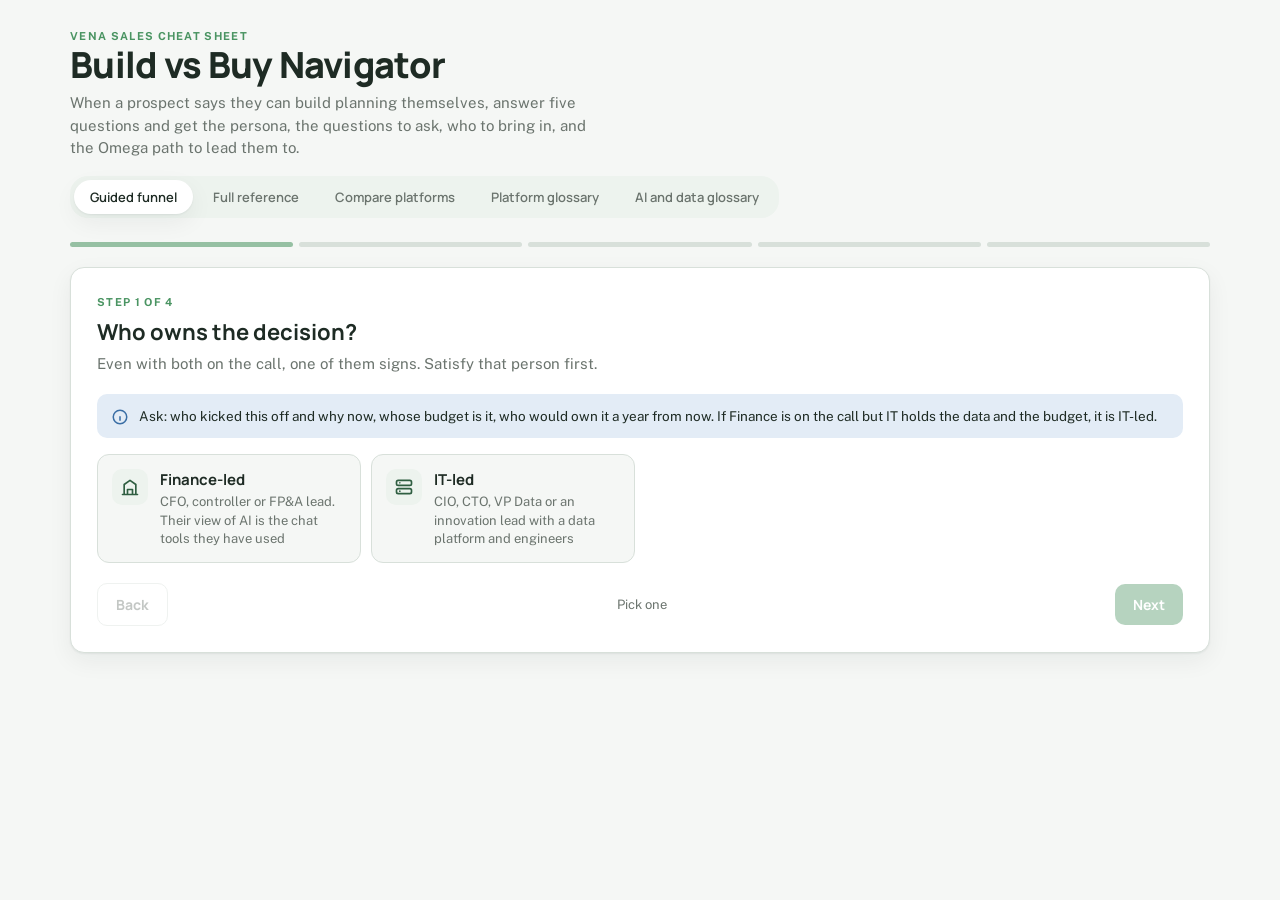
==== commit cb7bffb0: "Redesign compare and glossaries, treat Omega as GA, revamp funnel - Compare: overview cards, head to" ====
--- a/index.html
+++ b/index.html
@@ -225,6 +225,102 @@
 .term .foot{display:flex;justify-content:space-between;gap:8px;align-items:center;font-size:12px}
 .term .foot a{color:var(--info)}
 .empty{padding:30px;text-align:center;color:var(--muted)}
+/* ---------- v2 sections ---------- */
+.xhero{display:grid;grid-template-columns:1fr auto;gap:20px;align-items:end;background:linear-gradient(135deg,var(--accent-deep),var(--accent));color:#fff;border-radius:18px;padding:26px 28px}
+:root[data-theme="dark"] .xhero{color:#0F1A13}
+@media (prefers-color-scheme: dark){:root:not([data-theme="light"]) .xhero{color:#0F1A13}}
+.xhero .eyebrow{color:inherit;opacity:.8}
+.xhero h2{font-size:clamp(22px,3vw,30px);font-weight:800;letter-spacing:-.01em;margin:4px 0 8px}
+.xhero p{max-width:68ch;opacity:.92;font-size:14.5px}
+.xstats{display:flex;gap:10px;flex-wrap:wrap}
+.xstats div{background:rgba(255,255,255,.16);border-radius:12px;padding:10px 14px;min-width:84px;text-align:center}
+.xstats b{display:block;font:800 22px var(--display);font-variant-numeric:tabular-nums}
+.xstats small{font-size:11.5px;opacity:.85}
+@media(max-width:720px){.xhero{grid-template-columns:1fr;padding:22px 20px}}
+.subnav{display:flex;gap:4px;overflow-x:auto;background:var(--surface);border:1px solid var(--line);border-radius:14px;padding:5px;position:sticky;top:env(safe-area-inset-top,0px);z-index:3}
+.subnav button{flex:none;border:0;background:transparent;color:var(--muted);font:700 13px var(--display);padding:9px 14px;border-radius:10px;cursor:pointer;white-space:nowrap}
+.subnav button[aria-selected="true"]{background:var(--accent);color:var(--ink-on-accent)}
+.subnav button:hover:not([aria-selected="true"]){background:var(--surface2);color:var(--fg)}
+.pav{display:inline-grid;place-items:center;border-radius:10px;background:var(--pc);color:#fff;font:800 12px var(--display);flex:none;text-transform:uppercase}
+.chip.sm{padding:5px 11px;font-size:12.5px}
+.chip.pchip[aria-pressed="true"]{background:var(--pc);border-color:var(--pc);color:#fff}
+.filters{display:grid;gap:12px}
+.frow{display:grid;grid-template-columns:96px 1fr;gap:10px;align-items:start}
+.flabel{font:700 11px var(--display);letter-spacing:.08em;text-transform:uppercase;color:var(--muted);padding-top:7px}
+@media(max-width:560px){.frow{grid-template-columns:1fr;gap:4px}.flabel{padding-top:0}}
+.linkbtn{border:0;background:transparent;color:var(--info);font:600 13px var(--body);cursor:pointer;padding:0;text-align:left}
+.linkbtn:hover{text-decoration:underline}
+.ov-grid{display:grid;grid-template-columns:repeat(auto-fill,minmax(300px,1fr));gap:14px}
+.pcard{display:grid;gap:12px;align-content:start;text-align:left;background:var(--surface);border:1px solid var(--line);border-radius:var(--r);padding:18px;cursor:pointer;color:var(--fg);font:inherit;transition:border-color .15s,transform .15s}
+.pcard:hover{border-color:var(--accent)}
+@media (prefers-reduced-motion:no-preference){.pcard:hover{transform:translateY(-2px)}}
+.pc-top{display:flex;gap:12px;align-items:center}
+.pc-top b{font:800 17px var(--display);display:block}
+.pc-top small{color:var(--muted);font-size:12.5px;line-height:1.3;display:block}
+.pc-score{display:grid;grid-template-columns:repeat(3,1fr);gap:6px}
+.pc-score span{background:var(--bg);border-radius:10px;padding:8px;text-align:center;font:800 20px var(--display);font-variant-numeric:tabular-nums}
+.pc-score small{display:block;font:500 11px var(--body);color:var(--muted)}
+.pc-score .win{color:var(--accent-deep)}.pc-score .lose{color:var(--warn)}
+.pc-legend{display:flex;gap:14px;font-size:11.5px;color:var(--muted)}
+.pc-legend i{display:inline-block;width:10px;height:10px;border-radius:3px;margin-right:5px;vertical-align:-1px}
+.pc-sum{font-size:13px;color:var(--muted);display:-webkit-box;-webkit-line-clamp:3;-webkit-box-orient:vertical;overflow:hidden}
+.pc-go{font:700 13px var(--display);color:var(--accent)}
+.cbars{display:grid;gap:6px}
+.cbar{display:grid;grid-template-columns:96px 1fr 1fr;gap:6px;align-items:center;font-size:12px}
+.cbar .cl{color:var(--muted)}
+.track{height:8px;border-radius:99px;background:var(--surface2);overflow:hidden}
+.track i{display:block;height:100%;border-radius:99px}
+.card.shape{background:var(--surface2);border:0}
+.tgrid{display:grid;grid-template-columns:repeat(auto-fill,minmax(280px,1fr));gap:12px}
+.tcard{display:grid;gap:8px;align-content:start;background:var(--surface);border:1px solid var(--line);border-radius:12px;padding:14px;min-width:0;box-shadow:inset 0 3px 0 0 var(--pc)}
+.card .tcard{background:var(--bg)}
+.tc-top{display:flex;gap:10px;align-items:flex-start}
+.tc-top a{color:var(--fg);text-decoration:none}
+.tc-top a:hover{text-decoration:underline}
+.tc-top b{font:700 14.5px var(--display)}
+.tc-top small{display:block;color:var(--muted);font-size:12px}
+.tcard p{font-size:13.5px}
+.tc-foot{display:grid;gap:4px;font-size:12px}
+.cap{justify-self:start;background:var(--surface2);border-radius:6px;padding:2px 8px;font:600 11.5px var(--display)}
+.sg{flex:none;margin-left:auto;border-radius:6px;padding:2px 7px;font:700 11px var(--display);white-space:nowrap;max-width:120px;overflow:hidden;text-overflow:ellipsis}
+.sg.ga{background:var(--accent-soft);color:var(--accent-deep)}
+.sg.preview,.sg.beta{background:var(--amber-soft);color:var(--amber)}
+.sg.other{background:var(--grey-soft);color:var(--muted)}
+ul.checks{list-style:none;padding-left:0}
+ul.checks li{position:relative;padding-left:24px}
+ul.checks li::before{content:"";position:absolute;left:2px;top:6px;width:12px;height:12px;border-radius:4px;border:2px solid var(--warn)}
+.effort{display:grid;grid-template-columns:repeat(auto-fill,minmax(280px,1fr));gap:12px}
+.ef{background:var(--bg);border:1px solid var(--line);border-radius:12px;padding:14px;display:grid;gap:6px;align-content:start}
+.ef-top{display:flex;justify-content:space-between;gap:8px;align-items:flex-start}
+.ef p{font-size:13.5px}
+.lvl{flex:none;border-radius:6px;padding:2px 8px;font:700 11px var(--display)}
+.lvl.high{background:var(--warn-soft);color:var(--warn)}.lvl.med{background:var(--amber-soft);color:var(--amber)}.lvl.low{background:var(--accent-soft);color:var(--accent-deep)}
+.srclist{font-size:13px;padding-left:24px;margin:0;columns:2;column-gap:28px}
+@media(max-width:720px){.srclist{columns:1}}
+.srclist li{break-inside:avoid;margin:3px 0}
+.srclist a{color:var(--info);word-break:break-word}
+.mtx.master.withnotes td.cell{min-width:150px;text-align:left;vertical-align:top}
+.mtx.master.withnotes td.cell p{font-size:12px;margin-top:4px;line-height:1.35}
+.mtx tr.tot td{background:var(--surface2);font-weight:700}
+.cellpop{display:flex;flex-wrap:wrap;gap:6px;align-items:center}
+.cellpop>div,.cellpop>p{flex-basis:100%}
+.az{display:flex;flex-wrap:wrap;gap:3px}
+.az button{border:0;background:var(--surface2);color:var(--fg);font:700 12px var(--display);width:28px;height:28px;border-radius:7px;cursor:pointer}
+.az button:disabled{opacity:.3;cursor:default}
+.az button:not(:disabled):hover{background:var(--accent);color:var(--ink-on-accent)}
+.gl-group{margin-top:22px}
+.gl-letter{font:800 26px var(--display);color:var(--accent);border-bottom:1px solid var(--line);padding-bottom:4px;scroll-margin-top:220px}
+.gl-group .gl-list{margin-top:12px}
+.term-h{display:flex;justify-content:space-between;gap:10px;align-items:flex-start}
+.term .rel span{font:700 11px var(--display);letter-spacing:.06em;text-transform:uppercase;color:var(--muted);align-self:center;margin-right:2px}
+.term .rel button.ext{border-style:dashed}
+#view-glossary,#view-aiglossary{display:grid;gap:16px}
+#view-glossary[hidden],#view-aiglossary[hidden]{display:none}
+#view-glossary .gl-list,#view-aiglossary .gl-list{margin-top:0}
+.pintel{box-shadow:inset 0 4px 0 0 var(--pc)}
+.pintel .list .row{grid-template-columns:150px 1fr}
+@media(max-width:560px){.pintel .list .row{grid-template-columns:1fr}}
+.pintel .term{padding:0;border:0;background:transparent}
 
 </style>
 </head>
@@ -240,7 +336,8 @@
       <button role="tab" aria-selected="true" data-view="guide" id="tab-guide">Guided funnel</button>
       <button role="tab" aria-selected="false" data-view="ref" id="tab-ref">Full reference</button>
       <button role="tab" aria-selected="false" data-view="compare" id="tab-compare">Compare platforms</button>
-      <button role="tab" aria-selected="false" data-view="glossary" id="tab-glossary">Glossary</button>
+      <button role="tab" aria-selected="false" data-view="glossary" id="tab-glossary">Platform glossary</button>
+      <button role="tab" aria-selected="false" data-view="aiglossary" id="tab-aiglossary">AI and data glossary</button>
     </div>
   </header>
 
@@ -252,10 +349,12 @@
   <div id="view-ref" class="ref" hidden></div>
   <div id="view-compare" hidden></div>
   <div id="view-glossary" hidden></div>
+  <div id="view-aiglossary" hidden></div>
 </div>
 
-<script type="application/json" id="compare-json">{"asOf": "2026-10-01", "scale": [{"key": "strong", "label": "Strong", "desc": "Shipped (GA), documented, and meets the criterion for FP&A use without custom development beyond normal configuration"}, {"key": "partial", "label": "Partial", "desc": "Exists but is limited in scope, generic (needs custom build to serve FP&A), or available only in preview or beta"}, {"key": "gap", "label": "Gap", "desc": "No native capability found. The customer must build it or buy another product. Announced-only features score Gap with an Announced tag"}, {"key": "nd", "label": "Not documented", "desc": "No public source found either way in this research. This is not the same as missing, and Vena should check its own Not documented cells first"}, {"key": "info", "label": "Descriptive", "desc": "The report describes this row without a rating (who maintains it, architecture, published limits, pricing, maturity)"}], "statusKeys": ["GA", "Preview", "Beta", "Announced", "Roadmap"], "caveats": [{"text": "Omega is announced, not shipped. Every 2026 release frames cumulative context as future, BARC notes no specific timeline disclosed, and no pricing or SKU is public. Present Omega as roadmap direction and sell the GA agents, MCP and planning platform.", "src": ["https://www.venasolutions.com/newsroom/vena-launches-advanced-financial-consolidation-solution", "https://www.venasolutions.com/newsroom/vena-completes-acquisition-of-morpheo-ai", "https://barc.com/barc-perspective-vena-morpheo-ai/", "https://www.venasolutions.com/newsroom/vena-to-acquire-morpheo-ai", "https://www.venasolutions.com/vena-ai"]}, {"text": "Running Omega on a customer's Databricks is not public. No public source confirms a customer-Databricks deployment, a Databricks partnership, Delta Sharing or Unity Catalog integration, and Vena AI is described as built on Azure and Azure OpenAI. Only Morpheo's pre-acquisition site lists Databricks and Snowflake, as source connectors. Do not claim it externally until Vena publishes it.", "src": ["https://www.venasolutions.com/vena-ai", "https://www.morpheo.ai/"]}, {"text": "MCP write-back is contradictory. The Excelerate release and Spring '26 notes describe plan updates and write-back, but the developer docs list only read tools. Say read access documented, write-back announced until docs change.", "src": ["https://www.venasolutions.com/newsroom/vena-announces-financial-consolidation-and-ai-innovations-at-excelerate-2026", "https://www.venasolutions.com/product-release/fy27/spring/partner", "https://developers.venasolutions.com/docs/mcp-overview"]}, {"text": "Microsoft Fabric Planning competes directly. A Lumel-built, first-party EPM workload is GA as part of the Fabric SKU, metered from August 1, 2026, with zero-copy planning on Power BI semantic models, and it overlaps Acterys' Power BI write-back pitch. Prepare a Fabric Planning battlecard focused on consolidation, Excel and agentic planning.", "src": ["https://learn.microsoft.com/en-us/fabric/iq/plan/overview", "https://community.fabric.microsoft.com/blog/fbc_fabricupdatesblogs/bring-enterprise-planning-to-the-ai-era-with-planning-in-microsoft-fabric-iq/5326315", "https://lumel.com/newsroom/lumel-microsoft-strategic-first-party-alliance-fabric-planning/"]}, {"text": "Morpheo was early-stage at acquisition. It had 7 employees, launched Omega as preview only in November 2025, and listed security as SOC2 Initiated. Avoid enterprise-maturity claims for Omega until Vena publishes controls.", "src": ["https://betakit.com/vena-solutions-set-to-acquire-morpheo-ai-in-agentic-capability-push/", "https://www.newswire.ca/news-releases/morpheo-ai-inc-launches-morpheo-omega-the-ai-coworker-redefining-how-businesses-work-with-data-883540539.html", "https://www.morpheo.ai/"]}, {"text": "Some Vena capabilities are not publicly documented. Allocations and cell-level security did not appear in the Vena sources reviewed, the Scenario Agent is Coming Soon, and Operational Tables are Open Beta. Confirm internally before rating these Strong on a public page.", "src": ["https://www.venasolutions.com/vena-ai", "https://www.venasolutions.com/product-release/fy27/spring/partner"]}, {"text": "Competitor status changes monthly. Snowflake renamed Snowflake Intelligence to CoWork, Databricks renamed Genie spaces to Genie Agents, Google renamed Dataplex to Knowledge Catalog, and many cited features are preview. Re-verify statuses before each publish.", "src": ["https://www.snowflake.com/en/news/press-releases/snowflake-cowork-powers-the-agentic-enterprise-as-the-personal-agent-for-knowledge-workers-to-work-smarter/", "https://docs.databricks.com/aws/en/ai-bi/release-notes/2026", "https://docs.cloud.google.com/dataplex/docs/catalog-overview"]}], "categories": [{"id": "context", "name": "Context and semantic layer", "criteria": [{"id": "semantic_model", "code": "A1", "name": "Semantic model", "desc": "A governed model of measures, dimensions and hierarchies that AI uses to answer questions", "rated": true}, {"id": "business_definitions", "code": "A2", "name": "Business definitions", "desc": "Glossary terms, synonyms and definitions attached to the model", "rated": true}, {"id": "cumulative_memory", "code": "A3", "name": "Cumulative context or memory", "desc": "Context that persists across sessions and users rather than resetting each conversation", "rated": true}, {"id": "learning_from_use", "code": "A4", "name": "Learning from use", "desc": "Usage, feedback or corrections that improve the context, with or without human approval", "rated": true}, {"id": "planning_event_context", "code": "A5", "name": "Planning-event context", "desc": "Memory of assumptions, overrides, approvals and decisions from planning cycles", "rated": true}, {"id": "who_maintains", "code": "A6", "name": "Who maintains it", "desc": "Whether finance or a data team owns the context layer", "rated": false}]}, {"id": "ai", "name": "AI and agents", "criteria": [{"id": "nl_query", "code": "B1", "name": "Natural language query", "desc": "Plain-language questions answered against governed data", "rated": true}, {"id": "agent_orchestration", "code": "B2", "name": "Agent orchestration", "desc": "Multi-step agents that chain tools or other agents", "rated": true}, {"id": "mcp_apis", "code": "B3", "name": "MCP and open APIs", "desc": "Outside AI tools (Claude, ChatGPT, Copilot) reaching the data through MCP", "rated": true}, {"id": "forecasting_ml", "code": "B4", "name": "Forecasting and ML", "desc": "Statistical or ML forecasts and driver analysis", "rated": true}, {"id": "read_write", "code": "B5", "name": "Read vs write", "desc": "Whether agents can change plans or data, with governance", "rated": true}]}, {"id": "planning", "name": "Planning capabilities", "criteria": [{"id": "write_back", "code": "C1", "name": "Write-back", "desc": "Users entering numbers that are saved to the model", "rated": true}, {"id": "versions_scenarios", "code": "C2", "name": "Versions and scenarios", "desc": "Budget, forecast and what-if versions as first-class objects", "rated": true}, {"id": "driver_based", "code": "C3", "name": "Driver-based models", "desc": "Plans calculated from operational drivers", "rated": true}, {"id": "allocations", "code": "C4", "name": "Allocations", "desc": "Spreading costs or targets across entities and departments", "rated": true}, {"id": "consolidation", "code": "C5", "name": "Consolidation", "desc": "Intercompany eliminations, FX translation, ownership", "rated": true}, {"id": "workflow_approvals", "code": "C6", "name": "Workflow and approvals", "desc": "Submission, review and approval routing for plan contributors", "rated": true}, {"id": "audit_trail", "code": "C7", "name": "Audit trail", "desc": "Who changed which number, when and why", "rated": true}, {"id": "security", "code": "C8", "name": "Cell or entity-level security", "desc": "Write and read permissions at the entity or intersection level", "rated": true}, {"id": "excel", "code": "C9", "name": "Excel interface", "desc": "Excel as a planning front end with write-back", "rated": true}]}, {"id": "data", "name": "Data and integration", "criteria": [{"id": "ingestion", "code": "D1", "name": "Ingestion", "desc": "Connectors from ERP, CRM, HR and other sources", "rated": true}, {"id": "non_finance_data", "code": "D2", "name": "Non-finance data", "desc": "Operational data such as headcount, CRM, supply chain", "rated": true}, {"id": "zero_copy", "code": "D3", "name": "Zero-copy vs copy", "desc": "Whether data is used in place or copied into the product", "rated": true}, {"id": "deployment", "code": "D4", "name": "Deployment options", "desc": "Vendor-hosted SaaS vs running in the customer's own account", "rated": true}]}, {"id": "technical", "name": "Technical", "criteria": [{"id": "architecture", "code": "E1", "name": "Architecture", "desc": "The core engine and AI foundation", "rated": false}, {"id": "governance", "code": "E2", "name": "Governance", "desc": "Permissions inherited by AI, audit, data protection", "rated": true}, {"id": "published_limits", "code": "E3", "name": "Published limits", "desc": "Documented caps that matter for finance workloads", "rated": false}]}, {"id": "effort", "name": "Work effort to build FP&A planning", "criteria": [{"id": "components_to_build", "code": "F1", "name": "Planning components still to build", "desc": "How much of a planning application the customer must build on top", "rated": true}]}, {"id": "commercial", "name": "Commercial", "criteria": [{"id": "pricing", "code": "G1", "name": "Pricing model", "desc": "Seats, capacity or consumption, with public prices where available", "rated": false}, {"id": "maturity", "code": "G2", "name": "Maturity of context and agent layer", "desc": "GA vs preview status of the pieces that map to Omega", "rated": false}]}], "providers": [{"id": "vena", "name": "Vena (Morpheo / Omega)", "short": "Vena", "headline": "", "summary": "Vena is a CPM application with shipped AI. The Planning Agent and the MCP Server went GA on May 13, 2026 and advanced consolidation shipped August 26, 2026, so Vena leads every pure data platform on planning depth. Its headline differentiator, the Omega cumulative context engine from the Morpheo acquisition, targets genuine whitespace but is announced, not shipped, with no public GA date, pricing or architecture.", "tools": [{"name": "Planning Agent", "what": "Generates forecasts, updates plans and applies scenario logic in natural language", "mapsTo": "Agent writes and forecasting", "status": "GA", "date": "2026-05-13", "url": "https://www.venasolutions.com/newsroom/vena-announces-financial-consolidation-and-ai-innovations-at-excelerate-2026"}, {"name": "Query Agent", "what": "Turns plain English into MQL", "mapsTo": "Natural language query", "status": "GA", "date": "", "url": "https://www.venasolutions.com/product-release/fy27/spring/partner"}, {"name": "Reporting Agent", "what": "Named Vena agent listed alongside the Query Agent for natural language questions", "mapsTo": "Natural language query", "status": "GA", "date": "", "url": "https://www.venasolutions.com/product-release/fy27/spring/partner"}, {"name": "MCP Server", "what": "Connects Claude, ChatGPT and Microsoft Copilot to live Vena data; developer docs list read tools only", "mapsTo": "MCP and open APIs", "status": "GA", "date": "2026-05-13", "url": "https://www.venasolutions.com/newsroom/vena-announces-financial-consolidation-and-ai-innovations-at-excelerate-2026"}, {"name": "Advanced Financial Consolidation", "what": "Intercompany eliminations, FX translation, ownership structures, period locking, entity-level security and audit history", "mapsTo": "Planning application (consolidation, audit, security)", "status": "GA", "date": "2026-08-26", "url": "https://www.venasolutions.com/newsroom/vena-launches-advanced-financial-consolidation-solution"}, {"name": "Vena Copilot for Teams", "what": "Vena AI inside Microsoft Teams", "mapsTo": "Natural language query in Microsoft surfaces", "status": "GA", "date": "2025-05-15", "url": "https://www.venasolutions.com/newsroom/vena-sets-new-standard-in-agentic-ai-for-fpa-with-microsoft-teams-integration"}, {"name": "Six Microsoft Fabric data integrations", "what": "Fabric data integrations for FP&A data", "mapsTo": "Ingestion", "status": "GA", "date": "2025-11-06", "url": "https://www.venasolutions.com/newsroom/vena-solves-fpa-data-fragmentation-with-six-new-microsoft-fabric-data-integrations"}, {"name": "Operational Tables", "what": "Operational, non-finance data in Vena", "mapsTo": "Non-finance data", "status": "Beta", "date": "", "url": "https://www.venasolutions.com/product-release/fy27/spring/partner"}, {"name": "Acterys", "what": "Power BI and Fabric write-back planning, acquisition completed March 26, 2026", "mapsTo": "Write-back in Power BI", "status": "", "date": "2026-03-26", "url": "https://www.venasolutions.com/newsroom/vena-completes-acterys-acquisition"}, {"name": "Scenario Agent", "what": "Listed as Coming Soon on the Vena AI page", "mapsTo": "Agent orchestration", "status": "Announced", "date": "", "url": "https://www.venasolutions.com/vena-ai"}, {"name": "Vena Omega (Morpheo)", "what": "Cumulative context engine expected to add business context progressively; no GA date, pricing or architecture published", "mapsTo": "Cumulative context, learning from use, planning-event context", "status": "Announced", "date": "", "url": "https://www.venasolutions.com/newsroom/vena-completes-acquisition-of-morpheo-ai"}], "ratings": {"semantic_model": {"r": "strong", "status": "GA", "note": "CubeFLEX finance cube used by AI", "src": ["https://www.venasolutions.com/vena-ai", "https://barc.com/review/vena/"]}, "business_definitions": {"r": "partial", "status": "", "note": "Cube metadata; Omega definitions Announced", "src": ["https://www.venasolutions.com/newsroom/vena-to-acquire-morpheo-ai"]}, "cumulative_memory": {"r": "gap", "status": "Announced", "note": "Omega, no date", "src": ["https://www.venasolutions.com/newsroom/vena-completes-acquisition-of-morpheo-ai", "https://barc.com/barc-perspective-vena-morpheo-ai/"]}, "learning_from_use": {"r": "nd", "status": "", "note": "2024 \"improves over time\" claim only", "src": ["https://www.venasolutions.com/newsroom/vena-introduces-vena-copilot-a-complete-planning-ai-assistant-purpose-built-for-fpa-teams"]}, "planning_event_context": {"r": "gap", "status": "Announced", "note": "Omega to use approvals and decisions", "src": ["https://www.venasolutions.com/newsroom/vena-to-acquire-morpheo-ai", "https://www.venasolutions.com/newsroom/vena-launches-advanced-financial-consolidation-solution"]}, "who_maintains": {"r": "nd", "status": "", "note": "Not documented for Omega", "src": []}, "nl_query": {"r": "strong", "status": "GA", "note": "Query Agent, Reporting Agent", "src": ["https://www.venasolutions.com/product-release/fy27/spring/partner"]}, "agent_orchestration": {"r": "partial", "status": "", "note": "Named agents GA; Scenario Agent coming soon", "src": ["https://www.venasolutions.com/vena-ai"]}, "mcp_apis": {"r": "partial", "status": "GA", "note": "Docs list read tools only", "src": ["https://www.venasolutions.com/newsroom/vena-announces-financial-consolidation-and-ai-innovations-at-excelerate-2026", "https://developers.venasolutions.com/docs/mcp-overview"]}, "forecasting_ml": {"r": "strong", "status": "GA", "note": "Planning Agent forecasts; methods not public", "src": ["https://www.venasolutions.com/newsroom/vena-announces-financial-consolidation-and-ai-innovations-at-excelerate-2026", "https://www.venasolutions.com/newsroom/vena-launches-award-winning-planning-agent-to-redefine-finance-workflows-as-fpa-market-surges-toward-16.9b-by-2030"]}, "read_write": {"r": "strong", "status": "GA", "note": "GA in-app. Planning Agent updates plans; MCP writes disputed", "src": ["https://www.venasolutions.com/newsroom/vena-announces-financial-consolidation-and-ai-innovations-at-excelerate-2026", "https://developers.venasolutions.com/docs/mcp-overview"]}, "write_back": {"r": "strong", "status": "GA", "note": "Excel-native; Acterys in Power BI", "src": ["https://barc.com/review/vena/", "https://www.venasolutions.com/newsroom/vena-completes-acterys-acquisition"]}, "versions_scenarios": {"r": "strong", "status": "GA", "note": "", "src": ["https://www.venasolutions.com/newsroom/vena-launches-advanced-financial-consolidation-solution", "https://www.venasolutions.com/vena-ai"]}, "driver_based": {"r": "strong", "status": "GA", "note": "", "src": ["https://www.venasolutions.com/vena-ai", "https://www.venasolutions.com/newsroom/vena-launches-award-winning-planning-agent-to-redefine-finance-workflows-as-fpa-market-surges-toward-16.9b-by-2030"]}, "allocations": {"r": "nd", "status": "", "note": "Not documented in sources reviewed", "src": []}, "consolidation": {"r": "strong", "status": "GA", "note": "GA Aug 26, 2026", "src": ["https://www.venasolutions.com/newsroom/vena-launches-advanced-financial-consolidation-solution"]}, "workflow_approvals": {"r": "strong", "status": "GA", "note": "Workflow designer, approvals", "src": ["https://barc.com/review/vena/"]}, "audit_trail": {"r": "strong", "status": "GA", "note": "Audit history, provenance", "src": ["https://www.venasolutions.com/newsroom/vena-launches-advanced-financial-consolidation-solution"]}, "security": {"r": "strong", "status": "GA", "note": "Strong for entity, GA; cell-level not documented", "src": ["https://www.venasolutions.com/newsroom/vena-launches-advanced-financial-consolidation-solution", "https://www.venasolutions.com/vena-ai"]}, "excel": {"r": "strong", "status": "GA", "note": "Native Excel", "src": ["https://barc.com/review/vena/"]}, "ingestion": {"r": "partial", "status": "", "note": "Six Fabric integrations GA; BARC flags gaps", "src": ["https://www.venasolutions.com/newsroom/vena-solves-fpa-data-fragmentation-with-six-new-microsoft-fabric-data-integrations", "https://barc.com/review/vena/"]}, "non_finance_data": {"r": "partial", "status": "Beta", "note": "Operational Tables", "src": ["https://www.venasolutions.com/product-release/fy27/spring/partner"]}, "zero_copy": {"r": "nd", "status": "", "note": "Omega data access unpublished", "src": ["https://www.venasolutions.com/vena-ai"]}, "deployment": {"r": "partial", "status": "", "note": "Vena-hosted Azure SaaS only, publicly", "src": ["https://www.venasolutions.com/vena-ai"]}, "architecture": {"r": "info", "status": "", "note": "CPM app; CubeFLEX OLAP plus relational; Azure OpenAI", "src": ["https://www.venasolutions.com/vena-ai", "https://barc.com/review/vena/"]}, "governance": {"r": "strong", "status": "", "note": "Inherited permissions, admin Q&A logs", "src": ["https://www.venasolutions.com/vena-ai", "https://developers.venasolutions.com/docs/mcp-overview"]}, "published_limits": {"r": "info", "status": "", "note": "None published for AI or MCP", "src": []}, "components_to_build": {"r": "strong", "status": "", "note": "Packaged CPM; implementation effort not published", "src": []}, "pricing": {"r": "info", "status": "", "note": "Omega price not public; MACC eligible", "src": ["https://www.venasolutions.com/newsroom/vena-to-acquire-acterys"]}, "maturity": {"r": "info", "status": "", "note": "Agents and MCP GA May 2026; Omega Announced", "src": ["https://www.venasolutions.com/newsroom/vena-announces-financial-consolidation-and-ai-innovations-at-excelerate-2026", "https://www.venasolutions.com/newsroom/vena-completes-acquisition-of-morpheo-ai"]}}, "leads": [], "lags": [], "build": [], "talkTrack": []}, {"id": "snowflake", "name": "Snowflake (Cortex and CoWork)", "short": "Snowflake", "headline": "vs Snowflake Cortex and Snowflake CoWork", "summary": "Snowflake sells the context-and-analytics half, with semantic views, the usage-mined Semantic View Autopilot (GA February 3, 2026), Cortex Agents, CoWork and a GA managed MCP server. It has no native planning product, and its own finance team had to build its long-range planning app, Snowplan, on Streamlit and write-back tables.", "tools": [{"name": "Semantic views", "what": "Governed semantic model that AI queries", "mapsTo": "Semantic layer (CubeFLEX finance cube)", "status": "GA", "date": "2025-08-26", "url": "https://docs.snowflake.com/en/release-notes/2025/9_25"}, {"name": "Semantic View Autopilot", "what": "Generates and updates semantic views from query history, BI dashboards and trusted SQL; data teams certify", "mapsTo": "Learning from use", "status": "GA", "date": "2026-02-03", "url": "https://www.snowflake.com/en/blog/semantic-view-autopilot/"}, {"name": "Verified-query suggestions", "what": "Suggests verified queries from SQL history and agent questions, accepted by a human", "mapsTo": "Learning from use", "status": "", "date": "", "url": "https://docs.snowflake.com/en/user-guide/snowflake-cortex/cortex-analyst/verified-query-suggestions"}, {"name": "Horizon Context", "what": "Context layer with five metadata connectors", "mapsTo": "Business definitions", "status": "Preview", "date": "", "url": "https://atlan.com/know/snowflake/summit-2026-announcements/"}, {"name": "Cortex Sense", "what": "Runtime context layer Snowflake says will learn from signals; status conflicted across sources", "mapsTo": "Cumulative context", "status": "Preview", "date": "2026-07", "url": "https://www.snowflake.com/en/blog/enterprise-ai-agents-grounded-context/"}, {"name": "Cortex Analyst", "what": "Natural language to SQL; 90%+ claim from an internal 2024 benchmark", "mapsTo": "Natural language query (Query Agent)", "status": "GA", "date": "", "url": "https://www.snowflake.com/en/engineering-blog/cortex-analyst-text-to-sql-accuracy-bi/"}, {"name": "CoWork (formerly Snowflake Intelligence)", "what": "Packaged business-user agent app with per-user memory that inherits row-access and column security", "mapsTo": "Natural language query and per-user memory", "status": "GA", "date": "", "url": "https://docs.snowflake.com/en/user-guide/snowflake-cortex/snowflake-cowork"}, {"name": "Cortex Agents", "what": "Plan, tool-use and reflect loop with persisted threads and feedback capture", "mapsTo": "Agent orchestration (Vena named agents)", "status": "GA", "date": "", "url": "https://docs.snowflake.com/en/user-guide/snowflake-cortex/cortex-agents"}, {"name": "Snowflake-managed MCP server", "what": "Managed MCP server, 50 tools per server", "mapsTo": "MCP Server", "status": "GA", "date": "2025-11-04", "url": "https://docs.snowflake.com/en/user-guide/snowflake-cortex/cortex-agents-mcp"}, {"name": "Native Apps with Cortex Agents and MCP", "what": "Channel for a third party to ship agents inside a customer's Snowflake account", "mapsTo": "Deployment in the customer account", "status": "GA", "date": "2026-08-07", "url": "https://docs.snowflake.com/en/release-notes/2026/other/2026-08-07-native-apps-agents-mcp-ga"}, {"name": "Hybrid Tables", "what": "Transactional tables used for custom write-back; GA per Snowflake, public preview per Flexera", "mapsTo": "Write-back", "status": "GA", "date": "2024-11-12", "url": "https://www.snowflake.com/en/blog/unistore-general-availability/"}, {"name": "Snowflake Postgres", "what": "Postgres service used for custom write-back", "mapsTo": "Write-back", "status": "GA", "date": "2026-02-24", "url": "https://docs.snowflake.com/en/release-notes/2026/other/2026-02-24-snowflake-postgres-ga"}, {"name": "Zero-copy integrations", "what": "Bidirectional zero-copy with SAP and Salesforce (GA) and Workday (Preview)", "mapsTo": "Data access", "status": "GA", "date": "", "url": "https://www.snowflake.com/en/product/features/zero-copy-integrations/"}, {"name": "ML.FORECAST", "what": "Forecasting function in SQL", "mapsTo": "Forecasting (Planning Agent)", "status": "GA", "date": "", "url": "https://docs.snowflake.com/en/user-guide/ml-functions/forecasting"}, {"name": "Excel Extension", "what": "Described as GA soon, no write-back shown", "mapsTo": "Excel interface", "status": "Announced", "date": "", "url": "https://www.snowflake.com/en/news/press-releases/snowflake-cowork-powers-the-agentic-enterprise-as-the-personal-agent-for-knowledge-workers-to-work-smarter/"}, {"name": "Openflow gen-2", "what": "Ingestion runtime; gen-2 connectors Preview", "mapsTo": "Ingestion", "status": "GA", "date": "2026-09-08", "url": "https://docs.snowflake.com/en/release-notes/2026/other/2026-09-08-openflow-gen2-deployment-runtime-ga"}], "ratings": {"semantic_model": {"r": "strong", "status": "GA", "note": "Semantic views", "src": ["https://docs.snowflake.com/en/release-notes/2025/9_25", "https://colrows.com/blogs/snowflake-semantic-views/"]}, "business_definitions": {"r": "partial", "status": "", "note": "Synonyms; Horizon Context Preview", "src": ["https://atlan.com/know/snowflake/summit-2026-announcements/"]}, "cumulative_memory": {"r": "partial", "status": "", "note": "Per-user CoWork memory, status conflicted", "src": ["https://docs.snowflake.com/en/user-guide/snowflake-cortex/snowflake-cowork", "https://www.snowflake.com/en/news/press-releases/snowflake-cowork-powers-the-agentic-enterprise-as-the-personal-agent-for-knowledge-workers-to-work-smarter/"]}, "learning_from_use": {"r": "strong", "status": "GA", "note": "Autopilot proposes updates, humans certify", "src": ["https://www.snowflake.com/en/blog/semantic-view-autopilot/", "https://docs.snowflake.com/en/user-guide/snowflake-cortex/cortex-analyst/verified-query-suggestions"]}, "planning_event_context": {"r": "gap", "status": "", "note": "No planning workflow to learn from", "src": ["https://www.snowflake.com/en/blog/fpa-ai-modernization-snowplan-v2/"]}, "who_maintains": {"r": "info", "status": "", "note": "Data teams review and certify", "src": ["https://www.snowflake.com/en/blog/semantic-view-autopilot/"]}, "nl_query": {"r": "strong", "status": "GA", "note": "Cortex Analyst, CoWork", "src": ["https://docs.snowflake.com/en/user-guide/snowflake-cortex/cortex-agents", "https://docs.snowflake.com/en/user-guide/snowflake-cortex/snowflake-cowork"]}, "agent_orchestration": {"r": "strong", "status": "GA", "note": "Cortex Agents tool loop", "src": ["https://docs.snowflake.com/en/user-guide/snowflake-cortex/cortex-agents"]}, "mcp_apis": {"r": "strong", "status": "GA", "note": "Managed MCP", "src": ["https://docs.snowflake.com/en/user-guide/snowflake-cortex/cortex-agents-mcp"]}, "forecasting_ml": {"r": "strong", "status": "GA", "note": "ML.FORECAST in SQL", "src": ["https://docs.snowflake.com/en/user-guide/ml-functions/forecasting"]}, "read_write": {"r": "partial", "status": "", "note": "Writes via custom procedures as tools", "src": ["https://docs.snowflake.com/en/user-guide/snowflake-cortex/cortex-agents"]}, "write_back": {"r": "partial", "status": "", "note": "Hybrid Tables, Postgres, custom UI", "src": ["https://www.snowflake.com/en/blog/unistore-general-availability/", "https://docs.snowflake.com/en/release-notes/2026/other/2026-02-24-snowflake-postgres-ga"]}, "versions_scenarios": {"r": "gap", "status": "", "note": "Custom build, as in Snowplan", "src": ["https://www.snowflake.com/en/blog/fpa-ai-modernization-snowplan-v2/"]}, "driver_based": {"r": "gap", "status": "", "note": "", "src": []}, "allocations": {"r": "gap", "status": "", "note": "", "src": []}, "consolidation": {"r": "gap", "status": "", "note": "", "src": []}, "workflow_approvals": {"r": "gap", "status": "", "note": "Multi-Party Approval is an admin control", "src": ["https://www.recordlydata.com/blog/a-curated-list-of-new-snowflake-features-released-at-snowflake-summit-2026"]}, "audit_trail": {"r": "partial", "status": "", "note": "Agent audit; plan audit custom", "src": ["https://atlan.com/know/snowflake/summit-2026-announcements/", "https://www.flexera.com/blog/finops/snowflake-hybrid-tables/"]}, "security": {"r": "partial", "status": "", "note": "Read-side row and column policies", "src": ["https://docs.snowflake.com/en/user-guide/snowflake-cortex/snowflake-cowork"]}, "excel": {"r": "partial", "status": "Announced", "note": "Excel Extension \"GA soon,\" no write-back shown", "src": ["https://www.snowflake.com/en/news/press-releases/snowflake-cowork-powers-the-agentic-enterprise-as-the-personal-agent-for-knowledge-workers-to-work-smarter/"]}, "ingestion": {"r": "strong", "status": "GA", "note": "Openflow; gen-2 connectors Preview", "src": ["https://docs.snowflake.com/en/release-notes/2026/other/2026-09-08-openflow-gen2-deployment-runtime-ga"]}, "non_finance_data": {"r": "strong", "status": "", "note": "Zero-copy Salesforce, SAP", "src": ["https://www.snowflake.com/en/product/features/zero-copy-integrations/"]}, "zero_copy": {"r": "strong", "status": "", "note": "Zero-copy SAP GA; Workday Preview", "src": ["https://www.snowflake.com/en/product/features/zero-copy-integrations/"]}, "deployment": {"r": "strong", "status": "", "note": "Customer account; Native Apps GA", "src": ["https://docs.snowflake.com/en/release-notes/2026/other/2026-08-07-native-apps-agents-mcp-ga"]}, "architecture": {"r": "info", "status": "", "note": "Data cloud; semantic views plus Cortex", "src": ["https://docs.snowflake.com/en/user-guide/snowflake-cortex/cortex-agents"]}, "governance": {"r": "strong", "status": "", "note": "Policies inherited by CoWork", "src": ["https://docs.snowflake.com/en/user-guide/snowflake-cortex/snowflake-cowork"]}, "published_limits": {"r": "info", "status": "", "note": "MCP 50 tools, 250 KB responses", "src": ["https://docs.snowflake.com/en/user-guide/snowflake-cortex/cortex-agents-mcp"]}, "components_to_build": {"r": "gap", "status": "", "note": "Full planning app, per Snowplan", "src": ["https://www.snowflake.com/en/blog/fpa-ai-modernization-snowplan-v2/"]}, "pricing": {"r": "info", "status": "", "note": "AI Credits $2.00 or $2.20", "src": ["https://docs.snowflake.com/en/user-guide/snowflake-cortex/pricing"]}, "maturity": {"r": "info", "status": "", "note": "Core GA; Cortex Sense Preview", "src": ["https://www.snowflake.com/en/blog/enterprise-ai-agents-grounded-context/", "https://atlan.com/know/snowflake/summit-2026-announcements/"]}}, "leads": [{"text": "Snowflake has no native planning product. Snowplan, its internal planning app for 40+ entities, needed a custom Streamlit interface, write-back, versioned scenarios, review and approval, and row-level controls.", "src": ["https://www.snowflake.com/en/blog/fpa-ai-modernization-snowplan-v2/"]}, {"text": "Snowflake points customers to Forward Deployed Finance Specialists rather than a product, and its SVP of Finance concedes not every finance team has engineers inside the function.", "src": ["https://www.snowflake.com/en/blog/fpa-ai-modernization-snowplan-v2/", "https://www.snowflake.com/en/blog/cortex-code-fpa-real-time-insight/"]}, {"text": "Vena ships versions, approvals, consolidation, audit history and Excel write-back as product.", "src": ["https://www.venasolutions.com/newsroom/vena-launches-advanced-financial-consolidation-solution", "https://barc.com/review/vena/"]}, {"text": "Vena's Planning Agent writes plans inside governed workflows, while Snowflake agents write only through procedures a developer builds.", "src": ["https://www.venasolutions.com/newsroom/vena-announces-financial-consolidation-and-ai-innovations-at-excelerate-2026", "https://docs.snowflake.com/en/user-guide/snowflake-cortex/cortex-agents"]}, {"text": "Snowflake's Multi-Party Approval is a governance four-eyes control, not a budget submission workflow.", "src": ["https://www.recordlydata.com/blog/a-curated-list-of-new-snowflake-features-released-at-snowflake-summit-2026"]}, {"text": "Snowflake's Excel Extension is GA soon with no write-back shown, while Vena is native Excel.", "src": ["https://www.snowflake.com/en/news/press-releases/snowflake-cowork-powers-the-agentic-enterprise-as-the-personal-agent-for-knowledge-workers-to-work-smarter/", "https://barc.com/review/vena/"]}], "lags": [{"text": "Snowflake's learning loop is real and shipping. Verified-query suggestions and Autopilot propose updates that humans certify, and Vena has nothing equivalent documented.", "src": ["https://docs.snowflake.com/en/user-guide/snowflake-cortex/cortex-analyst/verified-query-suggestions", "https://www.snowflake.com/en/blog/semantic-view-autopilot/"]}, {"text": "Snowflake ships per-user CoWork memory while Omega is announced.", "src": ["https://docs.snowflake.com/en/user-guide/snowflake-cortex/snowflake-cowork", "https://www.venasolutions.com/newsroom/vena-completes-acquisition-of-morpheo-ai"]}, {"text": "Snowflake leads on agent orchestration and MCP breadth.", "src": ["https://docs.snowflake.com/en/user-guide/snowflake-cortex/cortex-agents", "https://docs.snowflake.com/en/user-guide/snowflake-cortex/cortex-agents-mcp"]}, {"text": "Snowflake wins on data gravity, with zero-copy SAP and Salesforce GA and Workday in private preview.", "src": ["https://www.snowflake.com/en/product/features/zero-copy-integrations/"]}, {"text": "Parity on semantic layer and natural language query. Vena is finance-specific, Snowflake broader. Neither side has independent accuracy figures.", "src": ["https://docs.snowflake.com/en/release-notes/2025/9_25", "https://www.snowflake.com/en/engineering-blog/cortex-analyst-text-to-sql-accuracy-bi/", "https://www.venasolutions.com/product-release/fy27/spring/partner"]}], "build": ["Planning data model with versions, scenarios and hierarchy rollups", "Grid or Excel input layer with validation and locking", "Calculation engine for drivers, allocations, FX and consolidation", "Submission and approval workflow", "Intersection-level write security (row and column policies govern reads)", "Plan-change audit trail (one secondary source says Hybrid Tables lack Time Travel)", "Planning-aware semantics for the agent"], "talkTrack": ["Snowflake is an excellent place to keep and query finance data, and its AI on top of that data is moving fast.", "What Snowflake does not sell is a planning application. Its own finance team had to build one on Streamlit, and Snowflake sends customers forward-deployed specialists to do the same.", "Vena gives you versions, approvals, consolidation, audit and Excel write-back from day one, plus GA agents that update plans inside that workflow.", "Confirm Vena's Snowflake integration path internally before promising connectivity, because no Vena source documents one."]}, {"id": "databricks", "name": "Databricks (Unity Catalog and Genie)", "short": "Databricks", "headline": "vs Databricks Unity Catalog and Genie", "summary": "Databricks gives roughly the context-and-analytics half, with Unity Catalog metric views, GA Genie Agents and a GA Supervisor Agent. Genie Ontology (public preview) is the most direct competitor to the context-accumulates-with-use story, but Genie is read-only and Databricks' own finance accelerator brings in BOARD for plan versions and scenarios.", "tools": [{"name": "Unity Catalog metric views", "what": "Governed metrics and dimensions in Unity Catalog", "mapsTo": "Semantic layer (CubeFLEX finance cube)", "status": "GA", "date": "", "url": "https://docs.databricks.com/aws/en/metric-views"}, {"name": "Unity Catalog Glossary", "what": "Business glossary, described as preview coming soon", "mapsTo": "Business definitions", "status": "Announced", "date": "", "url": "https://www.databricks.com/blog/whats-new-unity-catalog-data-ai-summit-2026"}, {"name": "Genie Ontology", "what": "Combines Unity Catalog semantics with snippets inferred from dashboards, SQL and Genie Agents, each given an authority score", "mapsTo": "Cumulative context and learning from use", "status": "Preview", "date": "2026-06-16", "url": "https://docs.databricks.com/aws/en/genie/genie-ontology"}, {"name": "Genie One memory", "what": "Per-user memory in Genie One chat", "mapsTo": "Cumulative context", "status": "Beta", "date": "", "url": "https://docs.databricks.com/aws/en/genie-one/chat"}, {"name": "Genie Agents (formerly Genie spaces)", "what": "Natural language agents over governed data; generated queries are always read-only", "mapsTo": "Natural language query (Query Agent)", "status": "GA", "date": "2026-06-16", "url": "https://www.databricks.com/blog/introducing-genie-one-genie-ontology-and-genie-agents"}, {"name": "Agent mode", "what": "Agent mode for Genie", "mapsTo": "Natural language query", "status": "GA", "date": "2026-07-02", "url": "https://docs.databricks.com/aws/en/ai-bi/release-notes/2026"}, {"name": "Agent Bricks Supervisor Agent", "what": "Orchestrates Genie, document agents and MCP servers", "mapsTo": "Agent orchestration", "status": "GA", "date": "2026-02-10", "url": "https://www.databricks.com/blog/agent-bricks-supervisor-agent-now-ga-orchestrate-enterprise-agents"}, {"name": "Managed MCP servers", "what": "Five managed MCP servers", "mapsTo": "MCP Server", "status": "Preview", "date": "", "url": "https://docs.databricks.com/gcp/en/agents/mcp-tools/managed-mcp"}, {"name": "Managed agent memory", "what": "Managed memory store for agents", "mapsTo": "Planning-event memory building block", "status": "Beta", "date": "", "url": "https://docs.databricks.com/aws/en/agents/agent-memory/managed-memory"}, {"name": "Lakebase", "what": "Serverless Postgres for transactional apps; GA on AWS, Azure in beta", "mapsTo": "Write-back store", "status": "GA", "date": "2026-02-03", "url": "https://databricks.com/blog/databricks-lakebase-generally-available"}, {"name": "Excel add-in", "what": "Excel add-in; write-back supports table-level writes only", "mapsTo": "Excel interface", "status": "Preview", "date": "2026-04-21", "url": "https://www.databricks.com/blog/introducing-databricks-excel-add-business-users"}, {"name": "ai_forecast", "what": "Forecasting SQL function", "mapsTo": "Forecasting (Planning Agent)", "status": "Preview", "date": "", "url": "https://docs.databricks.com/aws/en/sql/language-manual/functions/ai_forecast"}, {"name": "Lakeflow Connect", "what": "Managed SaaS connectors incl. NetSuite and Workday", "mapsTo": "Ingestion", "status": "GA", "date": "", "url": "https://docs.databricks.com/aws/en/ingestion/lakeflow-connect/saas-overview"}, {"name": "OpenSharing (formerly Delta Sharing)", "what": "In-place data sharing", "mapsTo": "Data access", "status": "", "date": "2026-06-10", "url": "https://www.databricks.com/company/newsroom/press-releases/databricks-announces-opensharing"}], "ratings": {"semantic_model": {"r": "strong", "status": "GA", "note": "UC metric views", "src": ["https://docs.databricks.com/aws/en/metric-views"]}, "business_definitions": {"r": "partial", "status": "", "note": "Synonyms; Glossary \"preview coming soon\"", "src": ["https://docs.databricks.com/aws/en/metric-views", "https://www.databricks.com/blog/whats-new-unity-catalog-data-ai-summit-2026"]}, "cumulative_memory": {"r": "partial", "status": "Beta", "note": "Per-user Genie One memory", "src": ["https://docs.databricks.com/aws/en/genie-one/chat"]}, "learning_from_use": {"r": "partial", "status": "Preview", "note": "Ontology authority-scored snippets", "src": ["https://docs.databricks.com/aws/en/genie/genie-ontology"]}, "planning_event_context": {"r": "gap", "status": "", "note": "Learns from analytics artifacts", "src": ["https://docs.databricks.com/aws/en/genie/genie-ontology"]}, "who_maintains": {"r": "info", "status": "", "note": "Data engineers via UC privileges", "src": ["https://learn.microsoft.com/en-us/azure/databricks/business-semantics/metric-views/create-edit"]}, "nl_query": {"r": "strong", "status": "GA", "note": "Genie Agents, agent mode", "src": ["https://docs.databricks.com/aws/en/ai-bi/release-notes/2026", "https://learn.microsoft.com/en-us/azure/databricks/genie-agents/concepts"]}, "agent_orchestration": {"r": "strong", "status": "GA", "note": "Supervisor Agent", "src": ["https://www.databricks.com/blog/agent-bricks-supervisor-agent-now-ga-orchestrate-enterprise-agents"]}, "mcp_apis": {"r": "partial", "status": "Preview", "note": "Five managed MCP servers", "src": ["https://docs.databricks.com/gcp/en/agents/mcp-tools/managed-mcp"]}, "forecasting_ml": {"r": "partial", "status": "Preview", "note": "ai_forecast", "src": ["https://docs.databricks.com/aws/en/sql/language-manual/functions/ai_forecast"]}, "read_write": {"r": "gap", "status": "", "note": "Genie read-only; MCP writes Beta", "src": ["https://learn.microsoft.com/en-us/azure/databricks/genie-agents/concepts", "https://docs.databricks.com/aws/en/ai-bi/release-notes/2026"]}, "write_back": {"r": "partial", "status": "", "note": "Lakebase plus Apps; Excel overwrite only", "src": ["https://databricks.com/blog/databricks-lakebase-generally-available", "https://docs.databricks.com/aws/en/integrations/excel-write-back"]}, "versions_scenarios": {"r": "gap", "status": "", "note": "Database branching only", "src": ["https://databricks.com/blog/databricks-lakebase-generally-available"]}, "driver_based": {"r": "gap", "status": "", "note": "", "src": []}, "allocations": {"r": "gap", "status": "", "note": "", "src": []}, "consolidation": {"r": "gap", "status": "", "note": "", "src": []}, "workflow_approvals": {"r": "gap", "status": "", "note": "Lakeflow Jobs is data orchestration", "src": ["https://www.flexera.com/blog/perspectives/databricks-data-ai-summit-2026/"]}, "audit_trail": {"r": "partial", "status": "", "note": "Audit events, lineage", "src": ["https://docs.databricks.com/aws/en/ai-bi/release-notes/2026", "https://www.databricks.com/blog/whats-new-unity-catalog-data-ai-summit-2026"]}, "security": {"r": "partial", "status": "", "note": "ABAC, read-side", "src": ["https://www.databricks.com/blog/abac-row-filtering-and-column-masking-policies-governed-tags-and-data-classification-are-now"]}, "excel": {"r": "partial", "status": "Preview", "note": "Table-level write only", "src": ["https://www.databricks.com/blog/introducing-databricks-excel-add-business-users", "https://docs.databricks.com/aws/en/integrations/excel-write-back"]}, "ingestion": {"r": "strong", "status": "GA", "note": "Lakeflow Connect incl. NetSuite, Workday", "src": ["https://docs.databricks.com/aws/en/ingestion/lakeflow-connect/saas-overview"]}, "non_finance_data": {"r": "strong", "status": "", "note": "Lakehouse-wide", "src": ["https://docs.databricks.com/aws/en/ingestion/lakeflow-connect/saas-overview"]}, "zero_copy": {"r": "strong", "status": "", "note": "OpenSharing", "src": ["https://www.databricks.com/company/newsroom/press-releases/databricks-announces-opensharing"]}, "deployment": {"r": "strong", "status": "", "note": "Customer workspace", "src": ["https://docs.databricks.com/gcp/en/agents/mcp-tools/managed-mcp"]}, "architecture": {"r": "info", "status": "", "note": "Lakehouse; Unity Catalog, Genie, Lakebase", "src": ["https://www.databricks.com/blog/introducing-genie-one-genie-ontology-and-genie-agents"]}, "governance": {"r": "strong", "status": "GA", "note": "ABAC, 10,000+ policies", "src": ["https://www.databricks.com/blog/abac-row-filtering-and-column-masking-policies-governed-tags-and-data-classification-are-now"]}, "published_limits": {"r": "info", "status": "", "note": "50 tables per Genie agent", "src": ["https://docs.databricks.com/aws/en/ai-bi/release-notes/2026"]}, "components_to_build": {"r": "gap", "status": "", "note": "Full planning half; accelerator uses BOARD", "src": ["https://www.databricks.com/blog/foundational-context-cross-industry-function-specific-accelerators-lakebase"]}, "pricing": {"r": "info", "status": "", "note": "DBUs; Genie free for users to Jan 31, 2027", "src": ["https://learn.microsoft.com/en-us/azure/databricks/genie/monitor-cost"]}, "maturity": {"r": "info", "status": "", "note": "Core GA; Ontology Preview, memory Beta", "src": ["https://docs.databricks.com/aws/en/genie/genie-ontology", "https://docs.databricks.com/aws/en/genie-one/chat"]}}, "leads": [{"text": "Genie is explicitly read-only, and Excel write-back supports table-level writes only, with no row-level updates, appends or merges.", "src": ["https://learn.microsoft.com/en-us/azure/databricks/genie-agents/concepts", "https://docs.databricks.com/aws/en/integrations/excel-write-back"]}, {"text": "Databricks positions itself as the foundation under finance, and its planning accelerator pairs the lakehouse and Genie with BOARD for plan versions and scenarios.", "src": ["https://www.databricks.com/blog/beyond-spreadsheet-how-databricks-delivering-modern-cfo-financial-services", "https://www.databricks.com/blog/foundational-context-cross-industry-function-specific-accelerators-lakebase"]}, {"text": "Established planning vendors connect to Databricks one way. Pigment is import-only with no write-back and Anaplan uses a read pipeline.", "src": ["https://kb.pigment.com/docs/connect-pigment-with-databricks", "https://help.anaplan.com/import-data-from-databricks-6db47b71-cf74-48ac-a2e0-2ba3d996b1e7"]}, {"text": "Vena's MCP Server is GA while Databricks' managed MCP servers are public preview.", "src": ["https://www.venasolutions.com/newsroom/vena-announces-financial-consolidation-and-ai-innovations-at-excelerate-2026", "https://docs.databricks.com/gcp/en/agents/mcp-tools/managed-mcp"]}, {"text": "Vena's Planning Agent writes plans today, while Genie is read-only and MCP writes are Beta.", "src": ["https://www.venasolutions.com/newsroom/vena-announces-financial-consolidation-and-ai-innovations-at-excelerate-2026", "https://learn.microsoft.com/en-us/azure/databricks/genie-agents/concepts", "https://docs.databricks.com/aws/en/ai-bi/release-notes/2026"]}], "lags": [{"text": "Genie Ontology is the most direct competitor to the context-accumulates-with-use story, framed as model the head and learn the tail.", "src": ["https://docs.databricks.com/aws/en/genie/genie-ontology", "https://www.databricks.com/blog/data-ontology-defined-context-layer-your-ai-agents-are-missing"]}, {"text": "Databricks publishes internal accuracy claims, such as 32% to over 90% on an internal benchmark, which no Vena figure matches, though none are independent.", "src": ["https://www.databricks.com/blog/pushing-frontier-data-agents-genie"]}, {"text": "Databricks leads on orchestration with the GA Supervisor Agent.", "src": ["https://www.databricks.com/blog/agent-bricks-supervisor-agent-now-ga-orchestrate-enterprise-agents"]}, {"text": "Databricks leads on data in place through OpenSharing.", "src": ["https://www.databricks.com/company/newsroom/press-releases/databricks-announces-opensharing"]}, {"text": "Pilot economics favor Databricks. Genie usage by human users is free through January 31, 2027.", "src": ["https://learn.microsoft.com/en-us/azure/databricks/genie/monitor-cost"]}, {"text": "Its learning is still curated. Genie Ontology learns from analytics artifacts, not planning events, and agent behavior does not change on user feedback alone.", "src": ["https://docs.databricks.com/aws/en/genie/genie-ontology", "https://docs.databricks.com/aws/en/genie-agents/monitor"]}], "build": ["Dimensional planning model with sign logic and version dimensions", "Input layer with intersection-level saves (the Excel add-in only overwrites tables)", "Version manager (Lakebase branching is a database feature, not business versioning)", "Calculation engine for drivers, spreading, allocations and consolidation", "Business-user approval workflow", "Intersection-level write security (ABAC governs reads)", "Finance-owned administration", "Agents that can write plans"], "talkTrack": ["Databricks is building one of the best AI analytics layers on top of finance data, and Genie Ontology is a smart way to learn business context from how people use data.", "But Genie only reads, and Databricks' own finance accelerator brings in BOARD for budgets and scenarios.", "If you want plans, approvals and consolidation, you either build a CPM product on Lakebase or you buy one. Vena is the one your finance team can run without engineers.", "Do not claim Omega runs on Databricks until Vena announces it."]}, {"id": "fabric", "name": "Microsoft Fabric (Fabric IQ and Fabric Planning)", "short": "Microsoft Fabric", "headline": "vs Microsoft Fabric IQ and Fabric Planning", "summary": "This is the head-to-head that matters most. Fabric IQ bundles Power BI semantic models, an Ontology in preview, read-only data agents and a first-party, Lumel-built Planning workload that is GA by mid-2026 and bills on Fabric capacity from August 1, 2026. Microsoft is at parity on core planning mechanics, while consolidation, allocations and agentic planning are undocumented or on the roadmap.", "tools": [{"name": "Power BI semantic models", "what": "Core semantic item in Fabric IQ", "mapsTo": "Semantic layer (CubeFLEX finance cube)", "status": "GA", "date": "", "url": "https://learn.microsoft.com/en-us/fabric/iq/overview"}, {"name": "Fabric IQ Ontology", "what": "Ontology core item in Fabric IQ", "mapsTo": "Business definitions and context", "status": "Preview", "date": "", "url": "https://learn.microsoft.com/en-us/fabric/iq/ontology/overview"}, {"name": "Graph", "what": "Supporting Fabric IQ item; status conflicts across sources", "mapsTo": "Context layer", "status": "Preview", "date": "", "url": "https://learn.microsoft.com/en-us/fabric/iq/overview"}, {"name": "Fabric data agents", "what": "Natural language agents; 25 rows by 25 columns per answer, read-only, English only", "mapsTo": "Natural language query (Query Agent)", "status": "GA", "date": "2026-03", "url": "https://learn.microsoft.com/en-us/fabric/data-science/concept-data-agent"}, {"name": "Data agents in Copilot Studio", "what": "Copilot Studio integration with Fabric data agents", "mapsTo": "Agent orchestration", "status": "GA", "date": "", "url": "https://community.fabric.microsoft.com/blog/fbc_fabricupdatesblogs/fabric-data-agents-in-microsoft-copilot-studio-generally-available/5362882"}, {"name": "Foundry connection to Fabric IQ", "what": "Connect Foundry agents to Fabric IQ, no SLA", "mapsTo": "Agent orchestration", "status": "Preview", "date": "", "url": "https://learn.microsoft.com/en-us/azure/foundry/agents/how-to/tools/fabric-iq"}, {"name": "Fabric IQ MCP", "what": "MCP server for Fabric IQ, read-only", "mapsTo": "MCP Server", "status": "GA", "date": "", "url": "https://learn.microsoft.com/en-us/fabric/iq/connectors/fabric-iq-mcp"}, {"name": "Planning in Fabric", "what": "Lumel-built EPM and CPM workload with scenarios, what-if, write-back to Fabric SQL and multi-level approvals; billing from August 1, 2026", "mapsTo": "Planning application (write-back, versions, approvals)", "status": "GA", "date": "2026-08-01", "url": "https://learn.microsoft.com/en-us/fabric/iq/plan/overview"}, {"name": "Copilot Memory", "what": "Copilot Memory applies to Chat only", "mapsTo": "Cumulative context", "status": "", "date": "", "url": "https://support.microsoft.com/en-us/microsoft-365-copilot/manage-copilot-memory-in-microsoft-365-copilot"}, {"name": "User data functions", "what": "Functions agents can use to write data", "mapsTo": "Agent write path", "status": "", "date": "", "url": "https://learn.microsoft.com/en-us/fabric/data-engineering/user-data-functions/user-data-functions-overview"}, {"name": "Translytical task flows", "what": "Write-back actions from Power BI reports", "mapsTo": "Input layer", "status": "", "date": "", "url": "https://learn.microsoft.com/en-us/power-bi/create-reports/translytical-task-flow-overview"}, {"name": "Mirroring and OneLake shortcuts", "what": "Mirroring replicates data; shortcuts use it in place", "mapsTo": "Ingestion and data access", "status": "GA", "date": "", "url": "https://azure.microsoft.com/en-us/blog/fabcon-and-sqlcon-2026-unifying-databases-and-fabric-on-a-single-data-platform/"}], "ratings": {"semantic_model": {"r": "strong", "status": "GA", "note": "Power BI semantic models", "src": ["https://learn.microsoft.com/en-us/fabric/iq/overview"]}, "business_definitions": {"r": "partial", "status": "Preview", "note": "Ontology, Prep data for AI", "src": ["https://learn.microsoft.com/en-us/fabric/iq/ontology/overview", "https://learn.microsoft.com/en-us/power-bi/create-reports/copilot-prepare-data-ai"]}, "cumulative_memory": {"r": "gap", "status": "", "note": "Curated context; 28-day chat history", "src": ["https://learn.microsoft.com/en-us/fabric/data-science/concept-data-agent", "https://learn.microsoft.com/en-us/fabric/fundamentals/copilot-fabric-overview"]}, "learning_from_use": {"r": "nd", "status": "", "note": "No feedback loop found", "src": ["https://learn.microsoft.com/en-us/fabric/data-science/concept-data-agent"]}, "planning_event_context": {"r": "gap", "status": "", "note": "Context curated, not learned", "src": ["https://learn.microsoft.com/en-us/fabric/data-science/concept-data-agent"]}, "who_maintains": {"r": "info", "status": "", "note": "Semantic modelers, agent authors", "src": ["https://learn.microsoft.com/en-us/power-bi/create-reports/copilot-prepare-data-ai", "https://learn.microsoft.com/en-us/fabric/data-science/concept-data-agent"]}, "nl_query": {"r": "strong", "status": "GA", "note": "Data agents; 25x25 cap, English only", "src": ["https://learn.microsoft.com/en-us/fabric/data-science/concept-data-agent"]}, "agent_orchestration": {"r": "partial", "status": "", "note": "Copilot Studio GA; Foundry Preview", "src": ["https://community.fabric.microsoft.com/blog/fbc_fabricupdatesblogs/fabric-data-agents-in-microsoft-copilot-studio-generally-available/5362882", "https://learn.microsoft.com/en-us/azure/foundry/agents/how-to/tools/fabric-iq"]}, "mcp_apis": {"r": "strong", "status": "GA", "note": "Fabric IQ MCP, read-only", "src": ["https://learn.microsoft.com/en-us/fabric/iq/connectors/fabric-iq-mcp"]}, "forecasting_ml": {"r": "nd", "status": "", "note": "AI planning on roadmap", "src": ["https://community.fabric.microsoft.com/blog/fbc_fabricupdatesblogs/bring-enterprise-planning-to-the-ai-era-with-planning-in-microsoft-fabric-iq/5326315"]}, "read_write": {"r": "gap", "status": "", "note": "Agents and MCP read-only", "src": ["https://learn.microsoft.com/en-us/fabric/data-science/concept-data-agent", "https://learn.microsoft.com/en-us/fabric/iq/connectors/fabric-iq-mcp"]}, "write_back": {"r": "strong", "status": "GA", "note": "Planning to Fabric SQL", "src": ["https://learn.microsoft.com/en-us/fabric/iq/plan/overview", "https://learn.microsoft.com/en-us/fabric/iq/plan/planning-concept-writeback"]}, "versions_scenarios": {"r": "strong", "status": "GA", "note": "Scenarios and what-if", "src": ["https://learn.microsoft.com/en-us/fabric/iq/plan/overview"]}, "driver_based": {"r": "partial", "status": "", "note": "Measure Trees", "src": ["https://community.fabric.microsoft.com/blog/fbc_fabricupdatesblogs/bring-enterprise-planning-to-the-ai-era-with-planning-in-microsoft-fabric-iq/5326315"]}, "allocations": {"r": "nd", "status": "", "note": "", "src": ["https://community.fabric.microsoft.com/blog/fbc_fabricupdatesblogs/bring-enterprise-planning-to-the-ai-era-with-planning-in-microsoft-fabric-iq/5326315"]}, "consolidation": {"r": "nd", "status": "", "note": "", "src": ["https://community.fabric.microsoft.com/blog/fbc_fabricupdatesblogs/bring-enterprise-planning-to-the-ai-era-with-planning-in-microsoft-fabric-iq/5326315"]}, "workflow_approvals": {"r": "partial", "status": "GA", "note": "Multi-level approvals", "src": ["https://community.fabric.microsoft.com/blog/fbc_fabricupdatesblogs/bring-enterprise-planning-to-the-ai-era-with-planning-in-microsoft-fabric-iq/5326315"]}, "audit_trail": {"r": "partial", "status": "", "note": "Change history formats", "src": ["https://learn.microsoft.com/en-us/fabric/iq/plan/planning-concept-writeback", "https://community.fabric.microsoft.com/blog/fbc_fabricupdatesblogs/bring-enterprise-planning-to-the-ai-era-with-planning-in-microsoft-fabric-iq/5326315"]}, "security": {"r": "partial", "status": "", "note": "Row and column; RLS caveats", "src": ["https://learn.microsoft.com/en-us/fabric/iq/plan/overview-limitations"]}, "excel": {"r": "partial", "status": "", "note": "Excel-like web grid, no add-in documented", "src": ["https://community.fabric.microsoft.com/blog/fbc_fabricupdatesblogs/bring-enterprise-planning-to-the-ai-era-with-planning-in-microsoft-fabric-iq/5326315"]}, "ingestion": {"r": "strong", "status": "GA", "note": "Mirroring, shortcuts", "src": ["https://azure.microsoft.com/en-us/blog/fabcon-and-sqlcon-2026-unifying-databases-and-fabric-on-a-single-data-platform/"]}, "non_finance_data": {"r": "strong", "status": "", "note": "OneLake", "src": ["https://azure.microsoft.com/en-us/blog/fabcon-and-sqlcon-2026-unifying-databases-and-fabric-on-a-single-data-platform/"]}, "zero_copy": {"r": "strong", "status": "", "note": "Direct Lake, shortcuts; mirroring replicates", "src": ["https://azure.microsoft.com/en-us/blog/fabcon-and-sqlcon-2026-unifying-databases-and-fabric-on-a-single-data-platform/", "https://lumel.com/newsroom/lumel-microsoft-strategic-first-party-alliance-fabric-planning/"]}, "deployment": {"r": "strong", "status": "", "note": "Customer Fabric tenant", "src": ["https://learn.microsoft.com/en-us/fabric/fundamentals/copilot-fabric-overview"]}, "architecture": {"r": "info", "status": "", "note": "SaaS on OneLake; Fabric IQ", "src": ["https://learn.microsoft.com/en-us/fabric/iq/overview"]}, "governance": {"r": "strong", "status": "", "note": "Purview DLP and audit", "src": ["https://learn.microsoft.com/en-us/fabric/data-science/concept-data-agent"]}, "published_limits": {"r": "info", "status": "", "note": "Agent answers 25x25; Planning 1.2M cells", "src": ["https://learn.microsoft.com/en-us/fabric/data-science/concept-data-agent", "https://learn.microsoft.com/en-us/fabric/iq/plan/overview-limitations"]}, "components_to_build": {"r": "partial", "status": "", "note": "Still to build: consolidation, allocations, memory, agents", "src": ["https://learn.microsoft.com/en-us/fabric/iq/plan/overview-limitations", "https://community.fabric.microsoft.com/blog/fbc_fabricupdatesblogs/bring-enterprise-planning-to-the-ai-era-with-planning-in-microsoft-fabric-iq/5326315"]}, "pricing": {"r": "info", "status": "", "note": "Fabric CUs; Planning meters from Aug 1, 2026", "src": ["https://learn.microsoft.com/en-us/fabric/iq/plan/overview", "https://community.fabric.microsoft.com/blog/fbc_fabricupdatesblogs/bring-enterprise-planning-to-the-ai-era-with-planning-in-microsoft-fabric-iq/5326315"]}, "maturity": {"r": "info", "status": "", "note": "Planning GA mid-2026; Ontology Preview", "src": ["https://learn.microsoft.com/en-us/fabric/iq/plan/overview", "https://learn.microsoft.com/en-us/fabric/iq/ontology/overview"]}}, "leads": [{"text": "Allocations and financial consolidation do not appear in the Planning pages reviewed, and AI agents for mid-cycle course correction are a roadmap item.", "src": ["https://community.fabric.microsoft.com/blog/fbc_fabricupdatesblogs/bring-enterprise-planning-to-the-ai-era-with-planning-in-microsoft-fabric-iq/5326315"]}, {"text": "Vena's consolidation shipped GA on August 26, 2026 and its Planning Agent went GA on May 13, 2026.", "src": ["https://www.venasolutions.com/newsroom/vena-launches-advanced-financial-consolidation-solution", "https://www.venasolutions.com/newsroom/vena-announces-financial-consolidation-and-ai-innovations-at-excelerate-2026"]}, {"text": "Planning write-back goes only to Fabric SQL and does not update the connected semantic model, each plan item is tied to one semantic model, users without an RLS role see union of all role data, and write-back caps at 1.2 million cells.", "src": ["https://learn.microsoft.com/en-us/fabric/iq/plan/overview-limitations"]}, {"text": "Data agents are capped at 25 rows by 25 columns per answer, cannot write, and are English only, which matters for bilingual Canadian finance teams.", "src": ["https://learn.microsoft.com/en-us/fabric/data-science/concept-data-agent"]}, {"text": "Vena runs in native Excel, while Planning offers an Excel-like web grid with import and export and no documented Excel add-in.", "src": ["https://community.fabric.microsoft.com/blog/fbc_fabricupdatesblogs/bring-enterprise-planning-to-the-ai-era-with-planning-in-microsoft-fabric-iq/5326315", "https://barc.com/review/vena/"]}, {"text": "Vena already works in Microsoft surfaces, with Vena Copilot for Teams GA since May 15, 2025 and the MCP Server supporting Microsoft Copilot as a client.", "src": ["https://www.venasolutions.com/newsroom/vena-sets-new-standard-in-agentic-ai-for-fpa-with-microsoft-teams-integration", "https://www.venasolutions.com/newsroom/vena-announces-financial-consolidation-and-ai-innovations-at-excelerate-2026"]}], "lags": [{"text": "Microsoft wins on procurement. Planning, Copilot and data agents draw on Fabric capacity a customer may already own, with reservations saving about 41% over pay-as-you-go.", "src": ["https://learn.microsoft.com/en-us/fabric/fundamentals/copilot-fabric-overview", "https://learn.microsoft.com/en-us/fabric/iq/plan/overview", "https://azure.microsoft.com/en-us/pricing/details/microsoft-fabric/"]}, {"text": "Microsoft is at parity on core planning mechanics, with scenarios, what-if, write-back, multi-level approvals with change history, and Teams integration.", "src": ["https://learn.microsoft.com/en-us/fabric/iq/plan/overview", "https://community.fabric.microsoft.com/blog/fbc_fabricupdatesblogs/bring-enterprise-planning-to-the-ai-era-with-planning-in-microsoft-fabric-iq/5326315", "https://learn.microsoft.com/en-us/fabric/iq/plan/planning-concept-writeback"]}, {"text": "Microsoft leads on data access, with zero-copy planning on Power BI semantic models and OneLake shortcuts.", "src": ["https://lumel.com/newsroom/lumel-microsoft-strategic-first-party-alliance-fabric-planning/"]}, {"text": "Fabric Planning overlaps Acterys directly, since Acterys pitches Power BI and Fabric write-back planning.", "src": ["https://www.venasolutions.com/newsroom/vena-completes-acterys-acquisition"]}, {"text": "Microsoft's first-party planning partner is Lumel, not Vena. This research could not confirm whether Acterys or Vena ships as a native Fabric workload.", "src": ["https://lumel.com/newsroom/lumel-microsoft-strategic-first-party-alliance-fabric-planning/", "https://azure.microsoft.com/en-us/blog/fabcon-and-sqlcon-2026-unifying-databases-and-fabric-on-a-single-data-platform/"]}, {"text": "Governance through Purview DLP, audit and eDiscovery applies to data agents.", "src": ["https://learn.microsoft.com/en-us/fabric/data-science/concept-data-agent"]}], "build": ["Cumulative memory and learning layer (nothing native does this)", "Consolidation and allocations", "Multi-model driver plans", "Agents in Foundry or Copilot Studio that read through data agents and write through user data functions or Planning APIs", "Budget-calendar process orchestration", "Excel-native experience", "Workarounds for the agent row cap, English-only agents and RLS behavior"], "talkTrack": ["Fabric Planning is a solid budgeting grid on your Power BI models, and it bills on capacity you already own.", "Before you standardize on it, ask three questions. Where does consolidation happen, with eliminations and FX? Will your team work in a web grid or in Excel? What does the AI actually do in the plan today?", "Microsoft lists agentic planning as roadmap, while Vena's Planning Agent is GA.", "Vena runs on the same Microsoft stack, in Excel, in Power BI through Acterys, and in Teams and Copilot through MCP."]}, {"id": "google", "name": "Google Cloud (BigQuery and Looker)", "short": "Google", "headline": "vs BigQuery and Looker Conversational Analytics", "summary": "Google ships a mature semantic layer in LookML, GA conversational analytics (June 23, 2026), a GA BigQuery MCP server and the broadest shipped forecasting toolkit in this comparison. Its data agents are read-only, and corporate FP&A on Google Cloud runs through partner planning tools such as Pigment and Anaplan.", "tools": [{"name": "LookML", "what": "Looker semantic layer", "mapsTo": "Semantic layer (CubeFLEX finance cube)", "status": "GA", "date": "", "url": "https://docs.cloud.google.com/looker/docs/conversational-analytics-overview"}, {"name": "BigQuery measures", "what": "Measures defined in BigQuery", "mapsTo": "Semantic layer", "status": "Preview", "date": "", "url": "https://cloud.google.com/blog/products/data-analytics/introducing-the-google-cloud-knowledge-catalog"}, {"name": "Knowledge Catalog automated context curation", "what": "Generates descriptions, glossaries and verified SQL patterns (Knowledge Catalog was Dataplex until April 10, 2026)", "mapsTo": "Business definitions and learning from use", "status": "Preview", "date": "2026-04-22", "url": "https://cloud.google.com/blog/products/data-analytics/introducing-the-google-cloud-knowledge-catalog"}, {"name": "Knowledge Catalog metadata enrichment pipelines", "what": "Automated metadata enrichment", "mapsTo": "Business definitions", "status": "GA", "date": "2026-10-01", "url": "https://docs.cloud.google.com/bigquery/docs/release-notes"}, {"name": "Memory Bank", "what": "Long-term user preferences and facts across sessions, with revision tracking and IAM-condition access control; billing began September 1, 2026", "mapsTo": "Cumulative context", "status": "GA", "date": "", "url": "https://docs.cloud.google.com/agent-builder/agent-engine/memory-bank/overview?hl=en"}, {"name": "BigQuery conversational analytics", "what": "Data agents combining tables, verified queries, glossaries and instructions; cannot write or run DML", "mapsTo": "Natural language query (Query Agent)", "status": "GA", "date": "2026-06-23", "url": "https://docs.cloud.google.com/bigquery/docs/release-notes"}, {"name": "Conversational Analytics API", "what": "API whose context retrieval learns from past interactions", "mapsTo": "Natural language query and learning from use", "status": "GA", "date": "2026-06-23", "url": "https://docs.cloud.google.com/gemini/data-agents/conversational-analytics-api/release-notes"}, {"name": "ADK, Agent Runtime and A2A", "what": "Agent development kit, runtime and agent-to-agent protocol on Gemini Enterprise Agent Platform", "mapsTo": "Agent orchestration", "status": "", "date": "", "url": "https://cloud.google.com/blog/topics/google-cloud-next/google-cloud-next-2026-wrap-up"}, {"name": "Managed BigQuery MCP server", "what": "Managed MCP server for BigQuery", "mapsTo": "MCP Server", "status": "GA", "date": "2026-04-20", "url": "https://docs.cloud.google.com/bigquery/docs/release-notes"}, {"name": "Managed Looker MCP server", "what": "Managed MCP server for Looker", "mapsTo": "MCP Server", "status": "Preview", "date": "", "url": "https://cloud.google.com/blog/products/business-intelligence/looker-updates-for-agentic-bi-at-next26"}, {"name": "AI.FORECAST (TimesFM)", "what": "Forecasting function in BigQuery", "mapsTo": "Forecasting (Planning Agent)", "status": "GA", "date": "2025-09-30", "url": "https://cloud.google.com/blog/products/data-analytics/ai-based-forecasting-and-analytics-in-bigquery-via-mcp-and-adk"}, {"name": "AI.KEY_DRIVERS", "what": "Key driver analysis function", "mapsTo": "Forecasting and driver analysis", "status": "GA", "date": "2026-09-29", "url": "https://docs.cloud.google.com/bigquery/docs/release-notes"}, {"name": "Looker actions BigQuery write-back", "what": "Customer-deployed Cloud Run reference implementation that only appends rows", "mapsTo": "Write-back", "status": "", "date": "", "url": "https://docs.cloud.google.com/looker/docs/best-practices/bigquery-writeback-actions"}, {"name": "Gemini Enterprise for Financial Services", "what": "Targets credit risk, KYC and portfolio monitoring; no planning, close or variance agents listed", "mapsTo": "Finance agents", "status": "Preview", "date": "2026-08-25", "url": "https://cloud.google.com/blog/products/ai-machine-learning/introducing-gemini-enterprise-for-financial-services"}], "ratings": {"semantic_model": {"r": "strong", "status": "GA", "note": "LookML; BigQuery measures Preview", "src": ["https://docs.cloud.google.com/looker/docs/conversational-analytics-overview", "https://cloud.google.com/blog/products/data-analytics/introducing-the-google-cloud-knowledge-catalog"]}, "business_definitions": {"r": "partial", "status": "", "note": "Agent glossaries; auto-curation Preview", "src": ["https://docs.cloud.google.com/bigquery/docs/conversational-analytics", "https://cloud.google.com/blog/products/data-analytics/introducing-the-google-cloud-knowledge-catalog"]}, "cumulative_memory": {"r": "partial", "status": "GA", "note": "Memory Bank, user-scoped", "src": ["https://docs.cloud.google.com/agent-builder/agent-engine/memory-bank/overview?hl=en"]}, "learning_from_use": {"r": "partial", "status": "Preview", "note": "Automated context curation", "src": ["https://cloud.google.com/blog/products/data-analytics/introducing-the-google-cloud-knowledge-catalog", "https://cloud.google.com/blog/products/data-analytics/understanding-lookers-conversational-analytics-api"]}, "planning_event_context": {"r": "gap", "status": "", "note": "Memory is user-scoped", "src": ["https://docs.cloud.google.com/agent-builder/agent-engine/memory-bank/overview?hl=en"]}, "who_maintains": {"r": "info", "status": "", "note": "LookML developers with Git and CI", "src": ["https://cloud.google.com/blog/products/business-intelligence/how-lookers-semantic-layer-enhances-gen-ai-trustworthiness", "https://cloud.google.com/blog/products/business-intelligence/looker-updates-for-agentic-bi-at-next26"]}, "nl_query": {"r": "strong", "status": "GA", "note": "GA June 23, 2026. Conversational analytics", "src": ["https://docs.cloud.google.com/bigquery/docs/release-notes"]}, "agent_orchestration": {"r": "strong", "status": "", "note": "ADK, Agent Runtime, A2A", "src": ["https://cloud.google.com/blog/topics/google-cloud-next/google-cloud-next-2026-wrap-up", "https://thenewstack.io/google-donates-the-agent2agent-protocol-to-the-linux-foundation/"]}, "mcp_apis": {"r": "strong", "status": "GA", "note": "BigQuery MCP", "src": ["https://docs.cloud.google.com/bigquery/docs/release-notes"]}, "forecasting_ml": {"r": "strong", "status": "GA", "note": "AI.FORECAST, AI.KEY_DRIVERS", "src": ["https://cloud.google.com/blog/products/data-analytics/ai-based-forecasting-and-analytics-in-bigquery-via-mcp-and-adk", "https://docs.cloud.google.com/bigquery/docs/release-notes"]}, "read_write": {"r": "gap", "status": "", "note": "Data agents read-only", "src": ["https://docs.cloud.google.com/bigquery/docs/conversational-analytics"]}, "write_back": {"r": "partial", "status": "", "note": "Append-only Looker actions pattern", "src": ["https://docs.cloud.google.com/looker/docs/best-practices/bigquery-writeback-actions"]}, "versions_scenarios": {"r": "gap", "status": "", "note": "None native", "src": ["https://docs.cloud.google.com/looker/docs/best-practices/bigquery-writeback-actions"]}, "driver_based": {"r": "gap", "status": "", "note": "Key drivers is analysis only", "src": ["https://docs.cloud.google.com/bigquery/docs/release-notes"]}, "allocations": {"r": "gap", "status": "", "note": "", "src": []}, "consolidation": {"r": "gap", "status": "", "note": "", "src": []}, "workflow_approvals": {"r": "gap", "status": "", "note": "Catalog approvals only", "src": ["https://cloud.google.com/blog/topics/google-cloud-next/google-cloud-next-2026-wrap-up"]}, "audit_trail": {"r": "partial", "status": "", "note": "Agent Identity trails", "src": ["https://cloud.google.com/blog/topics/google-cloud-next/google-cloud-next-2026-wrap-up"]}, "security": {"r": "partial", "status": "", "note": "Read-side policies", "src": ["https://docs.cloud.google.com/bigquery/docs/release-notes"]}, "excel": {"r": "gap", "status": "", "note": "Connected Sheets is read and refresh", "src": ["https://support.google.com/docs/answer/9703214?hl=en"]}, "ingestion": {"r": "strong", "status": "GA", "note": "Data Transfer Service", "src": ["https://docs.cloud.google.com/bigquery/docs/release-notes"]}, "non_finance_data": {"r": "strong", "status": "", "note": "BigQuery knowledge sources", "src": ["https://docs.cloud.google.com/bigquery/docs/conversational-analytics"]}, "zero_copy": {"r": "partial", "status": "", "note": "In place in BigQuery; transfers copy", "src": ["https://docs.cloud.google.com/bigquery/docs/release-notes"]}, "deployment": {"r": "strong", "status": "", "note": "Customer project, EU or US residency", "src": ["https://cloud.google.com/blog/products/data-analytics/conversational-analytics-in-google-data-cloud-in-q326"]}, "architecture": {"r": "info", "status": "", "note": "BigQuery, Looker, Agent Platform", "src": ["https://cloud.google.com/blog/topics/google-cloud-next/google-cloud-next-2026-wrap-up"]}, "governance": {"r": "strong", "status": "", "note": "CMEK, VPC-SC", "src": ["https://cloud.google.com/blog/products/data-analytics/conversational-analytics-in-google-data-cloud-in-q326"]}, "published_limits": {"r": "info", "status": "", "note": "50k rows per Looker query; 100 sources", "src": ["https://docs.cloud.google.com/looker/docs/conversational-analytics-overview", "https://docs.cloud.google.com/bigquery/docs/conversational-analytics"]}, "components_to_build": {"r": "gap", "status": "", "note": "Full planning app", "src": ["https://docs.cloud.google.com/looker/docs/best-practices/bigquery-writeback-actions"]}, "pricing": {"r": "info", "status": "", "note": "$3/$20 per M tokens after 2026 trial", "src": ["https://cloud.google.com/products/data-agents/pricing"]}, "maturity": {"r": "info", "status": "", "note": "Core GA June 2026; agentic BI Preview", "src": ["https://docs.cloud.google.com/bigquery/docs/release-notes", "https://cloud.google.com/blog/products/business-intelligence/looker-updates-for-agentic-bi-at-next26"]}}, "leads": [{"text": "Google treats corporate FP&A as a partner category. Gemini Enterprise for Financial Services lists no planning, close or variance agents.", "src": ["https://cloud.google.com/blog/products/ai-machine-learning/introducing-gemini-enterprise-for-financial-services"]}, {"text": "Pigment runs its planning agents on Google Cloud and Anaplan offers BigQuery import and export, so FP&A on Google runs through partners.", "src": ["https://www.pigment.com/newsroom/pigment-partners-with-google-cloud-to-accelerate-ai-led-business-planning", "https://cloud.google.com/blog/topics/partners/anaplan-cloudworks-integrates-with-google-cloud"]}, {"text": "The only documented Looker to BigQuery write-back is a reference implementation that only appends rows.", "src": ["https://docs.cloud.google.com/looker/docs/best-practices/bigquery-writeback-actions"]}, {"text": "Versions, approval workflows, allocations, consolidation, cell-level input security and plan audit are absent from the pages reviewed.", "src": ["https://docs.cloud.google.com/looker/docs/best-practices/bigquery-writeback-actions"]}, {"text": "Google's data agents are read-only while Vena's Planning Agent updates plans.", "src": ["https://docs.cloud.google.com/bigquery/docs/conversational-analytics", "https://www.venasolutions.com/newsroom/vena-announces-financial-consolidation-and-ai-innovations-at-excelerate-2026"]}, {"text": "Data agent tokens are free until December 31, 2026, so pilot costs measured today understate run-rate cost.", "src": ["https://cloud.google.com/products/data-agents/pricing"]}], "lags": [{"text": "Google has the broadest shipped forecasting toolkit, with AI.FORECAST GA since September 30, 2025, TimesFM in Connected Sheets and AI.KEY_DRIVERS GA September 29, 2026.", "src": ["https://cloud.google.com/blog/products/data-analytics/ai-based-forecasting-and-analytics-in-bigquery-via-mcp-and-adk", "https://docs.cloud.google.com/bigquery/docs/release-notes"]}, {"text": "Memory Bank is a GA cross-session memory service, though it is user-scoped rather than shared organizational memory.", "src": ["https://docs.cloud.google.com/agent-builder/agent-engine/memory-bank/overview?hl=en"]}, {"text": "Google leads on agent orchestration with ADK, Agent Runtime and A2A.", "src": ["https://cloud.google.com/blog/topics/google-cloud-next/google-cloud-next-2026-wrap-up", "https://thenewstack.io/google-donates-the-agent2agent-protocol-to-the-linux-foundation/"]}, {"text": "Google claims Looker's semantic layer reduces gen AI query errors by as much as two thirds in internal testing, while a third party calls its business context relatively weak.", "src": ["https://cloud.google.com/blog/products/business-intelligence/how-lookers-semantic-layer-enhances-gen-ai-trustworthiness", "https://blog.rittmananalytics.com/google-next-2026-whats-new-for-looker-bigquery-data-platforms-and-agentic-analytics-732cb3c1aa1b"]}, {"text": "Parity on semantic layer, natural language query and MCP.", "src": ["https://docs.cloud.google.com/looker/docs/conversational-analytics-overview", "https://docs.cloud.google.com/bigquery/docs/release-notes"]}], "build": ["Multidimensional planning model in BigQuery or AlloyDB/Spanner", "Grid or Sheets input app with transactional writes", "Versions and scenarios", "Calculation engine for drivers, allocations, spreading and consolidation", "Submission and approval workflow", "Intersection-level write entitlements (row and column policies govern reads)", "Plan-cell audit trail", "Finance context capture into Memory Bank or tables", "ADK agents with human approval before writes"], "talkTrack": ["Google gives you excellent forecasting functions and a mature semantic layer in Looker, and it is fair to use them for analysis.", "But Google's agents are read-only, and corporate FP&A on Google Cloud runs through partner planning tools.", "Vena is that planning layer, with GA agents that write into governed plans and Excel as the front end your team already uses.", "Confirm Vena's BigQuery integration path internally before promising it."]}, {"id": "aws", "name": "AWS (Amazon Quick, Bedrock AgentCore, SageMaker Catalog)", "short": "AWS", "headline": "vs AWS (Amazon Quick, Bedrock AgentCore, SageMaker Catalog)", "summary": "AWS is a kit of separate services rather than an integrated context layer. AgentCore Memory is the most productized generic agent memory in this comparison, but AWS has no planning or write-back layer in its analytics stack and its packaged forecasting service is closed to new customers.", "tools": [{"name": "SageMaker Unified Studio", "what": "Unifies data tools and governance through SageMaker Catalog", "mapsTo": "Ingestion and governance", "status": "GA", "date": "2025-03-13", "url": "https://aws.amazon.com/about-aws/whats-new/2025/03/amazon-sagemaker-unified-studio-generally-available/"}, {"name": "SageMaker Catalog business metadata", "what": "Glossary enforcement and AI-generated metadata suggestions", "mapsTo": "Business definitions", "status": "GA", "date": "2025-11-19", "url": "https://aws.amazon.com/blogs/aws/new-business-metadata-features-in-amazon-sagemaker-catalog-to-improve-discoverability-across-organizations"}, {"name": "Amazon Quick (launched as Quick Suite)", "what": "Chat, research, automation and BI", "mapsTo": "Natural language query (Query Agent)", "status": "GA", "date": "2025-10", "url": "https://aws.amazon.com/blogs/machine-learning/your-complete-guide-to-amazon-quick-suite-at-aws-reinvent-2025/"}, {"name": "Quick semantic datasets", "what": "Descriptions, synonyms, business rules and named entities inside datasets for natural language querying; no write-back or planning", "mapsTo": "Semantic layer", "status": "", "date": "2026-07-07", "url": "https://aws.amazon.com/blogs/machine-learning/enrich-your-datasets-with-business-context-migrating-from-legacy-topics-to-semantic-datasets-in-amazon-quick/"}, {"name": "Bedrock AgentCore", "what": "Runtime, Memory, Gateway (connects to MCP servers), Identity and Observability", "mapsTo": "Agent orchestration", "status": "GA", "date": "2025-10-13", "url": "https://aws.amazon.com/about-aws/whats-new/2025/10/amazon-bedrock-agentcore-available"}, {"name": "AgentCore Memory", "what": "Short-term events up to 365 days, long-term semantic, summary and preference strategies; flexible namespaces added August 28, 2026", "mapsTo": "Cumulative context", "status": "GA", "date": "", "url": "https://aws.amazon.com/blogs/machine-learning/amazon-bedrock-agentcore-memory-building-context-aware-agents/"}, {"name": "AgentCore episodic memory and Policy", "what": "Episodic memory captures context, reasoning, actions and outcomes; Policy guardrails", "mapsTo": "Learning from use and agent writes", "status": "GA", "date": "2025-12-02", "url": "https://www.aboutamazon.com/news/aws/aws-amazon-bedrock-agent-core-ai-agents"}, {"name": "AWS MCP Server", "what": "Exposes AWS API operations rather than business semantics", "mapsTo": "MCP Server", "status": "GA", "date": "2026-05-06", "url": "https://aws.amazon.com/blogs/aws/the-aws-mcp-server-is-now-generally-available/"}, {"name": "Amazon Forecast", "what": "No longer available to new customers; SageMaker Canvas suggested instead", "mapsTo": "Forecasting (Planning Agent)", "status": "", "date": "", "url": "https://docs.aws.amazon.com/forecast/latest/dg/what-is-forecast.html"}, {"name": "Quick Flows", "what": "Automation flows a customer could use to build workflow", "mapsTo": "Workflow and approvals", "status": "", "date": "2025-12", "url": "https://aws.amazon.com/about-aws/whats-new/2025/12/amazon-quick-suite-research-flows-report-automation"}], "ratings": {"semantic_model": {"r": "partial", "status": "", "note": "Quick semantic datasets for NL BI", "src": ["https://aws.amazon.com/blogs/machine-learning/enrich-your-datasets-with-business-context-migrating-from-legacy-topics-to-semantic-datasets-in-amazon-quick/"]}, "business_definitions": {"r": "strong", "status": "GA", "note": "Catalog glossary with required terms", "src": ["https://aws.amazon.com/blogs/aws/new-business-metadata-features-in-amazon-sagemaker-catalog-to-improve-discoverability-across-organizations"]}, "cumulative_memory": {"r": "partial", "status": "GA", "note": "AgentCore Memory, generic", "src": ["https://aws.amazon.com/blogs/machine-learning/amazon-bedrock-agentcore-memory-building-context-aware-agents/", "https://www.aboutamazon.com/news/aws/aws-amazon-bedrock-agent-core-ai-agents"]}, "learning_from_use": {"r": "partial", "status": "GA", "note": "Episodic memory, generic", "src": ["https://www.aboutamazon.com/news/aws/aws-amazon-bedrock-agent-core-ai-agents"]}, "planning_event_context": {"r": "gap", "status": "", "note": "Customer designs memory schema", "src": ["https://aws.amazon.com/blogs/machine-learning/amazon-bedrock-agentcore-memory-building-context-aware-agents/"]}, "who_maintains": {"r": "info", "status": "", "note": "Data stewards, BI authors", "src": ["https://aws.amazon.com/blogs/aws/new-business-metadata-features-in-amazon-sagemaker-catalog-to-improve-discoverability-across-organizations", "https://aws.amazon.com/blogs/machine-learning/enrich-your-datasets-with-business-context-migrating-from-legacy-topics-to-semantic-datasets-in-amazon-quick/"]}, "nl_query": {"r": "strong", "status": "GA", "note": "Amazon Quick", "src": ["https://aws.amazon.com/blogs/machine-learning/your-complete-guide-to-amazon-quick-suite-at-aws-reinvent-2025/"]}, "agent_orchestration": {"r": "strong", "status": "GA", "note": "Bedrock AgentCore", "src": ["https://aws.amazon.com/about-aws/whats-new/2025/10/amazon-bedrock-agentcore-available"]}, "mcp_apis": {"r": "strong", "status": "GA", "note": "AWS MCP Server, AgentCore Gateway", "src": ["https://aws.amazon.com/blogs/aws/the-aws-mcp-server-is-now-generally-available/", "https://aws.amazon.com/about-aws/whats-new/2025/10/amazon-bedrock-agentcore-available"]}, "forecasting_ml": {"r": "partial", "status": "", "note": "Forecast closed to new customers", "src": ["https://docs.aws.amazon.com/forecast/latest/dg/what-is-forecast.html"]}, "read_write": {"r": "partial", "status": "", "note": "Generic tools with Policy guardrails", "src": ["https://www.aboutamazon.com/news/aws/aws-amazon-bedrock-agent-core-ai-agents"]}, "write_back": {"r": "gap", "status": "", "note": "None in analytics stack", "src": ["https://aws.amazon.com/blogs/machine-learning/enrich-your-datasets-with-business-context-migrating-from-legacy-topics-to-semantic-datasets-in-amazon-quick/"]}, "versions_scenarios": {"r": "gap", "status": "", "note": "", "src": []}, "driver_based": {"r": "gap", "status": "", "note": "", "src": []}, "allocations": {"r": "gap", "status": "", "note": "", "src": []}, "consolidation": {"r": "gap", "status": "", "note": "", "src": []}, "workflow_approvals": {"r": "gap", "status": "", "note": "Build with Flows", "src": ["https://aws.amazon.com/about-aws/whats-new/2025/12/amazon-quick-suite-research-flows-report-automation"]}, "audit_trail": {"r": "gap", "status": "", "note": "Build", "src": []}, "security": {"r": "gap", "status": "", "note": "Build", "src": []}, "excel": {"r": "gap", "status": "", "note": "", "src": []}, "ingestion": {"r": "strong", "status": "GA", "note": "SageMaker Unified Studio", "src": ["https://aws.amazon.com/about-aws/whats-new/2025/03/amazon-sagemaker-unified-studio-generally-available/"]}, "non_finance_data": {"r": "strong", "status": "", "note": "Lakehouse services", "src": ["https://aws.amazon.com/about-aws/whats-new/2025/03/amazon-sagemaker-unified-studio-generally-available/"]}, "zero_copy": {"r": "partial", "status": "", "note": "BDC Connect for Athena planned", "src": ["https://news.sap.com/2026/05/sap-bdc-accelerate-autonomous-enterprise/", "https://www.sap.com/topics/events/sapphire/innovation-news-guide-2026"]}, "deployment": {"r": "strong", "status": "", "note": "Customer account", "src": ["https://aws.amazon.com/about-aws/whats-new/2025/10/amazon-bedrock-agentcore-available"]}, "architecture": {"r": "info", "status": "", "note": "Kit of separate services", "src": ["https://aws.amazon.com/about-aws/whats-new/2025/03/amazon-sagemaker-unified-studio-generally-available/", "https://aws.amazon.com/about-aws/whats-new/2025/10/amazon-bedrock-agentcore-available"]}, "governance": {"r": "strong", "status": "", "note": "IAM context keys, Policy", "src": ["https://aws.amazon.com/blogs/aws/the-aws-mcp-server-is-now-generally-available/", "https://www.aboutamazon.com/news/aws/aws-amazon-bedrock-agent-core-ai-agents"]}, "published_limits": {"r": "info", "status": "", "note": "Service churn (Q Business, Forecast)", "src": ["https://docs.aws.amazon.com/amazonq/latest/qbusiness-ug/qbusiness-availability-change.html", "https://docs.aws.amazon.com/forecast/latest/dg/what-is-forecast.html"]}, "components_to_build": {"r": "gap", "status": "", "note": "Heaviest build", "src": ["https://aws.amazon.com/blogs/machine-learning/enrich-your-datasets-with-business-context-migrating-from-legacy-topics-to-semantic-datasets-in-amazon-quick/"]}, "pricing": {"r": "info", "status": "", "note": "Quick $20 or $40 per user plus $250 per account", "src": ["https://aws.amazon.com/quick/pricing/"]}, "maturity": {"r": "info", "status": "", "note": "AgentCore GA Oct 2025", "src": ["https://aws.amazon.com/about-aws/whats-new/2025/10/amazon-bedrock-agentcore-available"]}}, "leads": [{"text": "AWS has no planning or write-back layer in its analytics stack.", "src": ["https://aws.amazon.com/blogs/machine-learning/enrich-your-datasets-with-business-context-migrating-from-legacy-topics-to-semantic-datasets-in-amazon-quick/"]}, {"text": "AWS's packaged forecasting service is no longer available to new customers, while Vena's Planning Agent forecasts.", "src": ["https://docs.aws.amazon.com/forecast/latest/dg/what-is-forecast.html", "https://www.venasolutions.com/newsroom/vena-announces-financial-consolidation-and-ai-innovations-at-excelerate-2026"]}, {"text": "A customer would build the entire planning layer, from the dimensional model and write-back store to workflow, security, audit and an Excel or grid UI.", "src": ["https://aws.amazon.com/blogs/machine-learning/enrich-your-datasets-with-business-context-migrating-from-legacy-topics-to-semantic-datasets-in-amazon-quick/"]}, {"text": "AWS product churn is a buyer risk. Amazon Q Business and Amazon Forecast are both closed to new customers.", "src": ["https://docs.aws.amazon.com/amazonq/latest/qbusiness-ug/qbusiness-availability-change.html", "https://docs.aws.amazon.com/forecast/latest/dg/what-is-forecast.html"]}], "lags": [{"text": "AgentCore Memory is the most productized generic agent memory in this comparison, with episodic memory GA December 2, 2025 and namespaces scoped by organization, team or environment.", "src": ["https://aws.amazon.com/blogs/machine-learning/amazon-bedrock-agentcore-memory-building-context-aware-agents/", "https://www.aboutamazon.com/news/aws/aws-amazon-bedrock-agent-core-ai-agents", "https://aws.amazon.com/about-aws/whats-new/2026/08/agentcorememory-flexible-namespaces/"]}, {"text": "AWS leads on agent orchestration with Bedrock AgentCore and Policy guardrails.", "src": ["https://aws.amazon.com/about-aws/whats-new/2025/10/amazon-bedrock-agentcore-available", "https://www.aboutamazon.com/news/aws/aws-amazon-bedrock-agent-core-ai-agents"]}, {"text": "AWS ships a GA catalog glossary with required terms.", "src": ["https://aws.amazon.com/blogs/aws/new-business-metadata-features-in-amazon-sagemaker-catalog-to-improve-discoverability-across-organizations"]}, {"text": "Parity on natural language query through Amazon Quick.", "src": ["https://aws.amazon.com/blogs/machine-learning/your-complete-guide-to-amazon-quick-suite-at-aws-reinvent-2025/"]}], "build": ["Everything planning-specific, from the dimensional model and write-back store to workflow, security, audit and an Excel or grid UI", "Finance semantic layer beyond Quick's natural language metadata", "A forecasting approach", "Definitions of what an assumption or planning decision memory is in AgentCore Memory"], "talkTrack": ["AWS is a strong platform for building agents, and its memory service is well engineered.", "It is not a planning product, and its own forecasting service is closed to new customers.", "If your team is considering building FP&A on AWS, budget for a full CPM build. Vena delivers that layer today.", "The realistic risk on AWS is Amazon Quick analytics reducing demand for Vena's reporting features, not planning."]}, {"id": "sap", "name": "SAP (Business Data Cloud, SAC and Joule)", "short": "SAP", "headline": "vs SAP Business Data Cloud, SAC and Joule", "summary": "SAP is the only competitor that ships a native planning engine, a business context graph and finance agents under one Capacity Unit contract, which makes it the most direct full-stack competitor in SAP ERP accounts. Its planning agents were scheduled for Q3 2026 and MCP support is announced, while Vena's Planning Agent and MCP Server are GA today.", "tools": [{"name": "SAP Business AI Platform and Knowledge Graph", "what": "Unifies BTP, Business Data Cloud and Business AI on a structured map of business entities, processes and relationships", "mapsTo": "Semantic and context layer", "status": "", "date": "2026-05", "url": "https://news.sap.com/2026/05/sap-sapphire-sap-unveils-autonomous-enterprise/"}, {"name": "Business Data Cloud and BDC Connect", "what": "Data products and zero-copy BDC Connect to Databricks, Snowflake, BigQuery and Fabric", "mapsTo": "Ingestion and data access", "status": "", "date": "2026-05", "url": "https://news.sap.com/2026/05/sap-bdc-accelerate-autonomous-enterprise/"}, {"name": "Joule assistants and agents", "what": "Over 50 domain-specific assistants orchestrating more than 200 specialized agents, mixed status", "mapsTo": "Agent orchestration", "status": "", "date": "", "url": "https://news.sap.com/2026/05/sap-sapphire-sap-unveils-autonomous-enterprise/"}, {"name": "Financial Planning Assistant", "what": "Planning assistant scheduled for GA Q3 2026; delivery unverified", "mapsTo": "Planning Agent", "status": "Announced", "date": "2026 Q3 (scheduled)", "url": "https://www.sap.com/topics/events/sapphire/innovation-news-guide-2026"}, {"name": "Joule Agents in SAP Enterprise Planning", "what": "Agents embedded in planning, scheduled GA Q3 2026; workforce planning November 2026", "mapsTo": "Agent writes in planning", "status": "Announced", "date": "2026 Q3 (scheduled)", "url": "https://www.sap.com/topics/events/sapphire/innovation-news-guide-2026"}, {"name": "Joule Studio MCP and A2A", "what": "Agents built in Joule Studio will natively support MCP and A2A", "mapsTo": "MCP Server", "status": "Announced", "date": "", "url": "https://www.sap.com/topics/events/sapphire/innovation-news-guide-2026"}, {"name": "SAP Analytics Cloud planning", "what": "Cell-level entry and rolldown, private and published versions, data locking, data actions, structured allocations, validation rules and value driver trees", "mapsTo": "Planning application", "status": "", "date": "", "url": "https://learning.sap.com/courses/exploring-sap-analytics-cloud/describing-planning-features_c4054dc5-c8af-4c7b-8f74-54d03b0bc413"}, {"name": "SAC Microsoft Excel add-in", "what": "Excel add-in with write-back, revert and publish", "mapsTo": "Excel interface", "status": "", "date": "", "url": "https://learning.sap.com/courses/exploring-sap-analytics-cloud/working-with-microsoft-add-ins_a2d77060-492a-422c-be9c-fbd31e8e4419"}, {"name": "Autonomous Close Assistant", "what": "Close assistant announced at Sapphire 2026", "mapsTo": "Consolidation", "status": "Announced", "date": "2026-05", "url": "https://news.sap.com/2026/05/sap-sapphire-sap-unveils-autonomous-enterprise/"}], "ratings": {"semantic_model": {"r": "partial", "status": "", "note": "Knowledge Graph, BDC data products; GA date not found", "src": ["https://news.sap.com/2026/05/sap-sapphire-sap-unveils-autonomous-enterprise/", "https://news.sap.com/2026/05/sap-bdc-accelerate-autonomous-enterprise/"]}, "business_definitions": {"r": "partial", "status": "", "note": "Knowledge Graph of entities and processes", "src": ["https://news.sap.com/2026/05/sap-sapphire-sap-unveils-autonomous-enterprise/"]}, "cumulative_memory": {"r": "nd", "status": "", "note": "No Joule memory found", "src": []}, "learning_from_use": {"r": "nd", "status": "", "note": "", "src": []}, "planning_event_context": {"r": "nd", "status": "", "note": "", "src": []}, "who_maintains": {"r": "nd", "status": "", "note": "Not documented", "src": []}, "nl_query": {"r": "partial", "status": "", "note": "Joule; story generation Preview", "src": ["https://www.sap.com/topics/events/sapphire/innovation-news-guide-2026", "https://www.sap.com/events/sapphire/innovation-guide/data-cloud.html"]}, "agent_orchestration": {"r": "partial", "status": "", "note": "200+ agents, mixed status", "src": ["https://news.sap.com/2026/05/sap-sapphire-sap-unveils-autonomous-enterprise/", "https://www.sap.com/topics/events/sapphire/innovation-news-guide-2026"]}, "mcp_apis": {"r": "gap", "status": "Announced", "note": "Joule Studio MCP \"will\" ship", "src": ["https://www.sap.com/topics/events/sapphire/innovation-news-guide-2026"]}, "forecasting_ml": {"r": "partial", "status": "", "note": "SAC predictions; assistant GA Q3 2026", "src": ["https://www.sap.com/products/data-cloud/cloud-analytics.html", "https://www.sap.com/topics/events/sapphire/innovation-news-guide-2026"]}, "read_write": {"r": "partial", "status": "Announced", "note": "Joule in planning, GA Q3 2026", "src": ["https://www.sap.com/topics/events/sapphire/innovation-news-guide-2026"]}, "write_back": {"r": "strong", "status": "", "note": "SAC cell entry, Excel publish", "src": ["https://learning.sap.com/courses/exploring-sap-analytics-cloud/describing-planning-features_c4054dc5-c8af-4c7b-8f74-54d03b0bc413", "https://learning.sap.com/courses/exploring-sap-analytics-cloud/working-with-microsoft-add-ins_a2d77060-492a-422c-be9c-fbd31e8e4419"]}, "versions_scenarios": {"r": "strong", "status": "", "note": "Private and published versions", "src": ["https://learning.sap.com/courses/exploring-sap-analytics-cloud/describing-planning-features_c4054dc5-c8af-4c7b-8f74-54d03b0bc413"]}, "driver_based": {"r": "strong", "status": "", "note": "Value driver trees", "src": ["https://learning.sap.com/courses/exploring-sap-analytics-cloud/describing-planning-features_c4054dc5-c8af-4c7b-8f74-54d03b0bc413"]}, "allocations": {"r": "strong", "status": "", "note": "Structured allocations", "src": ["https://learning.sap.com/courses/exploring-sap-analytics-cloud/describing-planning-features_c4054dc5-c8af-4c7b-8f74-54d03b0bc413"]}, "consolidation": {"r": "nd", "status": "", "note": "Close assistant announced", "src": ["https://news.sap.com/2026/05/sap-sapphire-sap-unveils-autonomous-enterprise/"]}, "workflow_approvals": {"r": "partial", "status": "", "note": "Data locking; calendar unverified", "src": ["https://learning.sap.com/courses/exploring-sap-analytics-cloud/describing-planning-features_c4054dc5-c8af-4c7b-8f74-54d03b0bc413"]}, "audit_trail": {"r": "nd", "status": "", "note": "", "src": []}, "security": {"r": "partial", "status": "", "note": "Data locking", "src": ["https://learning.sap.com/courses/exploring-sap-analytics-cloud/describing-planning-features_c4054dc5-c8af-4c7b-8f74-54d03b0bc413"]}, "excel": {"r": "strong", "status": "", "note": "Excel add-in write-back", "src": ["https://learning.sap.com/courses/exploring-sap-analytics-cloud/working-with-microsoft-add-ins_a2d77060-492a-422c-be9c-fbd31e8e4419"]}, "ingestion": {"r": "strong", "status": "", "note": "BDC and BDC Connect", "src": ["https://news.sap.com/2026/05/sap-bdc-accelerate-autonomous-enterprise/"]}, "non_finance_data": {"r": "partial", "status": "", "note": "SAP-centric; partners for the rest", "src": ["https://news.sap.com/2026/05/sap-bdc-accelerate-autonomous-enterprise/"]}, "zero_copy": {"r": "strong", "status": "", "note": "BDC Connect to four platforms", "src": ["https://news.sap.com/2026/05/sap-bdc-accelerate-autonomous-enterprise/"]}, "deployment": {"r": "partial", "status": "", "note": "BDC on three clouds; tenant prerequisites", "src": ["https://www.sap.com/events/sapphire/innovation-guide/data-cloud.html", "https://s-peers.com/en/wiki/seamless-planning/"]}, "architecture": {"r": "info", "status": "", "note": "Business AI Platform on Knowledge Graph", "src": ["https://news.sap.com/2026/05/sap-sapphire-sap-unveils-autonomous-enterprise/"]}, "governance": {"r": "partial", "status": "", "note": "MDG native; access control unverified", "src": ["https://news.sap.com/2026/05/sap-bdc-accelerate-autonomous-enterprise/"]}, "published_limits": {"r": "info", "status": "", "note": "Same data center, 1:1 tenants", "src": ["https://s-peers.com/en/wiki/seamless-planning/"]}, "components_to_build": {"r": "strong", "status": "", "note": "Strong if SAP-centric. Configure SAC", "src": ["https://learning.sap.com/courses/exploring-sap-analytics-cloud/describing-planning-features_c4054dc5-c8af-4c7b-8f74-54d03b0bc413"]}, "pricing": {"r": "info", "status": "", "note": "Capacity Units; SAC Planning Pro 820.43 CU per user", "src": ["https://assets.dm.ux.sap.com/sap-user-groups/pdfs/260416_breaking_down_the_sap_bdc_pricing_model.pdf"]}, "maturity": {"r": "info", "status": "", "note": "Planning agents due Q3 2026, delivery unverified", "src": ["https://www.sap.com/topics/events/sapphire/innovation-news-guide-2026"]}}, "leads": [{"text": "Vena's Planning Agent and MCP Server are GA today, while SAP's planning agents were scheduled for Q3 2026 and delivery could not be verified.", "src": ["https://www.venasolutions.com/newsroom/vena-announces-financial-consolidation-and-ai-innovations-at-excelerate-2026", "https://www.sap.com/topics/events/sapphire/innovation-news-guide-2026"]}, {"text": "Vena's consolidation handles multi-ERP environments, which matters in mixed estates where SAP's context is strongest on SAP data.", "src": ["https://barc.com/review/vena/", "https://www.venasolutions.com/newsroom/vena-launches-advanced-financial-consolidation-solution"]}, {"text": "SAP's commercial terms carry lock-in signals. BDC must be sold with at least one Intelligent Application, and seamless planning requires the same data center and one-to-one tenants.", "src": ["https://assets.dm.ux.sap.com/sap-user-groups/pdfs/260416_breaking_down_the_sap_bdc_pricing_model.pdf", "https://s-peers.com/en/wiki/seamless-planning/"]}, {"text": "SAP's MCP support is announced for Joule Studio, while Vena's MCP Server is GA.", "src": ["https://www.sap.com/topics/events/sapphire/innovation-news-guide-2026", "https://www.venasolutions.com/newsroom/vena-announces-financial-consolidation-and-ai-innovations-at-excelerate-2026"]}], "lags": [{"text": "SAP ships a native planning engine, a business context graph and finance agents under one Capacity Unit contract.", "src": ["https://news.sap.com/2026/05/sap-sapphire-sap-unveils-autonomous-enterprise/", "https://assets.dm.ux.sap.com/sap-user-groups/pdfs/260416_breaking_down_the_sap_bdc_pricing_model.pdf"]}, {"text": "SAP documents allocations and value driver trees where Vena's public sources do not show allocations.", "src": ["https://learning.sap.com/courses/exploring-sap-analytics-cloud/describing-planning-features_c4054dc5-c8af-4c7b-8f74-54d03b0bc413"]}, {"text": "SAP leads on zero-copy data, with BDC Connect to all four major data platforms.", "src": ["https://news.sap.com/2026/05/sap-bdc-accelerate-autonomous-enterprise/"]}, {"text": "Parity on planning application and Excel write-back.", "src": ["https://learning.sap.com/courses/exploring-sap-analytics-cloud/describing-planning-features_c4054dc5-c8af-4c7b-8f74-54d03b0bc413", "https://learning.sap.com/courses/exploring-sap-analytics-cloud/working-with-microsoft-add-ins_a2d77060-492a-422c-be9c-fbd31e8e4419"]}, {"text": "A third party reports bidirectional Delta Sharing with Databricks GA since September 2025.", "src": ["https://qubika.com/blog/sap-business-data-cloud-databricks-connector/"]}], "build": ["If SAP-centric, relatively little", "Configure SAC models, data actions and driver trees", "Integrate non-SAP data through BDC Connect or Datasphere", "Adopt the Joule planning agents as they ship", "SAC calendar workflows, audit logs, data access control and the consolidation path were not verified"], "talkTrack": ["If you run on SAP, SAC is a credible planning tool, and SAP is wrapping it in a strong data and context story.", "Ask what is shipped versus scheduled. Vena's Planning Agent and MCP server are GA today, and SAP's planning agents and MCP support are on the roadmap.", "If your entities run on more than one ERP, Vena consolidates across them without tying planning to one vendor's data cloud."]}, {"id": "palantir", "name": "Palantir (Foundry Ontology and AIP)", "short": "Palantir", "headline": "vs Palantir Foundry Ontology and AIP", "summary": "Palantir's Ontology is both the semantic layer and a transactional, audited write-back layer, and Ontology MCP enables controlled writes by external agents, which makes it the closest architectural analogue to context plus orchestrated actions. It ships no packaged FP&A semantics, so every finance concept must be modeled by the customer.", "tools": [{"name": "Ontology and action types", "what": "Objects, links and actions; each action is a single audited transaction with rules, submission criteria, per-action permissions and action logs", "mapsTo": "Semantic layer and write-back", "status": "", "date": "", "url": "https://www.palantir.com/docs/foundry/action-types/overview"}, {"name": "AIP Logic", "what": "No-code environment for AI functions", "mapsTo": "Agent orchestration", "status": "", "date": "", "url": "https://www.palantir.com/docs/foundry/aip/aip-features"}, {"name": "Chatbot Studio (formerly AIP Agent Studio) and Threads", "what": "Chat agents over the Ontology", "mapsTo": "Natural language query", "status": "", "date": "", "url": "https://www.palantir.com/docs/foundry/aip/aip-features"}, {"name": "Pro-code agents", "what": "Agents built with the Claude Agent SDK, OpenAI Agents SDK or Google ADK and bound to the Ontology", "mapsTo": "Agent orchestration", "status": "", "date": "", "url": "https://www.palantir.com/docs/foundry/agents/overview"}, {"name": "Ontology MCP", "what": "Enables controlled writes to ontology data for external agents", "mapsTo": "MCP Server and agent writes", "status": "", "date": "", "url": "https://www.palantir.com/docs/foundry/ontology-mcp/overview"}, {"name": "Chatbot Studio application state", "what": "In-session state; no memory product", "mapsTo": "Cumulative context", "status": "", "date": "", "url": "https://www.palantir.com/docs/foundry/agent-studio/application-state"}, {"name": "AIP compute usage", "what": "AIP billed in compute-seconds under contract-specific terms", "mapsTo": "Pricing", "status": "", "date": "", "url": "https://www.palantir.com/docs/foundry/aip/aip-compute-usage"}], "ratings": {"semantic_model": {"r": "strong", "status": "", "note": "Generic. Ontology objects and links", "src": ["https://www.palantir.com/docs/foundry/action-types/overview", "https://www.palantir.com/docs/foundry/aip/overview"]}, "business_definitions": {"r": "partial", "status": "", "note": "Customer defines in Ontology", "src": ["https://www.palantir.com/docs/foundry/action-types/overview"]}, "cumulative_memory": {"r": "partial", "status": "", "note": "Durable Ontology edits, no memory product", "src": ["https://www.palantir.com/docs/foundry/action-types/overview", "https://www.palantir.com/docs/foundry/agent-studio/application-state"]}, "learning_from_use": {"r": "nd", "status": "", "note": "", "src": []}, "planning_event_context": {"r": "gap", "status": "", "note": "Buildable as Ontology objects", "src": ["https://www.palantir.com/docs/foundry/action-types/overview"]}, "who_maintains": {"r": "info", "status": "", "note": "Customer builders", "src": ["https://www.palantir.com/docs/foundry/agents/overview"]}, "nl_query": {"r": "partial", "status": "", "note": "Chatbot Studio, Threads", "src": ["https://www.palantir.com/docs/foundry/aip/aip-features"]}, "agent_orchestration": {"r": "strong", "status": "", "note": "AIP Logic, pro-code agents", "src": ["https://www.palantir.com/docs/foundry/aip/aip-features", "https://www.palantir.com/docs/foundry/agents/overview"]}, "mcp_apis": {"r": "strong", "status": "", "note": "Ontology MCP with writes", "src": ["https://www.palantir.com/docs/foundry/ontology-mcp/overview"]}, "forecasting_ml": {"r": "nd", "status": "", "note": "", "src": []}, "read_write": {"r": "strong", "status": "", "note": "Actions and MCP writes", "src": ["https://www.palantir.com/docs/foundry/action-types/overview", "https://www.palantir.com/docs/foundry/ontology-mcp/overview"]}, "write_back": {"r": "strong", "status": "", "note": "Generic. Transactional actions", "src": ["https://www.palantir.com/docs/foundry/action-types/overview"]}, "versions_scenarios": {"r": "gap", "status": "", "note": "Must be modeled", "src": ["https://www.palantir.com/docs/foundry/action-types/overview"]}, "driver_based": {"r": "gap", "status": "", "note": "Build in functions", "src": ["https://www.palantir.com/docs/foundry/aip/aip-features"]}, "allocations": {"r": "gap", "status": "", "note": "", "src": []}, "consolidation": {"r": "gap", "status": "", "note": "", "src": []}, "workflow_approvals": {"r": "partial", "status": "", "note": "Submission criteria", "src": ["https://www.palantir.com/docs/foundry/action-types/overview"]}, "audit_trail": {"r": "strong", "status": "", "note": "Action logs", "src": ["https://www.palantir.com/docs/foundry/action-types/overview"]}, "security": {"r": "partial", "status": "", "note": "Per-action permissions", "src": ["https://www.palantir.com/docs/foundry/action-types/overview"]}, "excel": {"r": "nd", "status": "", "note": "", "src": []}, "ingestion": {"r": "nd", "status": "", "note": "Not documented here", "src": []}, "non_finance_data": {"r": "nd", "status": "", "note": "Not documented here", "src": []}, "zero_copy": {"r": "nd", "status": "", "note": "", "src": []}, "deployment": {"r": "partial", "status": "", "note": "Contract-specific hosting", "src": ["https://www.palantir.com/docs/foundry/aip/aip-compute-usage"]}, "architecture": {"r": "info", "status": "", "note": "Ontology-centered platform", "src": ["https://www.palantir.com/docs/foundry/aip/overview"]}, "governance": {"r": "strong", "status": "", "note": "Permissions, action logs", "src": ["https://www.palantir.com/docs/foundry/action-types/overview", "https://www.palantir.com/docs/foundry/ontology-mcp/overview"]}, "published_limits": {"r": "nd", "status": "", "note": "Not documented", "src": []}, "components_to_build": {"r": "gap", "status": "", "note": "Model planning on Ontology", "src": ["https://www.palantir.com/docs/foundry/action-types/overview"]}, "pricing": {"r": "info", "status": "", "note": "Compute-seconds, contract terms", "src": ["https://www.palantir.com/docs/foundry/aip/aip-compute-usage"]}, "maturity": {"r": "info", "status": "", "note": "Documented; GA dates not sourced", "src": ["https://www.palantir.com/docs/foundry/aip/overview"]}}, "leads": [{"text": "Palantir ships no packaged FP&A semantics. Versions, spreading, allocations, rollups, consolidation and an Excel front end would all have to be engineered on the Ontology.", "src": ["https://www.palantir.com/docs/foundry/action-types/overview"]}, {"text": "Finance examples found are government-oriented, and no commercial FP&A planning reference on Foundry was found.", "src": ["https://blog.pvmit.com/pvm-blog/palantir-foundry-demo-financial-management"]}, {"text": "Vena ships native Excel, while Palantir's Excel interface is not documented.", "src": ["https://barc.com/review/vena/"]}], "lags": [{"text": "Palantir is the closest analogue to context layer plus orchestrated actions, with governed transactional write-back and audit documented today.", "src": ["https://www.palantir.com/docs/foundry/action-types/overview"]}, {"text": "External-agent writes through Ontology MCP are documented, while Vena's MCP write-back is not in its docs.", "src": ["https://www.palantir.com/docs/foundry/ontology-mcp/overview", "https://developers.venasolutions.com/docs/mcp-overview"]}, {"text": "Palantir leads on agent orchestration with AIP Logic and pro-code agents.", "src": ["https://www.palantir.com/docs/foundry/aip/aip-features", "https://www.palantir.com/docs/foundry/agents/overview"]}, {"text": "Parity on audit, with Palantir action logs against Vena audit history.", "src": ["https://www.palantir.com/docs/foundry/action-types/overview", "https://www.venasolutions.com/newsroom/vena-launches-advanced-financial-consolidation-solution"]}], "build": ["FP&A ontology (accounts, entities, versions, scenarios)", "Planning calculations in functions or AIP Logic", "Input grids and approval gates in Workshop and actions", "Excel interface", "Agent memory pattern"], "talkTrack": ["Palantir gives you a powerful, governed foundation, and it can absolutely power bespoke decision apps.", "For FP&A, though, you would be designing the planning model, the calculations, the approvals and the Excel experience yourself.", "Vena ships that as product, and the two can coexist.", "Treat any claim that Omega could read the Palantir Ontology through Ontology MCP as an untested idea, not a Vena feature."]}], "alternatives": [{"name": "Microsoft Fabric Planning (Lumel)", "type": "Planning vendor", "lakehouse": "Power BI semantic models; OneLake shortcuts and mirroring to Snowflake, Databricks, BigQuery, SAP, Oracle. Zero-copy claim on semantic models; write-back to Fabric SQL or OneLake. Mirroring is a managed replica", "memory": "Agentic planning on roadmap", "status": "GA by mid-2026, billing from August 1, 2026", "src": ["https://lumel.com/newsroom/lumel-microsoft-strategic-first-party-alliance-fabric-planning/", "https://learn.microsoft.com/en-us/fabric/iq/plan/planning-concept-writeback", "https://community.fabric.microsoft.com/blog/fbc_fabricupdatesblogs/bring-enterprise-planning-to-the-ai-era-with-planning-in-microsoft-fabric-iq/5326315"]}, {"name": "Anaplan", "type": "Planning vendor", "lakehouse": "Snowflake write-back (replace, append, upsert); Databricks read pipeline; XL Reporting live SQL for reports. Copies data", "memory": "CoModeler, Anaplan Analyst, Agent Studio; no memory claims", "status": "Snowflake write-back GA March 2026; Agent Studio GA March 2026", "src": ["https://help.anaplan.com/march-2026-releases-d6e68b11-445b-4cd8-bbda-7b7c735608a9", "https://community.anaplan.com/discussion/161916/anaplan-introduces-snowflake-writeback-in-pipelines", "https://help.anaplan.com/import-data-from-databricks-6db47b71-cf74-48ac-a2e0-2ba3d996b1e7", "https://help.anaplan.com/connect-to-databricks-in-anaplan-xl-reporting-1d65d58c-290c-4e3e-8ea7-b1dc5056c000", "https://www.anaplan.com/news/anaplan-introduces-new-suite-role-based-ai-agents/"]}, {"name": "Pigment", "type": "Planning vendor", "lakehouse": "Databricks import over OpenSharing (1 GiB tables, 100k-row views), no write-back; Snowflake SQL import plus export", "memory": "Agent Connectors over MCP, Notion first; runs agents on Google Cloud; no memory claims", "status": "Agent Connectors launched September 17, 2026", "src": ["https://kb.pigment.com/docs/connect-pigment-with-databricks", "https://kb.pigment.com/docs/connect-snowflake", "https://www.pigment.com/blog/decision-intelligence-snowflake-pigment", "https://www.pigment.com/blog/agent-connectors-launch", "https://www.pigment.com/newsroom/pigment-partners-with-google-cloud-to-accelerate-ai-led-business-planning"]}, {"name": "Planful", "type": "Planning vendor", "lakehouse": "Snowflake scheduled Data Load Rules, import only", "memory": "Not assessed", "status": "Available upon request", "src": ["https://help.planful.com/docs/configuring-snowflake-integration"]}, {"name": "Workday Adaptive Planning", "type": "Planning vendor", "lakehouse": "Snowflake load since 2025R1, import today. Workday Data Cloud promises two-way zero-copy, but Adaptive is not named", "memory": "Not assessed", "status": "Snowflake load in production March 15, 2025; Data Cloud early adopter, GA later in 2026", "src": ["https://doc.workday.com/adaptive-planning/en-us/what-s-new/releases/2025r1-release-notes/snowflake-support-for-cloud-data-connect-and-desig.html", "https://newsroom.workday.com/2025-09-16-Workday-Introduces-Workday-Data-Cloud-to-Unlock-the-Power-of-People-and-Money-Data-and-Accelerate-AI-Powered-Innovation", "https://www.workday.com/en-us/why-workday/our-technology/data-cloud.html"]}, {"name": "Jedox", "type": "Planning vendor", "lakehouse": "Snowflake JDBC with read and write access, premium license. Copies data", "memory": "Not assessed", "status": "", "src": ["https://knowledgebase.jedox.com/integration/connections/snowflake-connection.htm"]}, {"name": "OneStream", "type": "Planning vendor", "lakehouse": "Snowflake Connector, mechanism unspecified; Databricks only via a third-party connector", "memory": "SensibleAI Agents in Microsoft 365 Copilot, Teams and Excel", "status": "Snowflake Connector announced June 4, 2026", "src": ["https://www.prnewswire.com/news-releases/onestream-introduces-snowflake-connector-to-help-finance-scale-trusted-ai-and-analytics-302790828.html", "https://ascend.partners/ascend-partners-onestream-databricks-integration", "https://www.prnewswire.com/news-releases/onestream-announces-expanded-strategic-partnership-with-microsoft-to-scale-ai-adoption-and-value-for-the-office-of-the-cfo-302773655.html"]}, {"name": "Board", "type": "Planning vendor", "lakehouse": "Paired with Databricks in a Wipro accelerator, partner-led", "memory": "Natural language scenario questions via Genie", "status": "", "src": ["https://www.databricks.com/blog/foundational-context-cross-industry-function-specific-accelerators-lakebase"]}, {"name": "Sigma Tables", "type": "Write-back tool", "lakehouse": "Write-back tables living in the customer's warehouse, Snowflake first. In place, with an automatic audit trail", "memory": "Not assessed", "status": "Private beta May 2026", "src": ["https://www.sigmacomputing.com/blog/introducing-sigma-tables"]}, {"name": "Abacum", "type": "Planning vendor", "lakehouse": "BigQuery bi-directional sync; live vs batch not specified", "memory": "Not assessed", "status": "", "src": ["https://www.abacum.ai/product/integrations/bigquery"]}, {"name": "Oracle", "type": "Database", "lakehouse": "Autonomous Database shares bidirectionally with Databricks with no data copying; EPM not mentioned. Database-level, not planning", "memory": "Not assessed", "status": "", "src": ["https://blogs.oracle.com/autonomous-ai-database/open-data-sharing-between-oracle-and-databricks"]}, {"name": "dbt Semantic Layer (MetricFlow)", "type": "Semantic layer", "lakehouse": "MetricFlow open-sourced under Apache 2.0 so agents can ask for a metric by name and receive proven SQL; no write-back or planning", "memory": "No context layer that learns over time claimed", "status": "Remote MCP server GA; Analyst Agent beta", "src": ["https://www.getdbt.com/blog/open-source-metricflow-governed-metrics", "https://www.getdbt.com/blog/dbt-agents-remote-dbt-mcp-server-trusted-ai-for-analytics"]}, {"name": "AtScale", "type": "Semantic layer", "lakehouse": "MCP server in the Databricks MCP Marketplace; serves Snowflake Semantic Views to Power BI and Excel over XMLA, read-only", "memory": "No context layer that learns over time claimed", "status": "MCP server GA December 2025; Snowflake Semantic Views private preview June 2026", "src": ["https://www.atscale.com/press/atscale-databricks-mcp-marketplace-semantic-layer/", "https://www.atscale.com/press/atscale-snowflake-semantic-views-power-bi-excel/"]}, {"name": "Cube (D3)", "type": "Semantic layer", "lakehouse": "Agentic analytics platform built on a universal semantic layer; no write-back or planning", "memory": "No context layer that learns over time claimed", "status": "D3 GA June 2025", "src": ["https://www.prnewswire.com/news-releases/cube-launches-d3-the-first-agentic-analytics-platform-built-on-a-universal-semantic-layer-302469860.html"]}, {"name": "Open Semantic Interchange (Apache Ossie)", "type": "Standard", "lakehouse": "Spec covering data sets, metrics, dimensions, relationships and contexts. Members include Databricks, dbt Labs, Salesforce, ThoughtSpot, Sigma, Qlik and BlackRock, and no planning vendors", "memory": "", "status": "First version January 27, 2026 under Apache 2.0; finalization with 54 vendors announced June 2026; entered the Apache Incubator per a secondary source", "src": ["https://www.snowflake.com/en/blog/open-semantic-interchanges-specs-finalized/", "https://atlan.com/know/snowflake/summit-2026-announcements/", "https://dev.to/alexmercedcoder/meet-apache-ossie-the-open-semantic-interchange-finds-its-home-at-the-asf-2mio"]}], "effort": [{"component": "Planning data model", "whatItTakes": "Account, entity, department, time, version and scenario dimensions, hierarchies, rollup and sign logic", "complexity": "High (estimate)", "evidence": "Semantic views, metric views and LookML help on the read side only; Vena equivalent is the CubeFLEX cube", "src": ["https://colrows.com/blogs/snowflake-semantic-views/", "https://docs.databricks.com/aws/en/metric-views", "https://docs.cloud.google.com/looker/docs/conversational-analytics-overview", "https://www.venasolutions.com/vena-ai"]}, {"component": "Input layer", "whatItTakes": "Validation, locking, spreading and breakback", "complexity": "High (estimate)", "evidence": "Streamlit plus Hybrid Tables, Databricks Apps plus Lakebase, translytical task flows, Looker actions (append-only); Vena equivalent is Excel-native write-back", "src": ["https://www.snowflake.com/en/blog/unistore-general-availability/", "https://databricks.com/blog/databricks-lakebase-generally-available", "https://learn.microsoft.com/en-us/power-bi/create-reports/translytical-task-flow-overview", "https://docs.cloud.google.com/looker/docs/best-practices/bigquery-writeback-actions", "https://barc.com/review/vena/"]}, {"component": "Versions and scenarios", "whatItTakes": "Version and scenario lifecycle (copy, lock, compare, promote)", "complexity": "Medium (estimate)", "evidence": "Lakebase branching is database-level only; Vena ships versioning and scenarios", "src": ["https://databricks.com/blog/databricks-lakebase-generally-available", "https://www.venasolutions.com/newsroom/vena-launches-advanced-financial-consolidation-solution", "https://www.venasolutions.com/vena-ai"]}, {"component": "Calculation engine", "whatItTakes": "Drivers, recalculation on save, allocations, FX", "complexity": "High (estimate)", "evidence": "SQL, Dynamic Tables, UDFs; Vena has driver-based plans, allocations not documented", "src": ["https://www.venasolutions.com/vena-ai"]}, {"component": "Consolidation", "whatItTakes": "Eliminations, FX translation, ownership", "complexity": "Very high (estimate)", "evidence": "None found on any data platform; Vena consolidation GA", "src": ["https://www.venasolutions.com/newsroom/vena-launches-advanced-financial-consolidation-solution"]}, {"component": "Workflow", "whatItTakes": "Budget calendar, tasks, submission, approval, notifications", "complexity": "Medium to high (estimate)", "evidence": "Step Functions or Quick Flows; Lakeflow Jobs is data orchestration; Vena has a workflow designer and approvals", "src": ["https://aws.amazon.com/about-aws/whats-new/2025/12/amazon-quick-suite-research-flows-report-automation", "https://www.flexera.com/blog/perspectives/databricks-data-ai-summit-2026/", "https://barc.com/review/vena/"]}, {"component": "Intersection-level write security", "whatItTakes": "Write permissions at the entity or intersection level", "complexity": "Medium to high (estimate)", "evidence": "Row and column policies govern reads; Vena has entity-level security", "src": ["https://docs.snowflake.com/en/user-guide/snowflake-cortex/snowflake-cowork", "https://www.databricks.com/blog/abac-row-filtering-and-column-masking-policies-governed-tags-and-data-classification-are-now", "https://www.venasolutions.com/newsroom/vena-launches-advanced-financial-consolidation-solution"]}, {"component": "Audit trail", "whatItTakes": "Audit trail of plan changes with comments", "complexity": "Medium (estimate)", "evidence": "Custom history tables; Sigma Tables audit in beta; Vena has audit history and provenance", "src": ["https://www.sigmacomputing.com/blog/introducing-sigma-tables", "https://www.venasolutions.com/newsroom/vena-launches-advanced-financial-consolidation-solution"]}, {"component": "Excel access", "whatItTakes": "Excel access with write-back", "complexity": "High (estimate)", "evidence": "Databricks add-in overwrites whole tables; AtScale is read-only preview; Vena is native Excel", "src": ["https://docs.databricks.com/aws/en/integrations/excel-write-back", "https://www.atscale.com/press/atscale-snowflake-semantic-views-power-bi-excel/", "https://barc.com/review/vena/"]}, {"component": "Forecast baselines", "whatItTakes": "Statistical or ML forecast baselines", "complexity": "Low to medium (estimate)", "evidence": "ML.FORECAST, ai_forecast, AI.FORECAST; Vena has the Planning Agent", "src": ["https://docs.snowflake.com/en/user-guide/ml-functions/forecasting", "https://docs.databricks.com/aws/en/sql/language-manual/functions/ai_forecast", "https://cloud.google.com/blog/products/data-analytics/ai-based-forecasting-and-analytics-in-bigquery-via-mcp-and-adk", "https://www.venasolutions.com/newsroom/vena-announces-financial-consolidation-and-ai-innovations-at-excelerate-2026"]}, {"component": "Planning agents", "whatItTakes": "Agents that explain and write plans with governance", "complexity": "Medium (estimate)", "evidence": "Cortex Agents, AgentCore; Genie and Fabric agents are read-only; Vena has Planning, Query and Reporting agents", "src": ["https://docs.snowflake.com/en/user-guide/snowflake-cortex/cortex-agents", "https://aws.amazon.com/about-aws/whats-new/2025/10/amazon-bedrock-agentcore-available", "https://learn.microsoft.com/en-us/azure/databricks/genie-agents/concepts", "https://learn.microsoft.com/en-us/fabric/data-science/concept-data-agent", "https://www.venasolutions.com/product-release/fy27/spring/partner"]}, {"component": "Planning-event memory", "whatItTakes": "Memory of why numbers changed", "complexity": "High, and no vendor ships it (estimate)", "evidence": "Generic memory stores such as AgentCore Memory, Memory Bank, Lakebase-backed memory; Vena Omega is Announced", "src": ["https://aws.amazon.com/blogs/machine-learning/amazon-bedrock-agentcore-memory-building-context-aware-agents/", "https://docs.cloud.google.com/agent-builder/agent-engine/memory-bank/overview?hl=en", "https://docs.databricks.com/aws/en/agents/agent-memory/managed-memory", "https://www.venasolutions.com/newsroom/vena-completes-acquisition-of-morpheo-ai"]}, {"component": "Finance-owned administration", "whatItTakes": "Administration of hierarchies, drivers and templates by finance", "complexity": "Medium (estimate)", "evidence": "Data-team tools such as UC privileges and LookML in Git; Vena has a CPM admin model", "src": ["https://learn.microsoft.com/en-us/azure/databricks/business-semantics/metric-views/create-edit", "https://cloud.google.com/blog/products/business-intelligence/how-lookers-semantic-layer-enhances-gen-ai-trustworthiness"]}, {"component": "Ongoing maintenance", "whatItTakes": "Keeping up as entities, hierarchies and integrations change", "complexity": "Ongoing (estimate)", "evidence": "Connectors and pipelines; Vena is a vendor-maintained product", "src": []}], "effortNote": "No published, quantified estimate of team size, months or run cost for building FP&A planning on Snowflake, Databricks, Fabric or BigQuery was found, and sales should not quote effort numbers in either direction. Snowflake's Snowplan v2 is the best primary evidence but discloses no team size, budget or performance metrics, and proves feasibility rather than typical effort. The complexity column is the author's relative judgment, not a sourced figure. Vena's own implementation effort is also unpublished, so the fair comparison is configure a CPM product against build one.", "openQuestions": ["What is Omega's release status today (private preview, beta, GA) and its dated roadmap, and do Acterys customers get it first, as one analyst reports? Every external page must otherwise label Omega Announced.", "Can Omega run in or against a customer's Databricks, Fabric/OneLake or Snowflake, and does it use zero-copy access (Delta Sharing, OneLake shortcuts) or copy data into Vena? Vena's D3 and D4 cells and the Databricks talk track depend on it.", "Which Morpheo capabilities ship inside Vena Omega, and when? Morpheo claimed 500+ connectors and Smart Contracts as coming soon, and connector breadth would lift Vena's D1 and D2 ratings.", "Where is cumulative context stored, and how is it versioned, permissioned, audited, inspected and corrected? BARC's main risk is whether outputs stay explainable and permission-aware.", "Is MCP write-back shipped, and do AI-initiated writes route through workflow approvals? Marketing says write-back while docs list read tools only.", "Are allocations and cell-level security supported, and where are they documented? Both are Not documented in Vena's public sources, while SAP documents allocations.", "What are Omega's pricing and packaging (seats, platform or consumption), and how do they compare with Fabric capacity meters?", "Does Vena AI support French and other languages for natural language queries, and in which Azure regions is it processed? Fabric data agents are English only, so a documented answer could be a Vena differentiator in Canada.", "Will Vena or Acterys ship as a native Fabric workload via the Extensibility Toolkit, and how does Acterys position against Fabric Planning? Microsoft's first-party planning partner is Lumel.", "Should Vena join OSI / Apache Ossie? No planning vendor is a member.", "What security attestation covers Omega, given Morpheo listed SOC2 Initiated?", "Is there customer proof with measured outcomes for Omega, and can the industry's only cumulative context engine claim be substantiated? Snowflake and Databricks both market learning context layers."], "conflicts": [{"item": "Vena MCP write-back", "detail": "The Excelerate release says analysis and plan updates and the Spring '26 notes say read and write-back, but the developer docs list only read tools", "safeWording": "Read access documented, write-back announced", "src": ["https://www.venasolutions.com/newsroom/vena-announces-financial-consolidation-and-ai-innovations-at-excelerate-2026", "https://www.venasolutions.com/product-release/fy27/spring/partner", "https://developers.venasolutions.com/docs/mcp-overview"]}, {"item": "Fabric Planning GA date", "detail": "Preview March 17 to 18, 2026; GA in a post from about May; June 2026 in a community post; July 28 in a Substack", "safeWording": "GA by mid-2026, billing from August 1, 2026", "src": ["https://lumel.com/newsroom/lumel-microsoft-strategic-first-party-alliance-fabric-planning/", "https://community.fabric.microsoft.com/blog/fbc_fabricupdatesblogs/bring-enterprise-planning-to-the-ai-era-with-planning-in-microsoft-fabric-iq/5326315", "https://community.fabric.microsoft.com/blog/fiq_comm_blog/fabric-iq-is-ga-your-ontology-isnt-heres-what-that-actually-means-/5364087", "https://fabricplanning.substack.com/p/fabric-planning-went-ga-on-tuesday"]}, {"item": "Snowflake Cortex Sense status", "detail": "Private preview in Snowflake's blog vs GA soon in the press release vs GA in CoWork in a recap", "safeWording": "Preview", "src": ["https://www.snowflake.com/en/blog/enterprise-ai-agents-grounded-context/", "https://www.snowflake.com/en/news/press-releases/snowflake-cowork-powers-the-agentic-enterprise-as-the-personal-agent-for-knowledge-workers-to-work-smarter/", "https://atlan.com/know/snowflake/summit-2026-announcements/"]}, {"item": "Snowflake CoWork memory, skills, Deep Research", "detail": "Public preview soon in June; docs show no preview label", "safeWording": "Recently released or in preview", "src": ["https://www.snowflake.com/en/news/press-releases/snowflake-cowork-powers-the-agentic-enterprise-as-the-personal-agent-for-knowledge-workers-to-work-smarter/", "https://docs.snowflake.com/en/user-guide/snowflake-cortex/snowflake-cowork"]}, {"item": "Snowflake Semantic View Autopilot", "detail": "GA February 3, 2026 per Snowflake vs public preview in a recap", "safeWording": "GA (some sub-features may be preview)", "src": ["https://www.snowflake.com/en/blog/semantic-view-autopilot/", "https://atlan.com/know/snowflake/summit-2026-announcements/"]}, {"item": "Snowflake semantic views GA date", "detail": "August 26, 2025 for querying vs March 2, 2026 for standard SQL", "safeWording": "GA", "src": ["https://docs.snowflake.com/en/release-notes/2025/9_25", "https://colrows.com/blogs/snowflake-semantic-views/"]}, {"item": "Snowflake Hybrid Tables", "detail": "GA November 2024 per Snowflake vs public preview per Flexera", "safeWording": "GA per Snowflake", "src": ["https://www.snowflake.com/en/blog/unistore-general-availability/", "https://www.flexera.com/blog/finops/snowflake-hybrid-tables/"]}, {"item": "Databricks UC Metrics", "detail": "GA per Databricks vs public preview per Flexera", "safeWording": "GA per Databricks", "src": ["https://www.databricks.com/blog/whats-new-unity-catalog-data-ai-summit-2026", "https://docs.databricks.com/aws/en/metric-views", "https://www.flexera.com/blog/perspectives/databricks-data-ai-summit-2026/"]}, {"item": "Databricks Genie free usage", "detail": "$10 per user per month in the launch blog vs 150 DBUs per month in the cost docs", "safeWording": "Free for human users through January 31, 2027", "src": ["https://www.databricks.com/blog/introducing-genie-one-genie-ontology-and-genie-agents", "https://learn.microsoft.com/en-us/azure/databricks/genie/monitor-cost"]}, {"item": "Google Conversational Analytics API GA", "detail": "June 23, 2026 per release notes vs August 2026 per an explainer update note", "safeWording": "GA mid-2026", "src": ["https://docs.cloud.google.com/gemini/data-agents/conversational-analytics-api/release-notes", "https://cloud.google.com/blog/products/data-analytics/understanding-lookers-conversational-analytics-api"]}, {"item": "Google Looker MCP server and BigQuery measures", "detail": "Preview per Google vs GA per Rittman Analytics", "safeWording": "Preview", "src": ["https://cloud.google.com/blog/products/business-intelligence/looker-updates-for-agentic-bi-at-next26", "https://cloud.google.com/blog/products/data-analytics/introducing-the-google-cloud-knowledge-catalog", "https://blog.rittmananalytics.com/google-next-2026-whats-new-for-looker-bigquery-data-platforms-and-agentic-analytics-732cb3c1aa1b"]}, {"item": "Microsoft Fabric IQ Graph", "detail": "Preview on the official overview vs GA in a community post", "safeWording": "Preview", "src": ["https://learn.microsoft.com/en-us/fabric/iq/overview", "https://community.fabric.microsoft.com/blog/fiq_comm_blog/fabric-iq-is-ga-your-ontology-isnt-heres-what-that-actually-means-/5364087"]}, {"item": "SAP BDC Connect for Athena", "detail": "GA planned H2 2026 in SAP News vs planned H1 2027 in the Sapphire innovation guide", "safeWording": "Planned, date unconfirmed", "src": ["https://news.sap.com/2026/05/sap-bdc-accelerate-autonomous-enterprise/", "https://www.sap.com/topics/events/sapphire/innovation-news-guide-2026"]}, {"item": "SAP Q3 2026 planning agents", "detail": "Scheduled GA Q3 2026; delivery not verified", "safeWording": "Scheduled; confirm shipped", "src": ["https://www.sap.com/topics/events/sapphire/innovation-news-guide-2026"]}, {"item": "Amazon Q Business closure date", "detail": "No date on the AWS page; July 30, 2026 per a third party", "safeWording": "Closed to new customers", "src": ["https://docs.aws.amazon.com/amazonq/latest/qbusiness-ug/qbusiness-availability-change.html", "https://atlan.com/know/ai-agent/aws/what-is-amazon-quick-suite/"]}, {"item": "Omega rollout order", "detail": "Acterys customers first per one analyst; not in Vena releases", "safeWording": "Not public", "src": ["https://www.shashi.co/2026/07/vena-stakes-its-context-engine-on.html", "https://www.businesswire.com/news/home/20260727649624/en/Vena-to-Acquire-Morpheo-AI-Advancing-Vena-AI-Through-Vena-Omega-the-Industrys-Only-Cumulative-Context-Engine-Built-for-Finance", "https://finainews.com/strategy/vena-grows-context-engine-with-morpheo-ai-acquisition/"]}, {"item": "Nucleus Value Matrix release date", "detail": "Vena newsroom dated February 20, 2026 vs a Business Wire URL encoding February 9", "safeWording": "Q1 2026", "src": ["https://www.venasolutions.com/newsroom/vena-ranked-the-most-useable-cpm-platform-in-2026-nucleus-research-value-matrix", "https://www.businesswire.com/news/home/20260209067194/en/Vena-Ranked-the-Most-Useable-CPM-Platform-in-2026-Nucleus-Research-Value-Matrix"]}], "sources": [{"id": "V1", "title": "Vena newsroom, Vena to acquire Morpheo AI (2026-07-28)", "url": "https://www.venasolutions.com/newsroom/vena-to-acquire-morpheo-ai"}, {"id": "V2", "title": "Business Wire, Vena to acquire Morpheo AI (2026-07-28)", "url": "https://www.businesswire.com/news/home/20260727649624/en/Vena-to-Acquire-Morpheo-AI-Advancing-Vena-AI-Through-Vena-Omega-the-Industrys-Only-Cumulative-Context-Engine-Built-for-Finance"}, {"id": "V3", "title": "Vena newsroom, Vena completes acquisition of Morpheo AI (2026-08-18)", "url": "https://www.venasolutions.com/newsroom/vena-completes-acquisition-of-morpheo-ai"}, {"id": "V4", "title": "BetaKit, Vena set to acquire Morpheo AI (2026-07-28)", "url": "https://betakit.com/vena-solutions-set-to-acquire-morpheo-ai-in-agentic-capability-push/"}, {"id": "V5", "title": "Newswire.ca, Morpheo AI launches Morpheo Omega (2025-11-04)", "url": "https://www.newswire.ca/news-releases/morpheo-ai-inc-launches-morpheo-omega-the-ai-coworker-redefining-how-businesses-work-with-data-883540539.html"}, {"id": "V6", "title": "Morpheo AI website", "url": "https://www.morpheo.ai/"}, {"id": "V7", "title": "Shashi Bellamkonda, Vena stakes its context engine (2026-07-28)", "url": "https://www.shashi.co/2026/07/vena-stakes-its-context-engine-on.html"}, {"id": "V8", "title": "Vena newsroom, Excelerate 2026 consolidation and AI innovations (2026-05-13)", "url": "https://www.venasolutions.com/newsroom/vena-announces-financial-consolidation-and-ai-innovations-at-excelerate-2026"}, {"id": "V9", "title": "Vena newsroom, Advanced Financial Consolidation launch (2026-08-26)", "url": "https://www.venasolutions.com/newsroom/vena-launches-advanced-financial-consolidation-solution"}, {"id": "V10", "title": "Vena AI product page (undated)", "url": "https://www.venasolutions.com/vena-ai"}, {"id": "V11", "title": "BARC Perspective on Vena and Morpheo AI (2026-07-29)", "url": "https://barc.com/barc-perspective-vena-morpheo-ai/"}, {"id": "V12", "title": "FinAi News, Vena grows context engine with Morpheo AI (2026-09-25)", "url": "https://finainews.com/strategy/vena-grows-context-engine-with-morpheo-ai-acquisition/"}, {"id": "V13", "title": "Vena newsroom, six Microsoft Fabric data integrations (2025-11-06)", "url": "https://www.venasolutions.com/newsroom/vena-solves-fpa-data-fragmentation-with-six-new-microsoft-fabric-data-integrations"}, {"id": "V14", "title": "Vena Spring '26 product release", "url": "https://www.venasolutions.com/product-release/fy27/spring/partner"}, {"id": "V15", "title": "BARC Vena platform review (updated 2026-06-19)", "url": "https://barc.com/review/vena/"}, {"id": "V16", "title": "Vena newsroom, Vena to acquire Acterys (2026-02-03)", "url": "https://www.venasolutions.com/newsroom/vena-to-acquire-acterys"}, {"id": "V17", "title": "Vena newsroom, Vena Copilot introduced (2024-04-03)", "url": "https://www.venasolutions.com/newsroom/vena-introduces-vena-copilot-a-complete-planning-ai-assistant-purpose-built-for-fpa-teams"}, {"id": "V18", "title": "Vena newsroom, Teams integration GA (2025-05-15)", "url": "https://www.venasolutions.com/newsroom/vena-sets-new-standard-in-agentic-ai-for-fpa-with-microsoft-teams-integration"}, {"id": "V19", "title": "Vena newsroom, Planning Agent open beta (2025-09-15)", "url": "https://www.venasolutions.com/newsroom/vena-launches-award-winning-planning-agent-to-redefine-finance-workflows-as-fpa-market-surges-toward-16.9b-by-2030"}, {"id": "V20", "title": "Vena developer docs, MCP overview", "url": "https://developers.venasolutions.com/docs/mcp-overview"}, {"id": "V21", "title": "Vena newsroom, Vena completes Acterys acquisition (2026-03-26)", "url": "https://www.venasolutions.com/newsroom/vena-completes-acterys-acquisition"}, {"id": "V23", "title": "Vena newsroom, Gartner MQ Financial Planning Software Challenger (2025-12-08)", "url": "https://www.venasolutions.com/newsroom/vena-recognized-as-a-challenger-in-the-2025-gartner-magic-quadrant-for-financial-planning-software"}, {"id": "V24", "title": "Vena newsroom listing", "url": "https://www.venasolutions.com/newsroom"}, {"id": "V25", "title": "Vena newsroom, Nucleus Research CPM Value Matrix 2026", "url": "https://www.venasolutions.com/newsroom/vena-ranked-the-most-useable-cpm-platform-in-2026-nucleus-research-value-matrix"}, {"id": "V26", "title": "Business Wire, Nucleus Research CPM Value Matrix 2026", "url": "https://www.businesswire.com/news/home/20260209067194/en/Vena-Ranked-the-Most-Useable-CPM-Platform-in-2026-Nucleus-Research-Value-Matrix"}, {"id": "SF1", "title": "Colrows, Snowflake semantic views (third party)", "url": "https://colrows.com/blogs/snowflake-semantic-views/"}, {"id": "SF2", "title": "Snowflake blog, Semantic View Autopilot GA (2026-02-03)", "url": "https://www.snowflake.com/en/blog/semantic-view-autopilot/"}, {"id": "SF3", "title": "Atlan, Snowflake Summit 2026 announcements recap (third party)", "url": "https://atlan.com/know/snowflake/summit-2026-announcements/"}, {"id": "SF4", "title": "Recordly, Snowflake Summit 2026 feature list (third party)", "url": "https://www.recordlydata.com/blog/a-curated-list-of-new-snowflake-features-released-at-snowflake-summit-2026"}, {"id": "SF5", "title": "Snowflake blog, Open Semantic Interchange specs (2026-01-27)", "url": "https://www.snowflake.com/en/blog/open-semantic-interchanges-specs-finalized/"}, {"id": "SF6", "title": "Snowflake docs, Cortex AI pricing", "url": "https://docs.snowflake.com/en/user-guide/snowflake-cortex/pricing"}, {"id": "SF7", "title": "Snowflake docs, Cortex Agents", "url": "https://docs.snowflake.com/en/user-guide/snowflake-cortex/cortex-agents"}, {"id": "SF8", "title": "Snowflake docs, Snowflake CoWork", "url": "https://docs.snowflake.com/en/user-guide/snowflake-cortex/snowflake-cowork"}, {"id": "SF9", "title": "Snowflake press release, CoWork launch (Summit 2026)", "url": "https://www.snowflake.com/en/news/press-releases/snowflake-cowork-powers-the-agentic-enterprise-as-the-personal-agent-for-knowledge-workers-to-work-smarter/"}, {"id": "SF10", "title": "Snowflake docs, Snowflake-managed MCP server", "url": "https://docs.snowflake.com/en/user-guide/snowflake-cortex/cortex-agents-mcp"}, {"id": "SF11", "title": "Snowflake release note, Native Apps agents and MCP GA (2026-08-07)", "url": "https://docs.snowflake.com/en/release-notes/2026/other/2026-08-07-native-apps-agents-mcp-ga"}, {"id": "SF12", "title": "Snowflake blog, Unistore Hybrid Tables GA (2024-11-12)", "url": "https://www.snowflake.com/en/blog/unistore-general-availability/"}, {"id": "SF13", "title": "Flexera, Snowflake Hybrid Tables (third party)", "url": "https://www.flexera.com/blog/finops/snowflake-hybrid-tables/"}, {"id": "SF14", "title": "Snowflake release note, Snowflake Postgres GA (2026-02-24)", "url": "https://docs.snowflake.com/en/release-notes/2026/other/2026-02-24-snowflake-postgres-ga"}, {"id": "SF16", "title": "Snowflake, zero-copy integrations product page", "url": "https://www.snowflake.com/en/product/features/zero-copy-integrations/"}, {"id": "SF17", "title": "Snowflake docs, ML forecasting", "url": "https://docs.snowflake.com/en/user-guide/ml-functions/forecasting"}, {"id": "SF18", "title": "Snowflake docs, verified query suggestions", "url": "https://docs.snowflake.com/en/user-guide/snowflake-cortex/cortex-analyst/verified-query-suggestions"}, {"id": "SF19", "title": "Atlan, Snowflake Cortex Sense (third party)", "url": "https://atlan.com/know/snowflake/snowflake-cortex-sense/"}, {"id": "SF20", "title": "Snowflake blog, Snowplan v2 internal FP&A app (2026-07-08)", "url": "https://www.snowflake.com/en/blog/fpa-ai-modernization-snowplan-v2/"}, {"id": "SF21", "title": "Snowflake blog, Cortex Code for FP&A (2026-05-14)", "url": "https://www.snowflake.com/en/blog/cortex-code-fpa-real-time-insight/"}, {"id": "SF22", "title": "Snowflake engineering blog, Cortex Analyst accuracy (2024-08-29)", "url": "https://www.snowflake.com/en/engineering-blog/cortex-analyst-text-to-sql-accuracy-bi/"}, {"id": "SF24", "title": "Snowflake blog, Cortex Sense grounded context (2026-06-30)", "url": "https://www.snowflake.com/en/blog/enterprise-ai-agents-grounded-context/"}, {"id": "SF25", "title": "Snowflake release notes 9.25, semantic views GA for querying (2025-08-26)", "url": "https://docs.snowflake.com/en/release-notes/2025/9_25"}, {"id": "SF26", "title": "Snowflake release note, Openflow gen-2 GA (2026-09-08)", "url": "https://docs.snowflake.com/en/release-notes/2026/other/2026-09-08-openflow-gen2-deployment-runtime-ga"}, {"id": "DB1", "title": "Databricks AI/BI and Genie One release notes 2026", "url": "https://docs.databricks.com/aws/en/ai-bi/release-notes/2026"}, {"id": "DB2", "title": "Databricks blog, What's new in Unity Catalog at DAIS 2026", "url": "https://www.databricks.com/blog/whats-new-unity-catalog-data-ai-summit-2026"}, {"id": "DB3", "title": "Flexera, Databricks DAIS 2026 recap (third party)", "url": "https://www.flexera.com/blog/perspectives/databricks-data-ai-summit-2026/"}, {"id": "DB4", "title": "Databricks docs, metric views (updated 2026-09-11)", "url": "https://docs.databricks.com/aws/en/metric-views"}, {"id": "DB5", "title": "Databricks blog, ABAC row filtering and column masking GA", "url": "https://www.databricks.com/blog/abac-row-filtering-and-column-masking-policies-governed-tags-and-data-classification-are-now"}, {"id": "DB6", "title": "Databricks blog, Introducing Genie One, Genie Ontology and Genie Agents (2026-06-16)", "url": "https://www.databricks.com/blog/introducing-genie-one-genie-ontology-and-genie-agents"}, {"id": "DB7", "title": "Azure Databricks docs, Genie Agents concepts", "url": "https://learn.microsoft.com/en-us/azure/databricks/genie-agents/concepts"}, {"id": "DB8", "title": "Azure Databricks docs, monitor Genie cost", "url": "https://learn.microsoft.com/en-us/azure/databricks/genie/monitor-cost"}, {"id": "DB9", "title": "Databricks blog, Agent Bricks Supervisor Agent GA (2026-02-10)", "url": "https://www.databricks.com/blog/agent-bricks-supervisor-agent-now-ga-orchestrate-enterprise-agents"}, {"id": "DB10", "title": "Databricks docs, managed agent memory (Beta)", "url": "https://docs.databricks.com/aws/en/agents/agent-memory/managed-memory"}, {"id": "DB11", "title": "Databricks docs, managed MCP servers", "url": "https://docs.databricks.com/gcp/en/agents/mcp-tools/managed-mcp"}, {"id": "DB12", "title": "Databricks blog, Lakebase GA (2026-02-03)", "url": "https://databricks.com/blog/databricks-lakebase-generally-available"}, {"id": "DB13", "title": "Databricks blog, Excel add-in (2026-04-21)", "url": "https://www.databricks.com/blog/introducing-databricks-excel-add-business-users"}, {"id": "DB14", "title": "Databricks docs, Excel write-back", "url": "https://docs.databricks.com/aws/en/integrations/excel-write-back"}, {"id": "DB15", "title": "Databricks docs, Lakeflow Connect managed SaaS connectors", "url": "https://docs.databricks.com/aws/en/ingestion/lakeflow-connect/saas-overview"}, {"id": "DB16", "title": "Databricks docs, ai_forecast", "url": "https://docs.databricks.com/aws/en/sql/language-manual/functions/ai_forecast"}, {"id": "DB17", "title": "Databricks docs, tune Genie Agent quality", "url": "https://docs.databricks.com/aws/en/genie-agents/tune-quality"}, {"id": "DB18", "title": "Databricks docs, test and monitor a Genie Agent", "url": "https://docs.databricks.com/aws/en/genie-agents/monitor"}, {"id": "DB19", "title": "Databricks docs, chat in Genie One", "url": "https://docs.databricks.com/aws/en/genie-one/chat"}, {"id": "DB20", "title": "Databricks docs, Genie Ontology", "url": "https://docs.databricks.com/aws/en/genie/genie-ontology"}, {"id": "DB21", "title": "Databricks blog, Data ontology defined", "url": "https://www.databricks.com/blog/data-ontology-defined-context-layer-your-ai-agents-are-missing"}, {"id": "DB22", "title": "Databricks blog, Lakebase partner accelerators (2026-07-14)", "url": "https://www.databricks.com/blog/foundational-context-cross-industry-function-specific-accelerators-lakebase"}, {"id": "DB23", "title": "Pigment KB, connect Pigment with Databricks (updated 2026-07-03)", "url": "https://kb.pigment.com/docs/connect-pigment-with-databricks"}, {"id": "DB24", "title": "Anaplan help, import data from Databricks", "url": "https://help.anaplan.com/import-data-from-databricks-6db47b71-cf74-48ac-a2e0-2ba3d996b1e7"}, {"id": "DB25", "title": "Databricks blog, Beyond the spreadsheet for the CFO (2026-04-22)", "url": "https://www.databricks.com/blog/beyond-spreadsheet-how-databricks-delivering-modern-cfo-financial-services"}, {"id": "DB26", "title": "Databricks press release, OpenSharing (2026-06-10)", "url": "https://www.databricks.com/company/newsroom/press-releases/databricks-announces-opensharing"}, {"id": "DB27", "title": "Databricks blog, Pushing the frontier for data agents (2026-05-08)", "url": "https://www.databricks.com/blog/pushing-frontier-data-agents-genie"}, {"id": "DB29", "title": "Databricks DAIS session, Customer Zero finance team", "url": "https://www.databricks.com/dataaisummit/session/customer-zero-how-databricks-own-finance-team-runs-databricks"}, {"id": "DB30", "title": "Azure Databricks docs, create and edit metric views", "url": "https://learn.microsoft.com/en-us/azure/databricks/business-semantics/metric-views/create-edit"}, {"id": "DB31", "title": "Anaplan Connect session, How Databricks drives connected head-count planning", "url": "https://www.anaplan.com/connect/on-demand-sessions/how-databricks-drives-connected-head-count-planning/"}, {"id": "MS1", "title": "Microsoft Learn, What is Fabric IQ? (updated 2026-09-29)", "url": "https://learn.microsoft.com/en-us/fabric/iq/overview"}, {"id": "MS2", "title": "Fabric Community blog, Fabric IQ is GA, your Ontology isn't (community)", "url": "https://community.fabric.microsoft.com/blog/fiq_comm_blog/fabric-iq-is-ga-your-ontology-isnt-heres-what-that-actually-means-/5364087"}, {"id": "MS3", "title": "Azure blog, FabCon and SQLCon 2026 (2026-03-18)", "url": "https://azure.microsoft.com/en-us/blog/fabcon-and-sqlcon-2026-unifying-databases-and-fabric-on-a-single-data-platform/"}, {"id": "MS4", "title": "Microsoft Learn, Ontology (Preview) overview", "url": "https://learn.microsoft.com/en-us/fabric/iq/ontology/overview"}, {"id": "MS5", "title": "Microsoft Learn, Fabric data agent concepts (updated 2026-05-11)", "url": "https://learn.microsoft.com/en-us/fabric/data-science/concept-data-agent"}, {"id": "MS6", "title": "Microsoft Learn, Copilot in Fabric overview (updated 2026-09-04)", "url": "https://learn.microsoft.com/en-us/fabric/fundamentals/copilot-fabric-overview"}, {"id": "MS7", "title": "Microsoft Learn, Prepare your data for AI", "url": "https://learn.microsoft.com/en-us/power-bi/create-reports/copilot-prepare-data-ai"}, {"id": "MS8", "title": "Microsoft Learn, translytical task flows", "url": "https://learn.microsoft.com/en-us/power-bi/create-reports/translytical-task-flow-overview"}, {"id": "MS9", "title": "Microsoft Learn, user data functions overview", "url": "https://learn.microsoft.com/en-us/fabric/data-engineering/user-data-functions/user-data-functions-overview"}, {"id": "MS10", "title": "Microsoft Learn, What is Planning in Fabric? (updated 2026-08-31)", "url": "https://learn.microsoft.com/en-us/fabric/iq/plan/overview"}, {"id": "MS11", "title": "Fabric Updates blog, Planning in Microsoft Fabric IQ", "url": "https://community.fabric.microsoft.com/blog/fbc_fabricupdatesblogs/bring-enterprise-planning-to-the-ai-era-with-planning-in-microsoft-fabric-iq/5326315"}, {"id": "MS12", "title": "Lumel newsroom, first-party alliance for Fabric Planning (2026-03-17)", "url": "https://lumel.com/newsroom/lumel-microsoft-strategic-first-party-alliance-fabric-planning/"}, {"id": "MS13", "title": "Microsoft Learn, Fabric IQ MCP (updated 2026-09-15)", "url": "https://learn.microsoft.com/en-us/fabric/iq/connectors/fabric-iq-mcp"}, {"id": "MS14", "title": "Microsoft Learn, Power BI Consumption MCP server", "url": "https://learn.microsoft.com/en-us/power-bi/developer/mcp/remote-mcp-server-get-started"}, {"id": "MS16", "title": "Fabric Updates blog, Fabric data agents in Copilot Studio GA", "url": "https://community.fabric.microsoft.com/blog/fbc_fabricupdatesblogs/fabric-data-agents-in-microsoft-copilot-studio-generally-available/5362882"}, {"id": "MS17", "title": "Microsoft Foundry docs, connect agents to Fabric IQ (Preview)", "url": "https://learn.microsoft.com/en-us/azure/foundry/agents/how-to/tools/fabric-iq"}, {"id": "MS18", "title": "Azure, Microsoft Fabric pricing", "url": "https://azure.microsoft.com/en-us/pricing/details/microsoft-fabric/"}, {"id": "MS19", "title": "Microsoft Support, manage Copilot Memory", "url": "https://support.microsoft.com/en-us/microsoft-365-copilot/manage-copilot-memory-in-microsoft-365-copilot"}, {"id": "MS20", "title": "Microsoft Learn, Planning known limitations (updated 2026-09-16)", "url": "https://learn.microsoft.com/en-us/fabric/iq/plan/overview-limitations"}, {"id": "MS21", "title": "Microsoft Learn, Planning writeback concepts (updated 2026-08-20)", "url": "https://learn.microsoft.com/en-us/fabric/iq/plan/planning-concept-writeback"}, {"id": "MS22", "title": "Fabric Planning Substack, Fabric Planning went GA (independent)", "url": "https://fabricplanning.substack.com/p/fabric-planning-went-ga-on-tuesday"}, {"id": "MS23", "title": "Collectiv, FabCon 2026 Planning in Fabric IQ (Microsoft partner)", "url": "https://gocollectiv.com/blog/fabcon-2026-planning-microsoft-fabric-iq/"}, {"id": "GC1", "title": "Google Cloud blog, Next 2026 wrap up (2026-04-25)", "url": "https://cloud.google.com/blog/topics/google-cloud-next/google-cloud-next-2026-wrap-up"}, {"id": "GC2", "title": "Google Cloud docs, Knowledge Catalog overview", "url": "https://docs.cloud.google.com/dataplex/docs/catalog-overview"}, {"id": "GC3", "title": "Google Cloud, BigQuery release notes", "url": "https://docs.cloud.google.com/bigquery/docs/release-notes"}, {"id": "GC4", "title": "Google Cloud docs, BigQuery conversational analytics", "url": "https://docs.cloud.google.com/bigquery/docs/conversational-analytics"}, {"id": "GC5", "title": "Google Cloud blog, Conversational analytics in Q3'26", "url": "https://cloud.google.com/blog/products/data-analytics/conversational-analytics-in-google-data-cloud-in-q326"}, {"id": "GC6", "title": "Google Cloud docs, Conversational Analytics API release notes", "url": "https://docs.cloud.google.com/gemini/data-agents/conversational-analytics-api/release-notes"}, {"id": "GC7", "title": "Google Cloud blog, Understanding Looker's Conversational Analytics API", "url": "https://cloud.google.com/blog/products/data-analytics/understanding-lookers-conversational-analytics-api"}, {"id": "GC8", "title": "Google Cloud docs, Conversational Analytics in Looker", "url": "https://docs.cloud.google.com/looker/docs/conversational-analytics-overview"}, {"id": "GC9", "title": "Google Cloud blog, Looker updates for agentic BI at Next '26 (2026-04-22)", "url": "https://cloud.google.com/blog/products/business-intelligence/looker-updates-for-agentic-bi-at-next26"}, {"id": "GC10", "title": "Google Cloud blog, New data agents across the Agentic Data Cloud (2026-06-16)", "url": "https://cloud.google.com/blog/products/data-analytics/new-data-agents-across-the-agentic-data-cloud"}, {"id": "GC11", "title": "Google Cloud, Data Agents pricing", "url": "https://cloud.google.com/products/data-agents/pricing"}, {"id": "GC12", "title": "Google Cloud, Gemini Enterprise Agent Platform pricing", "url": "https://cloud.google.com/products/gemini-enterprise-agent-platform/pricing"}, {"id": "GC14", "title": "Google Cloud blog, AI forecasting in BigQuery via MCP and ADK", "url": "https://cloud.google.com/blog/products/data-analytics/ai-based-forecasting-and-analytics-in-bigquery-via-mcp-and-adk"}, {"id": "GC15", "title": "Rittman Analytics, Google Next 2026 for Looker and BigQuery (third party)", "url": "https://blog.rittmananalytics.com/google-next-2026-whats-new-for-looker-bigquery-data-platforms-and-agentic-analytics-732cb3c1aa1b"}, {"id": "GC16", "title": "Google Docs help, Connected Sheets", "url": "https://support.google.com/docs/answer/9703214?hl=en"}, {"id": "GC17", "title": "Google Cloud docs, Memory Bank overview", "url": "https://docs.cloud.google.com/agent-builder/agent-engine/memory-bank/overview?hl=en"}, {"id": "GC18", "title": "Google Cloud blog, Introducing the Knowledge Catalog (2026-04-22)", "url": "https://cloud.google.com/blog/products/data-analytics/introducing-the-google-cloud-knowledge-catalog"}, {"id": "GC19", "title": "Google Cloud blog, Looker semantic layer and gen AI trust (2025-05-07)", "url": "https://cloud.google.com/blog/products/business-intelligence/how-lookers-semantic-layer-enhances-gen-ai-trustworthiness"}, {"id": "GC20", "title": "Google Cloud docs, BigQuery writebacks using Looker actions", "url": "https://docs.cloud.google.com/looker/docs/best-practices/bigquery-writeback-actions"}, {"id": "GC21", "title": "Google Cloud blog, Gemini Enterprise for Financial Services (2026-08-25)", "url": "https://cloud.google.com/blog/products/ai-machine-learning/introducing-gemini-enterprise-for-financial-services"}, {"id": "GC22", "title": "Pigment newsroom, Pigment partners with Google Cloud (2025-05-22)", "url": "https://www.pigment.com/newsroom/pigment-partners-with-google-cloud-to-accelerate-ai-led-business-planning"}, {"id": "GC23", "title": "Google Cloud blog, Anaplan CloudWorks with Google Cloud (2021-07-27)", "url": "https://cloud.google.com/blog/topics/partners/anaplan-cloudworks-integrates-with-google-cloud"}, {"id": "GC24", "title": "The New Stack, Google donates A2A to the Linux Foundation", "url": "https://thenewstack.io/google-donates-the-agent2agent-protocol-to-the-linux-foundation/"}, {"id": "AW1", "title": "AWS What's New, SageMaker Unified Studio GA (2025-03)", "url": "https://aws.amazon.com/about-aws/whats-new/2025/03/amazon-sagemaker-unified-studio-generally-available/"}, {"id": "AW2", "title": "AWS News Blog, SageMaker Catalog business metadata (2025-11-19)", "url": "https://aws.amazon.com/blogs/aws/new-business-metadata-features-in-amazon-sagemaker-catalog-to-improve-discoverability-across-organizations"}, {"id": "AW3", "title": "AWS ML Blog, Amazon Quick Suite at re:Invent 2025", "url": "https://aws.amazon.com/blogs/machine-learning/your-complete-guide-to-amazon-quick-suite-at-aws-reinvent-2025/"}, {"id": "AW4", "title": "Atlan, What is Amazon Quick Suite (third party)", "url": "https://atlan.com/know/ai-agent/aws/what-is-amazon-quick-suite/"}, {"id": "AW5", "title": "AWS What's New, Quick Research and Flows (2025-12)", "url": "https://aws.amazon.com/about-aws/whats-new/2025/12/amazon-quick-suite-research-flows-report-automation"}, {"id": "AW6", "title": "AWS ML Blog, semantic datasets in Amazon Quick (2026-07-07)", "url": "https://aws.amazon.com/blogs/machine-learning/enrich-your-datasets-with-business-context-migrating-from-legacy-topics-to-semantic-datasets-in-amazon-quick/"}, {"id": "AW7", "title": "AWS docs, Amazon Q Business availability change", "url": "https://docs.aws.amazon.com/amazonq/latest/qbusiness-ug/qbusiness-availability-change.html"}, {"id": "AW8", "title": "AWS What's New, Bedrock AgentCore GA (2025-10-13)", "url": "https://aws.amazon.com/about-aws/whats-new/2025/10/amazon-bedrock-agentcore-available"}, {"id": "AW9", "title": "About Amazon, AgentCore Policy, Evaluations, episodic memory (2025-12-02)", "url": "https://www.aboutamazon.com/news/aws/aws-amazon-bedrock-agent-core-ai-agents"}, {"id": "AW11", "title": "AWS News Blog, AWS MCP Server GA (2026-05-06)", "url": "https://aws.amazon.com/blogs/aws/the-aws-mcp-server-is-now-generally-available/"}, {"id": "AW12", "title": "AWS docs, Amazon Forecast availability", "url": "https://docs.aws.amazon.com/forecast/latest/dg/what-is-forecast.html"}, {"id": "AW13", "title": "AWS, Amazon Quick pricing", "url": "https://aws.amazon.com/quick/pricing/"}, {"id": "AW14", "title": "AWS ML Blog, AgentCore Memory (2025-08-13)", "url": "https://aws.amazon.com/blogs/machine-learning/amazon-bedrock-agentcore-memory-building-context-aware-agents/"}, {"id": "AW15", "title": "AWS What's New, AgentCore Memory flexible namespaces (2026-08-28)", "url": "https://aws.amazon.com/about-aws/whats-new/2026/08/agentcorememory-flexible-namespaces/"}, {"id": "SP1", "title": "SAP News, Sapphire 2026 autonomous enterprise (2026-05)", "url": "https://news.sap.com/2026/05/sap-sapphire-sap-unveils-autonomous-enterprise/"}, {"id": "SP2", "title": "SAP News, Business Data Cloud at Sapphire 2026 (2026-05)", "url": "https://news.sap.com/2026/05/sap-bdc-accelerate-autonomous-enterprise/"}, {"id": "SP3", "title": "SAP Sapphire Innovation News Guide 2026", "url": "https://www.sap.com/topics/events/sapphire/innovation-news-guide-2026"}, {"id": "SP4", "title": "SAP Sapphire Innovation Guide 2025, Business Data Cloud", "url": "https://www.sap.com/events/sapphire/innovation-guide/data-cloud.html"}, {"id": "SP5", "title": "Qubika, SAP BDC Databricks connector (third party)", "url": "https://qubika.com/blog/sap-business-data-cloud-databricks-connector/"}, {"id": "SP6", "title": "SAP user group deck, BDC pricing model (2026-04-16)", "url": "https://assets.dm.ux.sap.com/sap-user-groups/pdfs/260416_breaking_down_the_sap_bdc_pricing_model.pdf"}, {"id": "SP7", "title": "SAP Learning, SAC planning features", "url": "https://learning.sap.com/courses/exploring-sap-analytics-cloud/describing-planning-features_c4054dc5-c8af-4c7b-8f74-54d03b0bc413"}, {"id": "SP8", "title": "SAP Learning, SAC Microsoft add-ins", "url": "https://learning.sap.com/courses/exploring-sap-analytics-cloud/working-with-microsoft-add-ins_a2d77060-492a-422c-be9c-fbd31e8e4419"}, {"id": "SP9", "title": "SAP Analytics Cloud product page", "url": "https://www.sap.com/products/data-cloud/cloud-analytics.html"}, {"id": "SP10", "title": "s-peers, SAC seamless planning (SAP partner)", "url": "https://s-peers.com/en/wiki/seamless-planning/"}, {"id": "PL1", "title": "Palantir docs, Action types overview", "url": "https://www.palantir.com/docs/foundry/action-types/overview"}, {"id": "PL2", "title": "Palantir docs, AIP overview", "url": "https://www.palantir.com/docs/foundry/aip/overview"}, {"id": "PL3", "title": "Palantir docs, AIP features", "url": "https://www.palantir.com/docs/foundry/aip/aip-features"}, {"id": "PL4", "title": "Palantir docs, pro-code agents", "url": "https://www.palantir.com/docs/foundry/agents/overview"}, {"id": "PL5", "title": "Palantir docs, Chatbot Studio application state", "url": "https://www.palantir.com/docs/foundry/agent-studio/application-state"}, {"id": "PL6", "title": "Palantir docs, Ontology MCP", "url": "https://www.palantir.com/docs/foundry/ontology-mcp/overview"}, {"id": "PL7", "title": "Palantir docs, AIP compute usage", "url": "https://www.palantir.com/docs/foundry/aip/aip-compute-usage"}, {"id": "PL8", "title": "PVM (Palantir partner), Foundry financial management demo", "url": "https://blog.pvmit.com/pvm-blog/palantir-foundry-demo-financial-management"}, {"id": "IN1", "title": "DEV Community, Meet Apache Ossie (secondary)", "url": "https://dev.to/alexmercedcoder/meet-apache-ossie-the-open-semantic-interchange-finds-its-home-at-the-asf-2mio"}, {"id": "IN2", "title": "dbt Labs blog, open-source MetricFlow (2025-12-18)", "url": "https://www.getdbt.com/blog/open-source-metricflow-governed-metrics"}, {"id": "IN3", "title": "dbt Labs blog, dbt agents and remote MCP server (2025-10-22)", "url": "https://www.getdbt.com/blog/dbt-agents-remote-dbt-mcp-server-trusted-ai-for-analytics"}, {"id": "IN4", "title": "AtScale press release, MCP Server in Databricks MCP Marketplace (2025-12-01)", "url": "https://www.atscale.com/press/atscale-databricks-mcp-marketplace-semantic-layer/"}, {"id": "IN5", "title": "AtScale press release, Snowflake Semantic Views to Power BI and Excel (2026-06-02)", "url": "https://www.atscale.com/press/atscale-snowflake-semantic-views-power-bi-excel/"}, {"id": "IN6", "title": "PR Newswire, Cube launches D3 (2025-06-02)", "url": "https://www.prnewswire.com/news-releases/cube-launches-d3-the-first-agentic-analytics-platform-built-on-a-universal-semantic-layer-302469860.html"}, {"id": "IN7", "title": "a16z, Your data agents need context (2026-03-10)", "url": "https://a16z.com/your-data-agents-need-context/"}, {"id": "IN8", "title": "Atlan, context engineering platforms comparison (vendor)", "url": "https://atlan.com/know/context-engineering-platforms-comparison/"}, {"id": "IN9", "title": "Pigment blog, Agent Connectors launch (2026-09-17)", "url": "https://www.pigment.com/blog/agent-connectors-launch"}, {"id": "IN10", "title": "Anaplan press release, role-based AI agents (2025-12-09)", "url": "https://www.anaplan.com/news/anaplan-introduces-new-suite-role-based-ai-agents/"}, {"id": "IN11", "title": "Sigma blog, Introducing Sigma Tables (2026-05-27)", "url": "https://www.sigmacomputing.com/blog/introducing-sigma-tables"}, {"id": "IN12", "title": "Anaplan help, March 2026 releases", "url": "https://help.anaplan.com/march-2026-releases-d6e68b11-445b-4cd8-bbda-7b7c735608a9"}, {"id": "IN13", "title": "Anaplan help, XL Reporting connect to Databricks", "url": "https://help.anaplan.com/connect-to-databricks-in-anaplan-xl-reporting-1d65d58c-290c-4e3e-8ea7-b1dc5056c000"}, {"id": "IN14", "title": "Pigment KB, connect Snowflake (updated 2026-01-09)", "url": "https://kb.pigment.com/docs/connect-snowflake"}, {"id": "IN15", "title": "Pigment blog, decision intelligence with Snowflake", "url": "https://www.pigment.com/blog/decision-intelligence-snowflake-pigment"}, {"id": "IN16", "title": "Planful help, configuring Snowflake integration", "url": "https://help.planful.com/docs/configuring-snowflake-integration"}, {"id": "IN17", "title": "Workday docs, Adaptive Planning 2025R1 Snowflake support", "url": "https://doc.workday.com/adaptive-planning/en-us/what-s-new/releases/2025r1-release-notes/snowflake-support-for-cloud-data-connect-and-desig.html"}, {"id": "IN18", "title": "Workday newsroom, Workday Data Cloud (2025-09-16)", "url": "https://newsroom.workday.com/2025-09-16-Workday-Introduces-Workday-Data-Cloud-to-Unlock-the-Power-of-People-and-Money-Data-and-Accelerate-AI-Powered-Innovation"}, {"id": "IN19", "title": "Workday, Data Cloud product page", "url": "https://www.workday.com/en-us/why-workday/our-technology/data-cloud.html"}, {"id": "IN20", "title": "PR Newswire, OneStream Snowflake Connector (2026-06-04)", "url": "https://www.prnewswire.com/news-releases/onestream-introduces-snowflake-connector-to-help-finance-scale-trusted-ai-and-analytics-302790828.html"}, {"id": "IN21", "title": "PR Newswire, OneStream expanded Microsoft partnership (2026-05-15)", "url": "https://www.prnewswire.com/news-releases/onestream-announces-expanded-strategic-partnership-with-microsoft-to-scale-ai-adoption-and-value-for-the-office-of-the-cfo-302773655.html"}, {"id": "IN22", "title": "Ascend Partners, OneStream Databricks integration (third party)", "url": "https://ascend.partners/ascend-partners-onestream-databricks-integration"}, {"id": "IN23", "title": "Jedox knowledge base, Snowflake connection (2026.1)", "url": "https://knowledgebase.jedox.com/integration/connections/snowflake-connection.htm"}, {"id": "IN24", "title": "Oracle blog, open data sharing between Oracle and Databricks (2025-06-02)", "url": "https://blogs.oracle.com/autonomous-ai-database/open-data-sharing-between-oracle-and-databricks"}, {"id": "IN25", "title": "Abacum, BigQuery integration", "url": "https://www.abacum.ai/product/integrations/bigquery"}, {"id": "IN26", "title": "Farseer blog, build vs buy software (vendor)", "url": "https://www.farseer.com/blog/build-vs-buy-software/"}, {"id": "IN27", "title": "BARC, Score Integrated Planning and Analytics 2026 (2026-03-31)", "url": "https://barc.com/news/plan-analyze-decide/"}, {"id": "IN28", "title": "Anaplan Community, Snowflake writeback in pipelines", "url": "https://community.anaplan.com/discussion/161916/anaplan-introduces-snowflake-writeback-in-pipelines"}]}</script>
-<script type="application/json" id="glossary-json">[{"term": "ABAC", "aka": ["attribute-based access control", "tag-based policies"], "category": "General data", "technical": "An access model that grants or denies access by evaluating attributes of the user, the data (such as governed tags) and the context against central policies, which scales better than granting permissions object by object. Databricks reports support for 10,000+ such policies per metastore.", "sales": "Rules like anyone in HR can see data tagged as payroll, instead of granting access table by table. It is strong for governing reads, but write permissions on plan intersections still have to be designed.", "related": ["RBAC", "Row-level security", "Column masking", "Unity Catalog"], "src": "https://www.databricks.com/blog/abac-row-filtering-and-column-masking-policies-governed-tags-and-data-classification-are-now"}, {"term": "Acterys", "aka": ["Acterys planning", "Managility"], "category": "Vena", "technical": "A Power BI and Fabric planning, analytics and app-building platform with proprietary write-back and multidimensional modeling, acquired by Vena (closed March 26, 2026) and still branded Acterys.", "sales": "Vena's planning option for teams that work in Power BI rather than Excel. It overlaps directly with Microsoft's Fabric Planning, so be ready to position the two.", "related": ["Planning in Fabric", "Translytical task flows", "Write-back"], "src": "https://www.venasolutions.com/newsroom/vena-completes-acterys-acquisition"}, {"term": "Agent Bricks", "aka": ["Supervisor Agent", "Knowledge Assistant", "Databricks agents"], "category": "Databricks", "technical": "Databricks' governed platform for building and running enterprise agents, which now includes the former Mosaic AI Agent Framework, with components such as Supervisor Agent (GA February 10, 2026), Knowledge Assistant and Document Intelligence.", "sales": "Databricks' toolkit for building AI agents and multi-agent teams. It suits custom agents, which is the point, since a buyer would be building the finance agents themselves.", "related": ["Mosaic AI", "Multi-agent system", "MLflow", "Agent orchestration"], "src": "https://www.databricks.com/blog/agent-bricks-governed-enterprise-agent-platform"}, {"term": "Agent Development Kit (ADK)", "aka": ["ADK", "Google ADK"], "category": "Google", "technical": "Google's open-source framework for building single and multi-agent systems as graphs of sub-agents, with MCP and A2A support and deployment to Agent Runtime.", "sales": "Google's developer toolkit for coding AI agents. It is a building block for teams who plan to write their own finance agents.", "related": ["Agent Runtime and Memory Bank", "Agent2Agent protocol (A2A)", "MCP Toolbox for Databases"], "src": "https://cloud.google.com/blog/topics/google-cloud-next/google-cloud-next-2026-wrap-up"}, {"term": "Agent harness", "aka": ["harness", "agent framework", "agent runtime"], "category": "AI and agents", "technical": "The software scaffolding around an LLM that runs the agent loop, including the system prompt, tool definitions, context management, memory, permissions and logging. Databricks describes its Omnigent project as an open-source meta-harness.", "sales": "The machinery that turns a raw AI model into a dependable worker. Building and maintaining a harness is real engineering work a buyer takes on when they build their own finance agents.", "related": ["AI agent", "Agent orchestration", "Guardrails"], "src": ""}, {"term": "Agent memory", "aka": ["short-term memory", "long-term memory", "episodic memory", "user memory"], "category": "AI and agents", "technical": "Stored state an agent reuses, split into short-term memory (events from the current session or recent turns) and long-term memory (facts, preferences, summaries or episodes extracted and kept across sessions). AgentCore Memory, Memory Bank and Genie One memory are examples.", "sales": "Whether an AI remembers past conversations and what it learned. Most shipped memory today is per user, such as remembering preferences, rather than shared memory of how the finance team plans.", "related": ["Cumulative context", "AgentCore Memory", "Agent Runtime and Memory Bank", "Snowflake CoWork"], "src": ""}, {"term": "Agent orchestration", "aka": ["orchestration", "orchestrator"], "category": "AI and agents", "technical": "Coordinating the sequence of model calls, tool invocations, sub-agents, state and error handling needed to finish a task, handled either by a framework or by a supervising agent.", "sales": "The traffic control that decides which AI step or tool runs next. Data platforms are strong here, but orchestrating AI steps is different from orchestrating a budget process with deadlines and sign-offs.", "related": ["Multi-agent system", "Agent Bricks", "Amazon Bedrock AgentCore", "Agent Development Kit (ADK)"], "src": ""}, {"term": "Agent Runtime and Memory Bank", "aka": ["Agent Engine", "Vertex AI Agent Engine", "Memory Bank", "Gemini Enterprise Agent Platform"], "category": "Google", "technical": "Agent Runtime, formerly Vertex AI Agent Engine, hosts agents on Gemini Enterprise Agent Platform, and Memory Bank stores long-term user preferences and facts across sessions with revision tracking and IAM-based access control. Sessions and Memory Bank billing began September 1, 2026.", "sales": "Google's hosting and memory service for custom agents. Its memory is scoped to individual users rather than shared knowledge of how finance plans.", "related": ["Agent memory", "Agent Development Kit (ADK)", "AgentCore Memory"], "src": "https://docs.cloud.google.com/agent-builder/agent-engine/memory-bank/overview?hl=en"}, {"term": "Agent2Agent protocol (A2A)", "aka": ["A2A", "Agent2Agent"], "category": "AI and agents", "technical": "An open protocol, created by Google and donated to the Linux Foundation in June 2025, that lets agents discover each other, exchange tasks and collaborate across vendors. It complements MCP, which connects agents to tools.", "sales": "A standard way for one vendor's AI agent to hand work to another's. Google, SAP and others back it, though SAP describes Joule Studio support as future.", "related": ["Model Context Protocol (MCP)", "Multi-agent system", "Agent Development Kit (ADK)"], "src": ""}, {"term": "AgentCore Memory", "aka": ["Amazon Bedrock AgentCore Memory"], "category": "AWS", "technical": "The AgentCore memory service that keeps short-term session events for up to 365 days and extracts long-term semantic, summary, preference and episodic memories, with namespaces that scope memories by organization, team or user. Episodic memory went GA December 2, 2025.", "sales": "Amazon's well-engineered memory store for AI agents. It knows nothing about finance, so someone has to decide what an assumption or planning decision memory looks like.", "related": ["Agent memory", "Amazon Bedrock AgentCore", "Cumulative context"], "src": "https://aws.amazon.com/blogs/machine-learning/amazon-bedrock-agentcore-memory-building-context-aware-agents/"}, {"term": "Agentic workflow", "aka": ["agentic process", "AI-driven workflow"], "category": "AI and agents", "technical": "A business process in which one or more agents carry out multi-step work, such as data preparation, analysis or plan updates, with defined tools, checkpoints and human approvals.", "sales": "A process where AI does much of the legwork and people review and approve. In planning it only works well if the workflow, approvals and audit trail already exist for the agent to operate inside.", "related": ["AI agent", "Workflow and approvals", "Guardrails"], "src": ""}, {"term": "AI agent", "aka": ["agent", "AI assistant"], "category": "AI and agents", "technical": "Software in which an LLM plans steps, calls tools such as queries, APIs or other agents, observes the results and iterates toward a goal, rather than producing a single response.", "sales": "An AI assistant that can carry out a multi-step task, such as pulling actuals, comparing them to budget and drafting commentary. In a planning deal, the key question is whether the agent can only read or can also update a plan inside governed workflow.", "related": ["Agentic workflow", "Tool calling", "Agent orchestration"], "src": ""}, {"term": "AI Credits", "aka": ["Snowflake AI Credits"], "category": "Snowflake", "technical": "Snowflake's separate billing currency for AI services such as Cortex Agents, CoWork and AI Functions, priced at $2.00 with global cross-region routing or $2.20 with regional routing, separate from platform credits, with costs adding up across every service an agent calls.", "sales": "The meter Snowflake uses to bill AI usage, on top of normal compute. Because an agent's costs stack across several services, the monthly bill is harder to predict than a subscription.", "related": ["Tokens and token pricing", "Cortex Agents", "Snowflake CoWork"], "src": "https://docs.snowflake.com/en/user-guide/snowflake-cortex/pricing"}, {"term": "AI gateway", "aka": ["LLM gateway", "model gateway", "Unity Gateway"], "category": "AI and agents", "technical": "A proxy layer in front of model and tool endpoints that centralizes routing, authentication, rate limits, spend caps, logging and policy enforcement across providers. Databricks renamed its AI Gateway to Unity Gateway, GA August 4, 2026.", "sales": "A central checkpoint for all AI traffic, used to control cost and keep a record of what was asked. It is infrastructure a build team has to set up and run.", "related": ["Guardrails", "Tokens and token pricing", "Unity Catalog"], "src": "https://docs.databricks.com/aws/en/release-notes/unity-gateway/"}, {"term": "AI.FORECAST and TimesFM", "aka": ["AI.FORECAST", "TimesFM", "AI.KEY_DRIVERS"], "category": "Google", "technical": "AI.FORECAST is a BigQuery SQL function that produces time-series forecasts using Google's pretrained TimesFM model, GA since September 30, 2025, and TimesFM in Connected Sheets went GA July 1, 2026. AI.KEY_DRIVERS for contribution analysis went GA September 29, 2026.", "sales": "Google's built-in forecasting that works without training a model. It produces a useful statistical baseline, but turning a baseline into an approved plan still needs a planning process.", "related": ["BigQuery", "Connected Sheets", "Rolling forecast", "Driver-based planning"], "src": "https://cloud.google.com/blog/products/data-analytics/ai-based-forecasting-and-analytics-in-bigquery-via-mcp-and-adk"}, {"term": "AIP Logic", "aka": ["Palantir AIP Logic"], "category": "Palantir", "technical": "A no-code environment in Palantir AIP for creating, testing and deploying AI-powered functions that read and act on Ontology data and can be triggered from applications or automations.", "sales": "Palantir's point-and-click builder for AI steps. Planning calculations like allocations or spreading would still need to be engineered in it or in code.", "related": ["Palantir AIP", "Ontology actions"], "src": "https://www.palantir.com/docs/foundry/aip/aip-features"}, {"term": "Allocations", "aka": ["cost allocation", "allocation rules", "chargebacks"], "category": "Planning and FP&A", "technical": "Rules that distribute amounts, such as shared costs or targets, from a source across entities, departments or products using bases like headcount, revenue or square footage.", "sales": "Spreading shared costs like IT or rent across departments fairly. Ask every vendor to show this live, since it is complex to build and not consistently documented in public material.", "related": ["Spreading and breakback", "Driver-based planning", "SAP Analytics Cloud planning"], "src": ""}, {"term": "Amazon Bedrock AgentCore", "aka": ["AgentCore", "Bedrock AgentCore", "AgentCore Policy", "AgentCore Gateway"], "category": "AWS", "technical": "AWS's managed services for running agents at scale, GA October 13, 2025, including Runtime, Memory, Gateway (which connects to MCP servers), Identity, Observability, Policy guardrails and Evaluations, billed on consumption.", "sales": "Amazon's industrial-strength plumbing for building AI agents. It is a platform for builders, so every finance-specific piece would be custom.", "related": ["AgentCore Memory", "Agent orchestration", "Guardrails"], "src": "https://aws.amazon.com/about-aws/whats-new/2025/10/amazon-bedrock-agentcore-available"}, {"term": "Amazon Quick", "aka": ["Amazon Quick Suite", "QuickSight", "Quick Sight", "Quick Flows"], "category": "AWS", "technical": "AWS's agentic business suite, launched as Amazon Quick Suite in October 2025 and later shortened to Amazon Quick, bundling chat, research, automation flows and BI, with semantic datasets added July 7, 2026. It documents no write-back or planning, and it replaces Amazon Q Business, which is closed to new customers.", "sales": "Amazon's AI assistant and reporting suite, with enterprise plans at $20 or $40 per user plus $250 per account per month. The realistic overlap with Vena is reporting and Q&A, not planning.", "related": ["Amazon Bedrock AgentCore", "Semantic layer", "Amazon Redshift"], "src": "https://aws.amazon.com/blogs/machine-learning/your-complete-guide-to-amazon-quick-suite-at-aws-reinvent-2025/"}, {"term": "Amazon Redshift", "aka": ["Redshift"], "category": "AWS", "technical": "AWS's managed cloud data warehouse for SQL analytics, accessible through SageMaker Unified Studio and SageMaker Catalog. Its AI features were not separately researched for this comparison.", "sales": "Amazon's data warehouse, often where AWS customers keep actuals. Like other warehouses, it stores data for reporting but does not include planning workflow, versions or input.", "related": ["Data warehouse", "SageMaker Unified Studio", "Amazon Quick"], "src": "https://aws.amazon.com/about-aws/whats-new/2025/03/amazon-sagemaker-unified-studio-generally-available/"}, {"term": "Apache Iceberg", "aka": ["Iceberg tables"], "category": "General data", "technical": "An open table format governed by the Apache Software Foundation that adds transactions, schema evolution and snapshots to files in object storage, supported by BigQuery, Snowflake, AWS and other engines.", "sales": "An open format, similar to Delta Lake, that lets several platforms read the same tables without copying them. It matters because it reduces lock-in to any single data vendor.", "related": ["Delta Lake", "Lakehouse", "Parquet", "Zero-copy"], "src": ""}, {"term": "Audit trail", "aka": ["change history", "audit log", "provenance"], "category": "Planning and FP&A", "technical": "An immutable log recording who changed which value or object, when, from what to what, and ideally why through comments, covering user, system and AI-initiated changes.", "sales": "The record auditors and controllers use to answer who changed this number and why. Platform logs track queries and agent actions, but plan-level change history with comments usually has to be built.", "related": ["Data lineage", "Period locking", "Ontology actions"], "src": ""}, {"term": "BigQuery", "aka": ["Google BigQuery", "BigQuery conversational analytics", "BigQuery data agents"], "category": "Google", "technical": "Google Cloud's serverless data warehouse, now with conversational analytics (GA June 23, 2026), built-in AI functions such as AI.FORECAST and AI.KEY_DRIVERS, a managed MCP server (GA April 20, 2026) and Iceberg table support.", "sales": "Google's main data warehouse. It is strong for analysis and forecasting, but its data agents are read-only and there is no native planning application.", "related": ["Looker", "AI.FORECAST and TimesFM", "Knowledge Catalog", "Data warehouse"], "src": "https://docs.cloud.google.com/bigquery/docs/release-notes"}, {"term": "Business glossary", "aka": ["glossary", "business terms", "data dictionary"], "category": "Data and AI", "technical": "A curated set of business terms with definitions, synonyms, owners and links to the data assets they describe, maintained in a catalog and used by AI to interpret questions. Databricks listed its Glossary as preview coming soon in June 2026, while SageMaker Catalog can require glossary terms before an asset is published.", "sales": "The agreed definitions of terms like ARR, opex or headcount, written down and owned. Most platforms now have one, but someone still has to write and maintain the entries.", "related": ["Data catalog", "Semantic layer", "Context layer"], "src": ""}, {"term": "Cell-level security", "aka": ["intersection-level security", "entity-level security", "write security"], "category": "Planning and FP&A", "technical": "Permissions that control read or write access at the level of individual intersections of dimensions, such as letting a manager edit only their own cost center's opex in the current forecast. Vena publicly documents entity-level security, so confirm cell-level detail internally.", "sales": "Controlling exactly which numbers each person can see and edit in the plan. Data platform row and column policies mainly govern reading, so write permissions by intersection are custom work.", "related": ["Row-level security", "Write-back", "ABAC"], "src": ""}, {"term": "Change data capture (CDC)", "aka": ["CDC", "log-based replication"], "category": "General data", "technical": "A technique that detects inserts, updates and deletes in a source database, often by reading its transaction log, and streams only those changes to a target system.", "sales": "A way to keep a copy of ERP or CRM data current without reloading everything each night. It shortens the lag between a posting in the GL and the number a planner sees.", "related": ["ETL and ELT", "Openflow", "Data sharing"], "src": ""}, {"term": "Column masking", "aka": ["column-level security", "CLS", "dynamic data masking"], "category": "General data", "technical": "A policy that hides or obfuscates values in sensitive columns, such as salary, for users without permission while still returning the rest of the row.", "sales": "Hiding sensitive fields like individual salaries from people who should not see them. It is important for workforce planning data, and data platforms enforce it when data is read.", "related": ["Row-level security", "ABAC", "Cell-level security"], "src": "https://www.databricks.com/blog/abac-row-filtering-and-column-masking-policies-governed-tags-and-data-classification-are-now"}, {"term": "Connected Sheets", "aka": ["Google Connected Sheets"], "category": "Google", "technical": "A Google Sheets feature for analyzing BigQuery data through pivots, charts, extracts and scheduled refresh without moving the data into the sheet. Its documentation describes analysis and refresh but not write-back.", "sales": "Google Sheets connected live to BigQuery for analysis. It does not save planning inputs back to the warehouse, unlike Excel-native planning in Vena.", "related": ["BigQuery", "AI.FORECAST and TimesFM", "Write-back"], "src": "https://support.google.com/docs/answer/9703214?hl=en"}, {"term": "Context engineering", "aka": ["context curation", "prompt context design"], "category": "Data and AI", "technical": "The practice of designing, curating and maintaining what information, tools, instructions and memory go into an AI model's context for each task, including retrieval, summarization and permission filtering.", "sales": "The behind-the-scenes work that decides what the AI is shown before it answers. Snowflake and Databricks currently ship more automated context engineering than Vena, through usage-mined semantics and inferred ontologies.", "related": ["Context layer", "Retrieval-augmented generation (RAG)", "Semantic View Autopilot", "Genie Ontology"], "src": ""}, {"term": "Context layer", "aka": ["data context layer", "AI context layer", "context engine"], "category": "Data and AI", "technical": "The combined semantics, metadata, business definitions, rules, examples and memory that are assembled and supplied to an AI model so its answers reflect how a specific business works. a16z describes it as a superset of the traditional semantic layer.", "sales": "Everything an AI assistant needs to know about the company to give a right answer, not just a plausible one. Every data platform now sells a version of this, so the real questions are what context it holds and who keeps it current.", "related": ["Semantic layer", "Cumulative context", "Context engineering", "Vena Omega"], "src": "https://a16z.com/your-data-agents-need-context/"}, {"term": "Conversational Analytics API", "aka": ["CA API", "Data Agent API"], "category": "Google", "technical": "Google's API for building data agents over BigQuery and Looker, offering text-to-SQL, Looker query generation, a Python code interpreter, context retrieval and charts through stateful and stateless chat. GA June 23, 2026 per its release notes, though one Google blog says August 2026.", "sales": "Google's developer service for embedding ask-your-data assistants into apps. Like Google's other data agents, it reads data and does not update plans.", "related": ["BigQuery", "Looker", "Verified queries", "Text-to-SQL"], "src": "https://docs.cloud.google.com/gemini/data-agents/conversational-analytics-api/release-notes"}, {"term": "Copilot Studio", "aka": ["Microsoft Copilot Studio"], "category": "Microsoft", "technical": "Microsoft's low-code platform for building custom agents that publish to Teams and Microsoft 365 Copilot. Fabric data agents now plug in as a tool through the Fabric IQ Data MCP, an integration Microsoft announced as GA around September 2026.", "sales": "Microsoft's builder for custom AI assistants. It is where a Microsoft shop might assemble its own planning agent, which would still need a planning backend to write to.", "related": ["Fabric data agents", "Microsoft Copilot", "Agent orchestration"], "src": "https://community.fabric.microsoft.com/blog/fbc_fabricupdatesblogs/fabric-data-agents-in-microsoft-copilot-studio-generally-available/5362882"}, {"term": "Cortex Agents", "aka": ["Snowflake Cortex Agents"], "category": "Snowflake", "technical": "Snowflake's fully managed agent platform (GA) that runs a plan, tool-use and reflect loop over tools such as Cortex Analyst, Cortex Search, stored procedures, sandboxed code and MCP connectors, with persisted threads and feedback capture.", "sales": "Snowflake's toolkit for building AI agents on Snowflake data. Agents can only change data through procedures a developer writes, so plan updates are a custom build.", "related": ["Cortex Analyst", "Cortex Search", "Snowflake CoWork", "AI Credits"], "src": "https://docs.snowflake.com/en/user-guide/snowflake-cortex/cortex-agents"}, {"term": "Cortex Analyst", "aka": ["Snowflake Cortex Analyst"], "category": "Snowflake", "technical": "Snowflake's text-to-SQL service that answers natural-language questions over semantic views or legacy YAML semantic models, billed per 1,000 messages through its API or by tokens when called from Cortex Agents.", "sales": "Snowflake's ask-a-question feature for data in Snowflake. Its 90%+ accuracy claim comes from Snowflake's own 2024 test on simple pre-joined data, and it reads data rather than updating plans.", "related": ["Semantic views", "Verified queries", "Text-to-SQL", "Cortex Agents"], "src": "https://www.snowflake.com/en/engineering-blog/cortex-analyst-text-to-sql-accuracy-bi/"}, {"term": "Cortex Search", "aka": ["Snowflake Cortex Search"], "category": "Snowflake", "technical": "Snowflake's managed search service over text and unstructured data, used as a retrieval tool by Cortex Agents and billed on serving compute per GB per month plus embedding tokens.", "sales": "Snowflake's search engine that lets AI agents find relevant documents and text. It supports the document side of an AI assistant rather than planning calculations.", "related": ["Cortex Agents", "Embeddings and vector database", "Retrieval-augmented generation (RAG)"], "src": "https://docs.snowflake.com/en/user-guide/snowflake-cortex/cortex-agents"}, {"term": "Cortex Sense", "aka": ["Snowflake Cortex Sense"], "category": "Snowflake", "technical": "A Snowflake runtime context layer that assembles context from query history, object metadata, BI definitions and semantic views, with self-correcting evaluation loops. Snowflake's June 30, 2026 blog says private preview from mid-July 2026, while other sources say GA soon or GA, so status is disputed.", "sales": "Snowflake's newest attempt at an AI layer that learns the business from signals it already has. Treat it as preview, and note that it learns from data usage rather than from budget approvals or overrides.", "related": ["Context layer", "Semantic View Autopilot", "Snowflake Horizon", "Cumulative context"], "src": "https://www.snowflake.com/en/blog/enterprise-ai-agents-grounded-context/"}, {"term": "CPM and EPM", "aka": ["CPM", "EPM", "corporate performance management", "enterprise performance management", "FP&A software"], "category": "Planning and FP&A", "technical": "Corporate and enterprise performance management are software categories covering budgeting, planning, forecasting, consolidation, close, reporting and analytics with finance-owned models, workflow and controls.", "sales": "The category of software Vena, Anaplan, OneStream and others sell for running planning and close. The real build versus buy question is whether to configure one of these products or build one from data platform parts.", "related": ["Financial consolidation", "Workflow and approvals", "Planning in Fabric", "SAP Analytics Cloud planning"], "src": ""}, {"term": "CubeFLEX", "aka": ["Vena cube", "CubeFLEX engine"], "category": "Vena", "technical": "Vena's in-memory multidimensional engine of dimensions, hierarchies and members, paired with relational storage for high transaction volumes, which serves as the governed model Vena AI operates on.", "sales": "The finance cube at the heart of Vena where plans, actuals and versions live. It plays the role a semantic layer plays on data platforms, and it also supports input, versions and workflow.", "related": ["OLAP cube", "Semantic layer", "Vena Copilot"], "src": "https://www.venasolutions.com/vena-ai"}, {"term": "Cumulative context", "aka": ["compounding context", "institutional memory", "planning memory"], "category": "Data and AI", "technical": "Context that persists and grows across sessions, users and planning cycles, capturing items such as assumptions, overrides, approvals and decisions, rather than resetting with each conversation. Vena positions Vena Omega around this idea.", "sales": "An AI that remembers why last quarter's forecast was overridden and who approved it, so it gets more useful every cycle. Vena has announced this through Vena Omega but not shipped it, and no competitor reviewed documents memory built from planning events.", "related": ["Vena Omega", "Agent memory", "Context layer", "Variance analysis"], "src": "https://www.venasolutions.com/newsroom/vena-to-acquire-morpheo-ai"}, {"term": "Currency translation", "aka": ["FX translation", "multi-currency", "foreign exchange"], "category": "Planning and FP&A", "technical": "Converting entity results from their functional currency into the reporting currency using rules such as average rates for income statement items, closing rates for balance sheet items and historical rates for equity, with differences booked to a translation reserve.", "sales": "Turning results in euros or pesos into the group's reporting currency at the right rates. Getting the rate rules right is accounting logic that a homegrown build must design, test and maintain.", "related": ["Financial consolidation", "Intercompany eliminations"], "src": ""}, {"term": "Data catalog", "aka": ["metadata catalog", "catalog"], "category": "General data", "technical": "A metadata system that inventories data assets with descriptions, owners, classifications, glossary terms, lineage and access policies, such as Unity Catalog, Knowledge Catalog or SageMaker Catalog.", "sales": "The searchable directory of what data exists, what it means and who may use it. Catalogs feed AI context, but they describe data rather than run a budget process.", "related": ["Business glossary", "Data lineage", "Unity Catalog", "Knowledge Catalog"], "src": ""}, {"term": "Data lake", "aka": ["object storage", "raw data zone"], "category": "General data", "technical": "A low-cost storage repository, usually cloud object storage, that holds raw structured and unstructured files in open formats such as Parquet without imposing a schema up front.", "sales": "A large, inexpensive storage pool where data from every system lands before it is cleaned up. It is a source of actuals for planning, not a place where budgets are entered or approved.", "related": ["Data warehouse", "Lakehouse", "Parquet"], "src": ""}, {"term": "Data lineage", "aka": ["lineage"], "category": "General data", "technical": "Metadata that traces how data flows from sources through transformations to tables, reports, models and AI outputs, usually captured automatically by the catalog down to column level.", "sales": "The ability to show where a number came from and what touched it along the way. It helps with audit questions, but it tracks data pipelines, not who changed a plan and why.", "related": ["Audit trail", "Data catalog", "Unity Catalog"], "src": ""}, {"term": "Data mesh", "aka": ["domain-oriented data ownership"], "category": "General data", "technical": "An organizational approach in which business domains own and publish their data as governed products on shared self-service platform standards, instead of one central data team owning everything.", "sales": "A way of organizing data so finance, sales and operations each own their own data sets. In a mesh, finance usually owns planning data, which favors tools finance can run without engineers.", "related": ["Data product", "Data catalog"], "src": ""}, {"term": "Data product", "aka": ["curated data set", "certified data set"], "category": "General data", "technical": "A curated, documented and governed data set with a named owner, quality checks and access rules, published for reuse by people, applications or agents. SAP Business Data Cloud and Google Knowledge Catalog use the term heavily.", "sales": "A packaged, trusted data set, such as approved actuals by entity, that others can reuse. SAP and Google pitch data products as the raw material for their AI agents.", "related": ["Data mesh", "SAP Business Data Cloud", "Knowledge Catalog"], "src": ""}, {"term": "Data sharing", "aka": ["secure data sharing", "live data sharing"], "category": "General data", "technical": "Platform features that give another account, organization or tool live, governed read access to tables without exporting files, for example OpenSharing (formerly Delta Sharing), Snowflake sharing or SAP BDC Connect.", "sales": "Letting another team or vendor see a live table instead of emailing extracts. Most planning vendors still use sharing only to import actuals one way, so ask how approved plans flow back.", "related": ["Zero-copy", "OpenSharing", "Data product"], "src": ""}, {"term": "Data warehouse", "aka": ["DW", "EDW", "cloud data warehouse"], "category": "General data", "technical": "A database optimized for analytical SQL over cleaned, structured data, typically organized in star schemas and kept separate from the transactional systems that produce the data.", "sales": "The governed, cleaned-up copy of company data that reporting runs on. When a prospect says their actuals already live there, that is a reason to connect planning to it, not a reason to build planning inside it.", "related": ["Data lake", "Lakehouse", "Star schema", "OLTP vs OLAP"], "src": ""}, {"term": "Databricks Apps", "aka": ["Apps on Databricks"], "category": "Databricks", "technical": "A Databricks service for hosting custom web applications built with frameworks such as Dash, Flask and Streamlit, with a managed service principal and native Lakebase connection, billed in DBUs per hour by compute size.", "sales": "A place to run custom-built apps on Databricks. Databricks documents its write-back pattern with a simple to-do app template, which shows that a planning interface would be custom development.", "related": ["Lakebase", "Streamlit in Snowflake", "Databricks Unit (DBU)"], "src": "https://docs.databricks.com/gcp/en/oltp/projects/databricks-apps"}, {"term": "Databricks Unit (DBU)", "aka": ["DBU", "DBUs"], "category": "Databricks", "technical": "The Databricks Unit, a normalized unit of compute consumption billed at rates that vary by product, tier and cloud. Genie, Databricks Apps and model serving are billed in DBUs.", "sales": "The meter Databricks bills on. Genie is free for people using it through January 31, 2027, so pilot costs understate long-run cost.", "related": ["Tokens and token pricing", "Genie", "Databricks Apps"], "src": "https://learn.microsoft.com/en-us/azure/databricks/genie/monitor-cost"}, {"term": "Delta Lake", "aka": ["Delta tables", "Delta format"], "category": "General data", "technical": "An open-source table format, originated by Databricks, that adds a transaction log over Parquet files to provide ACID transactions, schema enforcement and table history.", "sales": "The file format most Databricks and Microsoft Fabric data is stored in. If a prospect's finance data sits in Delta tables, it is already in an open format that other tools can read and share.", "related": ["Lakehouse", "Apache Iceberg", "Parquet", "OpenSharing"], "src": ""}, {"term": "Dimension", "aka": ["attribute", "hierarchy"], "category": "General data", "technical": "An attribute used to slice and group data, such as account, entity, department, product, time, scenario or version, often organized into hierarchies with rollup rules.", "sales": "The ways finance cuts the numbers, such as by entity, department or month. Planning models add dimensions that reporting models usually lack, like version and scenario.", "related": ["Measure", "OLAP cube", "Star schema", "Versions"], "src": ""}, {"term": "Direct Lake", "aka": ["Direct Lake on OneLake"], "category": "Microsoft", "technical": "A Power BI storage mode that reads Delta tables directly from OneLake into memory without import, announced GA on OneLake at FabCon 2026.", "sales": "A way for Power BI reports to read Fabric data live without copying it in. Note that Fabric Planning needs a gateway with fixed credentials, not single sign-on, when connected to these models.", "related": ["OneLake", "Power BI semantic model", "Zero-copy"], "src": "https://azure.microsoft.com/en-us/blog/fabcon-and-sqlcon-2026-unifying-databases-and-fabric-on-a-single-data-platform/"}, {"term": "Driver-based planning", "aka": ["driver-based models", "value driver trees", "measure trees"], "category": "Planning and FP&A", "technical": "A modeling approach in which plan values are calculated from operational drivers, such as headcount times salary rate or units times price, with dependent values recalculated when a driver changes.", "sales": "Planning from the business levers people understand, like volume and price, instead of typing every line. It needs a calculation engine that recalculates on save, which data platforms do not provide out of the box.", "related": ["Scenarios", "Spreading and breakback", "Rolling forecast"], "src": ""}, {"term": "Embeddings and vector database", "aka": ["embeddings", "vector database", "vector search", "AI Search", "pgvector"], "category": "Data and AI", "technical": "Embeddings are numeric vectors that represent the meaning of text or other content, and a vector database indexes them for similarity search. Examples include Databricks AI Search (formerly Vector Search) and pgvector in Postgres.", "sales": "A way to search by meaning instead of exact words, mostly used for documents and policies. It helps AI find relevant commentary or policy text, but it is not how plan numbers should be calculated.", "related": ["Retrieval-augmented generation (RAG)", "Cortex Search", "Grounding"], "src": ""}, {"term": "ETL and ELT", "aka": ["ETL", "ELT", "extract transform load", "data pipeline"], "category": "General data", "technical": "Extract, transform, load moves data out of source systems, reshapes it and then loads it into a target, while extract, load, transform loads raw data first and transforms it inside the warehouse with SQL.", "sales": "The pipelines that move actuals from the ERP, CRM and HR systems into a data platform or a planning tool. Every build option has to fund building and maintaining these pipelines over time.", "related": ["Change data capture (CDC)", "Zero-copy", "Lakeflow", "Openflow"], "src": ""}, {"term": "Evaluations and benchmarks", "aka": ["evals", "benchmarks", "LLM judges", "accuracy testing"], "category": "AI and agents", "technical": "Systematic tests that score AI outputs against expected answers or rubrics, using question sets, LLM judges or code checks, both before release and on sampled production traffic, as with MLflow scorers or Genie benchmarks.", "sales": "How a team proves the AI gives right answers before trusting it. Vendor accuracy figures come from their own small tests, such as Databricks' 84.5% on 28 questions, so ask for results on the buyer's own finance questions.", "related": ["MLflow", "Hallucination", "Text-to-SQL"], "src": ""}, {"term": "Fabric capacity units", "aka": ["CU", "capacity units", "F SKU", "Fabric capacity"], "category": "Microsoft", "technical": "The unit of shared compute in Microsoft Fabric, sold as F SKUs from F2 to F8192, with one or three year reservations saving about 41% over pay-as-you-go, and consumed by workloads including Copilot, data agents and Planning.", "sales": "The prepaid pool of computing power a company buys for Fabric. Because Planning and AI draw from the same pool, Microsoft can position them as already paid for, so ask about real consumption at full use.", "related": ["Planning in Fabric", "Tokens and token pricing", "Microsoft Copilot"], "src": "https://azure.microsoft.com/en-us/pricing/details/microsoft-fabric/"}, {"term": "Fabric data agents", "aka": ["data agents", "AI skills"], "category": "Microsoft", "technical": "Conversational agents in Fabric, GA since FabCon in March 2026, that generate read-only SQL, DAX and KQL over up to five sources such as lakehouses, warehouses and semantic models, with answers capped at 25 rows by 25 columns and English-only support.", "sales": "Microsoft's ask-your-data assistants on Fabric. They cannot change data and only work in English, which matters for bilingual Canadian finance teams.", "related": ["Fabric IQ", "Copilot Studio", "Text-to-SQL"], "src": "https://learn.microsoft.com/en-us/fabric/data-science/concept-data-agent"}, {"term": "Fabric IQ", "aka": ["Microsoft Fabric IQ", "Microsoft IQ", "Fabric IQ Ontology"], "category": "Microsoft", "technical": "Microsoft's enterprise intelligence layer in Fabric that grounds data in business language for people and agents, with Power BI semantic models (GA) and Ontology (preview) as core items and Graph (preview), data agents, operations agents and Planning (GA) as supporting items.", "sales": "Microsoft's umbrella for business context, AI and planning on Fabric. It is the closest platform match to a context layer with planning, and it bills on capacity many prospects already own.", "related": ["Planning in Fabric", "Fabric data agents", "Power BI semantic model", "Ontology"], "src": "https://learn.microsoft.com/en-us/fabric/iq/overview"}, {"term": "Financial consolidation", "aka": ["consolidation", "group reporting", "close and consolidation"], "category": "Planning and FP&A", "technical": "Combining the financial results of multiple legal entities into group statements, including currency translation, intercompany eliminations, ownership and minority interest calculations, and top-side adjustments.", "sales": "Rolling up all the subsidiaries into one set of group numbers that auditors accept. No data platform reviewed offers it natively, while Vena's advanced consolidation went GA on August 26, 2026.", "related": ["Intercompany eliminations", "Currency translation", "Period locking", "Audit trail"], "src": "https://www.venasolutions.com/newsroom/vena-launches-advanced-financial-consolidation-solution"}, {"term": "Fine-tuning", "aka": ["model tuning", "custom model training"], "category": "AI and agents", "technical": "Further training a pre-trained model on a smaller, task-specific data set to change its behavior or style, which is different from supplying context at question time through retrieval or a semantic layer.", "sales": "Teaching an AI model with extra examples so it behaves a certain way. The products in these deals mostly rely on supplying context instead, since charts of accounts and plans change every cycle and a tuned model would go stale.", "related": ["Large language model (LLM)", "Context layer", "Retrieval-augmented generation (RAG)"], "src": ""}, {"term": "Forward deployed engineering (FDE)", "aka": ["FDE", "forward deployed engineers", "Forward Deployed Finance Specialists"], "category": "Planning and FP&A", "technical": "A delivery model in which vendor engineers embed with a customer to build and adapt solutions on the vendor's platform. Snowflake points finance customers to Forward Deployed Finance Specialists, and Palantir is known for this approach.", "sales": "Vendor engineers who come in to build a custom solution. It signals that the platform has no packaged planning product, so the customer ends up owning a custom application.", "related": ["Snowplan", "Palantir Foundry", "CPM and EPM"], "src": "https://www.snowflake.com/en/blog/fpa-ai-modernization-snowplan-v2/"}, {"term": "Gemini Enterprise", "aka": ["Agentspace", "Google Agentspace"], "category": "Google", "technical": "Google's enterprise agent workspace, formerly Agentspace, where users reach Google and partner agents, build no-code agents with Agent Designer and use agents built with ADK. Gemini Enterprise for Financial Services, in preview since August 25, 2026, targets banking use cases rather than FP&A.", "sales": "Google's front door for company-wide AI assistants. Its finance edition targets banks and investment research, not corporate budgeting.", "related": ["Agent Development Kit (ADK)", "Agent Runtime and Memory Bank", "Conversational Analytics API"], "src": "https://cloud.google.com/blog/topics/google-cloud-next/google-cloud-next-2026-wrap-up"}, {"term": "Genie", "aka": ["Genie Agents", "Genie One", "Genie spaces", "Databricks One", "AI/BI Genie"], "category": "Databricks", "technical": "Databricks' natural-language analytics family. Genie Agents (renamed from Genie spaces in July 2026) answer questions over curated tables with read-only queries under each user's permissions, and Genie One (renamed from Databricks One) is the business-user agent app, both GA, with usage by people free through January 31, 2027.", "sales": "Databricks' ask-your-data assistant for business users. Its generated queries are always read-only, so it can explain the numbers but cannot update a plan.", "related": ["Genie Ontology", "Knowledge store", "Text-to-SQL", "Databricks Unit (DBU)"], "src": "https://learn.microsoft.com/en-us/azure/databricks/genie-agents/concepts"}, {"term": "Genie Ontology", "aka": ["Databricks ontology", "OntoRank"], "category": "Databricks", "technical": "A Databricks context layer in public preview that combines Unity Catalog semantics with snippets inferred from dashboards, SQL queries and Genie Agents, each ranked by an authority score based on source, usage and freshness.", "sales": "The Databricks feature closest to context that grows with use. It learns from analytics activity like dashboards and queries rather than from planning events like approvals and overrides.", "related": ["Ontology", "Genie", "Context engineering", "Cumulative context"], "src": "https://docs.databricks.com/aws/en/genie/genie-ontology"}, {"term": "Grounding", "aka": ["grounded answers", "citations"], "category": "Data and AI", "technical": "Constraining an AI model's response to specific, retrievable sources such as governed tables, semantic definitions or documents, often with citations, so outputs can be traced back to data.", "sales": "Making the AI answer from the company's actual numbers and show its sources. In finance, grounding in governed planning data is what makes an answer usable in a review meeting.", "related": ["Retrieval-augmented generation (RAG)", "Hallucination", "Semantic layer"], "src": ""}, {"term": "Guardrails", "aka": ["AI policy", "human in the loop", "prompt injection defense"], "category": "AI and agents", "technical": "Controls that limit what an AI system can see, say or do, such as permission inheritance, content filters, prompt-injection defenses, spending limits and policies that block actions above a threshold. AgentCore Policy is one example.", "sales": "Safety rails that stop an AI from showing the wrong data or making a change it should not. For plan updates, the strongest guardrail is routing AI changes through the same approvals and audit trail people use.", "related": ["AI gateway", "Workflow and approvals", "Amazon Bedrock AgentCore", "Audit trail"], "src": ""}, {"term": "Hallucination", "aka": ["confabulation", "made-up answer"], "category": "Data and AI", "technical": "Output from a language model that is fluent but factually wrong or unsupported by its sources, such as an invented number, field name or policy.", "sales": "When an AI confidently states something untrue. BARC puts the finance stakes well, noting that finance teams need explainable recommendations tied to planning logic and governed data, not confident guesses.", "related": ["Grounding", "Evaluations and benchmarks", "Retrieval-augmented generation (RAG)"], "src": ""}, {"term": "Hybrid Tables", "aka": ["Unistore", "Snowflake Hybrid Tables"], "category": "Snowflake", "technical": "Snowflake tables, part of Unistore, that add a row store with row-level locking and enforced primary, foreign and unique keys for transactional workloads next to analytics. Snowflake declared them GA in November 2024, though one third party still calls them preview.", "sales": "Snowflake's way of handling many small, fast updates, which planning input requires. A secondary source reports they lack time travel, which would push plan history into custom tables.", "related": ["OLTP vs OLAP", "Write-back", "Snowflake Postgres"], "src": "https://www.snowflake.com/en/blog/unistore-general-availability/"}, {"term": "Intercompany eliminations", "aka": ["eliminations", "intercompany matching", "IC eliminations"], "category": "Planning and FP&A", "technical": "Consolidation entries that remove balances and transactions between entities in the same group, such as intercompany sales, receivables and payables, so group results reflect only external activity, usually after intercompany matching.", "sales": "Removing sales and balances between a company's own subsidiaries so revenue is not counted twice. It is a core reason finance teams buy a CPM product rather than build one.", "related": ["Financial consolidation", "Currency translation"], "src": ""}, {"term": "Joule", "aka": ["SAP Joule", "Joule Agents", "Joule Studio", "Financial Planning Assistant"], "category": "SAP", "technical": "SAP's AI assistant and agent front end that orchestrates workflows, data and more than 200 specialized agents through over 50 domain assistants. The Financial Planning Assistant and Joule Agents in SAP Enterprise Planning were scheduled for GA in Q3 2026, delivery was not verified, and Joule Studio MCP and A2A support is described as future.", "sales": "SAP's AI copilot across its applications. Its planning agents were due in Q3 2026, while Vena's Planning Agent has been GA since May 2026.", "related": ["SAP Analytics Cloud planning", "SAP Knowledge Graph", "Agent2Agent protocol (A2A)"], "src": "https://news.sap.com/2026/05/sap-sapphire-sap-unveils-autonomous-enterprise/"}, {"term": "Knowledge Catalog", "aka": ["Dataplex", "Dataplex Universal Catalog"], "category": "Google", "technical": "Google Cloud's metadata and governance catalog, renamed from Dataplex Universal Catalog on April 10, 2026, which brings BigQuery measures and LookML together. Automated context curation of descriptions, glossaries and verified SQL is in preview.", "sales": "Google's catalog of what data means and who owns it, previously called Dataplex. One analyst firm calls it more of a metadata aggregator than a true business context layer.", "related": ["Data catalog", "Business glossary", "BigQuery", "LookML"], "src": "https://docs.cloud.google.com/dataplex/docs/catalog-overview"}, {"term": "Knowledge graph", "aka": ["graph", "semantic graph"], "category": "Data and AI", "technical": "A graph data structure of entities as nodes and relationships as edges, with attached metadata, that supports traversal queries and gives AI structured context. SAP Knowledge Graph and BigQuery Graph are examples.", "sales": "A connected web of business facts, like which entities roll up to which region and which contracts drive which revenue. SAP now positions its Knowledge Graph as the foundation for its AI agents.", "related": ["Ontology", "SAP Knowledge Graph", "Context layer"], "src": ""}, {"term": "Knowledge store", "aka": ["Genie knowledge store", "Genie instructions"], "category": "Databricks", "technical": "The author-curated set of semantic definitions attached to a Genie Agent, including table descriptions, joins, SQL expressions, example SQL and instructions. Feedback generates suggestions, but Databricks states agent behavior does not change from user feedback alone.", "sales": "The hand-maintained notes that teach a Genie assistant how the data works. Someone on the data team has to keep them current.", "related": ["Genie", "Verified queries", "Context engineering"], "src": "https://docs.databricks.com/aws/en/genie-agents/tune-quality"}, {"term": "Lakebase", "aka": ["Databricks Lakebase", "serverless Postgres"], "category": "Databricks", "technical": "Databricks' managed serverless PostgreSQL service for transactional workloads, with autoscaling, zero-copy branching, point-in-time recovery and sync to Delta tables. GA on AWS in February 2026, with Azure in beta at that time.", "sales": "A transactional database inside Databricks that custom apps can save data to. Its branching copies a database, which is not the same as managing budget and forecast versions.", "related": ["Databricks Apps", "OLTP vs OLAP", "Versions", "Snowflake Postgres"], "src": "https://databricks.com/blog/databricks-lakebase-generally-available"}, {"term": "Lakeflow", "aka": ["Lakeflow Connect", "Lakeflow Jobs", "Lakeflow Designer"], "category": "Databricks", "technical": "Databricks' data engineering suite, including Lakeflow Connect managed connectors (for example NetSuite, Workday and Dynamics 365), Lakeflow Designer for no-code pipelines and Lakeflow Jobs for orchestration.", "sales": "Databricks' tools for bringing in and moving data. Lakeflow Jobs schedules data pipelines and is not a budget approval workflow.", "related": ["ETL and ELT", "Openflow", "Workflow and approvals"], "src": "https://docs.databricks.com/aws/en/ingestion/lakeflow-connect/saas-overview"}, {"term": "Lakehouse", "aka": ["data lakehouse"], "category": "General data", "technical": "An architecture that adds warehouse features such as ACID transactions, schemas and governance on top of data lake storage, using open table formats like Delta Lake or Apache Iceberg.", "sales": "The modern blend of a data lake and a warehouse, popularized by Databricks and now offered by most platforms. It is a strong foundation for data, but budgets, approvals and versions still have to come from a planning application on top.", "related": ["Data lake", "Data warehouse", "Delta Lake", "Apache Iceberg"], "src": ""}, {"term": "Large language model (LLM)", "aka": ["LLM", "foundation model", "GPT", "Claude", "Gemini"], "category": "AI and agents", "technical": "A neural network trained on very large text collections to predict tokens, which can follow instructions, summarize, reason and generate code or SQL. Examples include OpenAI GPT, Anthropic Claude and Google Gemini models.", "sales": "The general-purpose AI engine behind chat assistants. On its own it knows nothing about a company's chart of accounts, which is why context and semantics matter so much.", "related": ["Tokens and token pricing", "Fine-tuning", "Grounding"], "src": ""}, {"term": "Looker", "aka": ["Google Looker", "Conversational Analytics in Looker"], "category": "Google", "technical": "Google's BI platform built on the LookML semantic model, with Conversational Analytics in Looker (GA) and newer agentic features such as dashboard agents and a managed Looker MCP server in preview.", "sales": "Google's reporting tool, known for consistent metric definitions. Its only documented write-back to BigQuery is a reference pattern that only appends rows, which is far from planning input.", "related": ["LookML", "BigQuery", "Conversational Analytics API"], "src": "https://docs.cloud.google.com/looker/docs/conversational-analytics-overview"}, {"term": "LookML", "aka": ["Looker modeling language"], "category": "Google", "technical": "Looker's code-based modeling language that defines dimensions, measures, joins and Explores over SQL databases, maintained by developers with Git version control and continuous integration.", "sales": "The language Looker uses to define business metrics, maintained by developers in code. It is a strong reporting semantic layer, but it has no concept of plan input, versions or scenarios.", "related": ["Looker", "Semantic layer", "Metrics layer"], "src": "https://cloud.google.com/blog/products/business-intelligence/how-lookers-semantic-layer-enhances-gen-ai-trustworthiness"}, {"term": "MCP server", "aka": ["managed MCP server", "remote MCP server"], "category": "AI and agents", "technical": "A service that exposes a system's capabilities as MCP tools and resources and handles authentication and permissions, so external AI clients can query or act on that system. Servers can be vendor-managed remote endpoints or self-hosted.", "sales": "The specific connector a vendor publishes so AI assistants can reach its data. Check the tool list, since many are read-only, including Microsoft's Fabric IQ MCP server, and Vena's developer docs currently list read tools only.", "related": ["Model Context Protocol (MCP)", "Vena MCP server", "MCP Toolbox for Databases"], "src": ""}, {"term": "MCP Toolbox for Databases", "aka": ["MCP Toolbox", "Google MCP Toolbox"], "category": "Google", "technical": "Google's open-source MCP server framework, version 1.0 GA, that exposes database and analytics tools, including BigQuery conversational analytics and TimesFM forecasting, to MCP clients and ADK agents as a self-managed alternative to Google's managed MCP servers.", "sales": "A free Google toolkit that lets AI assistants query company databases. It speeds up building agents but does not add planning features.", "related": ["MCP server", "Agent Development Kit (ADK)", "BigQuery"], "src": "https://cloud.google.com/blog/products/data-analytics/new-data-agents-across-the-agentic-data-cloud"}, {"term": "Measure", "aka": ["metric", "KPI", "fact"], "category": "General data", "technical": "A numeric value or aggregation defined over facts, such as revenue, headcount or margin percent, calculated by summing or applying a formula across the selected dimension members.", "sales": "The actual number being reported or planned, like revenue or headcount. Defining each measure once, in one place, is the main promise of a semantic layer.", "related": ["Dimension", "Metrics layer", "Semantic layer"], "src": ""}, {"term": "Metric views", "aka": ["UC metric views", "Unity Catalog Metrics", "UC Metrics"], "category": "Databricks", "technical": "Unity Catalog objects, defined in YAML, SQL or a low-code editor, that separate measures from dimensions so metrics are defined once and queried by any grouping, with star and snowflake joins, window measures and materialization. GA per Databricks, though one third-party recap lists them as preview.", "sales": "Databricks' semantic layer for KPIs, feeding dashboards, Genie and outside BI tools. Data engineers usually maintain them, not finance.", "related": ["Semantic layer", "Metrics layer", "Unity Catalog", "Genie"], "src": "https://docs.databricks.com/aws/en/metric-views"}, {"term": "Metrics layer", "aka": ["metric layer", "metrics store", "MetricFlow", "BigQuery measures"], "category": "Data and AI", "technical": "A semantic layer component focused on defining business metrics as reusable calculations that tools request by name instead of writing SQL, such as dbt MetricFlow, Databricks metric views or BigQuery measures (preview).", "sales": "One place where KPIs are defined so the board deck and the AI assistant agree. It covers reporting definitions, not plan inputs, versions or approvals.", "related": ["Semantic layer", "Metric views", "Semantic views", "Open Semantic Interchange (OSI)"], "src": ""}, {"term": "Microsoft Copilot", "aka": ["Copilot", "Microsoft 365 Copilot", "Copilot in Fabric", "Copilot in Power BI"], "category": "Microsoft", "technical": "Microsoft's family of AI assistants, including Microsoft 365 Copilot and Copilot in Fabric and Power BI, which consumes Fabric capacity units. Copilot in Fabric processes data in the US and EU data boundaries, so Canadian data is processed cross-geo.", "sales": "Microsoft's AI assistant across Office, Teams and Power BI. Vena works inside it, since the Vena MCP server supports Microsoft Copilot as a client and Vena Copilot runs in Teams.", "related": ["Copilot Studio", "Vena MCP server", "Vena Copilot"], "src": "https://learn.microsoft.com/en-us/fabric/fundamentals/copilot-fabric-overview"}, {"term": "Microsoft Purview", "aka": ["Purview", "Purview DLP", "eDiscovery"], "category": "Microsoft", "technical": "Microsoft's data governance, security and compliance suite, providing data loss prevention, access restriction policies, audit and eDiscovery that apply to Fabric data agents and Copilot interactions.", "sales": "Microsoft's compliance toolset that protects and logs AI conversations about company data. It is a genuine governance strength for Microsoft and a standard expectation for any AI tool in finance.", "related": ["Fabric data agents", "Guardrails", "Audit trail"], "src": "https://learn.microsoft.com/en-us/fabric/data-science/concept-data-agent"}, {"term": "MLflow", "aka": ["MLflow 3", "Agent Evaluation"], "category": "Databricks", "technical": "An open-source platform, deeply integrated in Databricks, for tracking, evaluating and monitoring machine learning and generative AI applications. MLflow 3 attaches scorers such as LLM judges and code checks to traces before release and on production traffic.", "sales": "The quality-control system Databricks teams use to test AI before and after launch. Using it well is part of the ongoing engineering cost of building your own agents.", "related": ["Evaluations and benchmarks", "Agent Bricks"], "src": "https://docs.databricks.com/aws/en/mlflow3/genai/eval-monitor"}, {"term": "Model Context Protocol (MCP)", "aka": ["MCP"], "category": "AI and agents", "technical": "An open protocol, introduced by Anthropic, that standardizes how AI applications discover and call external tools, data and prompts through MCP servers, so one integration works across clients such as Claude, ChatGPT and Microsoft Copilot.", "sales": "A universal plug that lets any AI assistant connect to a business system. Almost every vendor in these deals now has one, so the useful questions are what it can read, whether it can write, and whose permissions it uses.", "related": ["MCP server", "Tool calling", "Vena MCP server", "Agent2Agent protocol (A2A)"], "src": ""}, {"term": "Morpheo", "aka": ["Morpheo AI", "Morpheo Omega"], "category": "Vena", "technical": "Morpheo AI Inc., a seven-person Toronto agentic data platform company whose Morpheo Omega product launched in preview in November 2025. Vena announced the acquisition July 28, 2026 and closed it August 18, 2026 to strengthen Vena Omega.", "sales": "The startup Vena bought to accelerate Vena Omega, bringing data preparation and context technology. Avoid enterprise-maturity claims for its technology until Vena publishes controls and timelines.", "related": ["Vena Omega", "SOC 2"], "src": "https://www.venasolutions.com/newsroom/vena-completes-acquisition-of-morpheo-ai"}, {"term": "Mosaic AI", "aka": ["Mosaic AI Agent Framework", "Databricks Mosaic AI"], "category": "Databricks", "technical": "Databricks' brand for its generative AI tooling, whose Mosaic AI Agent Framework is now marketed under the Agent Bricks umbrella as Custom Agents on Apps.", "sales": "An older Databricks name reps will still see in decks and documents. Treat it as part of Agent Bricks.", "related": ["Agent Bricks", "MLflow"], "src": "https://www.databricks.com/blog/agent-bricks-governed-enterprise-agent-platform"}, {"term": "Multi-agent system", "aka": ["multi-agent", "supervisor agent", "sub-agents"], "category": "AI and agents", "technical": "An architecture in which specialized agents handle sub-tasks while a supervisor or router agent delegates work and combines results. Databricks' Supervisor Agent, GA February 10, 2026, is one example.", "sales": "A team of specialist AI helpers with a coordinator, for example one for actuals, one for documents and one for forecasting. It is powerful, but each specialist still needs a reliable data and planning foundation.", "related": ["Agent orchestration", "Agent Bricks", "Agent2Agent protocol (A2A)"], "src": ""}, {"term": "OLAP cube", "aka": ["cube", "multidimensional model", "planning cube"], "category": "General data", "technical": "A multidimensional data structure that stores measures at the intersections of dimensions such as account, entity, time and version, with hierarchies that roll values up for fast slicing and aggregation.", "sales": "The engine behind most planning tools, where every number sits at a point like Revenue, Ontario, March, Budget. Vena's CubeFLEX is a cube, while data platform semantic layers are mostly read-only views over tables.", "related": ["Dimension", "Measure", "CubeFLEX", "Star schema"], "src": ""}, {"term": "OLTP vs OLAP", "aka": ["OLTP", "OLAP", "transactional vs analytical"], "category": "General data", "technical": "Online transaction processing systems handle many small concurrent reads and writes such as order entry, while online analytical processing systems handle large aggregations across dimensions. Planning needs both, fast cell-level writes and fast rollups.", "sales": "One kind of database is built for recording transactions, the other for summarizing them. Planning is unusual because users type numbers and expect instant totals, which is why platforms bolt on Postgres or hybrid tables when teams try to build it.", "related": ["OLAP cube", "Hybrid Tables", "Lakebase", "Snowflake Postgres"], "src": ""}, {"term": "OneLake", "aka": ["Fabric OneLake", "shortcuts", "mirroring"], "category": "Microsoft", "technical": "The single, tenant-wide data lake under Microsoft Fabric, storing data in open Delta format and exposing outside data in place through shortcuts or as managed replicas through mirroring.", "sales": "Microsoft Fabric's one data lake for the whole company. Fabric Planning reads from it, and Vena's six Microsoft Fabric data integrations connect to the same Microsoft data estate.", "related": ["Direct Lake", "Zero-copy", "Fabric IQ", "Delta Lake"], "src": "https://azure.microsoft.com/en-us/blog/fabcon-and-sqlcon-2026-unifying-databases-and-fabric-on-a-single-data-platform/"}, {"term": "Ontology", "aka": ["business ontology", "entity model"], "category": "Data and AI", "technical": "A formal model of business entities, their properties, relationships and rules, such as customer, contract or cost center, that people and agents can reason over. Palantir, Microsoft Fabric IQ and Databricks Genie Ontology each use the word differently.", "sales": "A map of the business that explains how things relate, not just what columns mean. Ask whether a vendor's ontology is hand-built by engineers or learned from use, and whether it can change data or only describe it.", "related": ["Knowledge graph", "Palantir Ontology", "Genie Ontology", "Fabric IQ", "Semantic layer"], "src": ""}, {"term": "Ontology actions", "aka": ["action types", "Palantir actions"], "category": "Palantir", "technical": "Palantir action types define a single transaction that changes one or more Ontology objects using user-defined logic, with rules, submission criteria, per-action permissions, side effects to external systems and action logs with full audit history.", "sales": "Palantir's governed way to change data, with permissions and a full audit log. It is a generic building block, so budget submission and approval would need to be designed on top.", "related": ["Palantir Ontology", "Audit trail", "Workflow and approvals"], "src": "https://www.palantir.com/docs/foundry/action-types/overview"}, {"term": "Open Semantic Interchange (OSI)", "aka": ["OSI", "Apache Ossie"], "category": "Snowflake", "technical": "A vendor-neutral, Apache 2.0 specification for exchanging semantic definitions (data sets, metrics, dimensions, relationships and contexts) across tools. Snowflake published the first version January 27, 2026, recaps describe it as finalized at Summit 2026 with 54 vendors, and a secondary source reports it entered the Apache Incubator as Apache Ossie.", "sales": "An industry standard so metric definitions can move between tools instead of being rebuilt in each one. Databricks, dbt Labs and Salesforce are members, but no planning vendor appears on the published member list.", "related": ["Semantic layer", "Metrics layer", "Semantic views"], "src": "https://www.snowflake.com/en/blog/open-semantic-interchanges-specs-finalized/"}, {"term": "Openflow", "aka": ["Snowflake Openflow"], "category": "Snowflake", "technical": "Snowflake's managed data ingestion service based on Apache NiFi for batch and streaming pipelines, GA since May 2025, with second-generation deployments and runtimes GA September 8, 2026 and gen-2 connectors such as PostgreSQL and MySQL CDC still in public preview.", "sales": "Snowflake's tool for bringing data in from other systems. It moves actuals into Snowflake, which is the first step of any build on Snowflake.", "related": ["ETL and ELT", "Change data capture (CDC)", "Lakeflow"], "src": "https://docs.snowflake.com/en/release-notes/2026/other/2026-09-08-openflow-gen2-deployment-runtime-ga"}, {"term": "OpenSharing", "aka": ["Delta Sharing"], "category": "Databricks", "technical": "Databricks' open protocol for live, cross-platform table sharing without copying, renamed from Delta Sharing in June 2026 and hosted by the Linux Foundation.", "sales": "The way Databricks lets other tools read its tables directly. Planning vendors such as Pigment use it only to import data, with no write-back.", "related": ["Data sharing", "Zero-copy", "Delta Lake"], "src": "https://www.databricks.com/company/newsroom/press-releases/databricks-announces-opensharing"}, {"term": "Operational Tables", "aka": ["Vena Operational Tables"], "category": "Vena", "technical": "A Vena feature in open beta from the Spring 2026 release for creating, managing and using relational data directly within Excel, with the option to push that data into Power BI Desktop.", "sales": "A way to keep operational detail, such as headcount records or project lists, alongside financial plans in Vena. It is in open beta, so confirm availability before promising it.", "related": ["CubeFLEX", "Vena MCP server"], "src": "https://www.venasolutions.com/product-release/fy27/spring/partner"}, {"term": "Palantir AIP", "aka": ["AIP", "Artificial Intelligence Platform", "Chatbot Studio", "AIP Agent Studio"], "category": "Palantir", "technical": "Palantir's AI platform on Foundry, including AIP Logic, Chatbot Studio (formerly AIP Agent Studio), Threads, Assist, Evals and pro-code agents built with the Claude, OpenAI or Google agent SDKs and bound to the Ontology.", "sales": "Palantir's AI layer for building assistants and AI workflows on the Ontology. It is powerful, and any finance agents would be custom-built.", "related": ["AIP Logic", "Palantir Ontology", "AI agent"], "src": "https://www.palantir.com/docs/foundry/aip/overview"}, {"term": "Palantir Foundry", "aka": ["Foundry", "Workshop"], "category": "Palantir", "technical": "Palantir's data integration and application platform centered on the Ontology, with pipelines, Workshop applications and AIP for AI workflows, sold under enterprise contracts with AIP usage priced in compute-seconds.", "sales": "Palantir's platform for building bespoke operational and decision apps on company data. It can power a custom planning app, but the planning model, calculations, approvals and Excel experience would all be built.", "related": ["Palantir Ontology", "Palantir AIP", "Forward deployed engineering (FDE)"], "src": "https://www.palantir.com/docs/foundry/aip/overview"}, {"term": "Palantir Ontology", "aka": ["Ontology (Palantir)", "Ontology MCP"], "category": "Palantir", "technical": "Foundry's semantic and operational layer of object types, properties, links, actions and functions that serves as both the business model and the governed write-back layer, exposed to outside agents through Ontology MCP with controlled writes.", "sales": "Palantir's model of the business, which also controls how data gets changed. Architecturally it is the closest match to context plus actions, but every finance concept must be modeled by the customer.", "related": ["Ontology actions", "Ontology", "Model Context Protocol (MCP)"], "src": "https://www.palantir.com/docs/foundry/ontology-mcp/overview"}, {"term": "Parquet", "aka": ["Apache Parquet", "columnar file format"], "category": "General data", "technical": "An open-source columnar file format that compresses well and lets query engines read only the columns they need, used as the storage layer under Delta Lake and Iceberg.", "sales": "The standard file type behind most modern data platforms. Buyers rarely need to think about it, but it is why large data sets can be queried quickly and cheaply.", "related": ["Delta Lake", "Apache Iceberg", "Data lake"], "src": ""}, {"term": "Period locking", "aka": ["data locking", "version locking", "close lock"], "category": "Planning and FP&A", "technical": "Controls that freeze data for closed periods, submitted entities or approved versions so values cannot change without an authorized unlock, sometimes delegated to data owners. SAP Analytics Cloud calls this data locking.", "sales": "Freezing last month or an approved budget so nobody changes it after the fact. It protects the numbers that went to the board.", "related": ["Versions", "Workflow and approvals", "Audit trail"], "src": ""}, {"term": "Planning in Fabric", "aka": ["Fabric Planning", "Lumel", "Inforiver", "PowerTable"], "category": "Microsoft", "technical": "Microsoft's first-party EPM and CPM workload in Fabric IQ, built by Lumel, for budgets, forecasts, scenarios and variance analysis, writing back to Fabric SQL databases. GA by mid-2026 with billing on Fabric capacity from August 1, 2026, and documented limits include one semantic model per plan item and 1.2 million cells per write-back.", "sales": "Microsoft's own budgeting and forecasting tool inside Fabric, and the most direct competitor in Microsoft-centric accounts. Probe consolidation, native Excel use and what its AI does today, since Microsoft lists agentic planning as roadmap.", "related": ["Fabric IQ", "Acterys", "Fabric capacity units", "CPM and EPM"], "src": "https://learn.microsoft.com/en-us/fabric/iq/plan/overview"}, {"term": "Power BI semantic model", "aka": ["semantic model", "Power BI dataset", "Prep data for AI"], "category": "Microsoft", "technical": "The governed tabular model in Power BI and Fabric, formerly called a dataset, holding tables, relationships, DAX measures, hierarchies and row-level security, now enriched with AI instructions and verified answers for Copilot (preview).", "sales": "The model most Power BI finance reports already run on. Microsoft now reuses it as AI context and as the base for Fabric Planning, which is a strong advantage in Power BI shops.", "related": ["Semantic layer", "Fabric IQ", "Planning in Fabric", "Direct Lake"], "src": "https://learn.microsoft.com/en-us/power-bi/create-reports/copilot-prepare-data-ai"}, {"term": "RBAC", "aka": ["role-based access control", "roles"], "category": "General data", "technical": "An access model that assigns permissions to roles and roles to users, so access follows job function. Snowflake and most SaaS applications are built around it.", "sales": "Access based on job role, such as planner, reviewer or admin. Planning tools combine roles with workflow so the right people submit and approve, which data platforms leave to the builder.", "related": ["ABAC", "Workflow and approvals", "Cell-level security"], "src": ""}, {"term": "Retrieval-augmented generation (RAG)", "aka": ["RAG", "retrieval"], "category": "Data and AI", "technical": "A pattern in which a system retrieves relevant documents or records at question time and passes them to an LLM as context, so answers draw on the organization's data rather than the model's training alone.", "sales": "Looking things up before answering, the way an analyst checks the source file. It reduces made-up answers, but quality still depends on what gets retrieved and whether it is current.", "related": ["Grounding", "Embeddings and vector database", "Hallucination"], "src": ""}, {"term": "Rolling forecast", "aka": ["continuous forecast", "12-month rolling forecast"], "category": "Planning and FP&A", "technical": "A forecast updated on a regular cadence that always extends a fixed number of periods ahead, such as 12 or 18 months, adding a new period as each one closes instead of stopping at fiscal year end.", "sales": "A forecast that always looks a year or more ahead instead of ending in December. It means refreshing data and revisiting assumptions more often, which raises the value of automation and of remembering past assumptions.", "related": ["Driver-based planning", "Versions", "Variance analysis"], "src": ""}, {"term": "Row-level security", "aka": ["RLS", "row access policy", "row filter"], "category": "General data", "technical": "A policy that filters which rows a user can see based on identity or attributes, enforced by the database or semantic model at query time. AI agents on most platforms inherit these filters.", "sales": "Making sure a regional manager only sees their own region's data. On data platforms it mainly controls what people read, not which plan numbers they are allowed to change.", "related": ["Column masking", "Cell-level security", "ABAC"], "src": ""}, {"term": "SageMaker Unified Studio", "aka": ["Amazon SageMaker Unified Studio", "SageMaker Catalog", "SageMaker Lakehouse"], "category": "AWS", "technical": "AWS's unified data and AI workspace, GA March 13, 2025, that brings together EMR, Glue, Athena and Redshift tools with lakehouse data access and governance through SageMaker Catalog, which can enforce business glossary terms.", "sales": "Amazon's one-stop workspace for data and AI teams. It governs and prepares data well, but it is a toolset for engineers, not an application for planners.", "related": ["Data catalog", "Business glossary", "Amazon Redshift"], "src": "https://aws.amazon.com/about-aws/whats-new/2025/03/amazon-sagemaker-unified-studio-generally-available/"}, {"term": "SAP Analytics Cloud planning", "aka": ["SAC", "SAC planning", "SAP Analytics Cloud"], "category": "SAP", "technical": "The planning capabilities of SAP Analytics Cloud, including cell-level data entry with rolldown, private and published versions, data locking, data actions, structured allocations, validation rules, value driver trees and an Excel add-in with write-back.", "sales": "SAP's real planning tool and the most direct full-stack competitor in SAP ERP accounts. Ask what is shipped versus scheduled for its AI agents, and how it handles entities that run on other ERPs.", "related": ["Joule", "SAP Business Data Cloud", "Allocations", "Period locking"], "src": "https://learning.sap.com/courses/exploring-sap-analytics-cloud/describing-planning-features_c4054dc5-c8af-4c7b-8f74-54d03b0bc413"}, {"term": "SAP Business Data Cloud", "aka": ["BDC", "SAP BDC", "BDC Connect", "SAP Business AI Platform"], "category": "SAP", "technical": "SAP's business data fabric combining Datasphere, SAP Analytics Cloud, HANA Cloud, BW and SAP Databricks with curated SAP data products, sold in Capacity Units and required to be bought with at least one Intelligent Application. BDC Connect shares data zero-copy with Databricks, Snowflake, BigQuery and Fabric.", "sales": "SAP's data platform for SAP and partner data, bundled with its analytics and planning tools. It is strongest where the business runs on SAP and it carries commercial lock-in signals.", "related": ["SAP Datasphere", "SAP Analytics Cloud planning", "SAP Knowledge Graph", "Zero-copy"], "src": "https://news.sap.com/2026/05/sap-bdc-accelerate-autonomous-enterprise/"}, {"term": "SAP Datasphere", "aka": ["Datasphere", "seamless planning"], "category": "SAP", "technical": "SAP's data warehousing and modeling service inside Business Data Cloud that federates SAP and non-SAP data. With seamless planning, SAP Analytics Cloud planning models store their data in Datasphere spaces.", "sales": "SAP's data warehouse layer under its planning and analytics tools. Seamless planning requires SAC on HANA Cloud, one-to-one SAC and Datasphere tenants and the same data center.", "related": ["SAP Business Data Cloud", "SAP Analytics Cloud planning"], "src": "https://www.sap.com/events/sapphire/innovation-guide/data-cloud.html"}, {"term": "SAP Knowledge Graph", "aka": ["Knowledge Graph (SAP)"], "category": "SAP", "technical": "A structured map of business entities, processes and relationships that SAP announced at Sapphire in May 2026 as the foundation of the SAP Business AI Platform, building on the knowledge graph component SAP added to Datasphere in 2025.", "sales": "SAP's map of how its business objects connect, used to give Joule agents context. It is strongest on SAP master data and processes.", "related": ["Knowledge graph", "Joule", "SAP Business Data Cloud"], "src": "https://news.sap.com/2026/05/sap-sapphire-sap-unveils-autonomous-enterprise/"}, {"term": "Scenarios", "aka": ["what-if", "scenario planning", "scenario modeling"], "category": "Planning and FP&A", "technical": "Alternative sets of assumptions and their calculated outcomes, such as base, upside and downside, stored and compared alongside versions. A persisted scenario differs from a one-off what-if question answered by an AI agent.", "sales": "Modeling what happens if growth slows or a price increase lands, and keeping those cases to compare. Many data platform agents can answer a what-if question, but they do not save the scenario into a governed plan.", "related": ["Versions", "Driver-based planning", "Vena Planning, Query and Reporting agents"], "src": ""}, {"term": "Semantic layer", "aka": ["semantic model", "business layer", "universal semantic layer"], "category": "Data and AI", "technical": "A governed model that maps physical tables to business concepts, defining measures, dimensions, relationships, hierarchies and synonyms once so BI tools and AI agents generate consistent queries.", "sales": "A shared dictionary that tells every report and AI assistant what revenue or gross margin actually means. Every major data platform now ships one, so a semantic layer alone no longer sets a planning vendor apart.", "related": ["Metrics layer", "Semantic views", "Metric views", "LookML", "Power BI semantic model"], "src": ""}, {"term": "Semantic View Autopilot", "aka": ["SVA", "Autopilot"], "category": "Snowflake", "technical": "A Snowflake feature, GA February 3, 2026, that generates and updates semantic views from query history, BI dashboards such as Tableau and Power BI, and trusted SQL, proposing changes that data teams review and certify. One third-party recap lists it as preview, possibly reflecting newer sub-features.", "sales": "Snowflake software that learns business definitions by watching how people already query data. It is a real, shipping example of context that improves with use, though it learns from analytics rather than from planning cycles.", "related": ["Semantic views", "Context engineering", "Verified queries", "Cortex Sense"], "src": "https://www.snowflake.com/en/blog/semantic-view-autopilot/"}, {"term": "Semantic views", "aka": ["Snowflake semantic views", "semantic model (Snowflake)"], "category": "Snowflake", "technical": "Schema-level Snowflake database objects that define tables, relationships, facts, dimensions and metrics for BI tools and Cortex Analyst, replacing YAML semantic models. GA for querying since August 26, 2025.", "sales": "Snowflake's semantic layer, where business definitions of metrics live. They describe reporting data and do not include plan versions, input or approval logic.", "related": ["Semantic layer", "Semantic View Autopilot", "Cortex Analyst", "Open Semantic Interchange (OSI)"], "src": "https://docs.snowflake.com/en/release-notes/2025/9_25"}, {"term": "Service principal", "aka": ["service account", "machine identity", "app identity"], "category": "General data", "technical": "A non-human identity, such as an application or automation account, that authenticates with its own credentials and permissions rather than acting on behalf of a signed-in user.", "sales": "A system account that software uses to log in. It matters for cost and governance, for example Databricks bills Genie usage by service principals while usage by people is free through January 31, 2027.", "related": ["Single sign-on (SSO)", "RBAC", "Genie"], "src": ""}, {"term": "Single sign-on (SSO)", "aka": ["SSO", "SAML", "OpenID Connect", "Entra ID", "Okta"], "category": "General data", "technical": "An authentication setup in which users sign in once with a central identity provider such as Microsoft Entra ID or Okta, and applications trust that identity through standards like SAML or OpenID Connect.", "sales": "One company login for every tool. Buyers expect it from any vendor, and it also decides whether AI assistants act as the individual user with that user's permissions.", "related": ["Service principal", "RBAC"], "src": ""}, {"term": "Snowflake CoWork", "aka": ["CoWork", "Snowflake Intelligence"], "category": "Snowflake", "technical": "Snowflake's packaged agent application for business users, with charts, artifacts, automations, skills, Deep Research and per-user memory, inheriting row-access and column-level policies. Renamed from Snowflake Intelligence at Summit 2026 in June, and the preview status of features such as User Memory is reported inconsistently.", "sales": "Snowflake's ready-made AI assistant for business users, previously called Snowflake Intelligence. Its memory is personal to each user, not shared memory of the finance team's planning decisions.", "related": ["Cortex Agents", "Agent memory", "Cortex Sense"], "src": "https://docs.snowflake.com/en/user-guide/snowflake-cortex/snowflake-cowork"}, {"term": "Snowflake Horizon", "aka": ["Horizon", "Horizon Catalog", "Horizon Context"], "category": "Snowflake", "technical": "Snowflake's built-in governance and discovery capabilities, covering access policies, classification, lineage and AI guardrails. Horizon Context, announced at Summit 2026 and reported in private preview, collects and enriches metadata from outside sources through five connectors.", "sales": "The governance layer inside Snowflake that controls who sees what and documents data. It helps prove data is trusted, but it is not a planning or approval workflow.", "related": ["Data catalog", "Cortex Sense", "Row-level security"], "src": ""}, {"term": "Snowflake Native Apps", "aka": ["Native App Framework", "Native Apps"], "category": "Snowflake", "technical": "Applications packaged with the Snowflake Native App Framework that install and run inside a customer's Snowflake account. Support for Cortex Agents and Snowflake-managed MCP servers inside Native Apps went GA August 7, 2026.", "sales": "A way for software vendors to ship an app that runs inside the customer's own Snowflake account. It is the route any third party, including a CPM vendor, could use to deliver an AI planning agent in Snowflake.", "related": ["Cortex Agents", "MCP server", "Streamlit in Snowflake"], "src": "https://docs.snowflake.com/en/release-notes/2026/other/2026-08-07-native-apps-agents-mcp-ga"}, {"term": "Snowflake Postgres", "aka": ["Postgres in Snowflake"], "category": "Snowflake", "technical": "Managed PostgreSQL instances that run inside Snowflake, GA February 24, 2026 in selected AWS and Azure regions, suited to transactional application state and write-back.", "sales": "A standard transactional database now available inside Snowflake. It gives builders a place to save plan inputs, but versions, workflow and calculations still have to be built around it.", "related": ["Hybrid Tables", "OLTP vs OLAP", "Lakebase"], "src": "https://docs.snowflake.com/en/release-notes/2026/other/2026-02-24-snowflake-postgres-ga"}, {"term": "Snowplan", "aka": ["Snowplan v2"], "category": "Snowflake", "technical": "Snowflake's internal long-range planning application for 40+ entities, built by its finance team on Snowflake, Streamlit and the CoCo coding agent, with write-back, versioned scenarios, role-based review and row-level controls. Described in a July 8, 2026 blog that discloses no team size or cost.", "sales": "Proof that a data platform company had to build its own planning app, with its own engineers, on its own platform. It shows planning on Snowflake is possible, and also that it is a custom software project.", "related": ["Streamlit in Snowflake", "Forward deployed engineering (FDE)", "Write-back"], "src": "https://www.snowflake.com/en/blog/fpa-ai-modernization-snowplan-v2/"}, {"term": "SOC 2", "aka": ["SOC 2 Type II", "SOC2"], "category": "General data", "technical": "An AICPA attestation framework in which an independent auditor reports on a service provider's controls for security, availability, processing integrity, confidentiality and privacy. A Type II report covers how those controls operated over a period.", "sales": "The security audit report enterprise buyers request from every SaaS vendor, and a homegrown build needs its own controls and evidence. Buyers will also ask which attestation covers Vena Omega, so confirm internally before answering, since Morpheo listed SOC2 as initiated before the acquisition.", "related": ["Morpheo", "Audit trail"], "src": ""}, {"term": "Spreading and breakback", "aka": ["spreading", "breakback", "top-down allocation", "rolldown"], "category": "Planning and FP&A", "technical": "Spreading pushes a value entered at a summary level down to lower-level members or periods by a method such as even, seasonal or prior-year pattern, while breakback adjusts the detail proportionally when a parent total is changed.", "sales": "Entering an annual number and having it fall into months, or changing a total and having the detail adjust automatically. Finance users expect this in any planning grid, and it is a significant build item on a data platform.", "related": ["Allocations", "Driver-based planning", "Write-back"], "src": ""}, {"term": "Star schema", "aka": ["fact and dimension tables", "snowflake schema"], "category": "General data", "technical": "A relational modeling pattern with a central fact table of numeric events joined to surrounding dimension tables, used by warehouses and by semantic layers such as semantic views and metric views.", "sales": "The standard layout for reporting data, with transactions in the middle and lookups like account and department around them. It works well for reporting actuals but does not handle versions, input or sign logic on its own.", "related": ["Dimension", "Measure", "Semantic layer", "OLAP cube"], "src": ""}, {"term": "Streamlit in Snowflake", "aka": ["Streamlit", "SiS"], "category": "Snowflake", "technical": "Snowflake's hosted Streamlit environment for building Python data apps with interactive inputs that run against Snowflake data. Cortex Agents APIs require its container runtime rather than the warehouse runtime.", "sales": "A quick way for developers to build simple web apps on Snowflake. Snowflake's own finance team used it as the input screen for its internal planning app, Snowplan.", "related": ["Snowplan", "Hybrid Tables", "Databricks Apps"], "src": "https://www.snowflake.com/en/blog/fpa-ai-modernization-snowplan-v2/"}, {"term": "Text-to-SQL", "aka": ["NL2SQL", "natural language query", "NLQ", "NL to MQL"], "category": "Data and AI", "technical": "Translating a natural-language question into a SQL query, usually guided by a semantic layer and verified examples, then running it and summarizing the result. Vena's Query Agent does the equivalent for Vena's MQL.", "sales": "Asking a question in plain English and getting the answer from the database. Accuracy figures come from vendors' own tests, such as Snowflake's 90%+ from 2024, so ask how it holds up on a full finance model with versions and hierarchies.", "related": ["Cortex Analyst", "Genie", "Verified queries", "Semantic layer", "Vena Planning, Query and Reporting agents"], "src": ""}, {"term": "Tokens and token pricing", "aka": ["tokens", "per-token pricing", "consumption pricing"], "category": "AI and agents", "technical": "Tokens are the chunks of text that models read and write, and many AI services bill per million input and output tokens. For example, Google's data agents cost $3 per million input and $20 per million output tokens once a free trial ends on December 31, 2026.", "sales": "The meter AI usage is billed on, similar to a utility bill. Pilot costs can look small, especially during free promotions, so model the run-rate cost of a full finance team using it every day.", "related": ["AI Credits", "Databricks Unit (DBU)", "Fabric capacity units", "Large language model (LLM)"], "src": ""}, {"term": "Tool calling", "aka": ["function calling", "tool use"], "category": "AI and agents", "technical": "The ability of an LLM to output a structured request to invoke a defined function, API or query with arguments, receive the result and continue reasoning.", "sales": "How an AI assistant takes action, such as running a report or saving a number, instead of only talking. The tools that are exposed define what the AI can and cannot change.", "related": ["Model Context Protocol (MCP)", "AI agent", "Guardrails"], "src": ""}, {"term": "Translytical task flows", "aka": ["Power BI write-back", "translytical"], "category": "Microsoft", "technical": "A GA Power BI capability that lets report users add, edit or delete data and call external APIs from a report, executed by Fabric user data functions against Fabric SQL databases, warehouses or lakehouse files.", "sales": "Buttons in a Power BI report that save changes back to the database. It is a general-purpose write-back building block, not a planning process with versions and approvals.", "related": ["User data functions", "Write-back", "Acterys"], "src": "https://learn.microsoft.com/en-us/power-bi/create-reports/translytical-task-flow-overview"}, {"term": "Unity Catalog", "aka": ["UC", "Databricks Unity Catalog"], "category": "Databricks", "technical": "Databricks' unified governance layer for data and AI assets, providing access control including ABAC, lineage, auditing, metric views and business semantics. At Data + AI Summit 2026 its Glossary was listed as preview coming soon and Domains as public preview.", "sales": "Databricks' central catalog and permission system. It governs who can read data and what it means, while plan input, approval and versioning sit outside its scope.", "related": ["Metric views", "ABAC", "Data catalog", "Genie Ontology"], "src": "https://www.databricks.com/blog/whats-new-unity-catalog-data-ai-summit-2026"}, {"term": "User data functions", "aka": ["UDF", "Fabric user data functions"], "category": "Microsoft", "technical": "Serverless Python functions in Fabric that read and write Fabric SQL databases, warehouses and lakehouse files and can be called from reports, pipelines, notebooks, Activator rules or REST.", "sales": "Small pieces of custom code that handle saving and logic behind Fabric apps. They are how a builder would let an AI agent write to Fabric, which is custom work.", "related": ["Translytical task flows", "Copilot Studio", "Write-back"], "src": "https://learn.microsoft.com/en-us/fabric/data-engineering/user-data-functions/user-data-functions-overview"}, {"term": "Variance analysis", "aka": ["budget vs actual", "BvA", "plan vs actual"], "category": "Planning and FP&A", "technical": "Comparing actuals with budget, forecast or prior periods across dimensions, quantifying the differences and attributing them to drivers such as price, volume or mix, usually with written commentary.", "sales": "Explaining why results differ from plan, the core monthly conversation in FP&A. AI can draft the analysis, but the commentary and decisions are exactly the history a cumulative context engine aims to keep.", "related": ["Versions", "Rolling forecast", "Cumulative context"], "src": ""}, {"term": "Vena Copilot", "aka": ["Vena AI", "Vena Copilot for Teams"], "category": "Vena", "technical": "Vena's AI assistant built on Microsoft Azure OpenAI and the CubeFLEX model, introduced in beta April 3, 2024, which inherits Vena data, application and individual permissions and hosts Vena's named agents. Vena Copilot for Microsoft Teams has been GA since May 15, 2025.", "sales": "Vena's built-in AI assistant for finance users, available inside Vena and Microsoft Teams. It respects existing permissions, and Vena states customer data is never used to train public AI models.", "related": ["Vena Planning, Query and Reporting agents", "CubeFLEX", "Microsoft Copilot"], "src": "https://www.venasolutions.com/vena-ai"}, {"term": "Vena MCP server", "aka": ["Vena MCP", "Vena Model Context Protocol server"], "category": "Vena", "technical": "Vena's MCP server, GA May 13, 2026, connects Claude, ChatGPT and Microsoft Copilot to live Vena data under each user's existing data and application permissions. Developer docs list read tools only, while release materials announce plan updates and write-back.", "sales": "Lets a customer's preferred AI assistant work with live Vena data. Say read access is documented and write-back is announced until the developer docs change.", "related": ["Model Context Protocol (MCP)", "MCP server", "Microsoft Copilot"], "src": "https://developers.venasolutions.com/docs/mcp-overview"}, {"term": "Vena Omega", "aka": ["Omega", "cumulative context engine"], "category": "Vena", "technical": "Vena's announced cumulative context engine for finance, intended to combine governed data with definitions, assumptions, drivers, calculations, approvals, relationships and historical decisions so AI context compounds across planning cycles. Vena has published no GA date, pricing or architecture.", "sales": "Vena's direction for AI that remembers how a specific finance team plans and decides. Present it as announced roadmap and lead with Vena's GA agents, MCP server and planning platform.", "related": ["Cumulative context", "Morpheo", "Vena Copilot", "Context layer"], "src": "https://www.venasolutions.com/newsroom/vena-to-acquire-morpheo-ai"}, {"term": "Vena Planning, Query and Reporting agents", "aka": ["Planning Agent", "Query Agent", "Reporting Agent", "Analytics Agent", "Scenario Agent"], "category": "Vena", "technical": "Named Vena Copilot agents, with the Planning Agent (GA May 13, 2026) generating forecasts, updating plans and applying scenario logic in natural language, the Query Agent (GA, Spring 2026) turning plain English into MQL, and the Reporting Agent (GA) working in the Ad Hoc tool. A Scenario Agent is listed as coming soon.", "sales": "Vena's shipped AI agents that answer questions and, in the Planning Agent's case, update plans inside governed workflows. That is a key contrast with data platform agents, which are read-only.", "related": ["Vena Copilot", "Text-to-SQL", "Scenarios", "AI agent"], "src": "https://www.venasolutions.com/product-release/fy27/spring/partner"}, {"term": "Verified queries", "aka": ["golden queries", "verified answers", "example queries"], "category": "Data and AI", "technical": "Human-approved question and SQL pairs stored with a semantic model and reused when a matching question arrives, either executed directly or supplied to the model as examples. Snowflake and BigQuery call them verified queries, Looker calls them golden queries.", "sales": "Pre-approved answers to common questions, like EBITDA by quarter, that the AI reuses instead of improvising. They raise trust, but someone has to review and maintain them.", "related": ["Text-to-SQL", "Cortex Analyst", "Conversational Analytics API", "Grounding"], "src": ""}, {"term": "Versions", "aka": ["plan versions", "version dimension", "Budget v1", "Forecast 3+9"], "category": "Planning and FP&A", "technical": "Distinct, persistent copies of plan data such as Budget, Forecast 3+9 or Actuals, held in a version dimension with lifecycle states like open, locked and archived so they can be compared and promoted.", "sales": "Keeping Budget, each forecast and actuals side by side without overwriting each other. Database branching, such as Lakebase's, is not the same thing, because finance versions need business rules, locking and comparison.", "related": ["Scenarios", "Period locking", "Variance analysis", "Lakebase"], "src": ""}, {"term": "Workflow and approvals", "aka": ["planning workflow", "budget calendar", "submission and approval"], "category": "Planning and FP&A", "technical": "Process orchestration for planning cycles, including a budget calendar, task assignment, submission, review, rejection and approval routing, notifications and status tracking for each contributor.", "sales": "Making sure every department submits on time and the right people sign off. Snowflake's Multi-Party Approval and Databricks' Lakeflow Jobs sound similar but are admin and data controls, not budget workflows.", "related": ["Period locking", "Audit trail", "Agentic workflow"], "src": ""}, {"term": "Write-back", "aka": ["writeback", "data entry", "plan input"], "category": "Planning and FP&A", "technical": "Saving user- or system-entered values, such as budget inputs or forecast changes, back into the model's storage so they are immediately available to calculations, reports and other users.", "sales": "Typing a number into the plan and having it saved where everyone can use it. On data platforms this usually means custom development, for example Databricks' Excel add-in only overwrites whole tables, while Vena writes back natively from Excel.", "related": ["Versions", "Cell-level security", "Translytical task flows", "Hybrid Tables"], "src": ""}, {"term": "Zero-copy", "aka": ["zero-copy integration", "data in place", "no-copy access"], "category": "General data", "technical": "An integration approach where a consuming system queries data in place through sharing protocols, shortcuts or federation instead of physically replicating it, so one governed copy remains. Some features sold as zero-copy, such as Fabric mirroring, still maintain a managed replica.", "sales": "Using data where it already lives instead of copying it into another system. Vendors use the term loosely, so ask whether a tool truly reads in place or quietly copies data behind the scenes.", "related": ["Data sharing", "OpenSharing", "OneLake", "SAP Business Data Cloud"], "src": "https://www.snowflake.com/en/product/features/zero-copy-integrations/"}]</script>
+<script type="application/json" id="compare-json">{"asOf": "2026-10-01 (Omega treated as GA from Nov 17, 2026)", "scale": [{"key": "strong", "label": "Strong", "desc": "Shipped (GA), documented, and meets the criterion for FP&A use without custom development beyond normal configuration"}, {"key": "partial", "label": "Partial", "desc": "Exists but is limited in scope, generic (needs custom build to serve FP&A), or available only in preview or beta"}, {"key": "gap", "label": "Gap", "desc": "No native capability found. The customer must build it or buy another product. Announced-only features score Gap with an Announced tag"}, {"key": "nd", "label": "Not documented", "desc": "No public source found either way in this research. This is not the same as missing, and Vena should check its own Not documented cells first"}, {"key": "info", "label": "Descriptive", "desc": "The report describes this row without a rating (who maintains it, architecture, published limits, pricing, maturity)"}], "statusKeys": ["GA", "Preview", "Beta", "Announced", "Roadmap"], "caveats": [{"text": "Vena Omega is GA on November 17, 2026. Treat it as GA in deals. Public technical documentation of how the context engine works is still thin, so demo it and let product answer deep architecture questions.", "src": ["https://www.venasolutions.com/newsroom/vena-launches-advanced-financial-consolidation-solution", "https://www.venasolutions.com/newsroom/vena-completes-acquisition-of-morpheo-ai", "https://barc.com/barc-perspective-vena-morpheo-ai/", "https://www.venasolutions.com/newsroom/vena-to-acquire-morpheo-ai", "https://www.venasolutions.com/vena-ai"]}, {"text": "Running Omega on a customer's Databricks is not public. No public source confirms a customer-Databricks deployment, a Databricks partnership, Delta Sharing or Unity Catalog integration, and Vena AI is described as built on Azure and Azure OpenAI. Only Morpheo's pre-acquisition site lists Databricks and Snowflake, as source connectors. Do not claim it externally until Vena publishes it.", "src": ["https://www.venasolutions.com/vena-ai", "https://www.morpheo.ai/"]}, {"text": "MCP write-back is contradictory. The Excelerate release and Spring '26 notes describe plan updates and write-back, but the developer docs list only read tools. Say read access documented, write-back announced until docs change.", "src": ["https://www.venasolutions.com/newsroom/vena-announces-financial-consolidation-and-ai-innovations-at-excelerate-2026", "https://www.venasolutions.com/product-release/fy27/spring/partner", "https://developers.venasolutions.com/docs/mcp-overview"]}, {"text": "Microsoft Fabric Planning competes directly. A Lumel-built, first-party EPM workload is GA as part of the Fabric SKU, metered from August 1, 2026, with zero-copy planning on Power BI semantic models, and it overlaps Acterys' Power BI write-back pitch. Prepare a Fabric Planning battlecard focused on consolidation, Excel and agentic planning.", "src": ["https://learn.microsoft.com/en-us/fabric/iq/plan/overview", "https://community.fabric.microsoft.com/blog/fbc_fabricupdatesblogs/bring-enterprise-planning-to-the-ai-era-with-planning-in-microsoft-fabric-iq/5326315", "https://lumel.com/newsroom/lumel-microsoft-strategic-first-party-alliance-fabric-planning/"]}, {"text": "Morpheo joined Vena in August 2026 and brings the data connectors and context technology behind Omega. It was a young company before the acquisition, so lead with Vena security, scale and customer base rather than Morpheo history.", "src": ["https://betakit.com/vena-solutions-set-to-acquire-morpheo-ai-in-agentic-capability-push/", "https://www.newswire.ca/news-releases/morpheo-ai-inc-launches-morpheo-omega-the-ai-coworker-redefining-how-businesses-work-with-data-883540539.html", "https://www.morpheo.ai/"]}, {"text": "Some Vena capabilities are not publicly documented. Allocations and cell-level security did not appear in the Vena sources reviewed, the Scenario Agent is Coming Soon, and Operational Tables are Open Beta. Confirm internally before rating these Strong on a public page.", "src": ["https://www.venasolutions.com/vena-ai", "https://www.venasolutions.com/product-release/fy27/spring/partner"]}, {"text": "Competitor status changes monthly. Snowflake renamed Snowflake Intelligence to CoWork, Databricks renamed Genie spaces to Genie Agents, Google renamed Dataplex to Knowledge Catalog, and many cited features are preview. Re-verify statuses before each publish.", "src": ["https://www.snowflake.com/en/news/press-releases/snowflake-cowork-powers-the-agentic-enterprise-as-the-personal-agent-for-knowledge-workers-to-work-smarter/", "https://docs.databricks.com/aws/en/ai-bi/release-notes/2026", "https://docs.cloud.google.com/dataplex/docs/catalog-overview"]}], "categories": [{"id": "context", "name": "Context and semantic layer", "criteria": [{"id": "semantic_model", "code": "A1", "name": "Semantic model", "desc": "A governed model of measures, dimensions and hierarchies that AI uses to answer questions", "rated": true}, {"id": "business_definitions", "code": "A2", "name": "Business definitions", "desc": "Glossary terms, synonyms and definitions attached to the model", "rated": true}, {"id": "cumulative_memory", "code": "A3", "name": "Cumulative context or memory", "desc": "Context that persists across sessions and users rather than resetting each conversation", "rated": true}, {"id": "learning_from_use", "code": "A4", "name": "Learning from use", "desc": "Usage, feedback or corrections that improve the context, with or without human approval", "rated": true}, {"id": "planning_event_context", "code": "A5", "name": "Planning-event context", "desc": "Memory of assumptions, overrides, approvals and decisions from planning cycles", "rated": true}, {"id": "who_maintains", "code": "A6", "name": "Who maintains it", "desc": "Whether finance or a data team owns the context layer", "rated": false}]}, {"id": "ai", "name": "AI and agents", "criteria": [{"id": "nl_query", "code": "B1", "name": "Natural language query", "desc": "Plain-language questions answered against governed data", "rated": true}, {"id": "agent_orchestration", "code": "B2", "name": "Agent orchestration", "desc": "Multi-step agents that chain tools or other agents", "rated": true}, {"id": "mcp_apis", "code": "B3", "name": "MCP and open APIs", "desc": "Outside AI tools (Claude, ChatGPT, Copilot) reaching the data through MCP", "rated": true}, {"id": "forecasting_ml", "code": "B4", "name": "Forecasting and ML", "desc": "Statistical or ML forecasts and driver analysis", "rated": true}, {"id": "read_write", "code": "B5", "name": "Read vs write", "desc": "Whether agents can change plans or data, with governance", "rated": true}]}, {"id": "planning", "name": "Planning capabilities", "criteria": [{"id": "write_back", "code": "C1", "name": "Write-back", "desc": "Users entering numbers that are saved to the model", "rated": true}, {"id": "versions_scenarios", "code": "C2", "name": "Versions and scenarios", "desc": "Budget, forecast and what-if versions as first-class objects", "rated": true}, {"id": "driver_based", "code": "C3", "name": "Driver-based models", "desc": "Plans calculated from operational drivers", "rated": true}, {"id": "allocations", "code": "C4", "name": "Allocations", "desc": "Spreading costs or targets across entities and departments", "rated": true}, {"id": "consolidation", "code": "C5", "name": "Consolidation", "desc": "Intercompany eliminations, FX translation, ownership", "rated": true}, {"id": "workflow_approvals", "code": "C6", "name": "Workflow and approvals", "desc": "Submission, review and approval routing for plan contributors", "rated": true}, {"id": "audit_trail", "code": "C7", "name": "Audit trail", "desc": "Who changed which number, when and why", "rated": true}, {"id": "security", "code": "C8", "name": "Cell or entity-level security", "desc": "Write and read permissions at the entity or intersection level", "rated": true}, {"id": "excel", "code": "C9", "name": "Excel interface", "desc": "Excel as a planning front end with write-back", "rated": true}]}, {"id": "data", "name": "Data and integration", "criteria": [{"id": "ingestion", "code": "D1", "name": "Ingestion", "desc": "Connectors from ERP, CRM, HR and other sources", "rated": true}, {"id": "non_finance_data", "code": "D2", "name": "Non-finance data", "desc": "Operational data such as headcount, CRM, supply chain", "rated": true}, {"id": "zero_copy", "code": "D3", "name": "Zero-copy vs copy", "desc": "Whether data is used in place or copied into the product", "rated": true}, {"id": "deployment", "code": "D4", "name": "Deployment options", "desc": "Vendor-hosted SaaS vs running in the customer's own account", "rated": true}]}, {"id": "technical", "name": "Technical", "criteria": [{"id": "architecture", "code": "E1", "name": "Architecture", "desc": "The core engine and AI foundation", "rated": false}, {"id": "governance", "code": "E2", "name": "Governance", "desc": "Permissions inherited by AI, audit, data protection", "rated": true}, {"id": "published_limits", "code": "E3", "name": "Published limits", "desc": "Documented caps that matter for finance workloads", "rated": false}]}, {"id": "effort", "name": "Work effort to build FP&A planning", "criteria": [{"id": "components_to_build", "code": "F1", "name": "Planning components still to build", "desc": "How much of a planning application the customer must build on top", "rated": true}]}, {"id": "commercial", "name": "Commercial", "criteria": [{"id": "pricing", "code": "G1", "name": "Pricing model", "desc": "Seats, capacity or consumption, with public prices where available", "rated": false}, {"id": "maturity", "code": "G2", "name": "Maturity of context and agent layer", "desc": "GA vs preview status of the pieces that map to Omega", "rated": false}]}], "providers": [{"id": "vena", "name": "Vena (Morpheo / Omega)", "short": "Vena", "headline": "", "summary": "Vena is a CPM application with shipped AI. The Planning Agent and the MCP Server went GA on May 13, 2026 and advanced consolidation shipped August 26, 2026, so Vena leads every pure data platform on planning depth. Its headline differentiator, the Omega cumulative context engine from the Morpheo acquisition, targets genuine whitespace but is announced, not shipped, with no public GA date, pricing or architecture.", "tools": [{"name": "Planning Agent", "what": "Generates forecasts, updates plans and applies scenario logic in natural language", "mapsTo": "Agent writes and forecasting", "status": "GA", "date": "2026-05-13", "url": "https://www.venasolutions.com/newsroom/vena-announces-financial-consolidation-and-ai-innovations-at-excelerate-2026"}, {"name": "Query Agent", "what": "Turns plain English into MQL", "mapsTo": "Natural language query", "status": "GA", "date": "", "url": "https://www.venasolutions.com/product-release/fy27/spring/partner"}, {"name": "Reporting Agent", "what": "Named Vena agent listed alongside the Query Agent for natural language questions", "mapsTo": "Natural language query", "status": "GA", "date": "", "url": "https://www.venasolutions.com/product-release/fy27/spring/partner"}, {"name": "MCP Server", "what": "Connects Claude, ChatGPT and Microsoft Copilot to live Vena data; developer docs list read tools only", "mapsTo": "MCP and open APIs", "status": "GA", "date": "2026-05-13", "url": "https://www.venasolutions.com/newsroom/vena-announces-financial-consolidation-and-ai-innovations-at-excelerate-2026"}, {"name": "Advanced Financial Consolidation", "what": "Intercompany eliminations, FX translation, ownership structures, period locking, entity-level security and audit history", "mapsTo": "Planning application (consolidation, audit, security)", "status": "GA", "date": "2026-08-26", "url": "https://www.venasolutions.com/newsroom/vena-launches-advanced-financial-consolidation-solution"}, {"name": "Vena Copilot for Teams", "what": "Vena AI inside Microsoft Teams", "mapsTo": "Natural language query in Microsoft surfaces", "status": "GA", "date": "2025-05-15", "url": "https://www.venasolutions.com/newsroom/vena-sets-new-standard-in-agentic-ai-for-fpa-with-microsoft-teams-integration"}, {"name": "Six Microsoft Fabric data integrations", "what": "Fabric data integrations for FP&A data", "mapsTo": "Ingestion", "status": "GA", "date": "2025-11-06", "url": "https://www.venasolutions.com/newsroom/vena-solves-fpa-data-fragmentation-with-six-new-microsoft-fabric-data-integrations"}, {"name": "Operational Tables", "what": "Operational, non-finance data in Vena", "mapsTo": "Non-finance data", "status": "Beta", "date": "", "url": "https://www.venasolutions.com/product-release/fy27/spring/partner"}, {"name": "Acterys", "what": "Power BI and Fabric write-back planning, acquisition completed March 26, 2026", "mapsTo": "Write-back in Power BI", "status": "", "date": "2026-03-26", "url": "https://www.venasolutions.com/newsroom/vena-completes-acterys-acquisition"}, {"name": "Scenario Agent", "what": "Listed as Coming Soon on the Vena AI page", "mapsTo": "Agent orchestration", "status": "Announced", "date": "", "url": "https://www.venasolutions.com/vena-ai"}, {"name": "Vena Omega (Morpheo)", "what": "Cumulative context engine expected to add business context progressively; no GA date, pricing or architecture published", "mapsTo": "Cumulative context, learning from use, planning-event context", "status": "Announced", "date": "", "url": "https://www.venasolutions.com/newsroom/vena-completes-acquisition-of-morpheo-ai"}], "ratings": {"semantic_model": {"r": "strong", "status": "GA", "note": "CubeFLEX finance cube used by AI", "src": ["https://www.venasolutions.com/vena-ai", "https://barc.com/review/vena/"]}, "business_definitions": {"r": "strong", "status": "GA Nov 17, 2026", "note": "Omega keeps governed definitions, assumptions and drivers alongside the CubeFLEX cube", "src": ["https://www.venasolutions.com/newsroom/vena-to-acquire-morpheo-ai", "https://www.venasolutions.com/vena-ai"]}, "cumulative_memory": {"r": "strong", "status": "GA Nov 17, 2026", "note": "Omega cumulative context engine with user, industry, business and planning layers", "src": ["https://www.venasolutions.com/newsroom/vena-completes-acquisition-of-morpheo-ai", "https://barc.com/barc-perspective-vena-morpheo-ai/", "https://www.venasolutions.com/vena-ai"]}, "learning_from_use": {"r": "strong", "status": "GA Nov 17, 2026", "note": "Omega context grows as people plan and ask questions. Mechanics not yet in public docs", "src": ["https://www.venasolutions.com/newsroom/vena-introduces-vena-copilot-a-complete-planning-ai-assistant-purpose-built-for-fpa-teams", "https://www.venasolutions.com/vena-ai"]}, "planning_event_context": {"r": "strong", "status": "GA Nov 17, 2026", "note": "Omega captures approvals, overrides and past decisions. No data platform documents this", "src": ["https://www.venasolutions.com/newsroom/vena-to-acquire-morpheo-ai", "https://www.venasolutions.com/newsroom/vena-launches-advanced-financial-consolidation-solution", "https://www.venasolutions.com/vena-ai"]}, "who_maintains": {"r": "info", "status": "GA Nov 17, 2026", "note": "Built by Omega from use, curated by finance and Vena. Confirm the curation model with product", "src": ["https://www.venasolutions.com/vena-ai"]}, "nl_query": {"r": "strong", "status": "GA", "note": "Query Agent, Reporting Agent", "src": ["https://www.venasolutions.com/product-release/fy27/spring/partner"]}, "agent_orchestration": {"r": "partial", "status": "", "note": "Named agents GA; Scenario Agent coming soon", "src": ["https://www.venasolutions.com/vena-ai"]}, "mcp_apis": {"r": "partial", "status": "GA", "note": "Docs list read tools only", "src": ["https://www.venasolutions.com/newsroom/vena-announces-financial-consolidation-and-ai-innovations-at-excelerate-2026", "https://developers.venasolutions.com/docs/mcp-overview"]}, "forecasting_ml": {"r": "strong", "status": "GA", "note": "Planning Agent forecasts; methods not public", "src": ["https://www.venasolutions.com/newsroom/vena-announces-financial-consolidation-and-ai-innovations-at-excelerate-2026", "https://www.venasolutions.com/newsroom/vena-launches-award-winning-planning-agent-to-redefine-finance-workflows-as-fpa-market-surges-toward-16.9b-by-2030"]}, "read_write": {"r": "strong", "status": "GA", "note": "GA in-app. Planning Agent updates plans; MCP writes disputed", "src": ["https://www.venasolutions.com/newsroom/vena-announces-financial-consolidation-and-ai-innovations-at-excelerate-2026", "https://developers.venasolutions.com/docs/mcp-overview"]}, "write_back": {"r": "strong", "status": "GA", "note": "Excel-native; Acterys in Power BI", "src": ["https://barc.com/review/vena/", "https://www.venasolutions.com/newsroom/vena-completes-acterys-acquisition"]}, "versions_scenarios": {"r": "strong", "status": "GA", "note": "", "src": ["https://www.venasolutions.com/newsroom/vena-launches-advanced-financial-consolidation-solution", "https://www.venasolutions.com/vena-ai"]}, "driver_based": {"r": "strong", "status": "GA", "note": "", "src": ["https://www.venasolutions.com/vena-ai", "https://www.venasolutions.com/newsroom/vena-launches-award-winning-planning-agent-to-redefine-finance-workflows-as-fpa-market-surges-toward-16.9b-by-2030"]}, "allocations": {"r": "nd", "status": "", "note": "Not documented in sources reviewed", "src": []}, "consolidation": {"r": "strong", "status": "GA", "note": "GA Aug 26, 2026", "src": ["https://www.venasolutions.com/newsroom/vena-launches-advanced-financial-consolidation-solution"]}, "workflow_approvals": {"r": "strong", "status": "GA", "note": "Workflow designer, approvals", "src": ["https://barc.com/review/vena/"]}, "audit_trail": {"r": "strong", "status": "GA", "note": "Audit history, provenance", "src": ["https://www.venasolutions.com/newsroom/vena-launches-advanced-financial-consolidation-solution"]}, "security": {"r": "strong", "status": "GA", "note": "Strong for entity, GA; cell-level not documented", "src": ["https://www.venasolutions.com/newsroom/vena-launches-advanced-financial-consolidation-solution", "https://www.venasolutions.com/vena-ai"]}, "excel": {"r": "strong", "status": "GA", "note": "Native Excel", "src": ["https://barc.com/review/vena/"]}, "ingestion": {"r": "strong", "status": "GA Nov 17, 2026", "note": "Morpheo connectors (500+ listed pre-acquisition) plus six GA Fabric integrations", "src": ["https://www.venasolutions.com/newsroom/vena-solves-fpa-data-fragmentation-with-six-new-microsoft-fabric-data-integrations", "https://barc.com/review/vena/", "https://www.venasolutions.com/newsroom/vena-to-acquire-morpheo-ai", "https://www.businesswire.com/news/home/20260727649624/en/Vena-to-Acquire-Morpheo-AI-Advancing-Vena-AI-Through-Vena-Omega-the-Industrys-Only-Cumulative-Context-Engine-Built-for-Finance", "https://www.venasolutions.com/newsroom/vena-completes-acquisition-of-morpheo-ai"]}, "non_finance_data": {"r": "strong", "status": "GA Nov 17, 2026", "note": "Omega takes in data from across the business through Morpheo connectors. Operational Tables in beta", "src": ["https://www.venasolutions.com/product-release/fy27/spring/partner", "https://www.venasolutions.com/newsroom/vena-to-acquire-morpheo-ai", "https://www.businesswire.com/news/home/20260727649624/en/Vena-to-Acquire-Morpheo-AI-Advancing-Vena-AI-Through-Vena-Omega-the-Industrys-Only-Cumulative-Context-Engine-Built-for-Finance", "https://www.venasolutions.com/newsroom/vena-completes-acquisition-of-morpheo-ai"]}, "zero_copy": {"r": "nd", "status": "", "note": "Omega data access unpublished", "src": ["https://www.venasolutions.com/vena-ai"]}, "deployment": {"r": "partial", "status": "", "note": "Vena-hosted Azure SaaS only, publicly", "src": ["https://www.venasolutions.com/vena-ai"]}, "architecture": {"r": "info", "status": "", "note": "CPM app; CubeFLEX OLAP plus relational; Azure OpenAI", "src": ["https://www.venasolutions.com/vena-ai", "https://barc.com/review/vena/"]}, "governance": {"r": "strong", "status": "", "note": "Inherited permissions, admin Q&A logs", "src": ["https://www.venasolutions.com/vena-ai", "https://developers.venasolutions.com/docs/mcp-overview"]}, "published_limits": {"r": "info", "status": "", "note": "None published for AI or MCP", "src": []}, "components_to_build": {"r": "strong", "status": "", "note": "Packaged CPM; implementation effort not published", "src": []}, "pricing": {"r": "info", "status": "", "note": "Omega price not public; MACC eligible", "src": ["https://www.venasolutions.com/newsroom/vena-to-acquire-acterys"]}, "maturity": {"r": "info", "status": "GA", "note": "Agents and MCP GA May 2026. Omega GA Nov 17, 2026", "src": ["https://www.venasolutions.com/newsroom/vena-announces-financial-consolidation-and-ai-innovations-at-excelerate-2026", "https://www.venasolutions.com/newsroom/vena-completes-acquisition-of-morpheo-ai"]}}, "leads": [], "lags": [], "build": [], "talkTrack": []}, {"id": "snowflake", "name": "Snowflake (Cortex and CoWork)", "short": "Snowflake", "headline": "vs Snowflake Cortex and Snowflake CoWork", "summary": "Snowflake sells the context-and-analytics half, with semantic views, the usage-mined Semantic View Autopilot (GA February 3, 2026), Cortex Agents, CoWork and a GA managed MCP server. It has no native planning product, and its own finance team had to build its long-range planning app, Snowplan, on Streamlit and write-back tables.", "tools": [{"name": "Semantic views", "what": "Governed semantic model that AI queries", "mapsTo": "Semantic layer (CubeFLEX finance cube)", "status": "GA", "date": "2025-08-26", "url": "https://docs.snowflake.com/en/release-notes/2025/9_25"}, {"name": "Semantic View Autopilot", "what": "Generates and updates semantic views from query history, BI dashboards and trusted SQL; data teams certify", "mapsTo": "Learning from use", "status": "GA", "date": "2026-02-03", "url": "https://www.snowflake.com/en/blog/semantic-view-autopilot/"}, {"name": "Verified-query suggestions", "what": "Suggests verified queries from SQL history and agent questions, accepted by a human", "mapsTo": "Learning from use", "status": "", "date": "", "url": "https://docs.snowflake.com/en/user-guide/snowflake-cortex/cortex-analyst/verified-query-suggestions"}, {"name": "Horizon Context", "what": "Context layer with five metadata connectors", "mapsTo": "Business definitions", "status": "Preview", "date": "", "url": "https://atlan.com/know/snowflake/summit-2026-announcements/"}, {"name": "Cortex Sense", "what": "Runtime context layer Snowflake says will learn from signals; status conflicted across sources", "mapsTo": "Cumulative context", "status": "Preview", "date": "2026-07", "url": "https://www.snowflake.com/en/blog/enterprise-ai-agents-grounded-context/"}, {"name": "Cortex Analyst", "what": "Natural language to SQL; 90%+ claim from an internal 2024 benchmark", "mapsTo": "Natural language query (Query Agent)", "status": "GA", "date": "", "url": "https://www.snowflake.com/en/engineering-blog/cortex-analyst-text-to-sql-accuracy-bi/"}, {"name": "CoWork (formerly Snowflake Intelligence)", "what": "Packaged business-user agent app with per-user memory that inherits row-access and column security", "mapsTo": "Natural language query and per-user memory", "status": "GA", "date": "", "url": "https://docs.snowflake.com/en/user-guide/snowflake-cortex/snowflake-cowork"}, {"name": "Cortex Agents", "what": "Plan, tool-use and reflect loop with persisted threads and feedback capture", "mapsTo": "Agent orchestration (Vena named agents)", "status": "GA", "date": "", "url": "https://docs.snowflake.com/en/user-guide/snowflake-cortex/cortex-agents"}, {"name"